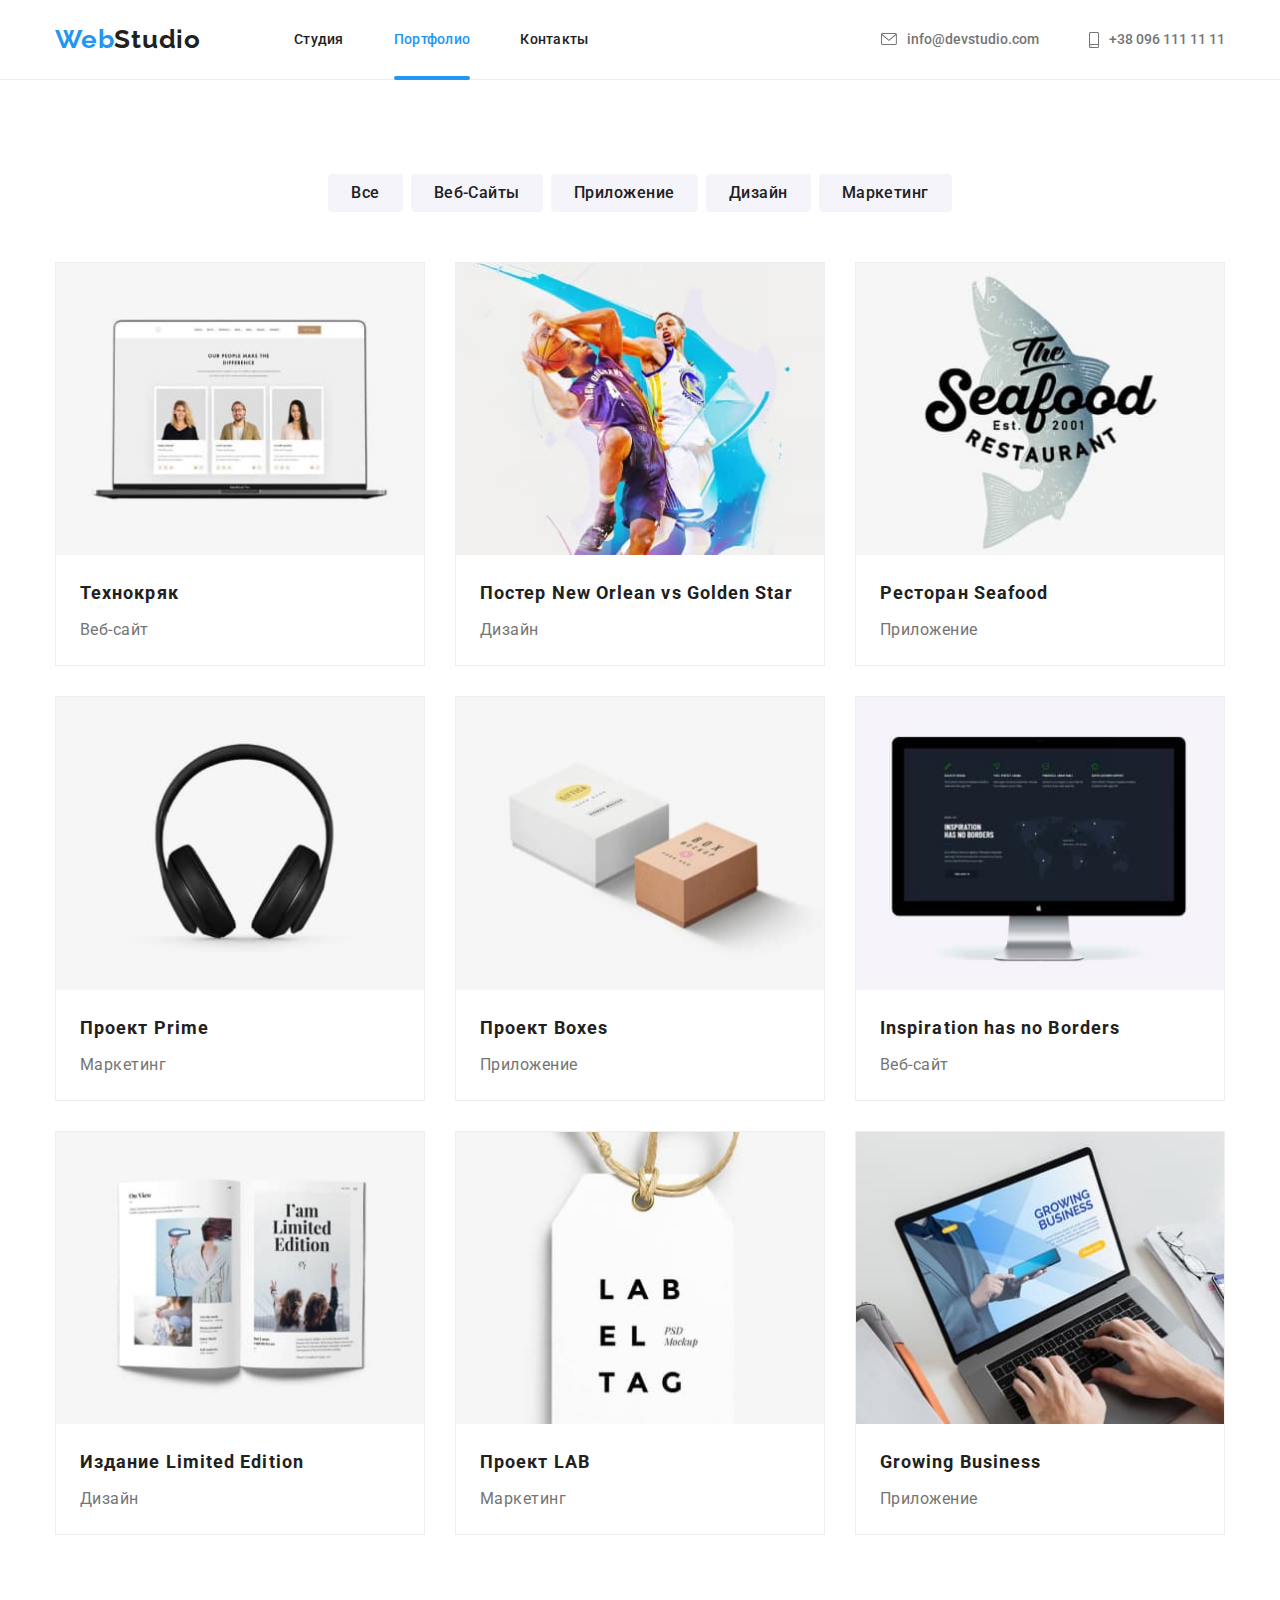
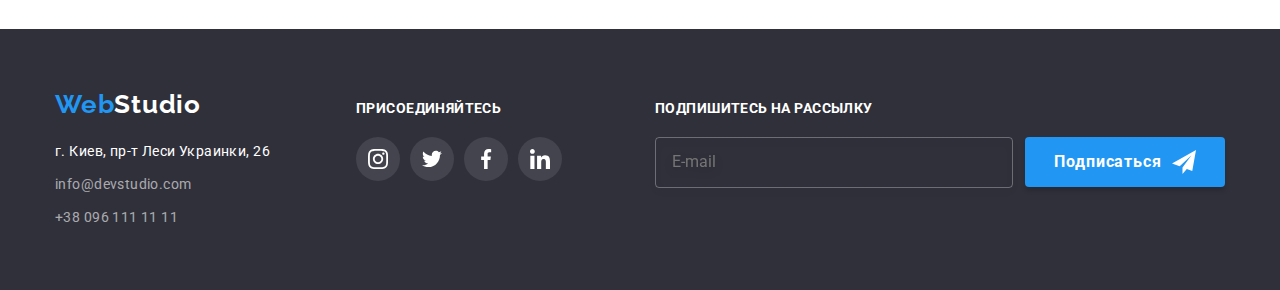
==== portfolio.html @ 2cf91b9a "Готовый BEM" ====
<!DOCTYPE html>
<html lang="en">

<head>
    <meta charset="UTF-8">
    <meta http-equiv="X-UA-Compatible" content="IE=edge">
    <meta name="viewport" content="width=device-width, initial-scale=1.0">
    <title>Portfolio</title>
    <link rel="stylesheet" href="https://cdnjs.cloudflare.com/ajax/libs/modern-normalize/1.0.0/modern-normalize.min.css" />
    <link rel="preconnect" href="https://fonts.gstatic.com">
    <link href="https://fonts.googleapis.com/css2?family=Raleway:wght@700&display=swap" rel="stylesheet">
    <link rel="preconnect" href="https://fonts.gstatic.com">
    <link href="https://fonts.googleapis.com/css2?family=Roboto:wght@400;500;700;900&display=swap" rel="stylesheet">
    <!-- <link rel="stylesheet" href="./сss/styles.css"> -->
    <link rel="stylesheet" href="./css/main.min.css">
</head>

<body>
    <header class="header">
        <div class="container">
            <a href="./portfolio.html" class="logo__part--black"><span class="logo__part--accent">Web</span>Studio</a>
        <nav>
            <ul class="site-nav">
                <li class="site-nav__item"><a class="site-nav__link" href="./index.html"> Студия</a></li>
                <li class="site-nav__item"><a class="site-nav__link site-nav__link--active" href="./portfolio.html">Портфолио</a></li>
                <li class="site-nav__item"><a class="site-nav__link" href="#contanct">Контакты</a></li>
            </ul>
        </nav>
        <ul class="auth-nav">
            <li class="auth-nav__item"><a class="auth-nav__link" href="mailto:info@devstudio.com">
                    <svg class="auth-nav__icon" width="16" height="12">
                        <use href="images/Svg/icons.svg#envelope">
        
                        </use>
                    </svg>
                    info@devstudio.com
                </a>
            </li>
            <li class="auth-nav__item"><a class="auth-nav__link" href="tel:+380961111111">
                    <svg class="auth-nav__icon" width="10" height="16">
                        <use href="images/Svg/icons.svg#smartphone">
                        </use>
                    </svg>
                    +38 096 111 11 11
                </a>
            </li>
        </ul>
        </div>
    </header>
    <main>

<section class="section">
    <div class="container">
        <h1 class="visually-hidden">Section 1</h1>
        <ul class="filter-list">
            <li class="filter-list__item">
                <button type="button" class="filter-list__button">Все</button>
            </li>
            <li class="filter-list__item">
                <button type="button" class="filter-list__button">Веб-Сайты</button>
            </li>
            <li class="filter-list__item">
                <button type="button" class="filter-list__button">Приложение</button>
            </li>
            <li class="filter-list__item">
                <button type="button" class="filter-list__button">Дизайн</button>
            </li>
            <li class="filter-list__item">
                <button type="button" class="filter-list__button">Маркетинг</button>
            </li>
        </ul>
        <ul class="project-list">
                <li class="project-list__item">
                    <a class="project-list__link" href="./portfolio.html">
                    <article class="project-list__card">
                        <div class="project-list__thumb">
                    <img src="./images/Portfolio/img1.jpg" alt="Технокряк" width="370">
                    <div class="card-overlay">
                        <p class="card-overlay__text">Технокряк это современная площадка распространения коронавируса. Компании используют эту платформу для цифрового
                        шпионажа и атак на защищённые сервера конкурентов.</p>
                    </div>
                    </div>
                    <div class="project-list__information">
                        <h2 class="project-list__title">Технокряк</h2>
                        <p class="project-list__text">Веб-сайт</p>
                    </div>
            </article>
            </a>
            </li>

            <li class="project-list__item">
                <a class="project-list__link" href="./portfolio.html">
                <article class="project-list__card">
                    <div class="project-list__thumb">
                    <img src="./images/Portfolio/img2.jpg" alt="Постер New Orlean vs Golden Star" width="370">
                    <div class="card-overlay">
                        <p class="card-overlay__text">Технокряк это современная площадка распространения коронавируса. Компании используют эту
                            платформу для цифрового
                            шпионажа и атак на защищённые сервера конкурентов.</p>
                    </div>
                        </div>
                    <div class="project-list__information">
                        <h2 class="project-list__title">Постер New Orlean vs Golden Star</h2>
                        <p class="project-list__text">Дизайн</p>
                    </div>
                </article>
                </a>
            </li>

            <li class="project-list__item">
            <a class="project-list__link" href="./portfolio.html">
                <article class="project-list__card">
                    <div class="project-list__thumb">
                    <img src="./images/Portfolio/img3.jpg" alt="Ресторан Seafood" width="370">
                    <div class="card-overlay">
                        <p class="card-overlay__text">Технокряк это современная площадка распространения коронавируса. Компании используют эту
                            платформу для цифрового
                            шпионажа и атак на защищённые сервера конкурентов.</p>
                    </div>
                    </div>
                    <div class="project-list__information">
                        <h2 class="project-list__title">Ресторан Seafood</h2>
                        <p class="project-list__text">Приложение</p>
                    </div>
                </article>
                </a>
            </li>

            <li class="project-list__item">
            <a class="project-list__link" href="./portfolio.html">
                <article class="project-list__card">
                    <div class="project-list__thumb">
                <img src="./images/Portfolio/img4.jpg" alt="Проект Prime" width="370">
                <div class="card-overlay">
                    <p class="card-overlay__text">Технокряк это современная площадка распространения коронавируса. Компании используют эту
                        платформу для цифрового
                        шпионажа и атак на защищённые сервера конкурентов.</p>
                </div>
                </div>
                <div class="project-list__information">
                    <h2 class="project-list__title">Проект Prime</h2>
                    <p class="project-list__text">Маркетинг</p>   
                </div>  
                </article>
                </a>
            </li>
            <li class="project-list__item">
            <a class="project-list__link" href="./portfolio.html">
                <article class="project-list__card">
                    <div class="project-list__thumb">
                <img src="./images/Portfolio/img5.jpg" alt="Проект Boxes" width="370">
                <div class="card-overlay">
                    <p class="card-overlay__text">Технокряк это современная площадка распространения коронавируса. Компании используют эту
                        платформу для цифрового
                        шпионажа и атак на защищённые сервера конкурентов.</p>
                </div>
                </div>
                <div class="project-list__information">
                    <h2 class="project-list__title">Проект Boxes</h2>
                    <p class="project-list__text">Приложение</p>
                </div>
                </article>
                </a>
            </li>

            <li class="project-list__item">
            <a class="project-list__link" href="./portfolio.html">
                <article class="project-list__card">
                    <div class="project-list__thumb">
                <img src="./images/Portfolio/img6.jpg" alt="Inspiration has no Borders" width="370">
                <div class="card-overlay">
                    <p class="card-overlay__text">Технокряк это современная площадка распространения коронавируса. Компании используют эту
                        платформу для цифрового
                        шпионажа и атак на защищённые сервера конкурентов.</p>
                </div>
                </div>
                <div class="project-list__information">
                <h2 class="project-list__title">Inspiration has no Borders</h2>
                <p class="project-list__text">Веб-сайт</p>
                </div>
                </article>
                </a>
            </li>

            <li class="project-list__item">
                <a class="project-list__link" href="./portfolio.html">
                <article class="project-list__card">
                    <div class="project-list__thumb">
                <img src="./images/Portfolio/img7.jpg" alt="Издание Limited Edition" width="370">
                <div class="card-overlay">
                    <p class="card-overlay__text">Технокряк это современная площадка распространения коронавируса. Компании используют эту
                        платформу для цифрового
                        шпионажа и атак на защищённые сервера конкурентов.</p>
                </div>
                </div>
                <div class="project-list__information">
                    <h2 class="project-list__title">Издание Limited Edition</h2>
                    <p class="project-list__text">Дизайн</p>
                </div>        
                </article>
                </a>
            </li>

            <li class="project-list__item">
            <a class="project-list__link" href="./portfolio.html">
                <article class="project-list__card">
                    <div class="project-list__thumb">
                <img src="./images/Portfolio/img8.jpg" alt="Проект LAB" width="370">
                <div class="card-overlay">
                    <p class="card-overlay__text">Технокряк это современная площадка распространения коронавируса. Компании используют эту
                        платформу для цифрового
                        шпионажа и атак на защищённые сервера конкурентов.</p>
                </div>
                </div>
                <div class="project-list__information">
                    <h2 class="project-list__title">Проект LAB</h2>
                    <p class="project-list__text">Маркетинг</p>
                </div>         
                </article>
                </a>
            </li>

            <li class="project-list__item">
                <a class="project-list__link" href="./portfolio.html">
                <article class="project-list__card">
                    <div class="project-list__thumb">
                <img src="./images/Portfolio/img9.jpg" alt="Growing Business" width="370">
                <div class="card-overlay">
                    <p class="card-overlay__text">Технокряк это современная площадка распространения коронавируса. Компании используют эту
                        платформу для цифрового
                        шпионажа и атак на защищённые сервера конкурентов.</p>
                </div>
                </div>
                <div class="project-list__information">
                    <h2 class="project-list__title">Growing Business</h2>
                    <p class="project-list__text">Приложение</p>
                </div> 
                </article>
                </a>
            </li>
        </ul>
    </div>


</section>

</main>

<footer class="footer">
    <div class="container footer-parts">
        <div class="main-contacts">
            <a href="#" class="logo__part--white"><span class="logo__part--accent">Web</span>Studio</a>
            <address>
                <ul class="contact-list">
                    <li class="contact-list__item">
                        <p class="contact-list__text">г. Киев, пр-т Леси Украинки, 26</p>
                    </li>
                    <li class="contact-list__item"><a class="contact-list-link"
                            href="mailto:info@example.com">info@devstudio.com</a></li>
                    <li class="contact-list__item"><a class="contact-list-link" href="tel:+380991111111">+38 096 111 11
                            11</a></li>
                </ul>
            </address>
        </div>

        <div class="social-networks-contacts">
            <h2 class="call">Присоединяйтесь</h2>
            <ul class="social-list">
                <li class="social-list__item">
                    <a href="" class="footer-link">
                        <svg class="footer-button">
                            <use href="images/Svg/icons.svg#instagram">
                            </use>
                        </svg>
                    </a>
                </li>
                <li class="social-list__item">
                    <a href="" class="footer-link">
                        <svg class="footer-button">
                            <use href="images/Svg/icons.svg#twitter">
                            </use>
                        </svg>
                    </a>
                </li>
                <li class="social-list__item">
                    <a href="" class="footer-link">
                        <svg class="footer-button">
                            <use href="images/Svg/icons.svg#facebook">
                            </use>
                        </svg>
                    </a>
                </li>
                <li class="social-list__item">
                    <a href="" class="footer-link">
                        <svg class="footer-button">
                            <use href="images/Svg/icons.svg#linkedin">
                            </use>
                        </svg>
                    </a>
                </li>
            </ul>
        </div>
        <div class="subscribe-form">
            <p class="call">Подпишитесь на рассылку</p>
            <form action="">
                <div class="subscribe-field">
                    <label>
                        <input class="subscribe-field__form-input" type="text" name="name" placeholder="E-mail">
                    </label>
                    <button class="subscribe-field__form-button">Подписаться
                        <svg class="subscribe-field__form-icon" width="24px" height="24px">
                            <use href="./images/Svg/icons.svg#icon-send">

                            </use>
                        </svg>
                    </button>

                </div>
            </form>

        </div>
    </div>


</footer>


</body>

</html>
---- сss/styles.css ----
/* Css переменные */
:root {
  --main-font: Roboto, sans-serif;
  --accent-font: Raleway, sans-serif;
  --accent-color: #2196f3;
  --background-color: #ffffff;
  --second-bg-color: #2f303a;
  --third-bg-color: #f5f4fa;
  --primary-text-color: #212121;
  --second-text-color: #757575;
  --third-text-color: #ffffff;
  --link-color: #afb1b8;
  --footer-bg-color: #2f303a;
  --footer-link-bg-color: #43444d;
  --footer-color: rgba(255, 255, 255, 0.6);
  --second-box-shadow: 0px 4px 4px rgba(0, 0, 0, 0.15);
  --border-cards-color: #eeeeee;
  --border-close-button: rgba(0, 0, 0, 0.1);
  --card-gap: 30px;
  --timing-function: cubic-bezier(0.4, 0, 0.2, 1);
}

/* Глобальный сброс стилей*/

h1,
h2,
h3,
h4,
h5,
h6 {
  color: var(--primary-text-color);
  margin-top: 0px;
  margin-bottom: 0px;
}

p {
  margin-top: 0px;
  margin-bottom: 0px;
}

img {
  display: block;
  max-width: 100%;
  height: auto;
}

ul {
  list-style: none;
  padding: 0;
  margin: 0;
}

a {
  display: block;
  text-decoration: none;
}

body {
  /* padding-top: 80px; */
  color: var(--primary-text-color);
  font-family: var(--main-font);
  background-color: var(--background-color);
}

.visually-hidden {
  position: absolute;
  width: 1px;
  height: 1px;
  margin: -1px;
  border: 0;
  padding: 0;
  clip: rect(0 0 0 0);
  overflow: hidden;
}

/* Общий Container*/

.container {
  width: 1200px;
  padding-left: 15px;
  padding-right: 15px;
  margin-left: auto;
  margin-right: auto;
}

/* Хедер сайта */

.header {
  /* position: fixed; */
  /* width: 100%; */
  /* min-height: 80px; */
  /* top: 0; */
  /* left: 0; */
  /* display: flex; */
  height: 80px;
  border-bottom: 1px solid #ececec;
}

.header .container {
  display: flex;
  align-items: center;
}

/* Навигация сайта  */

.main-nav {
  display: flex;
  align-items: center;
}

.main-nav .logo {
  display: flex;
  align-items: center;
}

.site-nav {
  display: flex;
  margin-left: 94px;
}

.site-nav .item + .item {
  margin-left: 50px;
}

.auth-nav {
  display: flex;
  margin-left: auto;
}

.auth-nav .item + .item {
  margin-left: 50px;
}

/* Стили для логотипа*/
.logo {
  color: var(--primary-text-color);
  font-family: var(--accent-font);
  text-decoration: none;
  font-weight: bold;
  font-size: 26px;
  line-height: 1.19;
  letter-spacing: 0.03em;
}

.web-logo {
  color: var(--accent-color);
}

.studio-logo {
  color: var(--third-text-color);
}

/* Стили для ссылок*/

.link {
  display: block;
  padding-top: 32px;
  padding-bottom: 32px;

  color: var(--primary-text-color);
  text-decoration: none;
  font-weight: 500;
  font-size: 14px;
  line-height: 1.14;
  letter-spacing: 0.02em;

  transition-duration: 250ms;
  transition-timing-function: var(--timing-function);
}

.link:hover,
.link:focus,
.link-active {
  position: relative;
  display: block;
  padding-top: 32px;
  padding-bottom: 32px;

  color: var(--accent-color);
  font-weight: 500;
  font-size: 14px;
  line-height: 1.14;
  letter-spacing: 0.02em;
  text-decoration: none;
}

.link-active::after {
  position: absolute;
  content: "";
  display: block;
  width: 100%;
  height: 4px;
  left: 0;
  bottom: 0;

  border-radius: 2px;
  background-color: var(--accent-color);
}

.second-link {
  display: inline-flex;
  padding-top: 32px;
  padding-bottom: 32px;
  color: var(--second-text-color);
  text-decoration: none;
  cursor: pointer;
  font-weight: 500;
  font-size: 14px;
  line-height: 1.14;
  align-items: center;

  transition-duration: 250ms;
  transition-timing-function: var(--timing-function);
}

.second-link:hover,
.second-link:focus {
  color: var(--accent-color);
}

.button-icons {
  display: block;
  margin-right: 10px;
  fill: currentColor;
}

/* Sections */

.section {
  padding: 94px 0;
  margin-left: auto;
  margin-right: auto;
}

.section-hero {
  padding-top: 200px;
  padding-bottom: 200px;
  background-color: var(--second-bg-color);
  text-align: center;
  background-image: linear-gradient(
      to right,
      rgba(47, 48, 58, 0.4),
      rgba(47, 48, 58, 0.4)
    ),
    url("../images/Studio/Hero.jpg");
  background-repeat: no-repeat;
  background-position: center;
  background-size: cover;
  max-width: 1600px;
  height: 600px;
}

.section-features {
  padding-top: 0;
}

.section-team {
  background-color: var(--third-bg-color);
}

.section-clients {
  padding: 94px 0px;
}

/*title hero */
.hero-title {
  color: var(--third-text-color);
  font-weight: 900;
  font-size: 44px;
  line-height: 1.36;
  text-align: center;
  letter-spacing: 0.06em;
  text-transform: uppercase;
  margin-bottom: 30px;
}

/*  title  */
.title {
  font-weight: bold;
  font-size: 36px;
  line-height: 1.16;
  text-align: center;
  letter-spacing: 0.03em;
  margin-bottom: 50px;
}

/* Стили для кнопок*/
.main-button {
  width: 200px;
  height: 50px;
  font-weight: 700;
  font-size: 16px;
  line-height: 1.8;
  letter-spacing: 0.06em;

  color: var(--third-text-color);
  background-color: var(--accent-color);
  box-shadow: var(--second-box-shadow);
  border-radius: 4px;
  border: 1px solid transparent;
  cursor: pointer;
}

.filter-button {
  height: 38px;
  font-weight: 500;
  font-size: 16px;
  line-height: 1.6;
  text-align: center;
  letter-spacing: 0.03em;

  padding-left: 22px;
  padding-right: 22px;

  color: var(--primary-text-color);
  background-color: var(--third-bg-color);
  border: 1px solid var(--third-bg-color);
  border-radius: 4px;

  transition-property: background-color;
  transition-duration: 250ms;
  transition: background-color var(--timing-function),
    color 500ms var(--timing-function);
}

.filter-button:hover,
.filter-button:focus {
  color: var(--third-text-color);
  background-color: var(--accent-color);
  cursor: pointer;
}

.buttons {
  display: flex;
  justify-content: center;
  margin-bottom: 50px;
}

.select-button + .select-button {
  margin-left: 8px;
}

/* Feature list */
.feature-list {
  display: flex;
}

.feature-list .list + .list {
  margin-left: 30px;
}

.feature-list .text {
  color: var(--second-text-color);
  font-size: 14px;
  line-height: 1.71;
  font-weight: 400;
  letter-spacing: 0.03em;
}

.feature-list .title {
  font-style: normal;
  font-weight: bold;
  font-size: 14px;
  line-height: 1.14;
  letter-spacing: 0.03em;
  text-transform: uppercase;
  text-align: start;
  margin-bottom: 10px;
}

.adv-icons {
  display: flex;
  width: 270px;
  height: 120px;
  margin-bottom: 30px;
  background-position: center;
  background-color: var(--third-bg-color);
  align-items: center;
  justify-content: center;
  border-radius: 4px;
  fill: currentColor;
}

/* Activity*/
.activity {
  display: flex;
}

.activity .item + .item {
  margin-left: 30px;
}

.activity .item {
  border-radius: 10px;
  box-shadow: 0px 4px 4px rgb(0 0 0 / 25%);
  overflow: hidden;
}

/*Team list */
.team {
  display: flex;
}

.team .card + .card {
  margin-left: 30px;
}

.team .card {
  background: var(--background-color);
  border-radius: 10px;
  box-shadow: 0px 4px 4px rgb(0 0 0 / 25%);
  overflow: hidden;
}

.info {
  padding-top: 30px;
  padding-bottom: 30px;
  border-top: 0px;
  text-align: center;
}

.persons {
  font-size: 16px;
  line-height: 1.19;
  letter-spacing: 0.03em;
  font-weight: 500;
  /* text-align: center; */
}

.job {
  color: var(--second-text-color);
  font-size: 16px;
  line-height: 1.19;
  font-weight: normal;
  letter-spacing: 0.03em;
  margin-top: 10px;
  margin-bottom: 0;
}

.actions {
  display: flex;
  align-items: center;
  justify-content: center;
  padding: 0px;
  margin-top: 16px;
}

.actions li:not(:last-child) {
  margin-right: 10px;
}
.button-spr {
  display: flex;
  align-items: center;
  justify-content: center;
  height: 44px;
  width: 44px;
  color: var(--link-color);
  border-radius: 50%;

  transition-duration: 250ms;
  transition-timing-function: var(--timing-function);
}
.button-icon {
  width: 20px;
  height: 20px;
  fill: currentColor;
}
.button-spr:hover,
.button-spr:focus {
  color: var(--third-text-color);
  background: var(--accent-color);
}

/* Clients List  */

.clients-list {
  display: flex;
  align-items: center;
  justify-content: center;
  padding: 0px;
}
.clients-icon {
  width: 106px;
  height: 60px;
  fill: currentColor;
}

.clients-button {
  display: flex;
  align-items: center;
  justify-content: center;
  width: 170px;
  height: 92px;
  border: 1px solid #afb1b8;
  box-sizing: border-box;
  border-radius: 4px;
  transition-duration: 250ms;
  transition-timing-function: var(--timing-function);
  color: var(--link-color);
}
.clients-button:hover,
.clients-button:focus {
  color: var(--accent-color);
  border-color: var(--accent-color);
}

.clients-list li:not(:last-child) {
  margin-right: 30px;
}

/*Portfolio Gallery */

.gallery {
  display: flex;
  flex-wrap: wrap;
  margin-bottom: calc(-1 * var(--card-gap));
  margin-left: calc(-1 * var(--card-gap));
}

.cards {
  background: var(--background-color);
  box-sizing: border-box;
  flex-basis: calc(100% / 3 - var(--card-gap));
  margin-left: var(--card-gap);
  margin-bottom: var(--card-gap);
}

.cards:hover,
.cards:focus {
  cursor: pointer;
  background: var(--third-bg-color);
  box-shadow: 0px 1px 1px rgba(0, 0, 0, 0.12), 0px 4px 4px rgba(0, 0, 0, 0.06),
    1px 4px 6px rgba(0, 0, 0, 0.16);
  border-radius: 10px;
  overflow: hidden;
}

.card {
  background: var(--background-color);
  border: 1px solid var(--border-cards-color);
}

.information {
  padding: 20px 24px;
}

.filters {
  font-size: 18px;
  line-height: 2;
  font-weight: bold;
  letter-spacing: 0.06em;
}

.desc {
  font-size: 16px;
  line-height: 30px;
  color: var(--second-text-color);
  letter-spacing: 0.03em;
  font-weight: normal;
  margin-top: 4px;
}

.card-thumb {
  position: relative;
  overflow: hidden;
}

.card-overlay {
  position: absolute;
  opacity: 0;
  top: 0;
  left: 0;
  width: 100%;
  height: 100%;
  background: rgba(33, 150, 243, 0.9);
  transform: translateY(100%);
  transition: transform 250ms var(--timing-function),
    opacity 250ms var(--timing-function);
}

.card-text {
  font-weight: 400;
  font-size: 18px;
  line-height: 28px;
  letter-spacing: 0.03em;
  padding: 63px 24px;
  overflow: auto;

  color: var(--third-text-color);
}

.card-link:hover .card-overlay,
.card-link:focus .card-overlay {
  transform: translateY(0);
  opacity: 1;
}

.card-link:hover,
.card-link:focus {
  background-color: var(--background-color);
  -webkit-box-shadow: 0px 1px 1px rgba(0, 0, 0, 0.12),
    0px 4px 4px rgba(0, 0, 0, 0.06), 1px 4px 6px rgba(0, 0, 0, 0.16);
  box-shadow: 0px 1px 1px rgba(0, 0, 0, 0.12), 0px 4px 4px rgba(0, 0, 0, 0.06),
    1px 4px 6px rgba(0, 0, 0, 0.16);
}

/*Footer*/

.footer {
  background-color: var(--footer-bg-color);
  padding: 60px 0;
}

.address-list {
  margin-top: 20px;
}

.adr {
  font-style: normal;
  font-size: 14px;
  line-height: 1.7;
  font-weight: normal;
  letter-spacing: 0.03em;
  margin: 0;
  color: var(--third-text-color);

  transition-duration: 250ms;
  transition-timing-function: var(--timing-function);
}
.adr:hover,
.adr:focus {
  color: var(--accent-color);
}

.adr-link {
  display: inline-block;
  font-weight: normal;
  font-size: 14px;
  line-height: 1.71;
  letter-spacing: 0.03em;
  font-style: normal;
  margin-top: 9px;
  text-decoration: none;
  color: var(--footer-color);

  transition-duration: 250ms;
  transition-timing-function: var(--timing-function);
}

.adr-link:hover,
.adr-link:focus {
  color: var(--accent-color);
}

.footer-parts {
  display: flex;
  align-items: baseline;
}

.second-footer-part {
  margin-left: 70px;
}

.third-footer-part {
  margin-left: 93px;
}

.form-footer {
  display: flex;
}

.footer-heading {
  font-weight: bold;
  font-size: 14px;
  line-height: 1.14;
  letter-spacing: 0.03em;
  text-transform: uppercase;
  margin-bottom: 20px;
  color: var(--third-text-color);
}

.subscribe-heading {
  font-weight: bold;
  font-size: 14px;
  line-height: 16px;
  letter-spacing: 0.03em;
  text-transform: uppercase;
  margin-bottom: 20px;

  color: var(--third-text-color);
}

.subscribe-field {
  display: flex;
}

.form-input-subscribe {
  margin-right: 12px;
  padding: 15px 16px;
  width: 358px;
  border: 1px solid rgba(255, 255, 255, 0.3);
  border-radius: 4px;
  background-color: transparent;
  box-shadow: 0px 4px 4px 0px rgb(0 0 0 / 15%);
}
.social-links {
  display: flex;
}

.social-links li:not(:last-child) {
  margin-right: 10px;
}

.footer-button {
  height: 20px;
  width: 20px;
  fill: currentColor;
}

.footer-link {
  display: flex;
  height: 44px;
  width: 44px;
  color: var(--third-text-color);
  background-color: var(--footer-link-bg-color);
  border-radius: 50%;
  align-items: center;
  justify-content: center;

  transition-property: background-color;
  transition-duration: 250ms;
  transition-timing-function: var(--timing-function);
}

.footer-link:hover,
.footer-link:focus {
  background-color: var(--accent-color);
}

/* Модалка */

.backdrop {
  opacity: 1;
  position: fixed;
  top: 0;
  left: 0;

  width: 100%;
  height: 100%;

  background-color: rgba(0, 0, 0, 0.2);
  transition: opacity 250ms var(--timing-function);
}

.backdrop.is-hidden {
  opacity: 0;
  pointer-events: none;
}

.backdrop.is-hidden .modal {
  transform: translate(-50%, -50%) scale(0.9);
}

.modal {
  position: absolute;
  width: 528px;
  height: 581px;
  top: 50%;
  left: 50%;

  display: flex;
  display: webkit-box;
  justify-content: flex-end;
  align-items: flex-start;

  background-color: #fff;

  transform: translate(-50%, -50%) scale(1);
  transition: transform 250ms var(--timing-function);
}

.modal-close-button {
  position: absolute;
  top: 8px;
  right: 8px;
  width: 30px;
  height: 30px;
  border: 1px solid var(--border-close-button);
  border-radius: 50%;
  background-color: var(--background-color);
  display: -webkit-box;
  display: -ms-flexbox;
  display: flex;
  -webkit-box-pack: center;
  -ms-flex-pack: center;
  justify-content: center;
  -webkit-box-align: center;
  -ms-flex-align: center;
  align-items: center;
  cursor: pointer;
  -webkit-transition-property: fill;
  transition-property: fill;
  -webkit-transition-duration: 250ms;
  transition-duration: 250ms;
  -webkit-transition-timing-function: cubic-bezier(0.4, 0, 0.2, 1);
  transition-timing-function: cubic-bezier(0.4, 0, 0.2, 1);
}

.modal-close-button:focus,
.modal-close-button:hover {
  cursor: pointer;
  color: var(--accent-color);
}
.modal-close-button:focus {
  outline: none;
  box-shadow: 0 0 0 0.1em var(--accent-color);
}
.close {
  fill: currentColor;
}

.icon-close {
  position: absolute;
  transform: translate(-50%, -50%);
}

/* Form */

.action-heading {
  font-weight: bold;
  font-size: 20px;
  line-height: 0.86;
  text-align: center;
  letter-spacing: 0.03em;
  margin-bottom: 12px;

  color: var(--primary-text-color);

  text-shadow: 0px 4px 4px rgba(0, 0, 0, 0.25);
}

.form {
  width: 528px;
  margin-left: auto;
  margin-right: auto;
  padding-top: 35px;
  padding-bottom: 45px;
  padding-left: 39px;
  padding-right: 41px;
}

.form-field {
  position: relative;
  display: flex;
  flex-direction: column;
  margin-bottom: 10px;
}

.field--comment {
  margin-bottom: 20px;
}

.form-input {
  border: 1px solid rgba(33, 33, 33, 0.2);
  border-radius: 4px;
  padding: 11px 42px;
}

.form-label {
  margin-bottom: 4px;
  font-weight: normal;
  font-size: 12px;
  line-height: 1.16;
  letter-spacing: 0.01em;

  color: var(--second-text-color);
}

.form-field textarea {
  width: 448px;
  height: 120px;
  padding: 12px 16px;
  resize: none;
  box-sizing: border-box;
}

.submit-button {
  display: flex;
  margin-left: auto;
  margin-right: auto;
  font-size: 16px;
  line-height: 1.87;
  letter-spacing: 0.06em;
  padding: 10px 56px;

  font-weight: bold;
  color: var(--third-text-color);
  background: var(--accent-color);
  box-shadow: 0px 4px 4px rgba(0, 0, 0, 0.15);
  border-radius: 4px;
  border: none;
  cursor: pointer;
}

.form-field input::placeholder {
  font-weight: normal;
  font-size: 12px;
  line-height: 1.16;
  letter-spacing: 0.01em;

  color: rgba(117, 117, 117, 0.5);
}

.form-field textarea::placeholder {
  font-weight: normal;
  font-size: 12px;
  line-height: 1.16;
  letter-spacing: 0.01em;

  color: rgba(117, 117, 117, 0.5);
}

.form-check {
  display: flex;
  align-items: center;
  justify-content: center;
  margin-bottom: 30px;

  font-size: 14px;
  line-height: 1.71;
  letter-spacing: 0.03em;

  color: var(--second-text-color);
}

.descript {
  letter-spacing: 0.03em;
  text-decoration-line: underline;
  color: var(--accent-color);
  font-size: 14px;
  line-height: 1.71;
  letter-spacing: 0.03em;
  margin-left: 6px;
}

.form-icon {
  position: absolute;
  top: 30px;
  left: 12px;
  fill: #212121;
}

.checkbox {
  position: absolute;
  margin: -1px;
  width: 1px;
  height: 1px;
  border: 0;
  padding: 0;
  clip: rect(0 0 0 0);
  overflow: hidden;
}

.checkbox:checked + .icon-check {
  background-color: var(--accent-color);
  border: 2px solid var(--accent-color);
  background-image: url(../images/Svg/check.svg);
  background-size: contain;
  background-origin: border-box;
  fill: transparent;
  border-color: transparent;
}

.icon-check {
  display: inline-block;
  width: 16px;
  height: 15px;
  border-radius: 2px;
  cursor: pointer;
  margin-right: 7px;
  border: 2px solid black;
}

.form-field:hover > .form-icon,
.form-field:focus-within > .form-icon {
  fill: var(--accent-color);
  cursor: pointer;
}
.form-field:hover > .form-input,
.form-field:focus-within > .form-input {
  cursor: pointer;
  outline: none;
  border: 1px solid var(--accent-color);
}
---- css/main.min.css ----
h1,h2,h3,h4,h5,h6{color:#212121;margin-top:0px;margin-bottom:0px}p{margin-top:0px;margin-bottom:0px}img{display:block;max-width:100%;height:auto}ul{list-style:none;padding:0;margin:0}a{display:block;text-decoration:none;color:inherit}body{color:#212121;font-family:Roboto,sans-serif;background-color:#fff}.container{width:1200px;padding-left:15px;padding-right:15px;margin-left:auto;margin-right:auto}.visually-hidden{position:absolute;width:1px;height:1px;margin:-1px;border:0;padding:0;clip:rect(0 0 0 0);overflow:hidden}.section{padding:94px 0;margin-left:auto;margin-right:auto}.section-hero{padding-top:200px;padding-bottom:200px;background-color:#2f303a;text-align:center;background-image:-webkit-gradient(linear, left top, right top, from(rgba(47,48,58,0.4)), to(rgba(47,48,58,0.4))),url(../images/Studio/Hero.jpg);background-image:linear-gradient(to right, rgba(47,48,58,0.4), rgba(47,48,58,0.4)),url(../images/Studio/Hero.jpg);background-repeat:no-repeat;background-position:center;background-size:cover;max-width:1600px;height:600px}.section-activity{padding-top:0}.section-team{background-color:#f5f4fa}.section-clients{padding:94px 0px}.header{height:80px;border-bottom:1px solid #ececec;display:-webkit-box;display:-ms-flexbox;display:flex;-webkit-box-align:center;-ms-flex-align:center;align-items:center}.header .container{display:-webkit-box;display:-ms-flexbox;display:flex;-webkit-box-align:center;-ms-flex-align:center;align-items:center}.site-nav{display:-webkit-box;display:-ms-flexbox;display:flex;margin-left:93px}.site-nav__item{position:relative}.site-nav__item:not(:last-child){margin-right:50px}.site-nav__link{display:block;padding-top:32px;padding-bottom:32px;font-weight:500;font-size:14px;line-height:1.14;letter-spacing:0.02em;-webkit-transition:color 250ms cubic-bezier(0.4, 0, 0.2, 1);transition:color 250ms cubic-bezier(0.4, 0, 0.2, 1)}.site-nav__link:hover,.site-nav__link:focus,.site-nav__link--active{color:#2196f3}.site-nav__link--active::after{content:"";position:absolute;bottom:0;margin-bottom:-1px;display:block;width:100%;height:4px;border-radius:2px;background-color:#2196f3}.auth-nav{display:-webkit-box;display:-ms-flexbox;display:flex;margin-left:auto}.auth-nav__item:not(:last-child){margin-right:50px}.auth-nav .auth-nav__link{display:-webkit-inline-box;display:-ms-inline-flexbox;display:inline-flex;padding-top:32px;padding-bottom:32px;color:#757575;text-decoration:none;cursor:pointer;font-weight:500;font-size:14px;line-height:1.14;-webkit-box-align:center;-ms-flex-align:center;align-items:center;-webkit-transition-duration:250ms;transition-duration:250ms;-webkit-transition-timing-function:cubic-bezier(0.4, 0, 0.2, 1);transition-timing-function:cubic-bezier(0.4, 0, 0.2, 1)}.auth-nav .auth-nav__link:hover,.auth-nav .auth-nav__link:focus{color:#2196f3}.auth-nav__icon{display:block;margin-right:10px;fill:currentColor}.logo__part--black{color:#212121;font-family:Raleway,sans-serif;text-decoration:none;font-weight:bold;font-size:26px;line-height:1.19;letter-spacing:0.03em}.logo__part--accent{color:#2196f3}.logo__part--white{color:#fff;font-family:Raleway,sans-serif;text-decoration:none;font-weight:bold;font-size:26px;line-height:1.19;letter-spacing:0.03em;margin-bottom:20px}.second-link{display:-webkit-inline-box;display:-ms-inline-flexbox;display:inline-flex;padding-top:32px;padding-bottom:32px;color:#757575;text-decoration:none;cursor:pointer;font-weight:500;font-size:14px;line-height:1.14;-webkit-box-align:center;-ms-flex-align:center;align-items:center;-webkit-transition-duration:250ms;transition-duration:250ms;-webkit-transition-timing-function:cubic-bezier(0.4, 0, 0.2, 1);transition-timing-function:cubic-bezier(0.4, 0, 0.2, 1)}.second-link:hover,.second-link:focus{color:#2196f3}.button-icons{display:block;margin-right:10px;fill:currentColor}.hero-title{color:#fff;font-weight:900;font-size:44px;line-height:1.36;text-align:center;letter-spacing:0.06em;text-transform:uppercase;margin-bottom:30px}.title{font-weight:bold;font-size:36px;line-height:1.16;text-align:center;letter-spacing:0.03em;margin-bottom:50px}.main-button{width:200px;padding:10px;height:50px;font-weight:700;font-size:16px;line-height:1.8;letter-spacing:0.06em;color:#fff;background-color:#2196f3;-webkit-box-shadow:0px 4px 4px rgba(0,0,0,0.15);box-shadow:0px 4px 4px rgba(0,0,0,0.15);border-radius:4px;border:1px solid transparent;cursor:pointer}.filter-list__button{height:38px;font-weight:500;font-size:16px;line-height:1.6;text-align:center;letter-spacing:0.03em;padding-left:22px;padding-right:22px;color:#212121;background-color:#f5f4fa;border:1px solid #f5f4fa;border-radius:4px;-webkit-transition-property:background-color;transition-property:background-color;-webkit-transition-duration:250ms;transition-duration:250ms;-webkit-transition:background-color cubic-bezier(0.4, 0, 0.2, 1),color 500ms cubic-bezier(0.4, 0, 0.2, 1);transition:background-color cubic-bezier(0.4, 0, 0.2, 1),color 500ms cubic-bezier(0.4, 0, 0.2, 1)}.filter-list__button:hover,.filter-list__button:focus{color:#fff;background-color:#2196f3;cursor:pointer}.feature-list{display:-webkit-box;display:-ms-flexbox;display:flex}.feature-list__item:not(:last-child){margin-right:30px}.feature-list__advantages{display:-webkit-box;display:-ms-flexbox;display:flex;width:270px;height:120px;margin-bottom:30px;background-position:center;background-color:#f5f4fa;-webkit-box-align:center;-ms-flex-align:center;align-items:center;-webkit-box-pack:center;-ms-flex-pack:center;justify-content:center;border-radius:4px;fill:currentColor}.feature-list__text{color:#757575;font-size:14px;line-height:1.71;font-weight:400;letter-spacing:0.03em}.feature-list__title{font-style:normal;font-weight:bold;font-size:14px;line-height:1.14;letter-spacing:0.03em;text-transform:uppercase;text-align:start;margin-bottom:10px}.activity{display:-webkit-box;display:-ms-flexbox;display:flex}.activity .activity__item{position:relative;border-radius:10px;-webkit-filter:drop-shadow(0px 4px 4px rgba(0,0,0,0.25));filter:drop-shadow(0px 4px 4px rgba(0,0,0,0.25));overflow:hidden}.activity__item:not(:last-child){margin-right:30px}.activity__overlay{position:absolute;bottom:0;width:100%;background-color:rgba(47,48,58,0.8)}.activity__text{padding-top:27px;padding-bottom:27px;font-size:14px;font-weight:bold;line-height:1.14;letter-spacing:0.03em;text-align:center;text-transform:uppercase;color:#fff}.footer{background-color:#2f303a;padding:60px 0}.contact-list__text{font-style:normal;font-size:14px;line-height:1.7;font-weight:normal;letter-spacing:0.03em;margin:0;color:#fff;-webkit-transition-duration:250ms;transition-duration:250ms;-webkit-transition-timing-function:cubic-bezier(0.4, 0, 0.2, 1);transition-timing-function:cubic-bezier(0.4, 0, 0.2, 1)}.contact-list__text:hover,.contact-list__text:focus{color:#2196f3}.contact-list__item:not(:last-child){margin-bottom:9px}.contact-list-link{display:inline-block;font-weight:normal;font-size:14px;line-height:1.71;letter-spacing:0.03em;font-style:normal;text-decoration:none;color:rgba(255,255,255,0.6);-webkit-transition-duration:250ms;transition-duration:250ms;-webkit-transition-timing-function:cubic-bezier(0.4, 0, 0.2, 1);transition-timing-function:cubic-bezier(0.4, 0, 0.2, 1)}.contact-list-link:hover,.contact-list-link:focus{color:#2196f3}.footer-parts{display:-webkit-box;display:-ms-flexbox;display:flex;-webkit-box-align:baseline;-ms-flex-align:baseline;align-items:baseline}.main-contacts{width:231px}.social-networks-contacts{width:206px;margin-left:70px}.call{font-weight:bold;font-size:14px;line-height:1.14;letter-spacing:0.03em;text-transform:uppercase;margin-bottom:20px;color:#fff}.subscribe-form{margin-left:93px}.form-footer{display:-webkit-box;display:-ms-flexbox;display:flex}.third__footer-heading{font-weight:bold;font-size:14px;line-height:16px;letter-spacing:0.03em;text-transform:uppercase;margin-bottom:20px;color:#fff}.subscribe-field{display:-webkit-box;display:-ms-flexbox;display:flex}.subscribe-field__form-input{margin-right:12px;padding:15px 16px;width:358px;border:1px solid rgba(255,255,255,0.3);border-radius:4px;background-color:transparent;-webkit-filter:drop-shadow(0px 4px 4px rgba(0,0,0,0.15));filter:drop-shadow(0px 4px 4px rgba(0,0,0,0.15))}.subscribe-field__form-button{display:-webkit-box;display:-ms-flexbox;display:flex;-webkit-box-pack:center;-ms-flex-pack:center;justify-content:center;-webkit-box-align:center;-ms-flex-align:center;align-items:center;width:200px;padding:10px;height:50px;font-weight:700;font-size:16px;line-height:1.8;letter-spacing:0.06em;color:#fff;background-color:#2196f3;-webkit-box-shadow:0px 4px 4px rgba(0,0,0,0.15);box-shadow:0px 4px 4px rgba(0,0,0,0.15);border-radius:4px;border:1px solid transparent;cursor:pointer}.subscribe-field__form-icon{display:-webkit-box;display:-ms-flexbox;display:flex;-webkit-box-align:center;-ms-flex-align:center;align-items:center;margin-left:10px;fill:#fff}.social-list{display:-webkit-box;display:-ms-flexbox;display:flex;-webkit-box-pack:justify;-ms-flex-pack:justify;justify-content:space-between}.footer-button{height:20px;width:20px;fill:currentColor}.footer-link{display:-webkit-box;display:-ms-flexbox;display:flex;height:44px;width:44px;color:#fff;background-color:#43444d;border-radius:50%;-webkit-box-align:center;-ms-flex-align:center;align-items:center;-webkit-box-pack:center;-ms-flex-pack:center;justify-content:center;-webkit-transition-property:background-color;transition-property:background-color;-webkit-transition-duration:250ms;transition-duration:250ms;-webkit-transition-timing-function:cubic-bezier(0.4, 0, 0.2, 1);transition-timing-function:cubic-bezier(0.4, 0, 0.2, 1)}.footer-link:hover,.footer-link:focus{background-color:#2196f3}.team-list{display:-webkit-box;display:-ms-flexbox;display:flex}.teal-list__card:not(:last-child){margin-right:30px}.teal-list__card{background:#fff;border-radius:10px;-webkit-filter:drop-shadow(0px 4px 4px rgba(0,0,0,0.25));filter:drop-shadow(0px 4px 4px rgba(0,0,0,0.25));overflow:hidden}.info-card{padding-top:30px;padding-bottom:30px;border-top:0px;text-align:center}.info-card__title{font-size:16px;line-height:1.19;letter-spacing:0.03em;font-weight:500}.info-card__text{color:#757575;font-size:16px;line-height:1.19;font-weight:normal;letter-spacing:0.03em;margin-top:10px;margin-bottom:0}.info-card__list{display:-webkit-box;display:-ms-flexbox;display:flex;-webkit-box-align:center;-ms-flex-align:center;align-items:center;-webkit-box-pack:center;-ms-flex-pack:center;justify-content:center;padding:0px;margin-top:16px}.info-card__item:not(:last-child){margin-right:10px}.info-card__link{display:-webkit-box;display:-ms-flexbox;display:flex;-webkit-box-align:center;-ms-flex-align:center;align-items:center;-webkit-box-pack:center;-ms-flex-pack:center;justify-content:center;height:44px;width:44px;color:#afb1b8;border-radius:50%;-webkit-transition-duration:250ms;transition-duration:250ms;-webkit-transition-timing-function:cubic-bezier(0.4, 0, 0.2, 1);transition-timing-function:cubic-bezier(0.4, 0, 0.2, 1)}.info-card__link:hover,.info-card__link:focus{color:#fff;background:#2196f3}.info-card__icon{width:20px;height:20px;fill:currentColor}.clients-list{display:-webkit-box;display:-ms-flexbox;display:flex;-webkit-box-pack:justify;-ms-flex-pack:justify;justify-content:space-between}.clients-list__item{display:-webkit-box;display:-ms-flexbox;display:flex;-webkit-box-pack:center;-ms-flex-pack:center;justify-content:center;-webkit-box-align:center;-ms-flex-align:center;align-items:center}.clients-list__item:not(:last-child){margin-right:30px}.clients-icon{fill:currentColor}.clients-list__link{display:-webkit-box;display:-ms-flexbox;display:flex;-webkit-box-align:center;-ms-flex-align:center;align-items:center;-webkit-box-pack:center;-ms-flex-pack:center;justify-content:center;width:170px;height:92px;border:1px solid #afb1b8;-webkit-box-sizing:border-box;box-sizing:border-box;border-radius:4px;-webkit-transition-duration:250ms;transition-duration:250ms;-webkit-transition-timing-function:cubic-bezier(0.4, 0, 0.2, 1);transition-timing-function:cubic-bezier(0.4, 0, 0.2, 1);color:#afb1b8}.clients-list__link:hover,.clients-list__link:focus{color:#2196f3;border-color:#2196f3}.backdrop{opacity:1;position:fixed;top:0;left:0;width:100%;height:100%;background-color:rgba(0,0,0,0.2);-webkit-transition:opacity 250ms cubic-bezier(0.4, 0, 0.2, 1);transition:opacity 250ms cubic-bezier(0.4, 0, 0.2, 1)}.backdrop.is-hidden{opacity:0;pointer-events:none}.backdrop.is-hidden .modal{-webkit-transform:translate(-50%, -50%) scale(0.9);transform:translate(-50%, -50%) scale(0.9)}.modal{position:absolute;width:528px;height:581px;top:50%;left:50%;display:-webkit-box;display:-ms-flexbox;display:flex;-webkit-box-pack:end;-ms-flex-pack:end;justify-content:flex-end;-webkit-box-align:start;-ms-flex-align:start;align-items:flex-start;background-color:#fff;-webkit-transform:translate(-50%, -50%) scale(1);transform:translate(-50%, -50%) scale(1);-webkit-transition:-webkit-transform 250ms cubic-bezier(0.4, 0, 0.2, 1);transition:-webkit-transform 250ms cubic-bezier(0.4, 0, 0.2, 1);transition:transform 250ms cubic-bezier(0.4, 0, 0.2, 1);transition:transform 250ms cubic-bezier(0.4, 0, 0.2, 1), -webkit-transform 250ms cubic-bezier(0.4, 0, 0.2, 1)}.modal__close-button{position:absolute;top:8px;right:8px;width:30px;height:30px;border:1px solid rgba(0,0,0,0.1);border-radius:50%;background-color:#fff;display:-webkit-box;display:-ms-flexbox;display:flex;-webkit-box-pack:center;-ms-flex-pack:center;justify-content:center;-webkit-box-align:center;-ms-flex-align:center;align-items:center;cursor:pointer;-webkit-transition-property:fill;transition-property:fill;-webkit-transition-duration:250ms;transition-duration:250ms;-webkit-transition-timing-function:cubic-bezier(0.4, 0, 0.2, 1);transition-timing-function:cubic-bezier(0.4, 0, 0.2, 1)}.modal__close-button:focus,.modal__close-button:hover{cursor:pointer;color:#2196f3}.modal__close-button:focus{outline:none;-webkit-box-shadow:0 0 0 0.1em #2196f3;box-shadow:0 0 0 0.1em #2196f3}.modal__close-button--cross{fill:currentColor}.modal-form{width:528px;margin-left:auto;margin-right:auto;padding-top:35px;padding-bottom:45px;padding-left:39px;padding-right:41px}.modal-form__heading{font-weight:bold;font-size:20px;line-height:0.86;text-align:center;letter-spacing:0.03em;margin-bottom:12px;color:#212121;text-shadow:0px 4px 4px rgba(0,0,0,0.25)}.modal-form__field{position:relative;display:-webkit-box;display:-ms-flexbox;display:flex;-webkit-box-orient:vertical;-webkit-box-direction:normal;-ms-flex-direction:column;flex-direction:column;margin-bottom:10px}.modal-form__field:hover>.modal-form__icon,.modal-form__field:focus-within>.modal-form__icon{fill:#2196f3;cursor:pointer}.modal-form__field:hover>.modal-form__input,.modal-form__field:focus-within>.modal-form__input{cursor:pointer;outline:none;border:1px solid #2196f3}.modal-form__field--comment{margin-bottom:20px}.modal-form__field:hover>.modal-form__icon,.modal-form__field:focus-within>.modal-form__icon{fill:#2196f3;cursor:pointer}.form-field:hover>.modal-form__input,.form-field:focus-within>.modal-form__input{cursor:pointer;outline:none;border:1px solid #2196f3}.modal-form__input{border:1px solid rgba(33,33,33,0.2);border-radius:4px;padding:11px 42px}.modal-form__label{margin-bottom:4px;font-weight:normal;font-size:12px;line-height:1.16;letter-spacing:0.01em;color:#757575}.modal-form__field textarea{width:448px;height:120px;padding:12px 16px;resize:none;-webkit-box-sizing:border-box;box-sizing:border-box}.modal-form__field input::-webkit-input-placeholder{font-weight:normal;font-size:12px;line-height:1.16;letter-spacing:0.01em;color:rgba(117,117,117,0.5)}.modal-form__field input:-ms-input-placeholder{font-weight:normal;font-size:12px;line-height:1.16;letter-spacing:0.01em;color:rgba(117,117,117,0.5)}.modal-form__field input::-ms-input-placeholder{font-weight:normal;font-size:12px;line-height:1.16;letter-spacing:0.01em;color:rgba(117,117,117,0.5)}.modal-form__field input::placeholder{font-weight:normal;font-size:12px;line-height:1.16;letter-spacing:0.01em;color:rgba(117,117,117,0.5)}.modal-form__field textarea::-webkit-input-placeholder{font-weight:normal;font-size:12px;line-height:1.16;letter-spacing:0.01em;color:rgba(117,117,117,0.5)}.modal-form__field textarea:-ms-input-placeholder{font-weight:normal;font-size:12px;line-height:1.16;letter-spacing:0.01em;color:rgba(117,117,117,0.5)}.modal-form__field textarea::-ms-input-placeholder{font-weight:normal;font-size:12px;line-height:1.16;letter-spacing:0.01em;color:rgba(117,117,117,0.5)}.modal-form__field textarea::placeholder{font-weight:normal;font-size:12px;line-height:1.16;letter-spacing:0.01em;color:rgba(117,117,117,0.5)}.agreement{display:-webkit-box;display:-ms-flexbox;display:flex;-webkit-box-align:center;-ms-flex-align:center;align-items:center;-webkit-box-pack:center;-ms-flex-pack:center;justify-content:center;margin-bottom:30px;font-size:14px;line-height:1.71;letter-spacing:0.03em;color:#757575}.agreement__link{letter-spacing:0.03em;-webkit-text-decoration-line:underline;text-decoration-line:underline;color:#2196f3;font-size:14px;line-height:1.71;letter-spacing:0.03em;margin-left:6px}.modal-form__icon{position:absolute;top:30px;left:12px;fill:#212121}.agreement__checkbox{position:absolute;margin:-1px;width:1px;height:1px;border:0;padding:0;clip:rect(0 0 0 0);overflow:hidden}.agreement__checkbox:checked+.agreement__icon{background-color:#2196f3;border:2px solid #2196f3;background-image:url(../images/Svg/check.svg);background-size:contain;background-origin:border-box;fill:transparent;border-color:transparent}.agreement__icon{display:inline-block;width:16px;height:15px;border-radius:2px;cursor:pointer;margin-right:7px;border:2px solid black}.submit-button{display:-webkit-box;display:-ms-flexbox;display:flex;margin-left:auto;margin-right:auto;font-size:16px;line-height:1.87;letter-spacing:0.06em;padding:10px 56px;font-weight:bold;color:#fff;background:#2196f3;-webkit-box-shadow:0px 4px 4px rgba(0,0,0,0.15);box-shadow:0px 4px 4px rgba(0,0,0,0.15);border-radius:4px;border:none;cursor:pointer}.project-list{display:-webkit-box;display:-ms-flexbox;display:flex;-ms-flex-wrap:wrap;flex-wrap:wrap;margin-bottom:calc(-1 * 30px);margin-left:calc(-1 * 30px)}.project-list__item{background:#fff;-webkit-box-sizing:border-box;box-sizing:border-box;-ms-flex-preferred-size:calc(100% / 3 - 30px);flex-basis:calc(100% / 3 - 30px);margin-left:30px;margin-bottom:30px}.project-list__item:hover,.project-list__item:focus{cursor:pointer;background:#f5f4fa;-webkit-box-shadow:0px 1px 1px rgba(0,0,0,0.12),0px 4px 4px rgba(0,0,0,0.06),1px 4px 6px rgba(0,0,0,0.16);box-shadow:0px 1px 1px rgba(0,0,0,0.12),0px 4px 4px rgba(0,0,0,0.06),1px 4px 6px rgba(0,0,0,0.16);border-radius:10px;overflow:hidden}.project-list__card{background:#fff;border:1px solid #eee}.project-list__thumb{position:relative;overflow:hidden}.card-overlay{position:absolute;opacity:0;top:0;left:0;width:100%;height:100%;overflow:auto;background:rgba(33,150,243,0.9);-webkit-transform:translateY(100%);transform:translateY(100%);-webkit-transition:opacity 250ms cubic-bezier(0.4, 0, 0.2, 1),-webkit-transform 250ms cubic-bezier(0.4, 0, 0.2, 1);transition:opacity 250ms cubic-bezier(0.4, 0, 0.2, 1),-webkit-transform 250ms cubic-bezier(0.4, 0, 0.2, 1);transition:transform 250ms cubic-bezier(0.4, 0, 0.2, 1),opacity 250ms cubic-bezier(0.4, 0, 0.2, 1);transition:transform 250ms cubic-bezier(0.4, 0, 0.2, 1),opacity 250ms cubic-bezier(0.4, 0, 0.2, 1),-webkit-transform 250ms cubic-bezier(0.4, 0, 0.2, 1)}.card-overlay__text{font-weight:400;font-size:18px;line-height:28px;letter-spacing:0.03em;padding:63px 24px;overflow:auto;color:#fff}.project-list__information{padding:20px 24px}.project-list__title{font-size:18px;line-height:2;font-weight:bold;letter-spacing:0.06em}.project-list__text{font-size:16px;line-height:30px;color:#757575;letter-spacing:0.03em;font-weight:normal;margin-top:4px}.project-list__link:hover .card-overlay,.project-list__link:focus .card-overlay{-webkit-transform:translateY(0);transform:translateY(0);opacity:1}.project-list__link:hover,.project-list__link:focus{background-color:#fff;-webkit-box-shadow:0px 1px 1px rgba(0,0,0,0.12),0px 4px 4px rgba(0,0,0,0.06),1px 4px 6px rgba(0,0,0,0.16);box-shadow:0px 1px 1px rgba(0,0,0,0.12),0px 4px 4px rgba(0,0,0,0.06),1px 4px 6px rgba(0,0,0,0.16)}.filter-list{display:-webkit-box;display:-ms-flexbox;display:flex;-webkit-box-pack:center;-ms-flex-pack:center;justify-content:center;margin-bottom:50px}.filter-list__item:not(:last-child){margin-right:8px}
/*# sourceMappingURL=main.min.css.map */
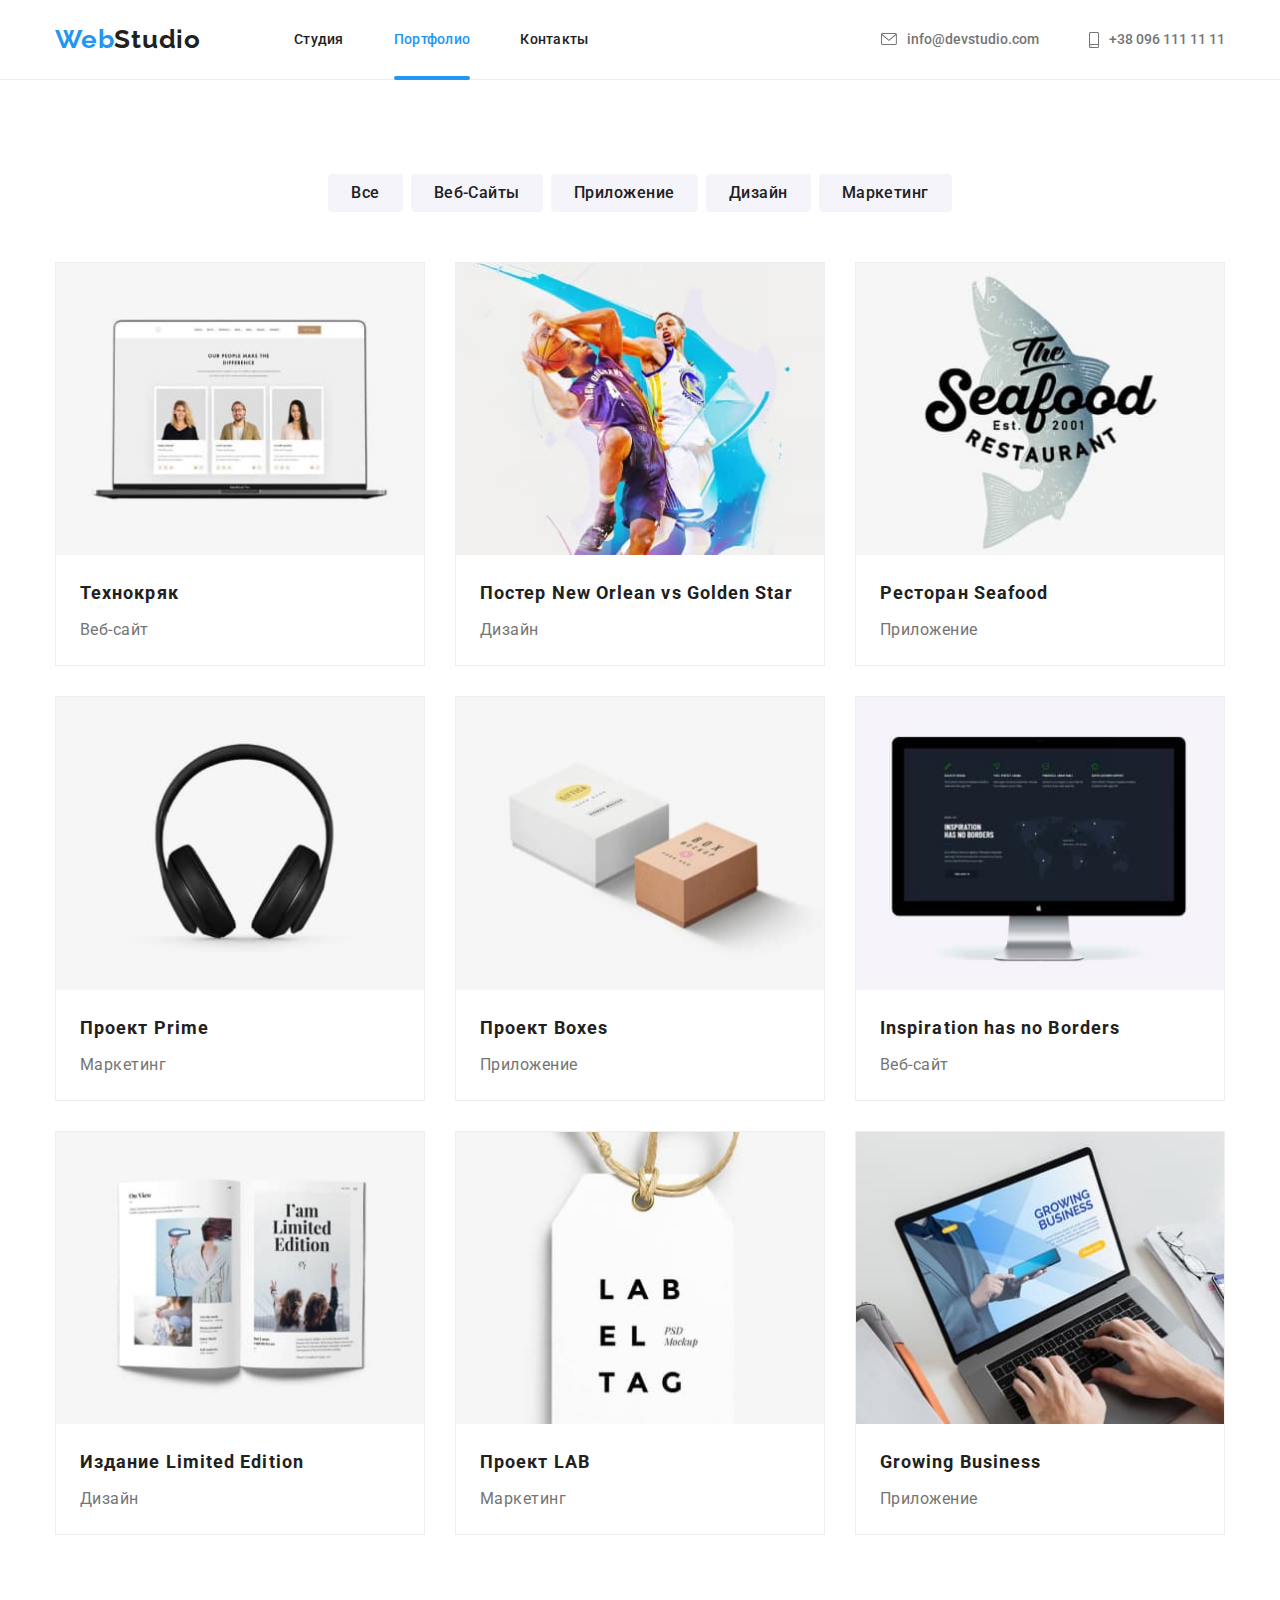
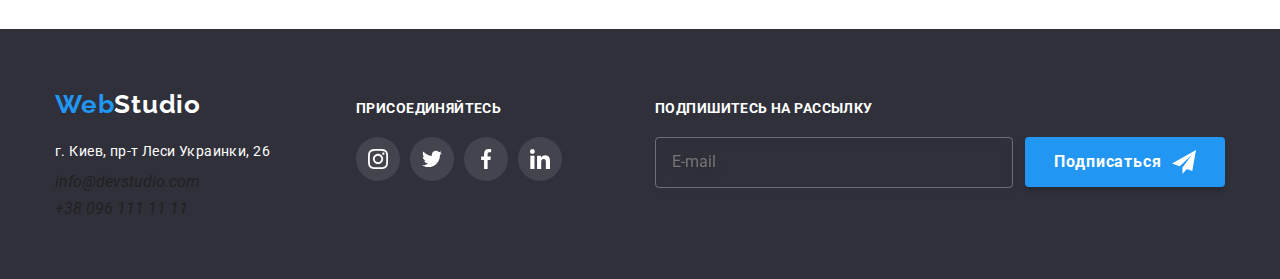
==== commit 7bfaa79c: "footer link" ====
--- a/portfolio.html
+++ b/portfolio.html
@@ -255,9 +255,9 @@
                     <li class="contact-list__item">
                         <p class="contact-list__text">г. Киев, пр-т Леси Украинки, 26</p>
                     </li>
-                    <li class="contact-list__item"><a class="contact-list-link"
+                    <li class="contact-list__item"><a class="contact-list__link"
                             href="mailto:info@example.com">info@devstudio.com</a></li>
-                    <li class="contact-list__item"><a class="contact-list-link" href="tel:+380991111111">+38 096 111 11
+                    <li class="contact-list__item"><a class="contact-list__link" href="tel:+380991111111">+38 096 111 11
                             11</a></li>
                 </ul>
             </address>
--- a/css/main.min.css
+++ b/css/main.min.css
@@ -1,2 +1,2 @@
-h1,h2,h3,h4,h5,h6{color:#212121;margin-top:0px;margin-bottom:0px}p{margin-top:0px;margin-bottom:0px}img{display:block;max-width:100%;height:auto}ul{list-style:none;padding:0;margin:0}a{display:block;text-decoration:none;color:inherit}body{color:#212121;font-family:Roboto,sans-serif;background-color:#fff}.container{width:1200px;padding-left:15px;padding-right:15px;margin-left:auto;margin-right:auto}.visually-hidden{position:absolute;width:1px;height:1px;margin:-1px;border:0;padding:0;clip:rect(0 0 0 0);overflow:hidden}.section{padding:94px 0;margin-left:auto;margin-right:auto}.section-hero{padding-top:200px;padding-bottom:200px;background-color:#2f303a;text-align:center;background-image:-webkit-gradient(linear, left top, right top, from(rgba(47,48,58,0.4)), to(rgba(47,48,58,0.4))),url(../images/Studio/Hero.jpg);background-image:linear-gradient(to right, rgba(47,48,58,0.4), rgba(47,48,58,0.4)),url(../images/Studio/Hero.jpg);background-repeat:no-repeat;background-position:center;background-size:cover;max-width:1600px;height:600px}.section-activity{padding-top:0}.section-team{background-color:#f5f4fa}.section-clients{padding:94px 0px}.header{height:80px;border-bottom:1px solid #ececec;display:-webkit-box;display:-ms-flexbox;display:flex;-webkit-box-align:center;-ms-flex-align:center;align-items:center}.header .container{display:-webkit-box;display:-ms-flexbox;display:flex;-webkit-box-align:center;-ms-flex-align:center;align-items:center}.site-nav{display:-webkit-box;display:-ms-flexbox;display:flex;margin-left:93px}.site-nav__item{position:relative}.site-nav__item:not(:last-child){margin-right:50px}.site-nav__link{display:block;padding-top:32px;padding-bottom:32px;font-weight:500;font-size:14px;line-height:1.14;letter-spacing:0.02em;-webkit-transition:color 250ms cubic-bezier(0.4, 0, 0.2, 1);transition:color 250ms cubic-bezier(0.4, 0, 0.2, 1)}.site-nav__link:hover,.site-nav__link:focus,.site-nav__link--active{color:#2196f3}.site-nav__link--active::after{content:"";position:absolute;bottom:0;margin-bottom:-1px;display:block;width:100%;height:4px;border-radius:2px;background-color:#2196f3}.auth-nav{display:-webkit-box;display:-ms-flexbox;display:flex;margin-left:auto}.auth-nav__item:not(:last-child){margin-right:50px}.auth-nav .auth-nav__link{display:-webkit-inline-box;display:-ms-inline-flexbox;display:inline-flex;padding-top:32px;padding-bottom:32px;color:#757575;text-decoration:none;cursor:pointer;font-weight:500;font-size:14px;line-height:1.14;-webkit-box-align:center;-ms-flex-align:center;align-items:center;-webkit-transition-duration:250ms;transition-duration:250ms;-webkit-transition-timing-function:cubic-bezier(0.4, 0, 0.2, 1);transition-timing-function:cubic-bezier(0.4, 0, 0.2, 1)}.auth-nav .auth-nav__link:hover,.auth-nav .auth-nav__link:focus{color:#2196f3}.auth-nav__icon{display:block;margin-right:10px;fill:currentColor}.logo__part--black{color:#212121;font-family:Raleway,sans-serif;text-decoration:none;font-weight:bold;font-size:26px;line-height:1.19;letter-spacing:0.03em}.logo__part--accent{color:#2196f3}.logo__part--white{color:#fff;font-family:Raleway,sans-serif;text-decoration:none;font-weight:bold;font-size:26px;line-height:1.19;letter-spacing:0.03em;margin-bottom:20px}.second-link{display:-webkit-inline-box;display:-ms-inline-flexbox;display:inline-flex;padding-top:32px;padding-bottom:32px;color:#757575;text-decoration:none;cursor:pointer;font-weight:500;font-size:14px;line-height:1.14;-webkit-box-align:center;-ms-flex-align:center;align-items:center;-webkit-transition-duration:250ms;transition-duration:250ms;-webkit-transition-timing-function:cubic-bezier(0.4, 0, 0.2, 1);transition-timing-function:cubic-bezier(0.4, 0, 0.2, 1)}.second-link:hover,.second-link:focus{color:#2196f3}.button-icons{display:block;margin-right:10px;fill:currentColor}.hero-title{color:#fff;font-weight:900;font-size:44px;line-height:1.36;text-align:center;letter-spacing:0.06em;text-transform:uppercase;margin-bottom:30px}.title{font-weight:bold;font-size:36px;line-height:1.16;text-align:center;letter-spacing:0.03em;margin-bottom:50px}.main-button{width:200px;padding:10px;height:50px;font-weight:700;font-size:16px;line-height:1.8;letter-spacing:0.06em;color:#fff;background-color:#2196f3;-webkit-box-shadow:0px 4px 4px rgba(0,0,0,0.15);box-shadow:0px 4px 4px rgba(0,0,0,0.15);border-radius:4px;border:1px solid transparent;cursor:pointer}.filter-list__button{height:38px;font-weight:500;font-size:16px;line-height:1.6;text-align:center;letter-spacing:0.03em;padding-left:22px;padding-right:22px;color:#212121;background-color:#f5f4fa;border:1px solid #f5f4fa;border-radius:4px;-webkit-transition-property:background-color;transition-property:background-color;-webkit-transition-duration:250ms;transition-duration:250ms;-webkit-transition:background-color cubic-bezier(0.4, 0, 0.2, 1),color 500ms cubic-bezier(0.4, 0, 0.2, 1);transition:background-color cubic-bezier(0.4, 0, 0.2, 1),color 500ms cubic-bezier(0.4, 0, 0.2, 1)}.filter-list__button:hover,.filter-list__button:focus{color:#fff;background-color:#2196f3;cursor:pointer}.feature-list{display:-webkit-box;display:-ms-flexbox;display:flex}.feature-list__item:not(:last-child){margin-right:30px}.feature-list__advantages{display:-webkit-box;display:-ms-flexbox;display:flex;width:270px;height:120px;margin-bottom:30px;background-position:center;background-color:#f5f4fa;-webkit-box-align:center;-ms-flex-align:center;align-items:center;-webkit-box-pack:center;-ms-flex-pack:center;justify-content:center;border-radius:4px;fill:currentColor}.feature-list__text{color:#757575;font-size:14px;line-height:1.71;font-weight:400;letter-spacing:0.03em}.feature-list__title{font-style:normal;font-weight:bold;font-size:14px;line-height:1.14;letter-spacing:0.03em;text-transform:uppercase;text-align:start;margin-bottom:10px}.activity{display:-webkit-box;display:-ms-flexbox;display:flex}.activity .activity__item{position:relative;border-radius:10px;-webkit-filter:drop-shadow(0px 4px 4px rgba(0,0,0,0.25));filter:drop-shadow(0px 4px 4px rgba(0,0,0,0.25));overflow:hidden}.activity__item:not(:last-child){margin-right:30px}.activity__overlay{position:absolute;bottom:0;width:100%;background-color:rgba(47,48,58,0.8)}.activity__text{padding-top:27px;padding-bottom:27px;font-size:14px;font-weight:bold;line-height:1.14;letter-spacing:0.03em;text-align:center;text-transform:uppercase;color:#fff}.footer{background-color:#2f303a;padding:60px 0}.contact-list__text{font-style:normal;font-size:14px;line-height:1.7;font-weight:normal;letter-spacing:0.03em;margin:0;color:#fff;-webkit-transition-duration:250ms;transition-duration:250ms;-webkit-transition-timing-function:cubic-bezier(0.4, 0, 0.2, 1);transition-timing-function:cubic-bezier(0.4, 0, 0.2, 1)}.contact-list__text:hover,.contact-list__text:focus{color:#2196f3}.contact-list__item:not(:last-child){margin-bottom:9px}.contact-list-link{display:inline-block;font-weight:normal;font-size:14px;line-height:1.71;letter-spacing:0.03em;font-style:normal;text-decoration:none;color:rgba(255,255,255,0.6);-webkit-transition-duration:250ms;transition-duration:250ms;-webkit-transition-timing-function:cubic-bezier(0.4, 0, 0.2, 1);transition-timing-function:cubic-bezier(0.4, 0, 0.2, 1)}.contact-list-link:hover,.contact-list-link:focus{color:#2196f3}.footer-parts{display:-webkit-box;display:-ms-flexbox;display:flex;-webkit-box-align:baseline;-ms-flex-align:baseline;align-items:baseline}.main-contacts{width:231px}.social-networks-contacts{width:206px;margin-left:70px}.call{font-weight:bold;font-size:14px;line-height:1.14;letter-spacing:0.03em;text-transform:uppercase;margin-bottom:20px;color:#fff}.subscribe-form{margin-left:93px}.form-footer{display:-webkit-box;display:-ms-flexbox;display:flex}.third__footer-heading{font-weight:bold;font-size:14px;line-height:16px;letter-spacing:0.03em;text-transform:uppercase;margin-bottom:20px;color:#fff}.subscribe-field{display:-webkit-box;display:-ms-flexbox;display:flex}.subscribe-field__form-input{margin-right:12px;padding:15px 16px;width:358px;border:1px solid rgba(255,255,255,0.3);border-radius:4px;background-color:transparent;-webkit-filter:drop-shadow(0px 4px 4px rgba(0,0,0,0.15));filter:drop-shadow(0px 4px 4px rgba(0,0,0,0.15))}.subscribe-field__form-button{display:-webkit-box;display:-ms-flexbox;display:flex;-webkit-box-pack:center;-ms-flex-pack:center;justify-content:center;-webkit-box-align:center;-ms-flex-align:center;align-items:center;width:200px;padding:10px;height:50px;font-weight:700;font-size:16px;line-height:1.8;letter-spacing:0.06em;color:#fff;background-color:#2196f3;-webkit-box-shadow:0px 4px 4px rgba(0,0,0,0.15);box-shadow:0px 4px 4px rgba(0,0,0,0.15);border-radius:4px;border:1px solid transparent;cursor:pointer}.subscribe-field__form-icon{display:-webkit-box;display:-ms-flexbox;display:flex;-webkit-box-align:center;-ms-flex-align:center;align-items:center;margin-left:10px;fill:#fff}.social-list{display:-webkit-box;display:-ms-flexbox;display:flex;-webkit-box-pack:justify;-ms-flex-pack:justify;justify-content:space-between}.footer-button{height:20px;width:20px;fill:currentColor}.footer-link{display:-webkit-box;display:-ms-flexbox;display:flex;height:44px;width:44px;color:#fff;background-color:#43444d;border-radius:50%;-webkit-box-align:center;-ms-flex-align:center;align-items:center;-webkit-box-pack:center;-ms-flex-pack:center;justify-content:center;-webkit-transition-property:background-color;transition-property:background-color;-webkit-transition-duration:250ms;transition-duration:250ms;-webkit-transition-timing-function:cubic-bezier(0.4, 0, 0.2, 1);transition-timing-function:cubic-bezier(0.4, 0, 0.2, 1)}.footer-link:hover,.footer-link:focus{background-color:#2196f3}.team-list{display:-webkit-box;display:-ms-flexbox;display:flex}.teal-list__card:not(:last-child){margin-right:30px}.teal-list__card{background:#fff;border-radius:10px;-webkit-filter:drop-shadow(0px 4px 4px rgba(0,0,0,0.25));filter:drop-shadow(0px 4px 4px rgba(0,0,0,0.25));overflow:hidden}.info-card{padding-top:30px;padding-bottom:30px;border-top:0px;text-align:center}.info-card__title{font-size:16px;line-height:1.19;letter-spacing:0.03em;font-weight:500}.info-card__text{color:#757575;font-size:16px;line-height:1.19;font-weight:normal;letter-spacing:0.03em;margin-top:10px;margin-bottom:0}.info-card__list{display:-webkit-box;display:-ms-flexbox;display:flex;-webkit-box-align:center;-ms-flex-align:center;align-items:center;-webkit-box-pack:center;-ms-flex-pack:center;justify-content:center;padding:0px;margin-top:16px}.info-card__item:not(:last-child){margin-right:10px}.info-card__link{display:-webkit-box;display:-ms-flexbox;display:flex;-webkit-box-align:center;-ms-flex-align:center;align-items:center;-webkit-box-pack:center;-ms-flex-pack:center;justify-content:center;height:44px;width:44px;color:#afb1b8;border-radius:50%;-webkit-transition-duration:250ms;transition-duration:250ms;-webkit-transition-timing-function:cubic-bezier(0.4, 0, 0.2, 1);transition-timing-function:cubic-bezier(0.4, 0, 0.2, 1)}.info-card__link:hover,.info-card__link:focus{color:#fff;background:#2196f3}.info-card__icon{width:20px;height:20px;fill:currentColor}.clients-list{display:-webkit-box;display:-ms-flexbox;display:flex;-webkit-box-pack:justify;-ms-flex-pack:justify;justify-content:space-between}.clients-list__item{display:-webkit-box;display:-ms-flexbox;display:flex;-webkit-box-pack:center;-ms-flex-pack:center;justify-content:center;-webkit-box-align:center;-ms-flex-align:center;align-items:center}.clients-list__item:not(:last-child){margin-right:30px}.clients-icon{fill:currentColor}.clients-list__link{display:-webkit-box;display:-ms-flexbox;display:flex;-webkit-box-align:center;-ms-flex-align:center;align-items:center;-webkit-box-pack:center;-ms-flex-pack:center;justify-content:center;width:170px;height:92px;border:1px solid #afb1b8;-webkit-box-sizing:border-box;box-sizing:border-box;border-radius:4px;-webkit-transition-duration:250ms;transition-duration:250ms;-webkit-transition-timing-function:cubic-bezier(0.4, 0, 0.2, 1);transition-timing-function:cubic-bezier(0.4, 0, 0.2, 1);color:#afb1b8}.clients-list__link:hover,.clients-list__link:focus{color:#2196f3;border-color:#2196f3}.backdrop{opacity:1;position:fixed;top:0;left:0;width:100%;height:100%;background-color:rgba(0,0,0,0.2);-webkit-transition:opacity 250ms cubic-bezier(0.4, 0, 0.2, 1);transition:opacity 250ms cubic-bezier(0.4, 0, 0.2, 1)}.backdrop.is-hidden{opacity:0;pointer-events:none}.backdrop.is-hidden .modal{-webkit-transform:translate(-50%, -50%) scale(0.9);transform:translate(-50%, -50%) scale(0.9)}.modal{position:absolute;width:528px;height:581px;top:50%;left:50%;display:-webkit-box;display:-ms-flexbox;display:flex;-webkit-box-pack:end;-ms-flex-pack:end;justify-content:flex-end;-webkit-box-align:start;-ms-flex-align:start;align-items:flex-start;background-color:#fff;-webkit-transform:translate(-50%, -50%) scale(1);transform:translate(-50%, -50%) scale(1);-webkit-transition:-webkit-transform 250ms cubic-bezier(0.4, 0, 0.2, 1);transition:-webkit-transform 250ms cubic-bezier(0.4, 0, 0.2, 1);transition:transform 250ms cubic-bezier(0.4, 0, 0.2, 1);transition:transform 250ms cubic-bezier(0.4, 0, 0.2, 1), -webkit-transform 250ms cubic-bezier(0.4, 0, 0.2, 1)}.modal__close-button{position:absolute;top:8px;right:8px;width:30px;height:30px;border:1px solid rgba(0,0,0,0.1);border-radius:50%;background-color:#fff;display:-webkit-box;display:-ms-flexbox;display:flex;-webkit-box-pack:center;-ms-flex-pack:center;justify-content:center;-webkit-box-align:center;-ms-flex-align:center;align-items:center;cursor:pointer;-webkit-transition-property:fill;transition-property:fill;-webkit-transition-duration:250ms;transition-duration:250ms;-webkit-transition-timing-function:cubic-bezier(0.4, 0, 0.2, 1);transition-timing-function:cubic-bezier(0.4, 0, 0.2, 1)}.modal__close-button:focus,.modal__close-button:hover{cursor:pointer;color:#2196f3}.modal__close-button:focus{outline:none;-webkit-box-shadow:0 0 0 0.1em #2196f3;box-shadow:0 0 0 0.1em #2196f3}.modal__close-button--cross{fill:currentColor}.modal-form{width:528px;margin-left:auto;margin-right:auto;padding-top:35px;padding-bottom:45px;padding-left:39px;padding-right:41px}.modal-form__heading{font-weight:bold;font-size:20px;line-height:0.86;text-align:center;letter-spacing:0.03em;margin-bottom:12px;color:#212121;text-shadow:0px 4px 4px rgba(0,0,0,0.25)}.modal-form__field{position:relative;display:-webkit-box;display:-ms-flexbox;display:flex;-webkit-box-orient:vertical;-webkit-box-direction:normal;-ms-flex-direction:column;flex-direction:column;margin-bottom:10px}.modal-form__field:hover>.modal-form__icon,.modal-form__field:focus-within>.modal-form__icon{fill:#2196f3;cursor:pointer}.modal-form__field:hover>.modal-form__input,.modal-form__field:focus-within>.modal-form__input{cursor:pointer;outline:none;border:1px solid #2196f3}.modal-form__field--comment{margin-bottom:20px}.modal-form__field:hover>.modal-form__icon,.modal-form__field:focus-within>.modal-form__icon{fill:#2196f3;cursor:pointer}.form-field:hover>.modal-form__input,.form-field:focus-within>.modal-form__input{cursor:pointer;outline:none;border:1px solid #2196f3}.modal-form__input{border:1px solid rgba(33,33,33,0.2);border-radius:4px;padding:11px 42px}.modal-form__label{margin-bottom:4px;font-weight:normal;font-size:12px;line-height:1.16;letter-spacing:0.01em;color:#757575}.modal-form__field textarea{width:448px;height:120px;padding:12px 16px;resize:none;-webkit-box-sizing:border-box;box-sizing:border-box}.modal-form__field input::-webkit-input-placeholder{font-weight:normal;font-size:12px;line-height:1.16;letter-spacing:0.01em;color:rgba(117,117,117,0.5)}.modal-form__field input:-ms-input-placeholder{font-weight:normal;font-size:12px;line-height:1.16;letter-spacing:0.01em;color:rgba(117,117,117,0.5)}.modal-form__field input::-ms-input-placeholder{font-weight:normal;font-size:12px;line-height:1.16;letter-spacing:0.01em;color:rgba(117,117,117,0.5)}.modal-form__field input::placeholder{font-weight:normal;font-size:12px;line-height:1.16;letter-spacing:0.01em;color:rgba(117,117,117,0.5)}.modal-form__field textarea::-webkit-input-placeholder{font-weight:normal;font-size:12px;line-height:1.16;letter-spacing:0.01em;color:rgba(117,117,117,0.5)}.modal-form__field textarea:-ms-input-placeholder{font-weight:normal;font-size:12px;line-height:1.16;letter-spacing:0.01em;color:rgba(117,117,117,0.5)}.modal-form__field textarea::-ms-input-placeholder{font-weight:normal;font-size:12px;line-height:1.16;letter-spacing:0.01em;color:rgba(117,117,117,0.5)}.modal-form__field textarea::placeholder{font-weight:normal;font-size:12px;line-height:1.16;letter-spacing:0.01em;color:rgba(117,117,117,0.5)}.agreement{display:-webkit-box;display:-ms-flexbox;display:flex;-webkit-box-align:center;-ms-flex-align:center;align-items:center;-webkit-box-pack:center;-ms-flex-pack:center;justify-content:center;margin-bottom:30px;font-size:14px;line-height:1.71;letter-spacing:0.03em;color:#757575}.agreement__link{letter-spacing:0.03em;-webkit-text-decoration-line:underline;text-decoration-line:underline;color:#2196f3;font-size:14px;line-height:1.71;letter-spacing:0.03em;margin-left:6px}.modal-form__icon{position:absolute;top:30px;left:12px;fill:#212121}.agreement__checkbox{position:absolute;margin:-1px;width:1px;height:1px;border:0;padding:0;clip:rect(0 0 0 0);overflow:hidden}.agreement__checkbox:checked+.agreement__icon{background-color:#2196f3;border:2px solid #2196f3;background-image:url(../images/Svg/check.svg);background-size:contain;background-origin:border-box;fill:transparent;border-color:transparent}.agreement__icon{display:inline-block;width:16px;height:15px;border-radius:2px;cursor:pointer;margin-right:7px;border:2px solid black}.submit-button{display:-webkit-box;display:-ms-flexbox;display:flex;margin-left:auto;margin-right:auto;font-size:16px;line-height:1.87;letter-spacing:0.06em;padding:10px 56px;font-weight:bold;color:#fff;background:#2196f3;-webkit-box-shadow:0px 4px 4px rgba(0,0,0,0.15);box-shadow:0px 4px 4px rgba(0,0,0,0.15);border-radius:4px;border:none;cursor:pointer}.project-list{display:-webkit-box;display:-ms-flexbox;display:flex;-ms-flex-wrap:wrap;flex-wrap:wrap;margin-bottom:calc(-1 * 30px);margin-left:calc(-1 * 30px)}.project-list__item{background:#fff;-webkit-box-sizing:border-box;box-sizing:border-box;-ms-flex-preferred-size:calc(100% / 3 - 30px);flex-basis:calc(100% / 3 - 30px);margin-left:30px;margin-bottom:30px}.project-list__item:hover,.project-list__item:focus{cursor:pointer;background:#f5f4fa;-webkit-box-shadow:0px 1px 1px rgba(0,0,0,0.12),0px 4px 4px rgba(0,0,0,0.06),1px 4px 6px rgba(0,0,0,0.16);box-shadow:0px 1px 1px rgba(0,0,0,0.12),0px 4px 4px rgba(0,0,0,0.06),1px 4px 6px rgba(0,0,0,0.16);border-radius:10px;overflow:hidden}.project-list__card{background:#fff;border:1px solid #eee}.project-list__thumb{position:relative;overflow:hidden}.card-overlay{position:absolute;opacity:0;top:0;left:0;width:100%;height:100%;overflow:auto;background:rgba(33,150,243,0.9);-webkit-transform:translateY(100%);transform:translateY(100%);-webkit-transition:opacity 250ms cubic-bezier(0.4, 0, 0.2, 1),-webkit-transform 250ms cubic-bezier(0.4, 0, 0.2, 1);transition:opacity 250ms cubic-bezier(0.4, 0, 0.2, 1),-webkit-transform 250ms cubic-bezier(0.4, 0, 0.2, 1);transition:transform 250ms cubic-bezier(0.4, 0, 0.2, 1),opacity 250ms cubic-bezier(0.4, 0, 0.2, 1);transition:transform 250ms cubic-bezier(0.4, 0, 0.2, 1),opacity 250ms cubic-bezier(0.4, 0, 0.2, 1),-webkit-transform 250ms cubic-bezier(0.4, 0, 0.2, 1)}.card-overlay__text{font-weight:400;font-size:18px;line-height:28px;letter-spacing:0.03em;padding:63px 24px;overflow:auto;color:#fff}.project-list__information{padding:20px 24px}.project-list__title{font-size:18px;line-height:2;font-weight:bold;letter-spacing:0.06em}.project-list__text{font-size:16px;line-height:30px;color:#757575;letter-spacing:0.03em;font-weight:normal;margin-top:4px}.project-list__link:hover .card-overlay,.project-list__link:focus .card-overlay{-webkit-transform:translateY(0);transform:translateY(0);opacity:1}.project-list__link:hover,.project-list__link:focus{background-color:#fff;-webkit-box-shadow:0px 1px 1px rgba(0,0,0,0.12),0px 4px 4px rgba(0,0,0,0.06),1px 4px 6px rgba(0,0,0,0.16);box-shadow:0px 1px 1px rgba(0,0,0,0.12),0px 4px 4px rgba(0,0,0,0.06),1px 4px 6px rgba(0,0,0,0.16)}.filter-list{display:-webkit-box;display:-ms-flexbox;display:flex;-webkit-box-pack:center;-ms-flex-pack:center;justify-content:center;margin-bottom:50px}.filter-list__item:not(:last-child){margin-right:8px}
+h1,h2,h3,h4,h5,h6{color:#212121;margin-top:0px;margin-bottom:0px}p{margin-top:0px;margin-bottom:0px}img{display:block;max-width:100%;height:auto}ul{list-style:none;padding:0;margin:0}a{display:block;text-decoration:none;color:inherit}body{color:#212121;font-family:Roboto,sans-serif;background-color:#fff}.container{padding-left:15px;padding-right:15px;margin-left:auto;margin-right:auto}@media screen and (min-width: 480px){.container{width:480px}}@media screen and (min-width: 768px){.container{width:768px}}@media screen and (min-width: 1200px){.container{width:1200px}}.visually-hidden{position:absolute;width:1px;height:1px;margin:-1px;border:0;padding:0;clip:rect(0 0 0 0);overflow:hidden}.section{padding:94px 0;margin-left:auto;margin-right:auto}@media screen and (min-width: 768px){.section-feature{padding:60px 0;margin-left:auto;margin-right:auto}}@media screen and (min-width: 1200px){.section-feature{padding:94px 0;margin-left:auto;margin-right:auto}}@media screen and (min-width: 768px){.section-hero{padding-top:118px;padding-bottom:118px;background-color:#2f303a;text-align:center;max-width:768px;height:400px}}@media screen and (min-width: 1200px){.section-hero{padding-top:200px;padding-bottom:200px;background-color:#2f303a;text-align:center;background-image:-webkit-gradient(linear, left top, right top, from(rgba(47,48,58,0.4)), to(rgba(47,48,58,0.4))),url(../images/Studio/Hero.jpg);background-image:linear-gradient(to right, rgba(47,48,58,0.4), rgba(47,48,58,0.4)),url(../images/Studio/Hero.jpg);background-repeat:no-repeat;background-position:center;background-size:cover;max-width:1600px;height:600px}}.section-activity{padding-top:0}@media screen and (max-width: 1199px){.section-activity{display:none}}.section-team{background-color:#f5f4fa;padding:60px 0}@media screen and (min-width: 1200px){.section-team{background-color:#f5f4fa;padding:94px 0}}.section-clients{padding:60px 0px}@media screen and (min-width: 1200px){.section-clients{padding:94px 0px}}.header{height:80px;border-bottom:1px solid #ececec;display:-webkit-box;display:-ms-flexbox;display:flex;-webkit-box-align:center;-ms-flex-align:center;align-items:center}.header .container{display:-webkit-box;display:-ms-flexbox;display:flex;-webkit-box-align:center;-ms-flex-align:center;align-items:center}@media screen and (min-width: 768px){.site-nav{display:-webkit-box;display:-ms-flexbox;display:flex;margin-left:88px}.site-nav__item{position:relative}.site-nav__item:not(:last-child){margin-right:50px}.site-nav__link{display:block;padding-top:32px;padding-bottom:32px;font-weight:500;font-size:14px;line-height:1.14;letter-spacing:0.02em;-webkit-transition:color 250ms cubic-bezier(0.4, 0, 0.2, 1);transition:color 250ms cubic-bezier(0.4, 0, 0.2, 1)}.site-nav__link:hover,.site-nav__link:focus,.site-nav__link--active{color:#2196f3}.site-nav__link--active::after{content:"";position:absolute;bottom:0;margin-bottom:-1px;display:block;width:100%;height:4px;border-radius:2px;background-color:#2196f3}}@media screen and (min-width: 1200px){.site-nav{display:-webkit-box;display:-ms-flexbox;display:flex;margin-left:93px}.site-nav__item{position:relative}.site-nav__item:not(:last-child){margin-right:50px}.site-nav__link{display:block;padding-top:32px;padding-bottom:32px;font-weight:500;font-size:14px;line-height:1.14;letter-spacing:0.02em;-webkit-transition:color 250ms cubic-bezier(0.4, 0, 0.2, 1);transition:color 250ms cubic-bezier(0.4, 0, 0.2, 1)}.site-nav__link:hover,.site-nav__link:focus,.site-nav__link--active{color:#2196f3}.site-nav__link--active::after{content:"";position:absolute;bottom:0;margin-bottom:-1px;display:block;width:100%;height:4px;border-radius:2px;background-color:#2196f3}}@media screen and (min-width: 768px){.auth-nav{-webkit-box-orient:vertical;-webkit-box-direction:normal;-ms-flex-direction:column;flex-direction:column;display:-webkit-box;display:-ms-flexbox;display:flex;margin-left:auto;margin-bottom:-10px}.auth-nav__item{margin-bottom:10px}.auth-nav__link{display:-webkit-inline-box;display:-ms-inline-flexbox;display:inline-flex;color:#757575;text-decoration:none;cursor:pointer;font-weight:500;font-size:14px;line-height:1.14;-webkit-box-align:center;-ms-flex-align:center;align-items:center;-webkit-transition-duration:250ms;transition-duration:250ms;-webkit-transition-timing-function:cubic-bezier(0.4, 0, 0.2, 1);transition-timing-function:cubic-bezier(0.4, 0, 0.2, 1)}.auth-nav__link:hover,.auth-nav__link:focus{color:#2196f3}}.auth-nav__icon{display:block;margin-right:10px;fill:currentColor}@media screen and (min-width: 1200px){.auth-nav{display:-webkit-box;display:-ms-flexbox;display:flex;-webkit-box-orient:horizontal;-webkit-box-direction:normal;-ms-flex-direction:row;flex-direction:row;margin-left:auto}.auth-nav__item:not(:last-child){margin-right:50px}.auth-nav__link{display:-webkit-inline-box;display:-ms-inline-flexbox;display:inline-flex;padding-top:32px;padding-bottom:32px;color:#757575;text-decoration:none;cursor:pointer;font-weight:500;font-size:14px;line-height:1.14;-webkit-box-align:center;-ms-flex-align:center;align-items:center;-webkit-transition-duration:250ms;transition-duration:250ms;-webkit-transition-timing-function:cubic-bezier(0.4, 0, 0.2, 1);transition-timing-function:cubic-bezier(0.4, 0, 0.2, 1)}.auth-nav__link:hover,.auth-nav__link:focus{color:#2196f3}}.logo__part--black{color:#212121;font-family:Raleway,sans-serif;text-decoration:none;font-weight:bold;font-size:26px;line-height:1.19;letter-spacing:0.03em}.logo__part--accent{color:#2196f3}.logo__part--white{color:#fff;font-family:Raleway,sans-serif;text-decoration:none;font-weight:bold;font-size:26px;line-height:1.19;letter-spacing:0.03em;margin-bottom:20px}.main-button{width:200px;padding:10px;height:50px;font-weight:700;font-size:16px;line-height:1.8;letter-spacing:0.06em;color:#fff;background-color:#2196f3;-webkit-box-shadow:0px 4px 4px rgba(0,0,0,0.15);box-shadow:0px 4px 4px rgba(0,0,0,0.15);border-radius:4px;border:1px solid transparent;cursor:pointer}.filter-list__button{height:38px;font-weight:500;font-size:16px;line-height:1.6;text-align:center;letter-spacing:0.03em;padding-left:22px;padding-right:22px;color:#212121;background-color:#f5f4fa;border:1px solid #f5f4fa;border-radius:4px;-webkit-transition-property:background-color;transition-property:background-color;-webkit-transition-duration:250ms;transition-duration:250ms;-webkit-transition:background-color cubic-bezier(0.4, 0, 0.2, 1),color 500ms cubic-bezier(0.4, 0, 0.2, 1);transition:background-color cubic-bezier(0.4, 0, 0.2, 1),color 500ms cubic-bezier(0.4, 0, 0.2, 1)}.filter-list__button:hover,.filter-list__button:focus{color:#fff;background-color:#2196f3;cursor:pointer}.hero-title{font-size:26px;color:#fff;font-weight:900;text-align:center;letter-spacing:0.06em;text-transform:uppercase;line-height:1.36;margin-bottom:30px}@media screen and (min-width: 1200px){.hero-title{font-size:44px}}.title{font-weight:bold;font-size:36px;line-height:1.16;text-align:center;letter-spacing:0.03em;margin-bottom:50px}.feature-list{margin-bottom:-30px}@media screen and (min-width: 768px){.feature-list{display:-webkit-box;display:-ms-flexbox;display:flex;-ms-flex-wrap:wrap;flex-wrap:wrap;margin-right:-30px}}@media screen and (min-width: 1200px){.feature-list{display:-webkit-box;display:-ms-flexbox;display:flex;-ms-flex-wrap:nowrap;flex-wrap:nowrap}}.feature-list__item{width:100%;margin-bottom:30px}@media screen and (min-width: 768px){.feature-list__item{-ms-flex-preferred-size:calc((100% - 60px) / 2);flex-basis:calc((100% - 60px) / 2);margin-right:30px}}@media screen and (min-width: 1200px){.feature-list__item{-ms-flex-preferred-size:calc((100% - 120px) / 4);flex-basis:calc((100% - 120px) / 4)}}.feature-list__advantages{display:-webkit-box;display:-ms-flexbox;display:flex;height:120px;margin-bottom:30px;background-position:center;background-color:#f5f4fa;-webkit-box-align:center;-ms-flex-align:center;align-items:center;-webkit-box-pack:center;-ms-flex-pack:center;justify-content:center;border-radius:4px;fill:currentColor}.feature-list__text{color:#757575;font-size:14px;line-height:1.71;font-weight:400;letter-spacing:0.03em}.feature-list__title{font-style:normal;font-weight:bold;font-size:14px;line-height:1.14;letter-spacing:0.03em;text-transform:uppercase;text-align:start;margin-bottom:10px}.activity{display:-webkit-box;display:-ms-flexbox;display:flex}.activity .activity__item{position:relative;border-radius:10px;-webkit-filter:drop-shadow(0px 4px 4px rgba(0,0,0,0.25));filter:drop-shadow(0px 4px 4px rgba(0,0,0,0.25));overflow:hidden}.activity__item:not(:last-child){margin-right:30px}.activity__overlay{position:absolute;bottom:0;width:100%;background-color:rgba(47,48,58,0.8)}.activity__text{padding-top:27px;padding-bottom:27px;font-size:14px;font-weight:bold;line-height:1.14;letter-spacing:0.03em;text-align:center;text-transform:uppercase;color:#fff}.footer{background-color:#2f303a;padding:60px 0}.contact-list__text{font-style:normal;font-size:14px;line-height:1.7;font-weight:normal;letter-spacing:0.03em;margin:0;color:#fff;-webkit-transition-duration:250ms;transition-duration:250ms;-webkit-transition-timing-function:cubic-bezier(0.4, 0, 0.2, 1);transition-timing-function:cubic-bezier(0.4, 0, 0.2, 1)}.contact-list__text:hover,.contact-list__text:focus{color:#2196f3}.contact-list__item:not(:last-child){margin-bottom:9px}.contact-list-link{display:inline-block;font-weight:normal;font-size:14px;line-height:1.71;letter-spacing:0.03em;font-style:normal;text-decoration:none;color:rgba(255,255,255,0.6);-webkit-transition-duration:250ms;transition-duration:250ms;-webkit-transition-timing-function:cubic-bezier(0.4, 0, 0.2, 1);transition-timing-function:cubic-bezier(0.4, 0, 0.2, 1)}.contact-list-link:hover,.contact-list-link:focus{color:#2196f3}.footer-parts{display:-webkit-box;display:-ms-flexbox;display:flex;-webkit-box-align:baseline;-ms-flex-align:baseline;align-items:baseline}.main-contacts{width:231px}.social-networks-contacts{width:206px;margin-left:70px}.call{font-weight:bold;font-size:14px;line-height:1.14;letter-spacing:0.03em;text-transform:uppercase;margin-bottom:20px;color:#fff}.subscribe-form{margin-left:93px}.form-footer{display:-webkit-box;display:-ms-flexbox;display:flex}.third__footer-heading{font-weight:bold;font-size:14px;line-height:16px;letter-spacing:0.03em;text-transform:uppercase;margin-bottom:20px;color:#fff}.subscribe-field{display:-webkit-box;display:-ms-flexbox;display:flex}.subscribe-field__form-input{margin-right:12px;padding:15px 16px;width:358px;border:1px solid rgba(255,255,255,0.3);border-radius:4px;background-color:transparent;-webkit-filter:drop-shadow(0px 4px 4px rgba(0,0,0,0.15));filter:drop-shadow(0px 4px 4px rgba(0,0,0,0.15))}.subscribe-field__form-button{display:-webkit-box;display:-ms-flexbox;display:flex;-webkit-box-pack:center;-ms-flex-pack:center;justify-content:center;-webkit-box-align:center;-ms-flex-align:center;align-items:center;width:200px;padding:10px;height:50px;font-weight:700;font-size:16px;line-height:1.8;letter-spacing:0.06em;color:#fff;background-color:#2196f3;-webkit-box-shadow:0px 4px 4px rgba(0,0,0,0.15);box-shadow:0px 4px 4px rgba(0,0,0,0.15);border-radius:4px;border:1px solid transparent;cursor:pointer}.subscribe-field__form-icon{display:-webkit-box;display:-ms-flexbox;display:flex;-webkit-box-align:center;-ms-flex-align:center;align-items:center;margin-left:10px;fill:#fff}.social-list{display:-webkit-box;display:-ms-flexbox;display:flex;-webkit-box-pack:justify;-ms-flex-pack:justify;justify-content:space-between}.footer-button{height:20px;width:20px;fill:currentColor}.footer-link{display:-webkit-box;display:-ms-flexbox;display:flex;height:44px;width:44px;color:#fff;background-color:#43444d;border-radius:50%;-webkit-box-align:center;-ms-flex-align:center;align-items:center;-webkit-box-pack:center;-ms-flex-pack:center;justify-content:center;-webkit-transition-property:background-color;transition-property:background-color;-webkit-transition-duration:250ms;transition-duration:250ms;-webkit-transition-timing-function:cubic-bezier(0.4, 0, 0.2, 1);transition-timing-function:cubic-bezier(0.4, 0, 0.2, 1)}.footer-link:hover,.footer-link:focus{background-color:#2196f3}@media screen and (min-width: 768px){.team-list{display:-webkit-box;display:-ms-flexbox;display:flex;-ms-flex-wrap:wrap;flex-wrap:wrap;-webkit-box-pack:center;-ms-flex-pack:center;justify-content:center}}@media screen and (min-width: 1200px){.team-list{display:-webkit-box;display:-ms-flexbox;display:flex}}.team-list__card:not(:last-child){margin-right:30px}.team-list__card{background:#fff;border-radius:10px;-webkit-filter:drop-shadow(0px 4px 4px rgba(0,0,0,0.25));filter:drop-shadow(0px 4px 4px rgba(0,0,0,0.25));overflow:hidden}@media screen and (min-width: 768px){.team-list__card{margin-bottom:30px}}@media screen and (min-width: 1200px){.team-list__card{margin-bottom:0}}.info-card{padding-top:30px;padding-bottom:30px;border-top:0px;text-align:center}.info-card__title{font-size:16px;line-height:1.19;letter-spacing:0.03em;font-weight:500}.info-card__text{color:#757575;font-size:16px;line-height:1.19;font-weight:normal;letter-spacing:0.03em;margin-top:10px;margin-bottom:0}.info-card__list{display:-webkit-box;display:-ms-flexbox;display:flex;-webkit-box-align:center;-ms-flex-align:center;align-items:center;-webkit-box-pack:center;-ms-flex-pack:center;justify-content:center;padding:0px;margin-top:16px}.info-card__item:not(:last-child){margin-right:10px}.info-card__link{display:-webkit-box;display:-ms-flexbox;display:flex;-webkit-box-align:center;-ms-flex-align:center;align-items:center;-webkit-box-pack:center;-ms-flex-pack:center;justify-content:center;height:44px;width:44px;color:#afb1b8;border-radius:50%;-webkit-transition-duration:250ms;transition-duration:250ms;-webkit-transition-timing-function:cubic-bezier(0.4, 0, 0.2, 1);transition-timing-function:cubic-bezier(0.4, 0, 0.2, 1)}.info-card__link:hover,.info-card__link:focus{color:#fff;background:#2196f3}.info-card__icon{width:20px;height:20px;fill:currentColor}.clients-list{display:-webkit-box;display:-ms-flexbox;display:flex;-webkit-box-pack:justify;-ms-flex-pack:justify;justify-content:space-between}.clients-list__item{display:-webkit-box;display:-ms-flexbox;display:flex;-webkit-box-pack:center;-ms-flex-pack:center;justify-content:center;-webkit-box-align:center;-ms-flex-align:center;align-items:center}.clients-list__item:not(:last-child){margin-right:30px}.clients-icon{fill:currentColor}.clients-list__link{display:-webkit-box;display:-ms-flexbox;display:flex;-webkit-box-align:center;-ms-flex-align:center;align-items:center;-webkit-box-pack:center;-ms-flex-pack:center;justify-content:center;width:170px;height:92px;border:1px solid #afb1b8;-webkit-box-sizing:border-box;box-sizing:border-box;border-radius:4px;-webkit-transition-duration:250ms;transition-duration:250ms;-webkit-transition-timing-function:cubic-bezier(0.4, 0, 0.2, 1);transition-timing-function:cubic-bezier(0.4, 0, 0.2, 1);color:#afb1b8}.clients-list__link:hover,.clients-list__link:focus{color:#2196f3;border-color:#2196f3}.backdrop{opacity:1;position:fixed;top:0;left:0;width:100%;height:100%;background-color:rgba(0,0,0,0.2);-webkit-transition:opacity 250ms cubic-bezier(0.4, 0, 0.2, 1);transition:opacity 250ms cubic-bezier(0.4, 0, 0.2, 1)}.backdrop.is-hidden{opacity:0;pointer-events:none}.backdrop.is-hidden .modal{-webkit-transform:translate(-50%, -50%) scale(0.9);transform:translate(-50%, -50%) scale(0.9)}.modal{position:absolute;width:528px;height:581px;top:50%;left:50%;display:-webkit-box;display:-ms-flexbox;display:flex;-webkit-box-pack:end;-ms-flex-pack:end;justify-content:flex-end;-webkit-box-align:start;-ms-flex-align:start;align-items:flex-start;background-color:#fff;-webkit-transform:translate(-50%, -50%) scale(1);transform:translate(-50%, -50%) scale(1);-webkit-transition:-webkit-transform 250ms cubic-bezier(0.4, 0, 0.2, 1);transition:-webkit-transform 250ms cubic-bezier(0.4, 0, 0.2, 1);transition:transform 250ms cubic-bezier(0.4, 0, 0.2, 1);transition:transform 250ms cubic-bezier(0.4, 0, 0.2, 1), -webkit-transform 250ms cubic-bezier(0.4, 0, 0.2, 1)}@media screen and (max-width: 1199px){.modal{max-width:450px;max-height:609px}}.modal__close-button{position:absolute;top:8px;right:8px;width:30px;height:30px;border:1px solid rgba(0,0,0,0.1);border-radius:50%;background-color:#fff;display:-webkit-box;display:-ms-flexbox;display:flex;-webkit-box-pack:center;-ms-flex-pack:center;justify-content:center;-webkit-box-align:center;-ms-flex-align:center;align-items:center;cursor:pointer;-webkit-transition-property:fill;transition-property:fill;-webkit-transition-duration:250ms;transition-duration:250ms;-webkit-transition-timing-function:cubic-bezier(0.4, 0, 0.2, 1);transition-timing-function:cubic-bezier(0.4, 0, 0.2, 1)}.modal__close-button:focus,.modal__close-button:hover{cursor:pointer;color:#2196f3}.modal__close-button:focus{outline:none;-webkit-box-shadow:0 0 0 0.1em #2196f3;box-shadow:0 0 0 0.1em #2196f3}.modal__close-button--cross{fill:currentColor}.modal-form{width:528px;margin-left:auto;margin-right:auto;padding-top:35px;padding-bottom:45px;padding-left:39px;padding-right:41px}@media screen and (max-width: 1199px){.modal-form{width:450px}}.modal-form__heading{display:block;font-weight:bold;font-size:20px;line-height:1.15;text-align:center;letter-spacing:0.03em;margin-bottom:12px;color:#212121;text-shadow:0px 4px 4px rgba(0,0,0,0.25)}.modal-form__field{position:relative;display:-webkit-box;display:-ms-flexbox;display:flex;-webkit-box-orient:vertical;-webkit-box-direction:normal;-ms-flex-direction:column;flex-direction:column;margin-bottom:10px}.modal-form__field:hover>.modal-form__icon,.modal-form__field:focus-within>.modal-form__icon{fill:#2196f3;cursor:pointer}.modal-form__field:hover>.modal-form__input,.modal-form__field:focus-within>.modal-form__input{cursor:pointer;outline:none;border:1px solid #2196f3}.modal-form__field--comment{margin-bottom:20px}.modal-form__field:hover>.modal-form__icon,.modal-form__field:focus-within>.modal-form__icon{fill:#2196f3;cursor:pointer}.form-field:hover>.modal-form__input,.form-field:focus-within>.modal-form__input{cursor:pointer;outline:none;border:1px solid #2196f3}.modal-form__input{border:1px solid rgba(33,33,33,0.2);border-radius:4px;padding:11px 42px}.modal-form__label{margin-bottom:4px;font-weight:normal;font-size:12px;line-height:1.16;letter-spacing:0.01em;color:#757575}.modal-form__field textarea{width:448px;height:120px;padding:12px 16px;resize:none;-webkit-box-sizing:border-box;box-sizing:border-box}@media screen and (max-width: 1199px){.modal-form__field textarea{width:370px}}.modal-form__field input::-webkit-input-placeholder{font-weight:normal;font-size:12px;line-height:1.16;letter-spacing:0.01em;color:rgba(117,117,117,0.5)}.modal-form__field input:-ms-input-placeholder{font-weight:normal;font-size:12px;line-height:1.16;letter-spacing:0.01em;color:rgba(117,117,117,0.5)}.modal-form__field input::-ms-input-placeholder{font-weight:normal;font-size:12px;line-height:1.16;letter-spacing:0.01em;color:rgba(117,117,117,0.5)}.modal-form__field input::placeholder{font-weight:normal;font-size:12px;line-height:1.16;letter-spacing:0.01em;color:rgba(117,117,117,0.5)}.modal-form__field textarea::-webkit-input-placeholder{font-weight:normal;font-size:12px;line-height:1.16;letter-spacing:0.01em;color:rgba(117,117,117,0.5)}.modal-form__field textarea:-ms-input-placeholder{font-weight:normal;font-size:12px;line-height:1.16;letter-spacing:0.01em;color:rgba(117,117,117,0.5)}.modal-form__field textarea::-ms-input-placeholder{font-weight:normal;font-size:12px;line-height:1.16;letter-spacing:0.01em;color:rgba(117,117,117,0.5)}.modal-form__field textarea::placeholder{font-weight:normal;font-size:12px;line-height:1.16;letter-spacing:0.01em;color:rgba(117,117,117,0.5)}.agreement{display:-webkit-box;display:-ms-flexbox;display:flex;-webkit-box-align:center;-ms-flex-align:center;align-items:center;-webkit-box-pack:center;-ms-flex-pack:center;justify-content:center;margin-bottom:30px;position:relative;cursor:pointer;text-align:center;font-weight:400;font-size:12px;line-height:1.17;letter-spacing:0.03em}@media screen and (min-width: 364px){.agreement{display:-webkit-box;display:-ms-flexbox;display:flex;-webkit-box-align:center;-ms-flex-align:center;align-items:center;-webkit-box-pack:center;-ms-flex-pack:center;justify-content:center;-ms-flex-wrap:wrap;flex-wrap:wrap}}.agreement__text{display:inline-block;font-size:14px;line-height:1.71;letter-spacing:0.03em;color:#757575}@media screen and (max-width: 1199px){.agreement__text{font-size:12px;line-height:1.167;letter-spacing:0.03em}}.agreement__link{display:inline-block;letter-spacing:0.03em;text-decoration:underline;color:#2196f3;font-size:14px;line-height:1.71;letter-spacing:0.03em;margin-left:6px}@media screen and (max-width: 1199px){.agreement__link{font-size:12px;line-height:1.167;letter-spacing:0.03em}}.modal-form__icon{position:absolute;top:30px;left:12px;fill:#212121}.agreement__checkbox{position:absolute;margin:-1px;width:1px;height:1px;border:0;padding:0;clip:rect(0 0 0 0);overflow:hidden}.agreement__checkbox:checked+.agreement__icon{background-color:#2196f3;border:2px solid #2196f3;background-image:url(../images/Svg/check.svg);background-size:contain;background-origin:border-box;fill:transparent;border-color:transparent}.agreement__icon{width:16px;height:15px;border-radius:2px;cursor:pointer;margin-right:7px;border:2px solid black}.submit-button{display:-webkit-box;display:-ms-flexbox;display:flex;margin-left:auto;margin-right:auto;font-size:16px;line-height:1.87;letter-spacing:0.06em;padding:10px 56px;font-weight:bold;color:#fff;background:#2196f3;-webkit-box-shadow:0px 4px 4px rgba(0,0,0,0.15);box-shadow:0px 4px 4px rgba(0,0,0,0.15);border-radius:4px;border:none;cursor:pointer}.project-list{display:-webkit-box;display:-ms-flexbox;display:flex;-ms-flex-wrap:wrap;flex-wrap:wrap;margin-bottom:calc(-1 * 30px);margin-left:calc(-1 * 30px)}.project-list__item{background:#fff;-webkit-box-sizing:border-box;box-sizing:border-box;-ms-flex-preferred-size:calc(100% / 3 - 30px);flex-basis:calc(100% / 3 - 30px);margin-left:30px;margin-bottom:30px}.project-list__item:hover,.project-list__item:focus{cursor:pointer;background:#f5f4fa;-webkit-box-shadow:0px 1px 1px rgba(0,0,0,0.12),0px 4px 4px rgba(0,0,0,0.06),1px 4px 6px rgba(0,0,0,0.16);box-shadow:0px 1px 1px rgba(0,0,0,0.12),0px 4px 4px rgba(0,0,0,0.06),1px 4px 6px rgba(0,0,0,0.16);border-radius:10px;overflow:hidden}.project-list__card{background:#fff;border:1px solid #eee}.project-list__thumb{position:relative;overflow:hidden}.card-overlay{position:absolute;opacity:0;top:0;left:0;width:100%;height:100%;overflow:auto;background:rgba(33,150,243,0.9);-webkit-transform:translateY(100%);transform:translateY(100%);-webkit-transition:opacity 250ms cubic-bezier(0.4, 0, 0.2, 1),-webkit-transform 250ms cubic-bezier(0.4, 0, 0.2, 1);transition:opacity 250ms cubic-bezier(0.4, 0, 0.2, 1),-webkit-transform 250ms cubic-bezier(0.4, 0, 0.2, 1);transition:transform 250ms cubic-bezier(0.4, 0, 0.2, 1),opacity 250ms cubic-bezier(0.4, 0, 0.2, 1);transition:transform 250ms cubic-bezier(0.4, 0, 0.2, 1),opacity 250ms cubic-bezier(0.4, 0, 0.2, 1),-webkit-transform 250ms cubic-bezier(0.4, 0, 0.2, 1)}.card-overlay__text{font-weight:400;font-size:18px;line-height:28px;letter-spacing:0.03em;padding:63px 24px;overflow:auto;color:#fff}.project-list__information{padding:20px 24px}.project-list__title{font-size:18px;line-height:2;font-weight:bold;letter-spacing:0.06em}.project-list__text{font-size:16px;line-height:30px;color:#757575;letter-spacing:0.03em;font-weight:normal;margin-top:4px}.project-list__link:hover .card-overlay,.project-list__link:focus .card-overlay{-webkit-transform:translateY(0);transform:translateY(0);opacity:1}.project-list__link:hover,.project-list__link:focus{background-color:#fff;-webkit-box-shadow:0px 1px 1px rgba(0,0,0,0.12),0px 4px 4px rgba(0,0,0,0.06),1px 4px 6px rgba(0,0,0,0.16);box-shadow:0px 1px 1px rgba(0,0,0,0.12),0px 4px 4px rgba(0,0,0,0.06),1px 4px 6px rgba(0,0,0,0.16)}.filter-list{display:-webkit-box;display:-ms-flexbox;display:flex;-webkit-box-pack:center;-ms-flex-pack:center;justify-content:center;margin-bottom:50px}.filter-list__item:not(:last-child){margin-right:8px}
 /*# sourceMappingURL=main.min.css.map */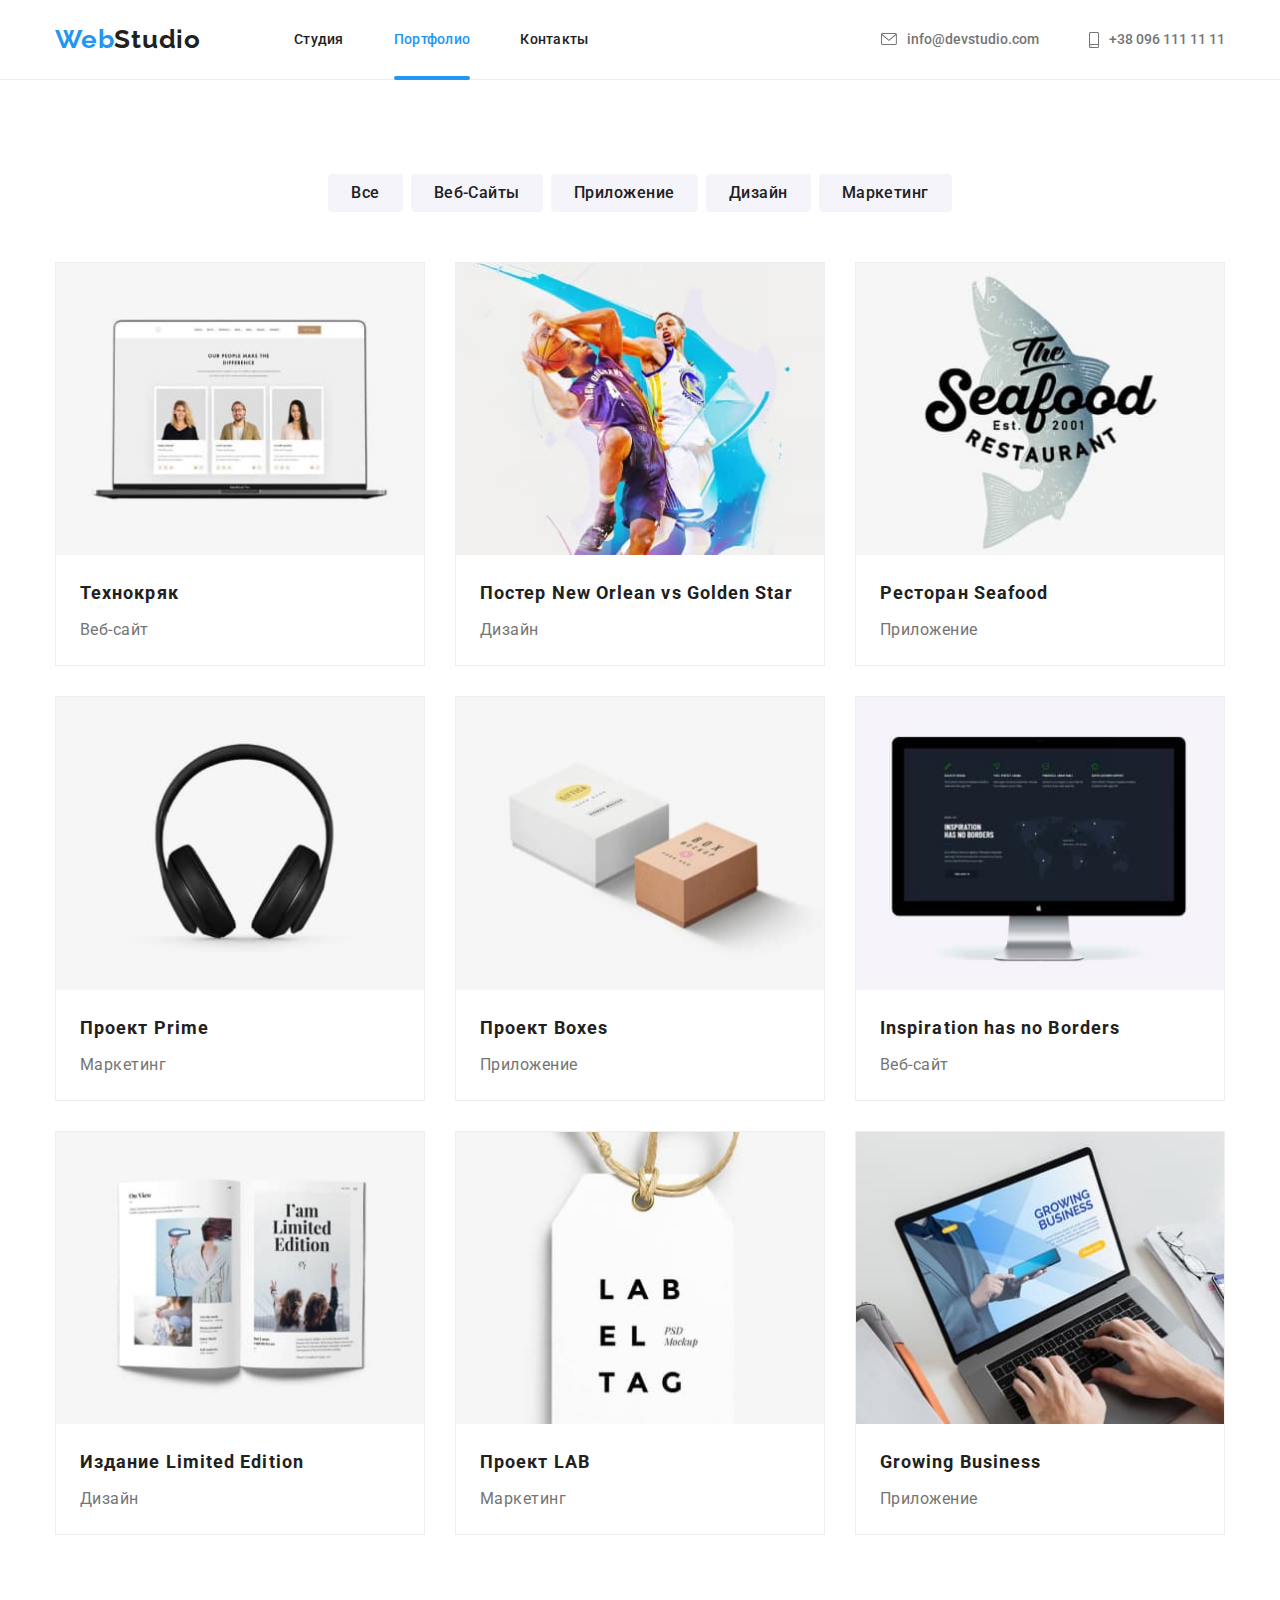
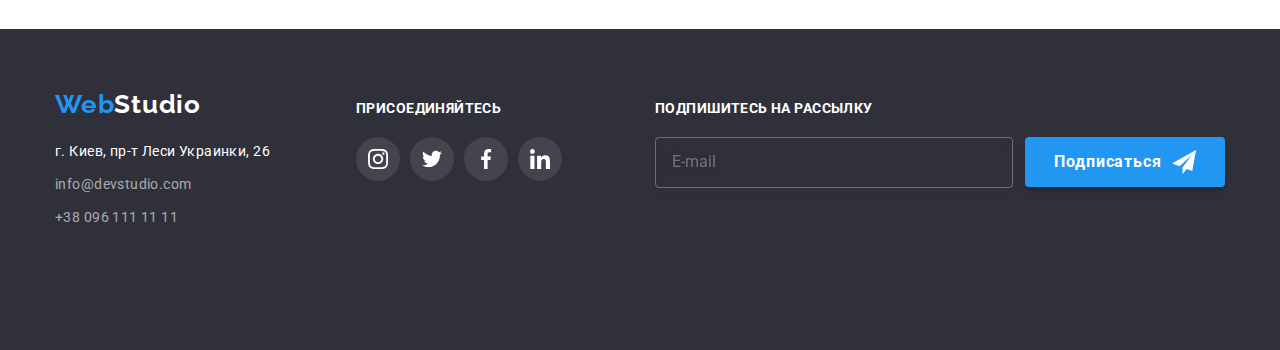
==== commit dd92c092: "Portfolio Footer is done" ====
--- a/portfolio.html
+++ b/portfolio.html
@@ -248,57 +248,59 @@
 
 <footer class="footer">
     <div class="container footer-parts">
-        <div class="main-contacts">
-            <a href="#" class="logo__part--white"><span class="logo__part--accent">Web</span>Studio</a>
-            <address>
-                <ul class="contact-list">
-                    <li class="contact-list__item">
-                        <p class="contact-list__text">г. Киев, пр-т Леси Украинки, 26</p>
+        <div class="addr-container">
+            <div class="main-contacts">
+                <a href="#" class="logo__part--white"><span class="logo__part--accent">Web</span>Studio</a>
+                <address>
+                    <ul class="contact-list">
+                        <li class="contact-list__item">
+                            <p class="contact-list__text">г. Киев, пр-т Леси Украинки, 26</p>
+                        </li>
+                        <li class="contact-list__item"><a class="contact-list__link"
+                                href="mailto:info@example.com">info@devstudio.com</a></li>
+                        <li class="contact-list__item"><a class="contact-list__link" href="tel:+380991111111">+38 096
+                                111 11 11</a></li>
+                    </ul>
+                </address>
+            </div>
+
+            <div class="social-networks-contacts">
+                <h2 class="call">Присоединяйтесь</h2>
+                <ul class="social-list">
+                    <li class="social-list__item">
+                        <a href="" class="footer-link">
+                            <svg class="footer-button">
+                                <use href="images/Svg/icons.svg#instagram">
+                                </use>
+                            </svg>
+                        </a>
                     </li>
-                    <li class="contact-list__item"><a class="contact-list__link"
-                            href="mailto:info@example.com">info@devstudio.com</a></li>
-                    <li class="contact-list__item"><a class="contact-list__link" href="tel:+380991111111">+38 096 111 11
-                            11</a></li>
+                    <li class="social-list__item">
+                        <a href="" class="footer-link">
+                            <svg class="footer-button">
+                                <use href="images/Svg/icons.svg#twitter">
+                                </use>
+                            </svg>
+                        </a>
+                    </li>
+                    <li class="social-list__item">
+                        <a href="" class="footer-link">
+                            <svg class="footer-button">
+                                <use href="images/Svg/icons.svg#facebook">
+                                </use>
+                            </svg>
+                        </a>
+                    </li>
+                    <li class="social-list__item">
+                        <a href="" class="footer-link">
+                            <svg class="footer-button">
+                                <use href="images/Svg/icons.svg#linkedin">
+                                </use>
+                            </svg>
+                        </a>
+                    </li>
                 </ul>
-            </address>
-        </div>
-
-        <div class="social-networks-contacts">
-            <h2 class="call">Присоединяйтесь</h2>
-            <ul class="social-list">
-                <li class="social-list__item">
-                    <a href="" class="footer-link">
-                        <svg class="footer-button">
-                            <use href="images/Svg/icons.svg#instagram">
-                            </use>
-                        </svg>
-                    </a>
-                </li>
-                <li class="social-list__item">
-                    <a href="" class="footer-link">
-                        <svg class="footer-button">
-                            <use href="images/Svg/icons.svg#twitter">
-                            </use>
-                        </svg>
-                    </a>
-                </li>
-                <li class="social-list__item">
-                    <a href="" class="footer-link">
-                        <svg class="footer-button">
-                            <use href="images/Svg/icons.svg#facebook">
-                            </use>
-                        </svg>
-                    </a>
-                </li>
-                <li class="social-list__item">
-                    <a href="" class="footer-link">
-                        <svg class="footer-button">
-                            <use href="images/Svg/icons.svg#linkedin">
-                            </use>
-                        </svg>
-                    </a>
-                </li>
-            </ul>
+            </div>
         </div>
         <div class="subscribe-form">
             <p class="call">Подпишитесь на рассылку</p>
--- a/css/main.min.css
+++ b/css/main.min.css
@@ -1,2 +1,2 @@
-h1,h2,h3,h4,h5,h6{color:#212121;margin-top:0px;margin-bottom:0px}p{margin-top:0px;margin-bottom:0px}img{display:block;max-width:100%;height:auto}ul{list-style:none;padding:0;margin:0}a{display:block;text-decoration:none;color:inherit}body{color:#212121;font-family:Roboto,sans-serif;background-color:#fff}.container{padding-left:15px;padding-right:15px;margin-left:auto;margin-right:auto}@media screen and (min-width: 480px){.container{width:480px}}@media screen and (min-width: 768px){.container{width:768px}}@media screen and (min-width: 1200px){.container{width:1200px}}.visually-hidden{position:absolute;width:1px;height:1px;margin:-1px;border:0;padding:0;clip:rect(0 0 0 0);overflow:hidden}.section{padding:94px 0;margin-left:auto;margin-right:auto}@media screen and (min-width: 768px){.section-feature{padding:60px 0;margin-left:auto;margin-right:auto}}@media screen and (min-width: 1200px){.section-feature{padding:94px 0;margin-left:auto;margin-right:auto}}@media screen and (min-width: 768px){.section-hero{padding-top:118px;padding-bottom:118px;background-color:#2f303a;text-align:center;max-width:768px;height:400px}}@media screen and (min-width: 1200px){.section-hero{padding-top:200px;padding-bottom:200px;background-color:#2f303a;text-align:center;background-image:-webkit-gradient(linear, left top, right top, from(rgba(47,48,58,0.4)), to(rgba(47,48,58,0.4))),url(../images/Studio/Hero.jpg);background-image:linear-gradient(to right, rgba(47,48,58,0.4), rgba(47,48,58,0.4)),url(../images/Studio/Hero.jpg);background-repeat:no-repeat;background-position:center;background-size:cover;max-width:1600px;height:600px}}.section-activity{padding-top:0}@media screen and (max-width: 1199px){.section-activity{display:none}}.section-team{background-color:#f5f4fa;padding:60px 0}@media screen and (min-width: 1200px){.section-team{background-color:#f5f4fa;padding:94px 0}}.section-clients{padding:60px 0px}@media screen and (min-width: 1200px){.section-clients{padding:94px 0px}}.header{height:80px;border-bottom:1px solid #ececec;display:-webkit-box;display:-ms-flexbox;display:flex;-webkit-box-align:center;-ms-flex-align:center;align-items:center}.header .container{display:-webkit-box;display:-ms-flexbox;display:flex;-webkit-box-align:center;-ms-flex-align:center;align-items:center}@media screen and (min-width: 768px){.site-nav{display:-webkit-box;display:-ms-flexbox;display:flex;margin-left:88px}.site-nav__item{position:relative}.site-nav__item:not(:last-child){margin-right:50px}.site-nav__link{display:block;padding-top:32px;padding-bottom:32px;font-weight:500;font-size:14px;line-height:1.14;letter-spacing:0.02em;-webkit-transition:color 250ms cubic-bezier(0.4, 0, 0.2, 1);transition:color 250ms cubic-bezier(0.4, 0, 0.2, 1)}.site-nav__link:hover,.site-nav__link:focus,.site-nav__link--active{color:#2196f3}.site-nav__link--active::after{content:"";position:absolute;bottom:0;margin-bottom:-1px;display:block;width:100%;height:4px;border-radius:2px;background-color:#2196f3}}@media screen and (min-width: 1200px){.site-nav{display:-webkit-box;display:-ms-flexbox;display:flex;margin-left:93px}.site-nav__item{position:relative}.site-nav__item:not(:last-child){margin-right:50px}.site-nav__link{display:block;padding-top:32px;padding-bottom:32px;font-weight:500;font-size:14px;line-height:1.14;letter-spacing:0.02em;-webkit-transition:color 250ms cubic-bezier(0.4, 0, 0.2, 1);transition:color 250ms cubic-bezier(0.4, 0, 0.2, 1)}.site-nav__link:hover,.site-nav__link:focus,.site-nav__link--active{color:#2196f3}.site-nav__link--active::after{content:"";position:absolute;bottom:0;margin-bottom:-1px;display:block;width:100%;height:4px;border-radius:2px;background-color:#2196f3}}@media screen and (min-width: 768px){.auth-nav{-webkit-box-orient:vertical;-webkit-box-direction:normal;-ms-flex-direction:column;flex-direction:column;display:-webkit-box;display:-ms-flexbox;display:flex;margin-left:auto;margin-bottom:-10px}.auth-nav__item{margin-bottom:10px}.auth-nav__link{display:-webkit-inline-box;display:-ms-inline-flexbox;display:inline-flex;color:#757575;text-decoration:none;cursor:pointer;font-weight:500;font-size:14px;line-height:1.14;-webkit-box-align:center;-ms-flex-align:center;align-items:center;-webkit-transition-duration:250ms;transition-duration:250ms;-webkit-transition-timing-function:cubic-bezier(0.4, 0, 0.2, 1);transition-timing-function:cubic-bezier(0.4, 0, 0.2, 1)}.auth-nav__link:hover,.auth-nav__link:focus{color:#2196f3}}.auth-nav__icon{display:block;margin-right:10px;fill:currentColor}@media screen and (min-width: 1200px){.auth-nav{display:-webkit-box;display:-ms-flexbox;display:flex;-webkit-box-orient:horizontal;-webkit-box-direction:normal;-ms-flex-direction:row;flex-direction:row;margin-left:auto}.auth-nav__item:not(:last-child){margin-right:50px}.auth-nav__link{display:-webkit-inline-box;display:-ms-inline-flexbox;display:inline-flex;padding-top:32px;padding-bottom:32px;color:#757575;text-decoration:none;cursor:pointer;font-weight:500;font-size:14px;line-height:1.14;-webkit-box-align:center;-ms-flex-align:center;align-items:center;-webkit-transition-duration:250ms;transition-duration:250ms;-webkit-transition-timing-function:cubic-bezier(0.4, 0, 0.2, 1);transition-timing-function:cubic-bezier(0.4, 0, 0.2, 1)}.auth-nav__link:hover,.auth-nav__link:focus{color:#2196f3}}.logo__part--black{color:#212121;font-family:Raleway,sans-serif;text-decoration:none;font-weight:bold;font-size:26px;line-height:1.19;letter-spacing:0.03em}.logo__part--accent{color:#2196f3}.logo__part--white{color:#fff;font-family:Raleway,sans-serif;text-decoration:none;font-weight:bold;font-size:26px;line-height:1.19;letter-spacing:0.03em;margin-bottom:20px}.main-button{width:200px;padding:10px;height:50px;font-weight:700;font-size:16px;line-height:1.8;letter-spacing:0.06em;color:#fff;background-color:#2196f3;-webkit-box-shadow:0px 4px 4px rgba(0,0,0,0.15);box-shadow:0px 4px 4px rgba(0,0,0,0.15);border-radius:4px;border:1px solid transparent;cursor:pointer}.filter-list__button{height:38px;font-weight:500;font-size:16px;line-height:1.6;text-align:center;letter-spacing:0.03em;padding-left:22px;padding-right:22px;color:#212121;background-color:#f5f4fa;border:1px solid #f5f4fa;border-radius:4px;-webkit-transition-property:background-color;transition-property:background-color;-webkit-transition-duration:250ms;transition-duration:250ms;-webkit-transition:background-color cubic-bezier(0.4, 0, 0.2, 1),color 500ms cubic-bezier(0.4, 0, 0.2, 1);transition:background-color cubic-bezier(0.4, 0, 0.2, 1),color 500ms cubic-bezier(0.4, 0, 0.2, 1)}.filter-list__button:hover,.filter-list__button:focus{color:#fff;background-color:#2196f3;cursor:pointer}.hero-title{font-size:26px;color:#fff;font-weight:900;text-align:center;letter-spacing:0.06em;text-transform:uppercase;line-height:1.36;margin-bottom:30px}@media screen and (min-width: 1200px){.hero-title{font-size:44px}}.title{font-weight:bold;font-size:36px;line-height:1.16;text-align:center;letter-spacing:0.03em;margin-bottom:50px}.feature-list{margin-bottom:-30px}@media screen and (min-width: 768px){.feature-list{display:-webkit-box;display:-ms-flexbox;display:flex;-ms-flex-wrap:wrap;flex-wrap:wrap;margin-right:-30px}}@media screen and (min-width: 1200px){.feature-list{display:-webkit-box;display:-ms-flexbox;display:flex;-ms-flex-wrap:nowrap;flex-wrap:nowrap}}.feature-list__item{width:100%;margin-bottom:30px}@media screen and (min-width: 768px){.feature-list__item{-ms-flex-preferred-size:calc((100% - 60px) / 2);flex-basis:calc((100% - 60px) / 2);margin-right:30px}}@media screen and (min-width: 1200px){.feature-list__item{-ms-flex-preferred-size:calc((100% - 120px) / 4);flex-basis:calc((100% - 120px) / 4)}}.feature-list__advantages{display:-webkit-box;display:-ms-flexbox;display:flex;height:120px;margin-bottom:30px;background-position:center;background-color:#f5f4fa;-webkit-box-align:center;-ms-flex-align:center;align-items:center;-webkit-box-pack:center;-ms-flex-pack:center;justify-content:center;border-radius:4px;fill:currentColor}.feature-list__text{color:#757575;font-size:14px;line-height:1.71;font-weight:400;letter-spacing:0.03em}.feature-list__title{font-style:normal;font-weight:bold;font-size:14px;line-height:1.14;letter-spacing:0.03em;text-transform:uppercase;text-align:start;margin-bottom:10px}.activity{display:-webkit-box;display:-ms-flexbox;display:flex}.activity .activity__item{position:relative;border-radius:10px;-webkit-filter:drop-shadow(0px 4px 4px rgba(0,0,0,0.25));filter:drop-shadow(0px 4px 4px rgba(0,0,0,0.25));overflow:hidden}.activity__item:not(:last-child){margin-right:30px}.activity__overlay{position:absolute;bottom:0;width:100%;background-color:rgba(47,48,58,0.8)}.activity__text{padding-top:27px;padding-bottom:27px;font-size:14px;font-weight:bold;line-height:1.14;letter-spacing:0.03em;text-align:center;text-transform:uppercase;color:#fff}.footer{background-color:#2f303a;padding:60px 0}.contact-list__text{font-style:normal;font-size:14px;line-height:1.7;font-weight:normal;letter-spacing:0.03em;margin:0;color:#fff;-webkit-transition-duration:250ms;transition-duration:250ms;-webkit-transition-timing-function:cubic-bezier(0.4, 0, 0.2, 1);transition-timing-function:cubic-bezier(0.4, 0, 0.2, 1)}.contact-list__text:hover,.contact-list__text:focus{color:#2196f3}.contact-list__item:not(:last-child){margin-bottom:9px}.contact-list-link{display:inline-block;font-weight:normal;font-size:14px;line-height:1.71;letter-spacing:0.03em;font-style:normal;text-decoration:none;color:rgba(255,255,255,0.6);-webkit-transition-duration:250ms;transition-duration:250ms;-webkit-transition-timing-function:cubic-bezier(0.4, 0, 0.2, 1);transition-timing-function:cubic-bezier(0.4, 0, 0.2, 1)}.contact-list-link:hover,.contact-list-link:focus{color:#2196f3}.footer-parts{display:-webkit-box;display:-ms-flexbox;display:flex;-webkit-box-align:baseline;-ms-flex-align:baseline;align-items:baseline}.main-contacts{width:231px}.social-networks-contacts{width:206px;margin-left:70px}.call{font-weight:bold;font-size:14px;line-height:1.14;letter-spacing:0.03em;text-transform:uppercase;margin-bottom:20px;color:#fff}.subscribe-form{margin-left:93px}.form-footer{display:-webkit-box;display:-ms-flexbox;display:flex}.third__footer-heading{font-weight:bold;font-size:14px;line-height:16px;letter-spacing:0.03em;text-transform:uppercase;margin-bottom:20px;color:#fff}.subscribe-field{display:-webkit-box;display:-ms-flexbox;display:flex}.subscribe-field__form-input{margin-right:12px;padding:15px 16px;width:358px;border:1px solid rgba(255,255,255,0.3);border-radius:4px;background-color:transparent;-webkit-filter:drop-shadow(0px 4px 4px rgba(0,0,0,0.15));filter:drop-shadow(0px 4px 4px rgba(0,0,0,0.15))}.subscribe-field__form-button{display:-webkit-box;display:-ms-flexbox;display:flex;-webkit-box-pack:center;-ms-flex-pack:center;justify-content:center;-webkit-box-align:center;-ms-flex-align:center;align-items:center;width:200px;padding:10px;height:50px;font-weight:700;font-size:16px;line-height:1.8;letter-spacing:0.06em;color:#fff;background-color:#2196f3;-webkit-box-shadow:0px 4px 4px rgba(0,0,0,0.15);box-shadow:0px 4px 4px rgba(0,0,0,0.15);border-radius:4px;border:1px solid transparent;cursor:pointer}.subscribe-field__form-icon{display:-webkit-box;display:-ms-flexbox;display:flex;-webkit-box-align:center;-ms-flex-align:center;align-items:center;margin-left:10px;fill:#fff}.social-list{display:-webkit-box;display:-ms-flexbox;display:flex;-webkit-box-pack:justify;-ms-flex-pack:justify;justify-content:space-between}.footer-button{height:20px;width:20px;fill:currentColor}.footer-link{display:-webkit-box;display:-ms-flexbox;display:flex;height:44px;width:44px;color:#fff;background-color:#43444d;border-radius:50%;-webkit-box-align:center;-ms-flex-align:center;align-items:center;-webkit-box-pack:center;-ms-flex-pack:center;justify-content:center;-webkit-transition-property:background-color;transition-property:background-color;-webkit-transition-duration:250ms;transition-duration:250ms;-webkit-transition-timing-function:cubic-bezier(0.4, 0, 0.2, 1);transition-timing-function:cubic-bezier(0.4, 0, 0.2, 1)}.footer-link:hover,.footer-link:focus{background-color:#2196f3}@media screen and (min-width: 768px){.team-list{display:-webkit-box;display:-ms-flexbox;display:flex;-ms-flex-wrap:wrap;flex-wrap:wrap;-webkit-box-pack:center;-ms-flex-pack:center;justify-content:center}}@media screen and (min-width: 1200px){.team-list{display:-webkit-box;display:-ms-flexbox;display:flex}}.team-list__card:not(:last-child){margin-right:30px}.team-list__card{background:#fff;border-radius:10px;-webkit-filter:drop-shadow(0px 4px 4px rgba(0,0,0,0.25));filter:drop-shadow(0px 4px 4px rgba(0,0,0,0.25));overflow:hidden}@media screen and (min-width: 768px){.team-list__card{margin-bottom:30px}}@media screen and (min-width: 1200px){.team-list__card{margin-bottom:0}}.info-card{padding-top:30px;padding-bottom:30px;border-top:0px;text-align:center}.info-card__title{font-size:16px;line-height:1.19;letter-spacing:0.03em;font-weight:500}.info-card__text{color:#757575;font-size:16px;line-height:1.19;font-weight:normal;letter-spacing:0.03em;margin-top:10px;margin-bottom:0}.info-card__list{display:-webkit-box;display:-ms-flexbox;display:flex;-webkit-box-align:center;-ms-flex-align:center;align-items:center;-webkit-box-pack:center;-ms-flex-pack:center;justify-content:center;padding:0px;margin-top:16px}.info-card__item:not(:last-child){margin-right:10px}.info-card__link{display:-webkit-box;display:-ms-flexbox;display:flex;-webkit-box-align:center;-ms-flex-align:center;align-items:center;-webkit-box-pack:center;-ms-flex-pack:center;justify-content:center;height:44px;width:44px;color:#afb1b8;border-radius:50%;-webkit-transition-duration:250ms;transition-duration:250ms;-webkit-transition-timing-function:cubic-bezier(0.4, 0, 0.2, 1);transition-timing-function:cubic-bezier(0.4, 0, 0.2, 1)}.info-card__link:hover,.info-card__link:focus{color:#fff;background:#2196f3}.info-card__icon{width:20px;height:20px;fill:currentColor}.clients-list{display:-webkit-box;display:-ms-flexbox;display:flex;-webkit-box-pack:justify;-ms-flex-pack:justify;justify-content:space-between}.clients-list__item{display:-webkit-box;display:-ms-flexbox;display:flex;-webkit-box-pack:center;-ms-flex-pack:center;justify-content:center;-webkit-box-align:center;-ms-flex-align:center;align-items:center}.clients-list__item:not(:last-child){margin-right:30px}.clients-icon{fill:currentColor}.clients-list__link{display:-webkit-box;display:-ms-flexbox;display:flex;-webkit-box-align:center;-ms-flex-align:center;align-items:center;-webkit-box-pack:center;-ms-flex-pack:center;justify-content:center;width:170px;height:92px;border:1px solid #afb1b8;-webkit-box-sizing:border-box;box-sizing:border-box;border-radius:4px;-webkit-transition-duration:250ms;transition-duration:250ms;-webkit-transition-timing-function:cubic-bezier(0.4, 0, 0.2, 1);transition-timing-function:cubic-bezier(0.4, 0, 0.2, 1);color:#afb1b8}.clients-list__link:hover,.clients-list__link:focus{color:#2196f3;border-color:#2196f3}.backdrop{opacity:1;position:fixed;top:0;left:0;width:100%;height:100%;background-color:rgba(0,0,0,0.2);-webkit-transition:opacity 250ms cubic-bezier(0.4, 0, 0.2, 1);transition:opacity 250ms cubic-bezier(0.4, 0, 0.2, 1)}.backdrop.is-hidden{opacity:0;pointer-events:none}.backdrop.is-hidden .modal{-webkit-transform:translate(-50%, -50%) scale(0.9);transform:translate(-50%, -50%) scale(0.9)}.modal{position:absolute;width:528px;height:581px;top:50%;left:50%;display:-webkit-box;display:-ms-flexbox;display:flex;-webkit-box-pack:end;-ms-flex-pack:end;justify-content:flex-end;-webkit-box-align:start;-ms-flex-align:start;align-items:flex-start;background-color:#fff;-webkit-transform:translate(-50%, -50%) scale(1);transform:translate(-50%, -50%) scale(1);-webkit-transition:-webkit-transform 250ms cubic-bezier(0.4, 0, 0.2, 1);transition:-webkit-transform 250ms cubic-bezier(0.4, 0, 0.2, 1);transition:transform 250ms cubic-bezier(0.4, 0, 0.2, 1);transition:transform 250ms cubic-bezier(0.4, 0, 0.2, 1), -webkit-transform 250ms cubic-bezier(0.4, 0, 0.2, 1)}@media screen and (max-width: 1199px){.modal{max-width:450px;max-height:609px}}.modal__close-button{position:absolute;top:8px;right:8px;width:30px;height:30px;border:1px solid rgba(0,0,0,0.1);border-radius:50%;background-color:#fff;display:-webkit-box;display:-ms-flexbox;display:flex;-webkit-box-pack:center;-ms-flex-pack:center;justify-content:center;-webkit-box-align:center;-ms-flex-align:center;align-items:center;cursor:pointer;-webkit-transition-property:fill;transition-property:fill;-webkit-transition-duration:250ms;transition-duration:250ms;-webkit-transition-timing-function:cubic-bezier(0.4, 0, 0.2, 1);transition-timing-function:cubic-bezier(0.4, 0, 0.2, 1)}.modal__close-button:focus,.modal__close-button:hover{cursor:pointer;color:#2196f3}.modal__close-button:focus{outline:none;-webkit-box-shadow:0 0 0 0.1em #2196f3;box-shadow:0 0 0 0.1em #2196f3}.modal__close-button--cross{fill:currentColor}.modal-form{width:528px;margin-left:auto;margin-right:auto;padding-top:35px;padding-bottom:45px;padding-left:39px;padding-right:41px}@media screen and (max-width: 1199px){.modal-form{width:450px}}.modal-form__heading{display:block;font-weight:bold;font-size:20px;line-height:1.15;text-align:center;letter-spacing:0.03em;margin-bottom:12px;color:#212121;text-shadow:0px 4px 4px rgba(0,0,0,0.25)}.modal-form__field{position:relative;display:-webkit-box;display:-ms-flexbox;display:flex;-webkit-box-orient:vertical;-webkit-box-direction:normal;-ms-flex-direction:column;flex-direction:column;margin-bottom:10px}.modal-form__field:hover>.modal-form__icon,.modal-form__field:focus-within>.modal-form__icon{fill:#2196f3;cursor:pointer}.modal-form__field:hover>.modal-form__input,.modal-form__field:focus-within>.modal-form__input{cursor:pointer;outline:none;border:1px solid #2196f3}.modal-form__field--comment{margin-bottom:20px}.modal-form__field:hover>.modal-form__icon,.modal-form__field:focus-within>.modal-form__icon{fill:#2196f3;cursor:pointer}.form-field:hover>.modal-form__input,.form-field:focus-within>.modal-form__input{cursor:pointer;outline:none;border:1px solid #2196f3}.modal-form__input{border:1px solid rgba(33,33,33,0.2);border-radius:4px;padding:11px 42px}.modal-form__label{margin-bottom:4px;font-weight:normal;font-size:12px;line-height:1.16;letter-spacing:0.01em;color:#757575}.modal-form__field textarea{width:448px;height:120px;padding:12px 16px;resize:none;-webkit-box-sizing:border-box;box-sizing:border-box}@media screen and (max-width: 1199px){.modal-form__field textarea{width:370px}}.modal-form__field input::-webkit-input-placeholder{font-weight:normal;font-size:12px;line-height:1.16;letter-spacing:0.01em;color:rgba(117,117,117,0.5)}.modal-form__field input:-ms-input-placeholder{font-weight:normal;font-size:12px;line-height:1.16;letter-spacing:0.01em;color:rgba(117,117,117,0.5)}.modal-form__field input::-ms-input-placeholder{font-weight:normal;font-size:12px;line-height:1.16;letter-spacing:0.01em;color:rgba(117,117,117,0.5)}.modal-form__field input::placeholder{font-weight:normal;font-size:12px;line-height:1.16;letter-spacing:0.01em;color:rgba(117,117,117,0.5)}.modal-form__field textarea::-webkit-input-placeholder{font-weight:normal;font-size:12px;line-height:1.16;letter-spacing:0.01em;color:rgba(117,117,117,0.5)}.modal-form__field textarea:-ms-input-placeholder{font-weight:normal;font-size:12px;line-height:1.16;letter-spacing:0.01em;color:rgba(117,117,117,0.5)}.modal-form__field textarea::-ms-input-placeholder{font-weight:normal;font-size:12px;line-height:1.16;letter-spacing:0.01em;color:rgba(117,117,117,0.5)}.modal-form__field textarea::placeholder{font-weight:normal;font-size:12px;line-height:1.16;letter-spacing:0.01em;color:rgba(117,117,117,0.5)}.agreement{display:-webkit-box;display:-ms-flexbox;display:flex;-webkit-box-align:center;-ms-flex-align:center;align-items:center;-webkit-box-pack:center;-ms-flex-pack:center;justify-content:center;margin-bottom:30px;position:relative;cursor:pointer;text-align:center;font-weight:400;font-size:12px;line-height:1.17;letter-spacing:0.03em}@media screen and (min-width: 364px){.agreement{display:-webkit-box;display:-ms-flexbox;display:flex;-webkit-box-align:center;-ms-flex-align:center;align-items:center;-webkit-box-pack:center;-ms-flex-pack:center;justify-content:center;-ms-flex-wrap:wrap;flex-wrap:wrap}}.agreement__text{display:inline-block;font-size:14px;line-height:1.71;letter-spacing:0.03em;color:#757575}@media screen and (max-width: 1199px){.agreement__text{font-size:12px;line-height:1.167;letter-spacing:0.03em}}.agreement__link{display:inline-block;letter-spacing:0.03em;text-decoration:underline;color:#2196f3;font-size:14px;line-height:1.71;letter-spacing:0.03em;margin-left:6px}@media screen and (max-width: 1199px){.agreement__link{font-size:12px;line-height:1.167;letter-spacing:0.03em}}.modal-form__icon{position:absolute;top:30px;left:12px;fill:#212121}.agreement__checkbox{position:absolute;margin:-1px;width:1px;height:1px;border:0;padding:0;clip:rect(0 0 0 0);overflow:hidden}.agreement__checkbox:checked+.agreement__icon{background-color:#2196f3;border:2px solid #2196f3;background-image:url(../images/Svg/check.svg);background-size:contain;background-origin:border-box;fill:transparent;border-color:transparent}.agreement__icon{width:16px;height:15px;border-radius:2px;cursor:pointer;margin-right:7px;border:2px solid black}.submit-button{display:-webkit-box;display:-ms-flexbox;display:flex;margin-left:auto;margin-right:auto;font-size:16px;line-height:1.87;letter-spacing:0.06em;padding:10px 56px;font-weight:bold;color:#fff;background:#2196f3;-webkit-box-shadow:0px 4px 4px rgba(0,0,0,0.15);box-shadow:0px 4px 4px rgba(0,0,0,0.15);border-radius:4px;border:none;cursor:pointer}.project-list{display:-webkit-box;display:-ms-flexbox;display:flex;-ms-flex-wrap:wrap;flex-wrap:wrap;margin-bottom:calc(-1 * 30px);margin-left:calc(-1 * 30px)}.project-list__item{background:#fff;-webkit-box-sizing:border-box;box-sizing:border-box;-ms-flex-preferred-size:calc(100% / 3 - 30px);flex-basis:calc(100% / 3 - 30px);margin-left:30px;margin-bottom:30px}.project-list__item:hover,.project-list__item:focus{cursor:pointer;background:#f5f4fa;-webkit-box-shadow:0px 1px 1px rgba(0,0,0,0.12),0px 4px 4px rgba(0,0,0,0.06),1px 4px 6px rgba(0,0,0,0.16);box-shadow:0px 1px 1px rgba(0,0,0,0.12),0px 4px 4px rgba(0,0,0,0.06),1px 4px 6px rgba(0,0,0,0.16);border-radius:10px;overflow:hidden}.project-list__card{background:#fff;border:1px solid #eee}.project-list__thumb{position:relative;overflow:hidden}.card-overlay{position:absolute;opacity:0;top:0;left:0;width:100%;height:100%;overflow:auto;background:rgba(33,150,243,0.9);-webkit-transform:translateY(100%);transform:translateY(100%);-webkit-transition:opacity 250ms cubic-bezier(0.4, 0, 0.2, 1),-webkit-transform 250ms cubic-bezier(0.4, 0, 0.2, 1);transition:opacity 250ms cubic-bezier(0.4, 0, 0.2, 1),-webkit-transform 250ms cubic-bezier(0.4, 0, 0.2, 1);transition:transform 250ms cubic-bezier(0.4, 0, 0.2, 1),opacity 250ms cubic-bezier(0.4, 0, 0.2, 1);transition:transform 250ms cubic-bezier(0.4, 0, 0.2, 1),opacity 250ms cubic-bezier(0.4, 0, 0.2, 1),-webkit-transform 250ms cubic-bezier(0.4, 0, 0.2, 1)}.card-overlay__text{font-weight:400;font-size:18px;line-height:28px;letter-spacing:0.03em;padding:63px 24px;overflow:auto;color:#fff}.project-list__information{padding:20px 24px}.project-list__title{font-size:18px;line-height:2;font-weight:bold;letter-spacing:0.06em}.project-list__text{font-size:16px;line-height:30px;color:#757575;letter-spacing:0.03em;font-weight:normal;margin-top:4px}.project-list__link:hover .card-overlay,.project-list__link:focus .card-overlay{-webkit-transform:translateY(0);transform:translateY(0);opacity:1}.project-list__link:hover,.project-list__link:focus{background-color:#fff;-webkit-box-shadow:0px 1px 1px rgba(0,0,0,0.12),0px 4px 4px rgba(0,0,0,0.06),1px 4px 6px rgba(0,0,0,0.16);box-shadow:0px 1px 1px rgba(0,0,0,0.12),0px 4px 4px rgba(0,0,0,0.06),1px 4px 6px rgba(0,0,0,0.16)}.filter-list{display:-webkit-box;display:-ms-flexbox;display:flex;-webkit-box-pack:center;-ms-flex-pack:center;justify-content:center;margin-bottom:50px}.filter-list__item:not(:last-child){margin-right:8px}
+h1,h2,h3,h4,h5,h6{color:#212121;margin-top:0px;margin-bottom:0px}p{margin-top:0px;margin-bottom:0px}img{display:block;max-width:100%;height:auto}ul{list-style:none;padding:0;margin:0}a{display:block;text-decoration:none;color:inherit}body{color:#212121;font-family:Roboto,sans-serif;background-color:#fff}.container{padding-left:15px;padding-right:15px;margin-left:auto;margin-right:auto}@media screen and (min-width: 480px){.container{width:480px}}@media screen and (min-width: 768px){.container{width:768px}}@media screen and (min-width: 1200px){.container{width:1200px}}.visually-hidden{position:absolute;width:1px;height:1px;margin:-1px;border:0;padding:0;clip:rect(0 0 0 0);overflow:hidden}.section{padding:94px 0;margin-left:auto;margin-right:auto}@media screen and (min-width: 768px){.section-feature{padding:60px 0;margin-left:auto;margin-right:auto}}@media screen and (min-width: 1200px){.section-feature{padding:94px 0;margin-left:auto;margin-right:auto}}@media screen and (min-width: 768px){.section-hero{padding-top:118px;padding-bottom:118px;background-color:#2f303a;text-align:center;max-width:768px;height:400px}}@media screen and (min-width: 1200px){.section-hero{padding-top:200px;padding-bottom:200px;background-color:#2f303a;text-align:center;background-image:-webkit-gradient(linear, left top, right top, from(rgba(47,48,58,0.4)), to(rgba(47,48,58,0.4))),url(../images/Studio/Hero.jpg);background-image:linear-gradient(to right, rgba(47,48,58,0.4), rgba(47,48,58,0.4)),url(../images/Studio/Hero.jpg);background-repeat:no-repeat;background-position:center;background-size:cover;max-width:1600px;height:600px}}.section-activity{padding-top:0}@media screen and (max-width: 1199px){.section-activity{display:none}}.section-team{background-color:#f5f4fa;padding:60px 0}@media screen and (min-width: 1200px){.section-team{background-color:#f5f4fa;padding:94px 0}}.section-clients{padding:60px 0px}@media screen and (min-width: 1200px){.section-clients{padding:94px 0px}}.header{height:80px;border-bottom:1px solid #ececec;display:-webkit-box;display:-ms-flexbox;display:flex;-webkit-box-align:center;-ms-flex-align:center;align-items:center}.header .container{display:-webkit-box;display:-ms-flexbox;display:flex;-webkit-box-align:center;-ms-flex-align:center;align-items:center}@media screen and (min-width: 768px){.site-nav{display:-webkit-box;display:-ms-flexbox;display:flex;margin-left:88px}.site-nav__item{position:relative}.site-nav__item:not(:last-child){margin-right:50px}.site-nav__link{display:block;padding-top:32px;padding-bottom:32px;font-weight:500;font-size:14px;line-height:1.14;letter-spacing:0.02em;-webkit-transition:color 250ms cubic-bezier(0.4, 0, 0.2, 1);transition:color 250ms cubic-bezier(0.4, 0, 0.2, 1)}.site-nav__link:hover,.site-nav__link:focus,.site-nav__link--active{color:#2196f3}.site-nav__link--active::after{content:"";position:absolute;bottom:0;margin-bottom:-1px;display:block;width:100%;height:4px;border-radius:2px;background-color:#2196f3}}@media screen and (min-width: 1200px){.site-nav{display:-webkit-box;display:-ms-flexbox;display:flex;margin-left:93px}.site-nav__item{position:relative}.site-nav__item:not(:last-child){margin-right:50px}.site-nav__link{display:block;padding-top:32px;padding-bottom:32px;font-weight:500;font-size:14px;line-height:1.14;letter-spacing:0.02em;-webkit-transition:color 250ms cubic-bezier(0.4, 0, 0.2, 1);transition:color 250ms cubic-bezier(0.4, 0, 0.2, 1)}.site-nav__link:hover,.site-nav__link:focus,.site-nav__link--active{color:#2196f3}.site-nav__link--active::after{content:"";position:absolute;bottom:0;margin-bottom:-1px;display:block;width:100%;height:4px;border-radius:2px;background-color:#2196f3}}@media screen and (min-width: 768px){.auth-nav{-webkit-box-orient:vertical;-webkit-box-direction:normal;-ms-flex-direction:column;flex-direction:column;display:-webkit-box;display:-ms-flexbox;display:flex;margin-left:auto;margin-bottom:-10px}.auth-nav__item{margin-bottom:10px}.auth-nav__link{display:-webkit-inline-box;display:-ms-inline-flexbox;display:inline-flex;color:#757575;text-decoration:none;cursor:pointer;font-weight:500;font-size:14px;line-height:1.14;-webkit-box-align:center;-ms-flex-align:center;align-items:center;-webkit-transition-duration:250ms;transition-duration:250ms;-webkit-transition-timing-function:cubic-bezier(0.4, 0, 0.2, 1);transition-timing-function:cubic-bezier(0.4, 0, 0.2, 1)}.auth-nav__link:hover,.auth-nav__link:focus{color:#2196f3}}.auth-nav__icon{display:block;margin-right:10px;fill:currentColor}@media screen and (min-width: 1200px){.auth-nav{display:-webkit-box;display:-ms-flexbox;display:flex;-webkit-box-orient:horizontal;-webkit-box-direction:normal;-ms-flex-direction:row;flex-direction:row;margin-left:auto}.auth-nav__item:not(:last-child){margin-right:50px}.auth-nav__link{display:-webkit-inline-box;display:-ms-inline-flexbox;display:inline-flex;padding-top:32px;padding-bottom:32px;color:#757575;text-decoration:none;cursor:pointer;font-weight:500;font-size:14px;line-height:1.14;-webkit-box-align:center;-ms-flex-align:center;align-items:center;-webkit-transition-duration:250ms;transition-duration:250ms;-webkit-transition-timing-function:cubic-bezier(0.4, 0, 0.2, 1);transition-timing-function:cubic-bezier(0.4, 0, 0.2, 1)}.auth-nav__link:hover,.auth-nav__link:focus{color:#2196f3}}.logo__part--black{color:#212121;font-family:Raleway,sans-serif;text-decoration:none;font-weight:bold;font-size:26px;line-height:1.19;letter-spacing:0.03em}.logo__part--accent{color:#2196f3}.logo__part--white{color:#fff;font-family:Raleway,sans-serif;text-decoration:none;font-weight:bold;font-size:26px;line-height:1.19;letter-spacing:0.03em;margin-bottom:20px}.main-button{width:200px;padding:10px;height:50px;font-weight:700;font-size:16px;line-height:1.8;letter-spacing:0.06em;color:#fff;background-color:#2196f3;-webkit-box-shadow:0px 4px 4px rgba(0,0,0,0.15);box-shadow:0px 4px 4px rgba(0,0,0,0.15);border-radius:4px;border:1px solid transparent;cursor:pointer}.filter-list__button{height:38px;font-weight:500;font-size:16px;line-height:1.6;text-align:center;letter-spacing:0.03em;padding-left:22px;padding-right:22px;color:#212121;background-color:#f5f4fa;border:1px solid #f5f4fa;border-radius:4px;-webkit-transition-property:background-color;transition-property:background-color;-webkit-transition-duration:250ms;transition-duration:250ms;-webkit-transition:background-color cubic-bezier(0.4, 0, 0.2, 1),color 500ms cubic-bezier(0.4, 0, 0.2, 1);transition:background-color cubic-bezier(0.4, 0, 0.2, 1),color 500ms cubic-bezier(0.4, 0, 0.2, 1)}.filter-list__button:hover,.filter-list__button:focus{color:#fff;background-color:#2196f3;cursor:pointer}.hero-title{font-size:26px;color:#fff;font-weight:900;text-align:center;letter-spacing:0.06em;text-transform:uppercase;line-height:1.36;margin-bottom:30px}@media screen and (min-width: 1200px){.hero-title{font-size:44px}}.title{font-weight:bold;font-size:36px;line-height:1.16;text-align:center;letter-spacing:0.03em}@media screen and (min-width: 768px){.title{margin-bottom:30px}}@media screen and (min-width: 1200px){.title{margin-bottom:50px}}.feature-list{padding-left:0;margin-top:0}@media screen and (min-width: 768px){.feature-list{display:-webkit-box;display:-ms-flexbox;display:flex;-ms-flex-wrap:wrap;flex-wrap:wrap;margin-left:-30px;margin-bottom:-30px}}@media screen and (min-width: 1200px){.feature-list{display:-webkit-box;display:-ms-flexbox;display:flex;-ms-flex-wrap:nowrap;flex-wrap:nowrap}}.feature-list__item{width:100%;margin-bottom:30px}@media screen and (min-width: 768px){.feature-list__item{-ms-flex-preferred-size:calc((100% - 60px) / 2);flex-basis:calc((100% - 60px) / 2);margin-left:30px;margin-bottom:30px}}@media screen and (min-width: 1200px){.feature-list__item{-ms-flex-preferred-size:calc((100% - 120px) / 4);flex-basis:calc((100% - 120px) / 4)}}.feature-list__advantages{display:-webkit-box;display:-ms-flexbox;display:flex;height:120px;margin-bottom:30px;background-position:center;background-color:#f5f4fa;-webkit-box-align:center;-ms-flex-align:center;align-items:center;-webkit-box-pack:center;-ms-flex-pack:center;justify-content:center;border-radius:4px;fill:currentColor}.feature-list__text{color:#757575;font-size:14px;line-height:1.71;font-weight:400;letter-spacing:0.03em}.feature-list__title{font-style:normal;font-weight:bold;font-size:14px;line-height:1.14;letter-spacing:0.03em;text-transform:uppercase;text-align:start;margin-bottom:10px}.activity{display:-webkit-box;display:-ms-flexbox;display:flex}.activity .activity__item{position:relative;border-radius:10px;-webkit-filter:drop-shadow(0px 4px 4px rgba(0,0,0,0.25));filter:drop-shadow(0px 4px 4px rgba(0,0,0,0.25));overflow:hidden}.activity__item:not(:last-child){margin-right:30px}.activity__overlay{position:absolute;bottom:0;width:100%;background-color:rgba(47,48,58,0.8)}.activity__text{padding-top:27px;padding-bottom:27px;font-size:14px;font-weight:bold;line-height:1.14;letter-spacing:0.03em;text-align:center;text-transform:uppercase;color:#fff}.footer{background-color:#2f303a;padding:60px 0}@media screen and (min-width: 768px){.contact-list{text-align:center}}@media screen and (min-width: 1200px){.contact-list{text-align:start}}.contact-list__text{font-style:normal;font-size:14px;line-height:1.7;font-weight:normal;letter-spacing:0.03em;margin:0;color:#fff;-webkit-transition-duration:250ms;transition-duration:250ms;-webkit-transition-timing-function:cubic-bezier(0.4, 0, 0.2, 1);transition-timing-function:cubic-bezier(0.4, 0, 0.2, 1)}.contact-list__text:hover,.contact-list__text:focus{color:#2196f3}.contact-list__item:not(:last-child){margin-bottom:9px}.contact-list__link{display:inline-block;font-weight:normal;font-size:14px;line-height:1.71;letter-spacing:0.03em;font-style:normal;text-decoration:none;color:rgba(255,255,255,0.6);-webkit-transition-duration:250ms;transition-duration:250ms;-webkit-transition-timing-function:cubic-bezier(0.4, 0, 0.2, 1);transition-timing-function:cubic-bezier(0.4, 0, 0.2, 1)}.contact-list__link:hover,.contact-list__link:focus{color:#2196f3}@media screen and (min-width: 768px){.addr-container{width:100%;display:-webkit-box;display:-ms-flexbox;display:flex;-webkit-box-pack:justify;-ms-flex-pack:justify;justify-content:space-between;-webkit-box-align:baseline;-ms-flex-align:baseline;align-items:baseline;-webkit-box-orient:horizontal;-webkit-box-direction:normal;-ms-flex-direction:row;flex-direction:row}}@media screen and (min-width: 768px) and (max-width: 1199px){.addr-container{padding-left:61px;padding-right:61px}}@media screen and (min-width: 768px){.footer-parts{display:-webkit-box;display:-ms-flexbox;display:flex;-webkit-box-orient:vertical;-webkit-box-direction:normal;-ms-flex-direction:column;flex-direction:column;max-height:463px}}@media screen and (min-width: 1200px){.footer-parts{display:-webkit-box;display:-ms-flexbox;display:flex;-webkit-box-align:baseline;-ms-flex-align:baseline;align-items:baseline;-webkit-box-orient:horizontal;-webkit-box-direction:normal;-ms-flex-direction:row;flex-direction:row}}@media screen and (min-width: 768px){.main-contacts{margin-bottom:60px;-webkit-box-align:center;-ms-flex-align:center;align-items:center;-webkit-box-pack:center;-ms-flex-pack:center;justify-content:center;display:-webkit-box;display:-ms-flexbox;display:flex;-webkit-box-orient:vertical;-webkit-box-direction:normal;-ms-flex-direction:column;flex-direction:column}}@media screen and (min-width: 1200px){.main-contacts{width:231px;-webkit-box-align:start;-ms-flex-align:start;align-items:flex-start}}.social-networks-contacts{-webkit-box-pack:end;-ms-flex-pack:end;justify-content:flex-end;width:206px;margin-left:70px}@media screen and (min-width: 768px){.social-networks-contacts{text-align:center}}@media screen and (min-width: 1200px){.social-networks-contacts{text-align:start}}.call{font-weight:bold;font-size:14px;line-height:1.14;letter-spacing:0.03em;text-transform:uppercase;margin-bottom:20px;color:#fff}@media screen and (min-width: 768px){.subscribe-form{text-align:center;margin-left:auto;margin-right:auto}}@media screen and (min-width: 1200px){.subscribe-form{text-align:start;margin-left:93px}}.form-footer{display:-webkit-box;display:-ms-flexbox;display:flex}.third__footer-heading{font-weight:bold;font-size:14px;line-height:16px;letter-spacing:0.03em;text-transform:uppercase;margin-bottom:20px;color:#fff}.subscribe-field{display:-webkit-box;display:-ms-flexbox;display:flex}@media screen and (min-width: 768px){.subscribe-field{display:-webkit-box;display:-ms-flexbox;display:flex;-webkit-box-orient:vertical;-webkit-box-direction:normal;-ms-flex-direction:column;flex-direction:column}}@media screen and (min-width: 1200px){.subscribe-field{-webkit-box-orient:horizontal;-webkit-box-direction:normal;-ms-flex-direction:row;flex-direction:row}}.subscribe-field__form-input{margin-right:12px;padding:15px 16px;border:1px solid rgba(255,255,255,0.3);border-radius:4px;background-color:transparent;-webkit-filter:drop-shadow(0px 4px 4px rgba(0,0,0,0.15));filter:drop-shadow(0px 4px 4px rgba(0,0,0,0.15))}@media screen and (min-width: 768px){.subscribe-field__form-input{margin-bottom:30px;width:450px;margin-left:auto;margin-right:auto}}@media screen and (min-width: 1200px){.subscribe-field__form-input{margin-bottom:0;margin-right:12px;width:358px}}.subscribe-field__form-button{display:-webkit-box;display:-ms-flexbox;display:flex;-webkit-box-pack:center;-ms-flex-pack:center;justify-content:center;-webkit-box-align:center;-ms-flex-align:center;align-items:center;width:200px;padding:10px;height:50px;font-weight:700;font-size:16px;line-height:1.8;letter-spacing:0.06em;margin-left:auto;margin-right:auto;color:#fff;background-color:#2196f3;-webkit-box-shadow:0px 4px 4px rgba(0,0,0,0.15);box-shadow:0px 4px 4px rgba(0,0,0,0.15);border-radius:4px;border:1px solid transparent;cursor:pointer}.subscribe-field__form-icon{display:-webkit-box;display:-ms-flexbox;display:flex;-webkit-box-align:center;-ms-flex-align:center;align-items:center;margin-left:10px;fill:#fff}.social-list{display:-webkit-box;display:-ms-flexbox;display:flex;-webkit-box-pack:justify;-ms-flex-pack:justify;justify-content:space-between}.footer-button{height:20px;width:20px;fill:currentColor}.footer-link{display:-webkit-box;display:-ms-flexbox;display:flex;height:44px;width:44px;color:#fff;background-color:#43444d;border-radius:50%;-webkit-box-align:center;-ms-flex-align:center;align-items:center;-webkit-box-pack:center;-ms-flex-pack:center;justify-content:center;-webkit-transition-property:background-color;transition-property:background-color;-webkit-transition-duration:250ms;transition-duration:250ms;-webkit-transition-timing-function:cubic-bezier(0.4, 0, 0.2, 1);transition-timing-function:cubic-bezier(0.4, 0, 0.2, 1)}.footer-link:hover,.footer-link:focus{background-color:#2196f3}@media screen and (min-width: 768px){.team-list{display:-webkit-box;display:-ms-flexbox;display:flex;-ms-flex-wrap:wrap;flex-wrap:wrap;-webkit-box-pack:center;-ms-flex-pack:center;justify-content:center}}@media screen and (min-width: 1200px){.team-list{display:-webkit-box;display:-ms-flexbox;display:flex}}.team-list__card:not(:last-child){margin-right:30px}.team-list__card{background:#fff;border-radius:10px;-webkit-filter:drop-shadow(0px 4px 4px rgba(0,0,0,0.25));filter:drop-shadow(0px 4px 4px rgba(0,0,0,0.25));overflow:hidden}@media screen and (min-width: 768px){.team-list__card{margin-bottom:30px}}@media screen and (min-width: 1200px){.team-list__card{margin-bottom:0}}.info-card{padding-top:30px;padding-bottom:30px;border-top:0px;text-align:center}.info-card__title{font-size:16px;line-height:1.19;letter-spacing:0.03em;font-weight:500}.info-card__text{color:#757575;font-size:16px;line-height:1.19;font-weight:normal;letter-spacing:0.03em;margin-top:10px;margin-bottom:0}.info-card__list{display:-webkit-box;display:-ms-flexbox;display:flex;-webkit-box-align:center;-ms-flex-align:center;align-items:center;-webkit-box-pack:center;-ms-flex-pack:center;justify-content:center;padding:0px;margin-top:16px}.info-card__item:not(:last-child){margin-right:10px}.info-card__link{display:-webkit-box;display:-ms-flexbox;display:flex;-webkit-box-align:center;-ms-flex-align:center;align-items:center;-webkit-box-pack:center;-ms-flex-pack:center;justify-content:center;height:44px;width:44px;color:#afb1b8;border-radius:50%;-webkit-transition-duration:250ms;transition-duration:250ms;-webkit-transition-timing-function:cubic-bezier(0.4, 0, 0.2, 1);transition-timing-function:cubic-bezier(0.4, 0, 0.2, 1)}.info-card__link:hover,.info-card__link:focus{color:#fff;background:#2196f3}.info-card__icon{width:20px;height:20px;fill:currentColor}.clients-list{margin-bottom:-30px}@media screen and (min-width: 768px){.clients-list{display:-webkit-box;display:-ms-flexbox;display:flex;-ms-flex-wrap:wrap;flex-wrap:wrap;-webkit-box-pack:justify;-ms-flex-pack:justify;justify-content:space-between}.clients-list__item{-ms-flex-preferred-size:calc((100% - 90px) / 3);flex-basis:calc((100% - 90px) / 3);margin-bottom:30px}}@media screen and (min-width: 1200px){.clients-list{display:-webkit-box;display:-ms-flexbox;display:flex;-webkit-box-pack:center;-ms-flex-pack:center;justify-content:center;-ms-flex-wrap:nowrap;flex-wrap:nowrap}.clients-list__item{display:-webkit-box;display:-ms-flexbox;display:flex;-webkit-box-pack:center;-ms-flex-pack:center;justify-content:center;-webkit-box-align:center;-ms-flex-align:center;align-items:center}.clients-list__item:not(:last-child){margin-right:30px}}.clients-list__icon{fill:currentColor}.clients-list__link{display:-webkit-box;display:-ms-flexbox;display:flex;-webkit-box-align:center;-ms-flex-align:center;align-items:center;-webkit-box-pack:center;-ms-flex-pack:center;justify-content:center;width:170px;height:92px;border:1px solid #afb1b8;-webkit-box-sizing:border-box;box-sizing:border-box;border-radius:4px;-webkit-transition-duration:250ms;transition-duration:250ms;-webkit-transition-timing-function:cubic-bezier(0.4, 0, 0.2, 1);transition-timing-function:cubic-bezier(0.4, 0, 0.2, 1);color:#afb1b8}@media screen and (min-width: 768px){.clients-list__link{width:226px}}.clients-list__link:hover,.clients-list__link:focus{color:#2196f3;border-color:#2196f3}.backdrop{opacity:1;position:fixed;top:0;left:0;width:100%;height:100%;background-color:rgba(0,0,0,0.2);-webkit-transition:opacity 250ms cubic-bezier(0.4, 0, 0.2, 1);transition:opacity 250ms cubic-bezier(0.4, 0, 0.2, 1)}.backdrop.is-hidden{opacity:0;pointer-events:none}.backdrop.is-hidden .modal{-webkit-transform:translate(-50%, -50%) scale(0.9);transform:translate(-50%, -50%) scale(0.9)}.modal{position:absolute;width:528px;height:581px;top:50%;left:50%;display:-webkit-box;display:-ms-flexbox;display:flex;-webkit-box-pack:end;-ms-flex-pack:end;justify-content:flex-end;-webkit-box-align:start;-ms-flex-align:start;align-items:flex-start;background-color:#fff;-webkit-transform:translate(-50%, -50%) scale(1);transform:translate(-50%, -50%) scale(1);-webkit-transition:-webkit-transform 250ms cubic-bezier(0.4, 0, 0.2, 1);transition:-webkit-transform 250ms cubic-bezier(0.4, 0, 0.2, 1);transition:transform 250ms cubic-bezier(0.4, 0, 0.2, 1);transition:transform 250ms cubic-bezier(0.4, 0, 0.2, 1), -webkit-transform 250ms cubic-bezier(0.4, 0, 0.2, 1)}@media screen and (max-width: 1199px){.modal{max-width:450px;max-height:609px}}.modal__close-button{position:absolute;top:8px;right:8px;width:30px;height:30px;border:1px solid rgba(0,0,0,0.1);border-radius:50%;background-color:#fff;display:-webkit-box;display:-ms-flexbox;display:flex;-webkit-box-pack:center;-ms-flex-pack:center;justify-content:center;-webkit-box-align:center;-ms-flex-align:center;align-items:center;cursor:pointer;-webkit-transition-property:fill;transition-property:fill;-webkit-transition-duration:250ms;transition-duration:250ms;-webkit-transition-timing-function:cubic-bezier(0.4, 0, 0.2, 1);transition-timing-function:cubic-bezier(0.4, 0, 0.2, 1)}.modal__close-button:focus,.modal__close-button:hover{cursor:pointer;color:#2196f3}.modal__close-button:focus{outline:none;-webkit-box-shadow:0 0 0 0.1em #2196f3;box-shadow:0 0 0 0.1em #2196f3}.modal__close-button--cross{fill:currentColor}.modal-form{width:528px;margin-left:auto;margin-right:auto;padding-top:35px;padding-bottom:45px;padding-left:39px;padding-right:41px}@media screen and (max-width: 1199px){.modal-form{width:450px}}.modal-form__heading{display:block;font-weight:bold;font-size:20px;line-height:1.15;text-align:center;letter-spacing:0.03em;margin-bottom:12px;color:#212121;text-shadow:0px 4px 4px rgba(0,0,0,0.25)}.modal-form__field{position:relative;display:-webkit-box;display:-ms-flexbox;display:flex;-webkit-box-orient:vertical;-webkit-box-direction:normal;-ms-flex-direction:column;flex-direction:column;margin-bottom:10px}.modal-form__field:hover>.modal-form__icon,.modal-form__field:focus-within>.modal-form__icon{fill:#2196f3;cursor:pointer}.modal-form__field:hover>.modal-form__input,.modal-form__field:focus-within>.modal-form__input{cursor:pointer;outline:none;border:1px solid #2196f3}.modal-form__field--comment{margin-bottom:20px}.modal-form__field:hover>.modal-form__icon,.modal-form__field:focus-within>.modal-form__icon{fill:#2196f3;cursor:pointer}.form-field:hover>.modal-form__input,.form-field:focus-within>.modal-form__input{cursor:pointer;outline:none;border:1px solid #2196f3}.modal-form__input{border:1px solid rgba(33,33,33,0.2);border-radius:4px;padding:11px 42px}.modal-form__label{margin-bottom:4px;font-weight:normal;font-size:12px;line-height:1.16;letter-spacing:0.01em;color:#757575}.modal-form__field textarea{width:448px;height:120px;padding:12px 16px;resize:none;-webkit-box-sizing:border-box;box-sizing:border-box}@media screen and (max-width: 1199px){.modal-form__field textarea{width:370px}}.modal-form__field input::-webkit-input-placeholder{font-weight:normal;font-size:12px;line-height:1.16;letter-spacing:0.01em;color:rgba(117,117,117,0.5)}.modal-form__field input:-ms-input-placeholder{font-weight:normal;font-size:12px;line-height:1.16;letter-spacing:0.01em;color:rgba(117,117,117,0.5)}.modal-form__field input::-ms-input-placeholder{font-weight:normal;font-size:12px;line-height:1.16;letter-spacing:0.01em;color:rgba(117,117,117,0.5)}.modal-form__field input::placeholder{font-weight:normal;font-size:12px;line-height:1.16;letter-spacing:0.01em;color:rgba(117,117,117,0.5)}.modal-form__field textarea::-webkit-input-placeholder{font-weight:normal;font-size:12px;line-height:1.16;letter-spacing:0.01em;color:rgba(117,117,117,0.5)}.modal-form__field textarea:-ms-input-placeholder{font-weight:normal;font-size:12px;line-height:1.16;letter-spacing:0.01em;color:rgba(117,117,117,0.5)}.modal-form__field textarea::-ms-input-placeholder{font-weight:normal;font-size:12px;line-height:1.16;letter-spacing:0.01em;color:rgba(117,117,117,0.5)}.modal-form__field textarea::placeholder{font-weight:normal;font-size:12px;line-height:1.16;letter-spacing:0.01em;color:rgba(117,117,117,0.5)}.agreement{display:-webkit-box;display:-ms-flexbox;display:flex;-webkit-box-align:center;-ms-flex-align:center;align-items:center;-webkit-box-pack:center;-ms-flex-pack:center;justify-content:center;margin-bottom:30px;position:relative;cursor:pointer;text-align:center;font-weight:400;font-size:12px;line-height:1.17;letter-spacing:0.03em}@media screen and (min-width: 364px){.agreement{display:-webkit-box;display:-ms-flexbox;display:flex;-webkit-box-align:center;-ms-flex-align:center;align-items:center;-webkit-box-pack:center;-ms-flex-pack:center;justify-content:center;-ms-flex-wrap:wrap;flex-wrap:wrap}}.agreement__text{display:inline-block;font-size:14px;line-height:1.71;letter-spacing:0.03em;color:#757575}@media screen and (max-width: 1199px){.agreement__text{font-size:12px;line-height:1.167;letter-spacing:0.03em}}.agreement__link{display:inline-block;letter-spacing:0.03em;text-decoration:underline;color:#2196f3;font-size:14px;line-height:1.71;letter-spacing:0.03em;margin-left:6px}@media screen and (max-width: 1199px){.agreement__link{font-size:12px;line-height:1.167;letter-spacing:0.03em}}.modal-form__icon{position:absolute;top:30px;left:12px;fill:#212121}.agreement__checkbox{position:absolute;margin:-1px;width:1px;height:1px;border:0;padding:0;clip:rect(0 0 0 0);overflow:hidden}.agreement__checkbox:checked+.agreement__icon{background-color:#2196f3;border:2px solid #2196f3;background-image:url(../images/Svg/check.svg);background-size:contain;background-origin:border-box;fill:transparent;border-color:transparent}.agreement__icon{width:16px;height:15px;border-radius:2px;cursor:pointer;margin-right:7px;border:2px solid black}.submit-button{display:-webkit-box;display:-ms-flexbox;display:flex;margin-left:auto;margin-right:auto;font-size:16px;line-height:1.87;letter-spacing:0.06em;padding:10px 56px;font-weight:bold;color:#fff;background:#2196f3;-webkit-box-shadow:0px 4px 4px rgba(0,0,0,0.15);box-shadow:0px 4px 4px rgba(0,0,0,0.15);border-radius:4px;border:none;cursor:pointer}.project-list{display:-webkit-box;display:-ms-flexbox;display:flex;-ms-flex-wrap:wrap;flex-wrap:wrap;margin-bottom:calc(-1 * 30px);margin-left:calc(-1 * 30px)}.project-list__item{background:#fff;-webkit-box-sizing:border-box;box-sizing:border-box;-ms-flex-preferred-size:calc(100% / 3 - 30px);flex-basis:calc(100% / 3 - 30px);margin-left:30px;margin-bottom:30px}.project-list__item:hover,.project-list__item:focus{cursor:pointer;background:#f5f4fa;-webkit-box-shadow:0px 1px 1px rgba(0,0,0,0.12),0px 4px 4px rgba(0,0,0,0.06),1px 4px 6px rgba(0,0,0,0.16);box-shadow:0px 1px 1px rgba(0,0,0,0.12),0px 4px 4px rgba(0,0,0,0.06),1px 4px 6px rgba(0,0,0,0.16);border-radius:10px;overflow:hidden}.project-list__card{background:#fff;border:1px solid #eee}.project-list__thumb{position:relative;overflow:hidden}.card-overlay{position:absolute;opacity:0;top:0;left:0;width:100%;height:100%;overflow:auto;background:rgba(33,150,243,0.9);-webkit-transform:translateY(100%);transform:translateY(100%);-webkit-transition:opacity 250ms cubic-bezier(0.4, 0, 0.2, 1),-webkit-transform 250ms cubic-bezier(0.4, 0, 0.2, 1);transition:opacity 250ms cubic-bezier(0.4, 0, 0.2, 1),-webkit-transform 250ms cubic-bezier(0.4, 0, 0.2, 1);transition:transform 250ms cubic-bezier(0.4, 0, 0.2, 1),opacity 250ms cubic-bezier(0.4, 0, 0.2, 1);transition:transform 250ms cubic-bezier(0.4, 0, 0.2, 1),opacity 250ms cubic-bezier(0.4, 0, 0.2, 1),-webkit-transform 250ms cubic-bezier(0.4, 0, 0.2, 1)}.card-overlay__text{font-weight:400;font-size:18px;line-height:28px;letter-spacing:0.03em;padding:63px 24px;overflow:auto;color:#fff}.project-list__information{padding:20px 24px}.project-list__title{font-size:18px;line-height:2;font-weight:bold;letter-spacing:0.06em}.project-list__text{font-size:16px;line-height:30px;color:#757575;letter-spacing:0.03em;font-weight:normal;margin-top:4px}.project-list__link:hover .card-overlay,.project-list__link:focus .card-overlay{-webkit-transform:translateY(0);transform:translateY(0);opacity:1}.project-list__link:hover,.project-list__link:focus{background-color:#fff;-webkit-box-shadow:0px 1px 1px rgba(0,0,0,0.12),0px 4px 4px rgba(0,0,0,0.06),1px 4px 6px rgba(0,0,0,0.16);box-shadow:0px 1px 1px rgba(0,0,0,0.12),0px 4px 4px rgba(0,0,0,0.06),1px 4px 6px rgba(0,0,0,0.16)}.filter-list{display:-webkit-box;display:-ms-flexbox;display:flex;-webkit-box-pack:center;-ms-flex-pack:center;justify-content:center;margin-bottom:50px}.filter-list__item:not(:last-child){margin-right:8px}
 /*# sourceMappingURL=main.min.css.map */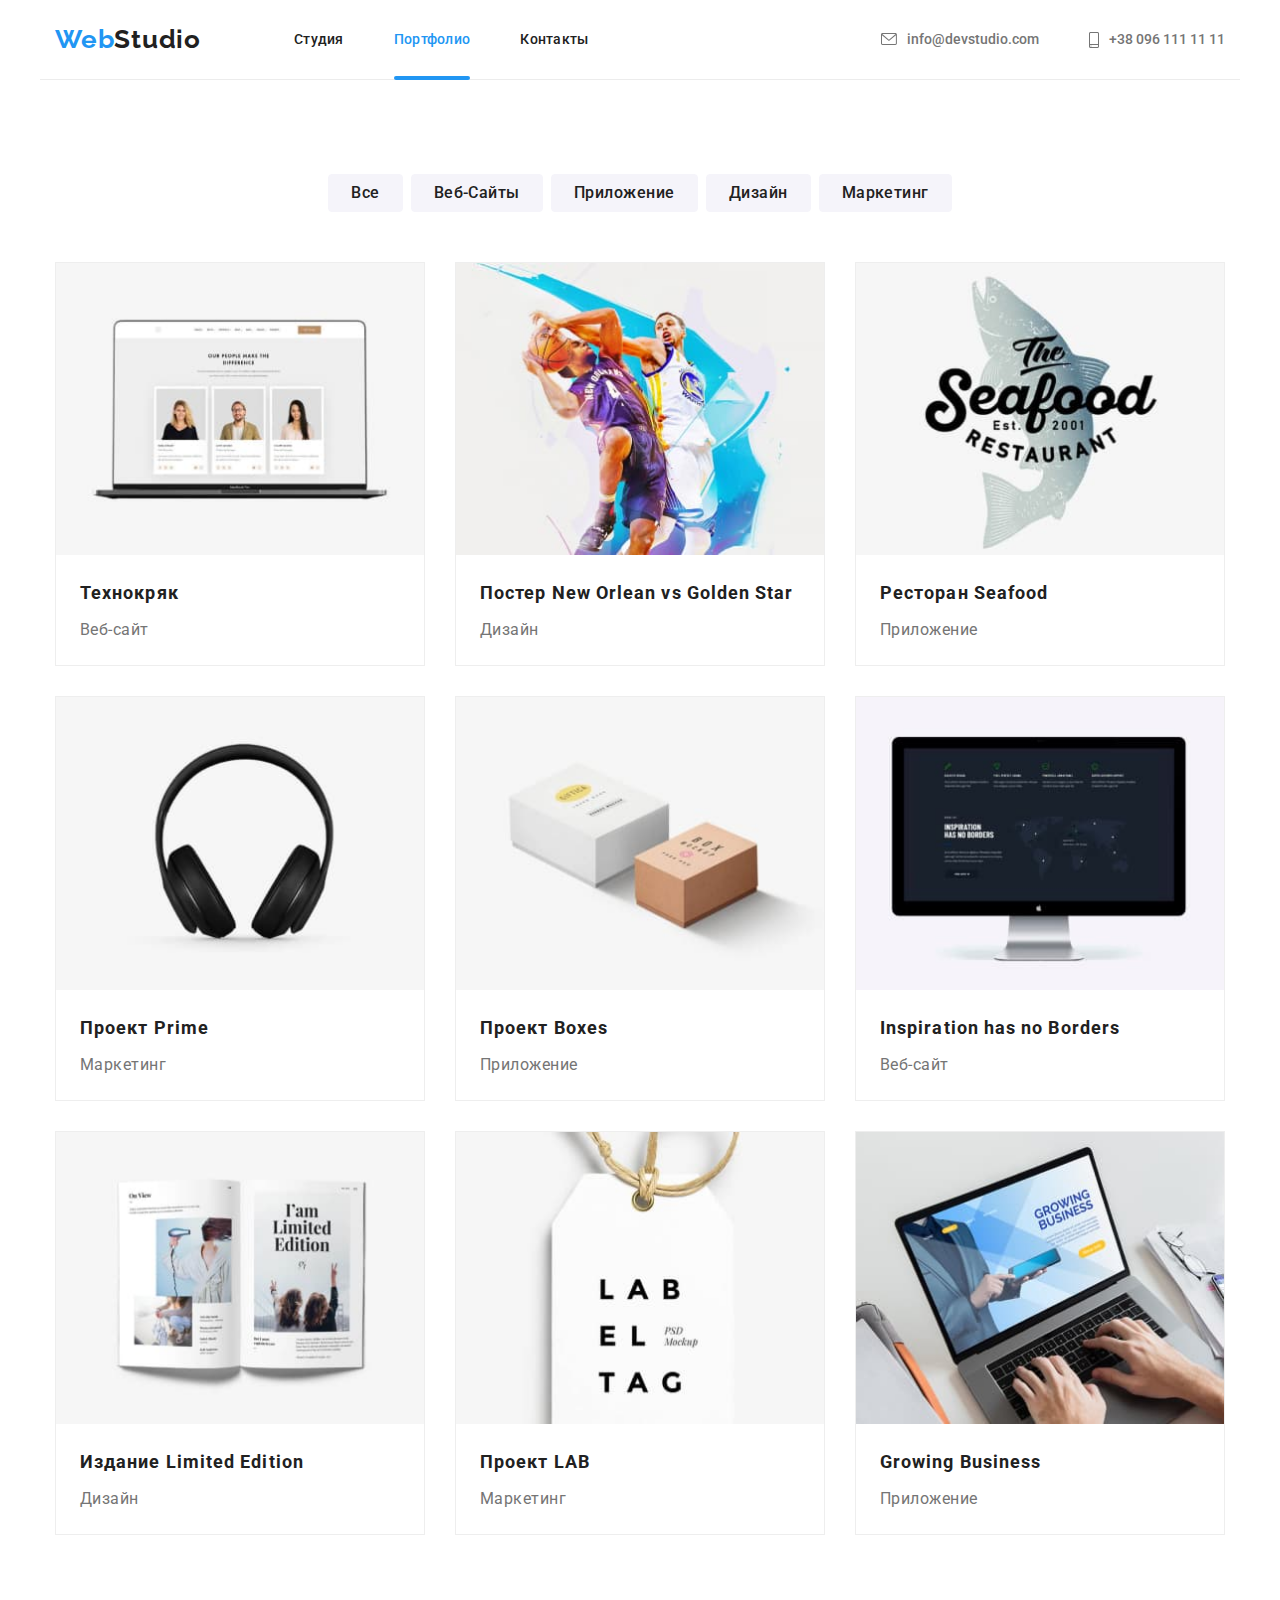
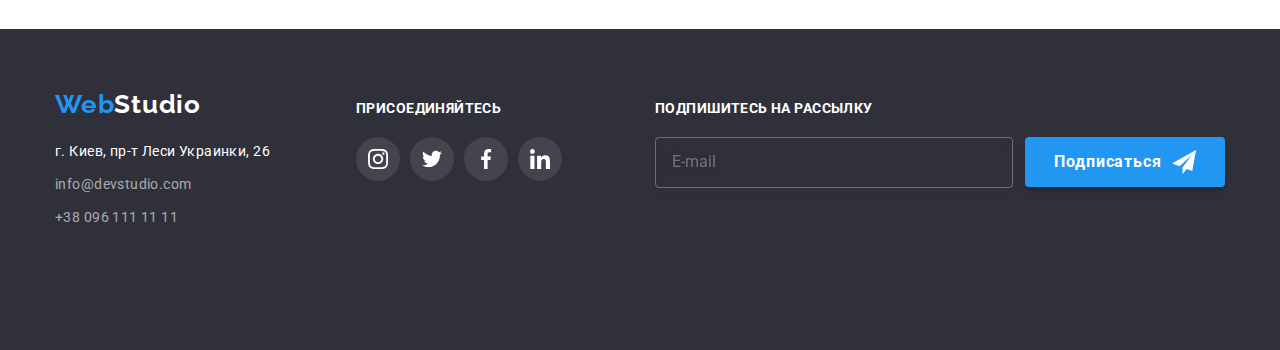
==== commit fe90e8e1: "edit header" ====
--- a/portfolio.html
+++ b/portfolio.html
@@ -16,35 +16,108 @@
 </head>
 
 <body>
-    <header class="header">
-        <div class="container">
-            <a href="./portfolio.html" class="logo__part--black"><span class="logo__part--accent">Web</span>Studio</a>
-        <nav>
-            <ul class="site-nav">
-                <li class="site-nav__item"><a class="site-nav__link" href="./index.html"> Студия</a></li>
-                <li class="site-nav__item"><a class="site-nav__link site-nav__link--active" href="./portfolio.html">Портфолио</a></li>
-                <li class="site-nav__item"><a class="site-nav__link" href="#contanct">Контакты</a></li>
-            </ul>
-        </nav>
-        <ul class="auth-nav">
-            <li class="auth-nav__item"><a class="auth-nav__link" href="mailto:info@devstudio.com">
-                    <svg class="auth-nav__icon" width="16" height="12">
-                        <use href="images/Svg/icons.svg#envelope">
+    <header>
+        <!-- <div class="header-mobile container">
+                <a href="./index.html" class="logo"><span class="logo__part--accent">Web</span><span
+                        class="logo__part--black">Studio</span></a>
+        
+                <button type="button" class="open-button" data-menu-open>
+                    <svg class="open-button__burger" width="24" height="16">
+                        <use href="./images/icons.svg#icon-burger">
         
                         </use>
                     </svg>
-                    info@devstudio.com
-                </a>
-            </li>
-            <li class="auth-nav__item"><a class="auth-nav__link" href="tel:+380961111111">
-                    <svg class="auth-nav__icon" width="10" height="16">
-                        <use href="images/Svg/icons.svg#smartphone">
+                </button>
+            </div> -->
+        <!-- <div class="mobile-nav is-hidden" data-menu>
+                <button type="button" class="close-button close-button--mobile" data-menu-close>
+                    <svg class="close-button__cross" width="19" height="19">
+                        <use href="./images/icons.svg#icon-button">
+        
                         </use>
                     </svg>
-                    +38 096 111 11 11
-                </a>
-            </li>
-        </ul>
+                </button>
+                <div class="mobile-nav__wrapper">
+                    <nav>
+                        <ul class="nav-list">
+                            <li class="nav-list__item"><a href="./index.html"
+                                    class="nav-list__link nav-list__link--current">Студия</a></li>
+                            <li class="nav-list__item"><a href="./portfolio.html" class="nav-list__link">Портфолио</a></li>
+                            <li class="nav-list__item"><a href="#contacts" class="nav-list__link">Контакты</a></li>
+                        </ul>
+                    </nav>
+                    <ul class="media-list">
+                        <li class="media-list__item media-list__item--tel">
+                            <a href="tel:+380961111111" class="media-list__link">
+        
+                                +38 096 111 11 11
+                            </a>
+                        </li>
+                        <li class="media-list__item media-list__item--mail">
+                            <a href="mailto:info@devstudio.com" class="media-list__link">
+        
+                                info@devstudio.com
+                            </a>
+                        </li>
+                    </ul>
+                </div>
+        
+                <ul class="social-list social-list--mobile">
+                    <li class="social-list__item--mobile">
+                        <a href="" class="social-list__link--mobile">
+                            Instagram
+                        </a>
+                    </li>
+                    <li class="social-list__item--mobile">
+                        <a href="" class="social-list__link--mobile">
+                            <span>Twitter</span>
+                        </a>
+                    </li>
+                    <li class="social-list__item--mobile">
+                        <a href="" class="social-list__link--mobile">
+                            <span>Facebook</span>
+                        </a>
+                    </li>
+                    <li class="social-list__item--mobile">
+                        <a href="" class="social-list__link--mobile">
+                            <span>LinkedIn</span>
+                        </a>
+                    </li>
+                </ul>
+            </div> -->
+        <div class="header container">
+            <a href="./index.html" class="logo"><span class="logo__part--accent">Web</span><span
+                    class="logo__part--black">Studio</span></a>
+            <nav>
+                <ul class="site-nav">
+                    <li class="site-nav__item"><a href="./index.html"
+                            class="site-nav__link">Студия</a></li>
+                    <li class="site-nav__item"><a href="./portfolio.html" class="site-nav__link site-nav__link--active">Портфолио</a></li>
+                    <li class="site-nav__item"><a href="#contacts" class="site-nav__link">Контакты</a></li>
+                </ul>
+            </nav>
+            <ul class="auth-nav">
+                <li class="auth-nav__item">
+                    <a href="mailto:info@devstudio.com" class="auth-nav__link">
+                        <svg class="auth-nav__icon" width="16" height="12">
+                            <use href="./images/Svg/icons.svg#envelope">
+    
+                            </use>
+                        </svg>
+                        info@devstudio.com
+                    </a>
+                </li>
+                <li class="auth-nav__item">
+                    <a href="tel:+380961111111" class="auth-nav__link">
+                        <svg class="auth-nav__icon" width="10" height="16">
+                            <use href="./images/Svg/icons.svg#smartphone">
+    
+                            </use>
+                        </svg>
+                        +38 096 111 11 11
+                    </a>
+                </li>
+            </ul>
         </div>
     </header>
     <main>
--- a/css/main.min.css
+++ b/css/main.min.css
@@ -1,2 +1,2 @@
-h1,h2,h3,h4,h5,h6{color:#212121;margin-top:0px;margin-bottom:0px}p{margin-top:0px;margin-bottom:0px}img{display:block;max-width:100%;height:auto}ul{list-style:none;padding:0;margin:0}a{display:block;text-decoration:none;color:inherit}body{color:#212121;font-family:Roboto,sans-serif;background-color:#fff}.container{padding-left:15px;padding-right:15px;margin-left:auto;margin-right:auto}@media screen and (min-width: 480px){.container{width:480px}}@media screen and (min-width: 768px){.container{width:768px}}@media screen and (min-width: 1200px){.container{width:1200px}}.visually-hidden{position:absolute;width:1px;height:1px;margin:-1px;border:0;padding:0;clip:rect(0 0 0 0);overflow:hidden}.section{padding:94px 0;margin-left:auto;margin-right:auto}@media screen and (min-width: 768px){.section-feature{padding:60px 0;margin-left:auto;margin-right:auto}}@media screen and (min-width: 1200px){.section-feature{padding:94px 0;margin-left:auto;margin-right:auto}}@media screen and (min-width: 768px){.section-hero{padding-top:118px;padding-bottom:118px;background-color:#2f303a;text-align:center;max-width:768px;height:400px}}@media screen and (min-width: 1200px){.section-hero{padding-top:200px;padding-bottom:200px;background-color:#2f303a;text-align:center;background-image:-webkit-gradient(linear, left top, right top, from(rgba(47,48,58,0.4)), to(rgba(47,48,58,0.4))),url(../images/Studio/Hero.jpg);background-image:linear-gradient(to right, rgba(47,48,58,0.4), rgba(47,48,58,0.4)),url(../images/Studio/Hero.jpg);background-repeat:no-repeat;background-position:center;background-size:cover;max-width:1600px;height:600px}}.section-activity{padding-top:0}@media screen and (max-width: 1199px){.section-activity{display:none}}.section-team{background-color:#f5f4fa;padding:60px 0}@media screen and (min-width: 1200px){.section-team{background-color:#f5f4fa;padding:94px 0}}.section-clients{padding:60px 0px}@media screen and (min-width: 1200px){.section-clients{padding:94px 0px}}.header{height:80px;border-bottom:1px solid #ececec;display:-webkit-box;display:-ms-flexbox;display:flex;-webkit-box-align:center;-ms-flex-align:center;align-items:center}.header .container{display:-webkit-box;display:-ms-flexbox;display:flex;-webkit-box-align:center;-ms-flex-align:center;align-items:center}@media screen and (min-width: 768px){.site-nav{display:-webkit-box;display:-ms-flexbox;display:flex;margin-left:88px}.site-nav__item{position:relative}.site-nav__item:not(:last-child){margin-right:50px}.site-nav__link{display:block;padding-top:32px;padding-bottom:32px;font-weight:500;font-size:14px;line-height:1.14;letter-spacing:0.02em;-webkit-transition:color 250ms cubic-bezier(0.4, 0, 0.2, 1);transition:color 250ms cubic-bezier(0.4, 0, 0.2, 1)}.site-nav__link:hover,.site-nav__link:focus,.site-nav__link--active{color:#2196f3}.site-nav__link--active::after{content:"";position:absolute;bottom:0;margin-bottom:-1px;display:block;width:100%;height:4px;border-radius:2px;background-color:#2196f3}}@media screen and (min-width: 1200px){.site-nav{display:-webkit-box;display:-ms-flexbox;display:flex;margin-left:93px}.site-nav__item{position:relative}.site-nav__item:not(:last-child){margin-right:50px}.site-nav__link{display:block;padding-top:32px;padding-bottom:32px;font-weight:500;font-size:14px;line-height:1.14;letter-spacing:0.02em;-webkit-transition:color 250ms cubic-bezier(0.4, 0, 0.2, 1);transition:color 250ms cubic-bezier(0.4, 0, 0.2, 1)}.site-nav__link:hover,.site-nav__link:focus,.site-nav__link--active{color:#2196f3}.site-nav__link--active::after{content:"";position:absolute;bottom:0;margin-bottom:-1px;display:block;width:100%;height:4px;border-radius:2px;background-color:#2196f3}}@media screen and (min-width: 768px){.auth-nav{-webkit-box-orient:vertical;-webkit-box-direction:normal;-ms-flex-direction:column;flex-direction:column;display:-webkit-box;display:-ms-flexbox;display:flex;margin-left:auto;margin-bottom:-10px}.auth-nav__item{margin-bottom:10px}.auth-nav__link{display:-webkit-inline-box;display:-ms-inline-flexbox;display:inline-flex;color:#757575;text-decoration:none;cursor:pointer;font-weight:500;font-size:14px;line-height:1.14;-webkit-box-align:center;-ms-flex-align:center;align-items:center;-webkit-transition-duration:250ms;transition-duration:250ms;-webkit-transition-timing-function:cubic-bezier(0.4, 0, 0.2, 1);transition-timing-function:cubic-bezier(0.4, 0, 0.2, 1)}.auth-nav__link:hover,.auth-nav__link:focus{color:#2196f3}}.auth-nav__icon{display:block;margin-right:10px;fill:currentColor}@media screen and (min-width: 1200px){.auth-nav{display:-webkit-box;display:-ms-flexbox;display:flex;-webkit-box-orient:horizontal;-webkit-box-direction:normal;-ms-flex-direction:row;flex-direction:row;margin-left:auto}.auth-nav__item:not(:last-child){margin-right:50px}.auth-nav__link{display:-webkit-inline-box;display:-ms-inline-flexbox;display:inline-flex;padding-top:32px;padding-bottom:32px;color:#757575;text-decoration:none;cursor:pointer;font-weight:500;font-size:14px;line-height:1.14;-webkit-box-align:center;-ms-flex-align:center;align-items:center;-webkit-transition-duration:250ms;transition-duration:250ms;-webkit-transition-timing-function:cubic-bezier(0.4, 0, 0.2, 1);transition-timing-function:cubic-bezier(0.4, 0, 0.2, 1)}.auth-nav__link:hover,.auth-nav__link:focus{color:#2196f3}}.logo__part--black{color:#212121;font-family:Raleway,sans-serif;text-decoration:none;font-weight:bold;font-size:26px;line-height:1.19;letter-spacing:0.03em}.logo__part--accent{color:#2196f3}.logo__part--white{color:#fff;font-family:Raleway,sans-serif;text-decoration:none;font-weight:bold;font-size:26px;line-height:1.19;letter-spacing:0.03em;margin-bottom:20px}.main-button{width:200px;padding:10px;height:50px;font-weight:700;font-size:16px;line-height:1.8;letter-spacing:0.06em;color:#fff;background-color:#2196f3;-webkit-box-shadow:0px 4px 4px rgba(0,0,0,0.15);box-shadow:0px 4px 4px rgba(0,0,0,0.15);border-radius:4px;border:1px solid transparent;cursor:pointer}.filter-list__button{height:38px;font-weight:500;font-size:16px;line-height:1.6;text-align:center;letter-spacing:0.03em;padding-left:22px;padding-right:22px;color:#212121;background-color:#f5f4fa;border:1px solid #f5f4fa;border-radius:4px;-webkit-transition-property:background-color;transition-property:background-color;-webkit-transition-duration:250ms;transition-duration:250ms;-webkit-transition:background-color cubic-bezier(0.4, 0, 0.2, 1),color 500ms cubic-bezier(0.4, 0, 0.2, 1);transition:background-color cubic-bezier(0.4, 0, 0.2, 1),color 500ms cubic-bezier(0.4, 0, 0.2, 1)}.filter-list__button:hover,.filter-list__button:focus{color:#fff;background-color:#2196f3;cursor:pointer}.hero-title{font-size:26px;color:#fff;font-weight:900;text-align:center;letter-spacing:0.06em;text-transform:uppercase;line-height:1.36;margin-bottom:30px}@media screen and (min-width: 1200px){.hero-title{font-size:44px}}.title{font-weight:bold;font-size:36px;line-height:1.16;text-align:center;letter-spacing:0.03em}@media screen and (min-width: 768px){.title{margin-bottom:30px}}@media screen and (min-width: 1200px){.title{margin-bottom:50px}}.feature-list{padding-left:0;margin-top:0}@media screen and (min-width: 768px){.feature-list{display:-webkit-box;display:-ms-flexbox;display:flex;-ms-flex-wrap:wrap;flex-wrap:wrap;margin-left:-30px;margin-bottom:-30px}}@media screen and (min-width: 1200px){.feature-list{display:-webkit-box;display:-ms-flexbox;display:flex;-ms-flex-wrap:nowrap;flex-wrap:nowrap}}.feature-list__item{width:100%;margin-bottom:30px}@media screen and (min-width: 768px){.feature-list__item{-ms-flex-preferred-size:calc((100% - 60px) / 2);flex-basis:calc((100% - 60px) / 2);margin-left:30px;margin-bottom:30px}}@media screen and (min-width: 1200px){.feature-list__item{-ms-flex-preferred-size:calc((100% - 120px) / 4);flex-basis:calc((100% - 120px) / 4)}}.feature-list__advantages{display:-webkit-box;display:-ms-flexbox;display:flex;height:120px;margin-bottom:30px;background-position:center;background-color:#f5f4fa;-webkit-box-align:center;-ms-flex-align:center;align-items:center;-webkit-box-pack:center;-ms-flex-pack:center;justify-content:center;border-radius:4px;fill:currentColor}.feature-list__text{color:#757575;font-size:14px;line-height:1.71;font-weight:400;letter-spacing:0.03em}.feature-list__title{font-style:normal;font-weight:bold;font-size:14px;line-height:1.14;letter-spacing:0.03em;text-transform:uppercase;text-align:start;margin-bottom:10px}.activity{display:-webkit-box;display:-ms-flexbox;display:flex}.activity .activity__item{position:relative;border-radius:10px;-webkit-filter:drop-shadow(0px 4px 4px rgba(0,0,0,0.25));filter:drop-shadow(0px 4px 4px rgba(0,0,0,0.25));overflow:hidden}.activity__item:not(:last-child){margin-right:30px}.activity__overlay{position:absolute;bottom:0;width:100%;background-color:rgba(47,48,58,0.8)}.activity__text{padding-top:27px;padding-bottom:27px;font-size:14px;font-weight:bold;line-height:1.14;letter-spacing:0.03em;text-align:center;text-transform:uppercase;color:#fff}.footer{background-color:#2f303a;padding:60px 0}@media screen and (min-width: 768px){.contact-list{text-align:center}}@media screen and (min-width: 1200px){.contact-list{text-align:start}}.contact-list__text{font-style:normal;font-size:14px;line-height:1.7;font-weight:normal;letter-spacing:0.03em;margin:0;color:#fff;-webkit-transition-duration:250ms;transition-duration:250ms;-webkit-transition-timing-function:cubic-bezier(0.4, 0, 0.2, 1);transition-timing-function:cubic-bezier(0.4, 0, 0.2, 1)}.contact-list__text:hover,.contact-list__text:focus{color:#2196f3}.contact-list__item:not(:last-child){margin-bottom:9px}.contact-list__link{display:inline-block;font-weight:normal;font-size:14px;line-height:1.71;letter-spacing:0.03em;font-style:normal;text-decoration:none;color:rgba(255,255,255,0.6);-webkit-transition-duration:250ms;transition-duration:250ms;-webkit-transition-timing-function:cubic-bezier(0.4, 0, 0.2, 1);transition-timing-function:cubic-bezier(0.4, 0, 0.2, 1)}.contact-list__link:hover,.contact-list__link:focus{color:#2196f3}@media screen and (min-width: 768px){.addr-container{width:100%;display:-webkit-box;display:-ms-flexbox;display:flex;-webkit-box-pack:justify;-ms-flex-pack:justify;justify-content:space-between;-webkit-box-align:baseline;-ms-flex-align:baseline;align-items:baseline;-webkit-box-orient:horizontal;-webkit-box-direction:normal;-ms-flex-direction:row;flex-direction:row}}@media screen and (min-width: 768px) and (max-width: 1199px){.addr-container{padding-left:61px;padding-right:61px}}@media screen and (min-width: 768px){.footer-parts{display:-webkit-box;display:-ms-flexbox;display:flex;-webkit-box-orient:vertical;-webkit-box-direction:normal;-ms-flex-direction:column;flex-direction:column;max-height:463px}}@media screen and (min-width: 1200px){.footer-parts{display:-webkit-box;display:-ms-flexbox;display:flex;-webkit-box-align:baseline;-ms-flex-align:baseline;align-items:baseline;-webkit-box-orient:horizontal;-webkit-box-direction:normal;-ms-flex-direction:row;flex-direction:row}}@media screen and (min-width: 768px){.main-contacts{margin-bottom:60px;-webkit-box-align:center;-ms-flex-align:center;align-items:center;-webkit-box-pack:center;-ms-flex-pack:center;justify-content:center;display:-webkit-box;display:-ms-flexbox;display:flex;-webkit-box-orient:vertical;-webkit-box-direction:normal;-ms-flex-direction:column;flex-direction:column}}@media screen and (min-width: 1200px){.main-contacts{width:231px;-webkit-box-align:start;-ms-flex-align:start;align-items:flex-start}}.social-networks-contacts{-webkit-box-pack:end;-ms-flex-pack:end;justify-content:flex-end;width:206px;margin-left:70px}@media screen and (min-width: 768px){.social-networks-contacts{text-align:center}}@media screen and (min-width: 1200px){.social-networks-contacts{text-align:start}}.call{font-weight:bold;font-size:14px;line-height:1.14;letter-spacing:0.03em;text-transform:uppercase;margin-bottom:20px;color:#fff}@media screen and (min-width: 768px){.subscribe-form{text-align:center;margin-left:auto;margin-right:auto}}@media screen and (min-width: 1200px){.subscribe-form{text-align:start;margin-left:93px}}.form-footer{display:-webkit-box;display:-ms-flexbox;display:flex}.third__footer-heading{font-weight:bold;font-size:14px;line-height:16px;letter-spacing:0.03em;text-transform:uppercase;margin-bottom:20px;color:#fff}.subscribe-field{display:-webkit-box;display:-ms-flexbox;display:flex}@media screen and (min-width: 768px){.subscribe-field{display:-webkit-box;display:-ms-flexbox;display:flex;-webkit-box-orient:vertical;-webkit-box-direction:normal;-ms-flex-direction:column;flex-direction:column}}@media screen and (min-width: 1200px){.subscribe-field{-webkit-box-orient:horizontal;-webkit-box-direction:normal;-ms-flex-direction:row;flex-direction:row}}.subscribe-field__form-input{margin-right:12px;padding:15px 16px;border:1px solid rgba(255,255,255,0.3);border-radius:4px;background-color:transparent;-webkit-filter:drop-shadow(0px 4px 4px rgba(0,0,0,0.15));filter:drop-shadow(0px 4px 4px rgba(0,0,0,0.15))}@media screen and (min-width: 768px){.subscribe-field__form-input{margin-bottom:30px;width:450px;margin-left:auto;margin-right:auto}}@media screen and (min-width: 1200px){.subscribe-field__form-input{margin-bottom:0;margin-right:12px;width:358px}}.subscribe-field__form-button{display:-webkit-box;display:-ms-flexbox;display:flex;-webkit-box-pack:center;-ms-flex-pack:center;justify-content:center;-webkit-box-align:center;-ms-flex-align:center;align-items:center;width:200px;padding:10px;height:50px;font-weight:700;font-size:16px;line-height:1.8;letter-spacing:0.06em;margin-left:auto;margin-right:auto;color:#fff;background-color:#2196f3;-webkit-box-shadow:0px 4px 4px rgba(0,0,0,0.15);box-shadow:0px 4px 4px rgba(0,0,0,0.15);border-radius:4px;border:1px solid transparent;cursor:pointer}.subscribe-field__form-icon{display:-webkit-box;display:-ms-flexbox;display:flex;-webkit-box-align:center;-ms-flex-align:center;align-items:center;margin-left:10px;fill:#fff}.social-list{display:-webkit-box;display:-ms-flexbox;display:flex;-webkit-box-pack:justify;-ms-flex-pack:justify;justify-content:space-between}.footer-button{height:20px;width:20px;fill:currentColor}.footer-link{display:-webkit-box;display:-ms-flexbox;display:flex;height:44px;width:44px;color:#fff;background-color:#43444d;border-radius:50%;-webkit-box-align:center;-ms-flex-align:center;align-items:center;-webkit-box-pack:center;-ms-flex-pack:center;justify-content:center;-webkit-transition-property:background-color;transition-property:background-color;-webkit-transition-duration:250ms;transition-duration:250ms;-webkit-transition-timing-function:cubic-bezier(0.4, 0, 0.2, 1);transition-timing-function:cubic-bezier(0.4, 0, 0.2, 1)}.footer-link:hover,.footer-link:focus{background-color:#2196f3}@media screen and (min-width: 768px){.team-list{display:-webkit-box;display:-ms-flexbox;display:flex;-ms-flex-wrap:wrap;flex-wrap:wrap;-webkit-box-pack:center;-ms-flex-pack:center;justify-content:center}}@media screen and (min-width: 1200px){.team-list{display:-webkit-box;display:-ms-flexbox;display:flex}}.team-list__card:not(:last-child){margin-right:30px}.team-list__card{background:#fff;border-radius:10px;-webkit-filter:drop-shadow(0px 4px 4px rgba(0,0,0,0.25));filter:drop-shadow(0px 4px 4px rgba(0,0,0,0.25));overflow:hidden}@media screen and (min-width: 768px){.team-list__card{margin-bottom:30px}}@media screen and (min-width: 1200px){.team-list__card{margin-bottom:0}}.info-card{padding-top:30px;padding-bottom:30px;border-top:0px;text-align:center}.info-card__title{font-size:16px;line-height:1.19;letter-spacing:0.03em;font-weight:500}.info-card__text{color:#757575;font-size:16px;line-height:1.19;font-weight:normal;letter-spacing:0.03em;margin-top:10px;margin-bottom:0}.info-card__list{display:-webkit-box;display:-ms-flexbox;display:flex;-webkit-box-align:center;-ms-flex-align:center;align-items:center;-webkit-box-pack:center;-ms-flex-pack:center;justify-content:center;padding:0px;margin-top:16px}.info-card__item:not(:last-child){margin-right:10px}.info-card__link{display:-webkit-box;display:-ms-flexbox;display:flex;-webkit-box-align:center;-ms-flex-align:center;align-items:center;-webkit-box-pack:center;-ms-flex-pack:center;justify-content:center;height:44px;width:44px;color:#afb1b8;border-radius:50%;-webkit-transition-duration:250ms;transition-duration:250ms;-webkit-transition-timing-function:cubic-bezier(0.4, 0, 0.2, 1);transition-timing-function:cubic-bezier(0.4, 0, 0.2, 1)}.info-card__link:hover,.info-card__link:focus{color:#fff;background:#2196f3}.info-card__icon{width:20px;height:20px;fill:currentColor}.clients-list{margin-bottom:-30px}@media screen and (min-width: 768px){.clients-list{display:-webkit-box;display:-ms-flexbox;display:flex;-ms-flex-wrap:wrap;flex-wrap:wrap;-webkit-box-pack:justify;-ms-flex-pack:justify;justify-content:space-between}.clients-list__item{-ms-flex-preferred-size:calc((100% - 90px) / 3);flex-basis:calc((100% - 90px) / 3);margin-bottom:30px}}@media screen and (min-width: 1200px){.clients-list{display:-webkit-box;display:-ms-flexbox;display:flex;-webkit-box-pack:center;-ms-flex-pack:center;justify-content:center;-ms-flex-wrap:nowrap;flex-wrap:nowrap}.clients-list__item{display:-webkit-box;display:-ms-flexbox;display:flex;-webkit-box-pack:center;-ms-flex-pack:center;justify-content:center;-webkit-box-align:center;-ms-flex-align:center;align-items:center}.clients-list__item:not(:last-child){margin-right:30px}}.clients-list__icon{fill:currentColor}.clients-list__link{display:-webkit-box;display:-ms-flexbox;display:flex;-webkit-box-align:center;-ms-flex-align:center;align-items:center;-webkit-box-pack:center;-ms-flex-pack:center;justify-content:center;width:170px;height:92px;border:1px solid #afb1b8;-webkit-box-sizing:border-box;box-sizing:border-box;border-radius:4px;-webkit-transition-duration:250ms;transition-duration:250ms;-webkit-transition-timing-function:cubic-bezier(0.4, 0, 0.2, 1);transition-timing-function:cubic-bezier(0.4, 0, 0.2, 1);color:#afb1b8}@media screen and (min-width: 768px){.clients-list__link{width:226px}}.clients-list__link:hover,.clients-list__link:focus{color:#2196f3;border-color:#2196f3}.backdrop{opacity:1;position:fixed;top:0;left:0;width:100%;height:100%;background-color:rgba(0,0,0,0.2);-webkit-transition:opacity 250ms cubic-bezier(0.4, 0, 0.2, 1);transition:opacity 250ms cubic-bezier(0.4, 0, 0.2, 1)}.backdrop.is-hidden{opacity:0;pointer-events:none}.backdrop.is-hidden .modal{-webkit-transform:translate(-50%, -50%) scale(0.9);transform:translate(-50%, -50%) scale(0.9)}.modal{position:absolute;width:528px;height:581px;top:50%;left:50%;display:-webkit-box;display:-ms-flexbox;display:flex;-webkit-box-pack:end;-ms-flex-pack:end;justify-content:flex-end;-webkit-box-align:start;-ms-flex-align:start;align-items:flex-start;background-color:#fff;-webkit-transform:translate(-50%, -50%) scale(1);transform:translate(-50%, -50%) scale(1);-webkit-transition:-webkit-transform 250ms cubic-bezier(0.4, 0, 0.2, 1);transition:-webkit-transform 250ms cubic-bezier(0.4, 0, 0.2, 1);transition:transform 250ms cubic-bezier(0.4, 0, 0.2, 1);transition:transform 250ms cubic-bezier(0.4, 0, 0.2, 1), -webkit-transform 250ms cubic-bezier(0.4, 0, 0.2, 1)}@media screen and (max-width: 1199px){.modal{max-width:450px;max-height:609px}}.modal__close-button{position:absolute;top:8px;right:8px;width:30px;height:30px;border:1px solid rgba(0,0,0,0.1);border-radius:50%;background-color:#fff;display:-webkit-box;display:-ms-flexbox;display:flex;-webkit-box-pack:center;-ms-flex-pack:center;justify-content:center;-webkit-box-align:center;-ms-flex-align:center;align-items:center;cursor:pointer;-webkit-transition-property:fill;transition-property:fill;-webkit-transition-duration:250ms;transition-duration:250ms;-webkit-transition-timing-function:cubic-bezier(0.4, 0, 0.2, 1);transition-timing-function:cubic-bezier(0.4, 0, 0.2, 1)}.modal__close-button:focus,.modal__close-button:hover{cursor:pointer;color:#2196f3}.modal__close-button:focus{outline:none;-webkit-box-shadow:0 0 0 0.1em #2196f3;box-shadow:0 0 0 0.1em #2196f3}.modal__close-button--cross{fill:currentColor}.modal-form{width:528px;margin-left:auto;margin-right:auto;padding-top:35px;padding-bottom:45px;padding-left:39px;padding-right:41px}@media screen and (max-width: 1199px){.modal-form{width:450px}}.modal-form__heading{display:block;font-weight:bold;font-size:20px;line-height:1.15;text-align:center;letter-spacing:0.03em;margin-bottom:12px;color:#212121;text-shadow:0px 4px 4px rgba(0,0,0,0.25)}.modal-form__field{position:relative;display:-webkit-box;display:-ms-flexbox;display:flex;-webkit-box-orient:vertical;-webkit-box-direction:normal;-ms-flex-direction:column;flex-direction:column;margin-bottom:10px}.modal-form__field:hover>.modal-form__icon,.modal-form__field:focus-within>.modal-form__icon{fill:#2196f3;cursor:pointer}.modal-form__field:hover>.modal-form__input,.modal-form__field:focus-within>.modal-form__input{cursor:pointer;outline:none;border:1px solid #2196f3}.modal-form__field--comment{margin-bottom:20px}.modal-form__field:hover>.modal-form__icon,.modal-form__field:focus-within>.modal-form__icon{fill:#2196f3;cursor:pointer}.form-field:hover>.modal-form__input,.form-field:focus-within>.modal-form__input{cursor:pointer;outline:none;border:1px solid #2196f3}.modal-form__input{border:1px solid rgba(33,33,33,0.2);border-radius:4px;padding:11px 42px}.modal-form__label{margin-bottom:4px;font-weight:normal;font-size:12px;line-height:1.16;letter-spacing:0.01em;color:#757575}.modal-form__field textarea{width:448px;height:120px;padding:12px 16px;resize:none;-webkit-box-sizing:border-box;box-sizing:border-box}@media screen and (max-width: 1199px){.modal-form__field textarea{width:370px}}.modal-form__field input::-webkit-input-placeholder{font-weight:normal;font-size:12px;line-height:1.16;letter-spacing:0.01em;color:rgba(117,117,117,0.5)}.modal-form__field input:-ms-input-placeholder{font-weight:normal;font-size:12px;line-height:1.16;letter-spacing:0.01em;color:rgba(117,117,117,0.5)}.modal-form__field input::-ms-input-placeholder{font-weight:normal;font-size:12px;line-height:1.16;letter-spacing:0.01em;color:rgba(117,117,117,0.5)}.modal-form__field input::placeholder{font-weight:normal;font-size:12px;line-height:1.16;letter-spacing:0.01em;color:rgba(117,117,117,0.5)}.modal-form__field textarea::-webkit-input-placeholder{font-weight:normal;font-size:12px;line-height:1.16;letter-spacing:0.01em;color:rgba(117,117,117,0.5)}.modal-form__field textarea:-ms-input-placeholder{font-weight:normal;font-size:12px;line-height:1.16;letter-spacing:0.01em;color:rgba(117,117,117,0.5)}.modal-form__field textarea::-ms-input-placeholder{font-weight:normal;font-size:12px;line-height:1.16;letter-spacing:0.01em;color:rgba(117,117,117,0.5)}.modal-form__field textarea::placeholder{font-weight:normal;font-size:12px;line-height:1.16;letter-spacing:0.01em;color:rgba(117,117,117,0.5)}.agreement{display:-webkit-box;display:-ms-flexbox;display:flex;-webkit-box-align:center;-ms-flex-align:center;align-items:center;-webkit-box-pack:center;-ms-flex-pack:center;justify-content:center;margin-bottom:30px;position:relative;cursor:pointer;text-align:center;font-weight:400;font-size:12px;line-height:1.17;letter-spacing:0.03em}@media screen and (min-width: 364px){.agreement{display:-webkit-box;display:-ms-flexbox;display:flex;-webkit-box-align:center;-ms-flex-align:center;align-items:center;-webkit-box-pack:center;-ms-flex-pack:center;justify-content:center;-ms-flex-wrap:wrap;flex-wrap:wrap}}.agreement__text{display:inline-block;font-size:14px;line-height:1.71;letter-spacing:0.03em;color:#757575}@media screen and (max-width: 1199px){.agreement__text{font-size:12px;line-height:1.167;letter-spacing:0.03em}}.agreement__link{display:inline-block;letter-spacing:0.03em;text-decoration:underline;color:#2196f3;font-size:14px;line-height:1.71;letter-spacing:0.03em;margin-left:6px}@media screen and (max-width: 1199px){.agreement__link{font-size:12px;line-height:1.167;letter-spacing:0.03em}}.modal-form__icon{position:absolute;top:30px;left:12px;fill:#212121}.agreement__checkbox{position:absolute;margin:-1px;width:1px;height:1px;border:0;padding:0;clip:rect(0 0 0 0);overflow:hidden}.agreement__checkbox:checked+.agreement__icon{background-color:#2196f3;border:2px solid #2196f3;background-image:url(../images/Svg/check.svg);background-size:contain;background-origin:border-box;fill:transparent;border-color:transparent}.agreement__icon{width:16px;height:15px;border-radius:2px;cursor:pointer;margin-right:7px;border:2px solid black}.submit-button{display:-webkit-box;display:-ms-flexbox;display:flex;margin-left:auto;margin-right:auto;font-size:16px;line-height:1.87;letter-spacing:0.06em;padding:10px 56px;font-weight:bold;color:#fff;background:#2196f3;-webkit-box-shadow:0px 4px 4px rgba(0,0,0,0.15);box-shadow:0px 4px 4px rgba(0,0,0,0.15);border-radius:4px;border:none;cursor:pointer}.project-list{display:-webkit-box;display:-ms-flexbox;display:flex;-ms-flex-wrap:wrap;flex-wrap:wrap;margin-bottom:calc(-1 * 30px);margin-left:calc(-1 * 30px)}.project-list__item{background:#fff;-webkit-box-sizing:border-box;box-sizing:border-box;-ms-flex-preferred-size:calc(100% / 3 - 30px);flex-basis:calc(100% / 3 - 30px);margin-left:30px;margin-bottom:30px}.project-list__item:hover,.project-list__item:focus{cursor:pointer;background:#f5f4fa;-webkit-box-shadow:0px 1px 1px rgba(0,0,0,0.12),0px 4px 4px rgba(0,0,0,0.06),1px 4px 6px rgba(0,0,0,0.16);box-shadow:0px 1px 1px rgba(0,0,0,0.12),0px 4px 4px rgba(0,0,0,0.06),1px 4px 6px rgba(0,0,0,0.16);border-radius:10px;overflow:hidden}.project-list__card{background:#fff;border:1px solid #eee}.project-list__thumb{position:relative;overflow:hidden}.card-overlay{position:absolute;opacity:0;top:0;left:0;width:100%;height:100%;overflow:auto;background:rgba(33,150,243,0.9);-webkit-transform:translateY(100%);transform:translateY(100%);-webkit-transition:opacity 250ms cubic-bezier(0.4, 0, 0.2, 1),-webkit-transform 250ms cubic-bezier(0.4, 0, 0.2, 1);transition:opacity 250ms cubic-bezier(0.4, 0, 0.2, 1),-webkit-transform 250ms cubic-bezier(0.4, 0, 0.2, 1);transition:transform 250ms cubic-bezier(0.4, 0, 0.2, 1),opacity 250ms cubic-bezier(0.4, 0, 0.2, 1);transition:transform 250ms cubic-bezier(0.4, 0, 0.2, 1),opacity 250ms cubic-bezier(0.4, 0, 0.2, 1),-webkit-transform 250ms cubic-bezier(0.4, 0, 0.2, 1)}.card-overlay__text{font-weight:400;font-size:18px;line-height:28px;letter-spacing:0.03em;padding:63px 24px;overflow:auto;color:#fff}.project-list__information{padding:20px 24px}.project-list__title{font-size:18px;line-height:2;font-weight:bold;letter-spacing:0.06em}.project-list__text{font-size:16px;line-height:30px;color:#757575;letter-spacing:0.03em;font-weight:normal;margin-top:4px}.project-list__link:hover .card-overlay,.project-list__link:focus .card-overlay{-webkit-transform:translateY(0);transform:translateY(0);opacity:1}.project-list__link:hover,.project-list__link:focus{background-color:#fff;-webkit-box-shadow:0px 1px 1px rgba(0,0,0,0.12),0px 4px 4px rgba(0,0,0,0.06),1px 4px 6px rgba(0,0,0,0.16);box-shadow:0px 1px 1px rgba(0,0,0,0.12),0px 4px 4px rgba(0,0,0,0.06),1px 4px 6px rgba(0,0,0,0.16)}.filter-list{display:-webkit-box;display:-ms-flexbox;display:flex;-webkit-box-pack:center;-ms-flex-pack:center;justify-content:center;margin-bottom:50px}.filter-list__item:not(:last-child){margin-right:8px}
+h1,h2,h3,h4,h5,h6{color:#212121;margin-top:0px;margin-bottom:0px}p{margin-top:0px;margin-bottom:0px}img{display:block;max-width:100%;height:auto}ul{list-style:none;padding:0;margin:0}a{display:block;text-decoration:none;color:inherit}body{color:#212121;font-family:Roboto,sans-serif;background-color:#fff}.container{padding-left:15px;padding-right:15px;margin-left:auto;margin-right:auto}@media screen and (min-width: 480px){.container{max-width:480px}}@media screen and (min-width: 768px){.container{max-width:768px}}@media screen and (min-width: 1200px){.container{max-width:1200px}}.visually-hidden{position:absolute;width:1px;height:1px;margin:-1px;border:0;padding:0;clip:rect(0 0 0 0);overflow:hidden}.section{padding:94px 0;margin-left:auto;margin-right:auto}@media screen and (min-width: 768px){.section-feature{padding:60px 0;margin-left:auto;margin-right:auto}}@media screen and (min-width: 1200px){.section-feature{padding:94px 0;margin-left:auto;margin-right:auto}}.section-hero{background-repeat:no-repeat;background-position:center;background-size:cover;background-color:#2f303a;text-align:center;margin-left:auto;margin-right:auto;background-image:-webkit-gradient(linear, left top, right top, from(rgba(47,48,58,0.4)), to(rgba(47,48,58,0.4))),url(../images/Studio/HeroPictures/HeroImg-mob-1x-min.jpg);background-image:linear-gradient(to right, rgba(47,48,58,0.4), rgba(47,48,58,0.4)),url(../images/Studio/HeroPictures/HeroImg-mob-1x-min.jpg)}@media (min-device-pixel-ratio: 2), (-webkit-min-device-pixel-ratio: 2), (min-resolution: 192dpi), (min-resolution: 2dppx){.section-hero{background-image:-webkit-gradient(linear, left top, right top, from(rgba(47,48,58,0.4)), to(rgba(47,48,58,0.4))),url(../images/Studio/HeroPictures/HeroImg-mob-2x-min@2x.jpg);background-image:linear-gradient(to right, rgba(47,48,58,0.4), rgba(47,48,58,0.4)),url(../images/Studio/HeroPictures/HeroImg-mob-2x-min@2x.jpg)}}@media screen and (min-width: 768px){.section-hero{padding-top:118px;padding-bottom:118px;max-width:768px;height:400px;background-image:-webkit-gradient(linear, left top, right top, from(rgba(47,48,58,0.4)), to(rgba(47,48,58,0.4))),url(../images/Studio/HeroPictures/HeroImg-tab-1x-min.jpg);background-image:linear-gradient(to right, rgba(47,48,58,0.4), rgba(47,48,58,0.4)),url(../images/Studio/HeroPictures/HeroImg-tab-1x-min.jpg)}}@media screen and (min-width: 768px) and (min-device-pixel-ratio: 2), screen and (min-width: 768px) and (-webkit-min-device-pixel-ratio: 2), screen and (min-width: 768px) and (min-resolution: 192dpi), screen and (min-width: 768px) and (min-resolution: 2dppx){.section-hero{background-image:-webkit-gradient(linear, left top, right top, from(rgba(47,48,58,0.4)), to(rgba(47,48,58,0.4))),url(../images/Studio/HeroPictures/HeroImg-tab-2x-min@2x.jpg);background-image:linear-gradient(to right, rgba(47,48,58,0.4), rgba(47,48,58,0.4)),url(../images/Studio/HeroPictures/HeroImg-tab-2x-min@2x.jpg)}}@media screen and (min-width: 1200px){.section-hero{padding-top:200px;padding-bottom:200px;max-width:1600px;height:600px;background-image:-webkit-gradient(linear, left top, right top, from(rgba(47,48,58,0.4)), to(rgba(47,48,58,0.4))),url(../images/Studio/HeroPictures/HeroImg-desk-1x-min.jpg);background-image:linear-gradient(to right, rgba(47,48,58,0.4), rgba(47,48,58,0.4)),url(../images/Studio/HeroPictures/HeroImg-desk-1x-min.jpg)}}@media screen and (min-width: 1200px) and (min-device-pixel-ratio: 2), screen and (min-width: 1200px) and (-webkit-min-device-pixel-ratio: 2), screen and (min-width: 1200px) and (min-resolution: 192dpi), screen and (min-width: 1200px) and (min-resolution: 2dppx){.section-hero{background-image:-webkit-gradient(linear, left top, right top, from(rgba(47,48,58,0.4)), to(rgba(47,48,58,0.4))),url(../images/Studio/HeroPictures/HeroImg-desk-2x-min@2x.jpg);background-image:linear-gradient(to right, rgba(47,48,58,0.4), rgba(47,48,58,0.4)),url(../images/Studio/HeroPictures/HeroImg-desk-2x-min@2x.jpg)}}.section-activity{padding-top:0}@media screen and (max-width: 1199px){.section-activity{display:none}}.section-team{background-color:#f5f4fa;padding:60px 0}@media screen and (min-width: 1200px){.section-team{background-color:#f5f4fa;padding:94px 0}}.section-clients{padding:60px 0px}@media screen and (min-width: 1200px){.section-clients{padding:94px 0px}}.header{height:80px;border-bottom:1px solid #ececec;display:-webkit-box;display:-ms-flexbox;display:flex;-webkit-box-align:center;-ms-flex-align:center;align-items:center}.header .container{display:-webkit-box;display:-ms-flexbox;display:flex;-webkit-box-align:center;-ms-flex-align:center;align-items:center}@media screen and (min-width: 768px){.site-nav{display:-webkit-box;display:-ms-flexbox;display:flex;margin-left:88px}.site-nav__item{position:relative}.site-nav__item:not(:last-child){margin-right:50px}.site-nav__link{display:block;padding-top:32px;padding-bottom:32px;font-weight:500;font-size:14px;line-height:1.14;letter-spacing:0.02em;-webkit-transition:color 250ms cubic-bezier(0.4, 0, 0.2, 1);transition:color 250ms cubic-bezier(0.4, 0, 0.2, 1)}.site-nav__link:hover,.site-nav__link:focus,.site-nav__link--active{color:#2196f3}.site-nav__link--active::after{content:"";position:absolute;bottom:0;margin-bottom:-1px;display:block;width:100%;height:4px;border-radius:2px;background-color:#2196f3}}@media screen and (min-width: 1200px){.site-nav{display:-webkit-box;display:-ms-flexbox;display:flex;margin-left:93px}.site-nav__item{position:relative}.site-nav__item:not(:last-child){margin-right:50px}.site-nav__link{display:block;padding-top:32px;padding-bottom:32px;font-weight:500;font-size:14px;line-height:1.14;letter-spacing:0.02em;-webkit-transition:color 250ms cubic-bezier(0.4, 0, 0.2, 1);transition:color 250ms cubic-bezier(0.4, 0, 0.2, 1)}.site-nav__link:hover,.site-nav__link:focus,.site-nav__link--active{color:#2196f3}.site-nav__link--active::after{content:"";position:absolute;bottom:0;margin-bottom:-1px;display:block;width:100%;height:4px;border-radius:2px;background-color:#2196f3}}@media screen and (min-width: 768px){.auth-nav{display:-webkit-box;display:-ms-flexbox;display:flex;-webkit-box-orient:vertical;-webkit-box-direction:normal;-ms-flex-direction:column;flex-direction:column;margin-left:auto;margin-bottom:-10px}}@media screen and (min-width: 768px) and (min-width: 1200px){.auth-nav{-webkit-box-orient:horizontal;-webkit-box-direction:normal;-ms-flex-direction:row;flex-direction:row;margin-left:auto}}@media screen and (min-width: 768px){.auth-nav__item{margin-bottom:10px}.auth-nav__link{display:-webkit-inline-box;display:-ms-inline-flexbox;display:inline-flex;color:#757575;text-decoration:none;cursor:pointer;font-weight:500;font-size:14px;line-height:1.14;-webkit-box-align:center;-ms-flex-align:center;align-items:center;-webkit-transition-duration:250ms;transition-duration:250ms;-webkit-transition-timing-function:cubic-bezier(0.4, 0, 0.2, 1);transition-timing-function:cubic-bezier(0.4, 0, 0.2, 1)}.auth-nav__link:hover,.auth-nav__link:focus{color:#2196f3}}.auth-nav__icon{display:block;margin-right:10px;fill:currentColor}@media screen and (min-width: 1200px){.auth-nav{display:-webkit-box;display:-ms-flexbox;display:flex;-webkit-box-orient:horizontal;-webkit-box-direction:normal;-ms-flex-direction:row;flex-direction:row;margin-left:auto}.auth-nav__item:not(:last-child){margin-right:50px}.auth-nav__link{display:-webkit-inline-box;display:-ms-inline-flexbox;display:inline-flex;padding-top:32px;padding-bottom:32px;color:#757575;text-decoration:none;cursor:pointer;font-weight:500;font-size:14px;line-height:1.14;-webkit-box-align:center;-ms-flex-align:center;align-items:center;-webkit-transition-duration:250ms;transition-duration:250ms;-webkit-transition-timing-function:cubic-bezier(0.4, 0, 0.2, 1);transition-timing-function:cubic-bezier(0.4, 0, 0.2, 1)}.auth-nav__link:hover,.auth-nav__link:focus{color:#2196f3}}.logo{color:#212121;font-family:Raleway,sans-serif;text-decoration:none;font-weight:bold;font-size:26px;line-height:1.19;letter-spacing:0.03em}.logo__part--black{color:#212121;font-family:Raleway,sans-serif;text-decoration:none;font-weight:bold;font-size:26px;line-height:1.19;letter-spacing:0.03em}.logo__part--accent{color:#2196f3}.logo__part--white{color:#fff;font-family:Raleway,sans-serif;text-decoration:none;font-weight:bold;font-size:26px;line-height:1.19;letter-spacing:0.03em;margin-bottom:20px}.main-button{width:200px;padding:10px;height:50px;font-weight:700;font-size:16px;line-height:1.8;letter-spacing:0.06em;color:#fff;background-color:#2196f3;-webkit-box-shadow:0px 4px 4px rgba(0,0,0,0.15);box-shadow:0px 4px 4px rgba(0,0,0,0.15);border-radius:4px;border:1px solid transparent;cursor:pointer}.filter-list__button{height:38px;font-weight:500;font-size:16px;line-height:1.6;text-align:center;letter-spacing:0.03em;padding-left:22px;padding-right:22px;color:#212121;background-color:#f5f4fa;border:1px solid #f5f4fa;border-radius:4px;-webkit-transition-property:background-color;transition-property:background-color;-webkit-transition-duration:250ms;transition-duration:250ms;-webkit-transition:background-color cubic-bezier(0.4, 0, 0.2, 1),color 500ms cubic-bezier(0.4, 0, 0.2, 1);transition:background-color cubic-bezier(0.4, 0, 0.2, 1),color 500ms cubic-bezier(0.4, 0, 0.2, 1)}.filter-list__button:hover,.filter-list__button:focus{color:#fff;background-color:#2196f3;cursor:pointer}.hero-title{font-size:26px;color:#fff;font-weight:900;text-align:center;letter-spacing:0.06em;text-transform:uppercase;line-height:1.36;margin-bottom:30px}@media screen and (min-width: 1200px){.hero-title{font-size:44px}}.title{margin-bottom:30px;font-weight:bold;font-size:36px;line-height:1.16;text-align:center;letter-spacing:0.03em}@media screen and (min-width: 1200px){.title{margin-bottom:50px}}.feature-list{padding-left:0;margin-top:0}@media screen and (min-width: 768px){.feature-list{display:-webkit-box;display:-ms-flexbox;display:flex;-ms-flex-wrap:wrap;flex-wrap:wrap;margin-left:-30px;margin-bottom:-30px}}@media screen and (min-width: 1200px){.feature-list{display:-webkit-box;display:-ms-flexbox;display:flex;-ms-flex-wrap:nowrap;flex-wrap:nowrap}}.feature-list__item{width:100%;margin-bottom:30px}@media screen and (min-width: 768px){.feature-list__item{-ms-flex-preferred-size:calc((100% - 60px) / 2);flex-basis:calc((100% - 60px) / 2);margin-left:30px;margin-bottom:30px}}@media screen and (min-width: 1200px){.feature-list__item{-ms-flex-preferred-size:calc((100% - 120px) / 4);flex-basis:calc((100% - 120px) / 4)}}.feature-list__advantages{display:-webkit-box;display:-ms-flexbox;display:flex;height:120px;margin-bottom:30px;background-position:center;background-color:#f5f4fa;-webkit-box-align:center;-ms-flex-align:center;align-items:center;-webkit-box-pack:center;-ms-flex-pack:center;justify-content:center;border-radius:4px;fill:currentColor}.feature-list__text{color:#757575;font-size:14px;line-height:1.71;font-weight:400;letter-spacing:0.03em}.feature-list__title{font-style:normal;font-weight:bold;font-size:14px;line-height:1.14;letter-spacing:0.03em;text-transform:uppercase;text-align:center;margin-bottom:10px}@media screen and (min-width: 768px){.feature-list__title{text-align:start}}.activity{display:-webkit-box;display:-ms-flexbox;display:flex}.activity .activity__item{position:relative;border-radius:10px;-webkit-filter:drop-shadow(0px 4px 4px rgba(0,0,0,0.25));filter:drop-shadow(0px 4px 4px rgba(0,0,0,0.25));overflow:hidden}.activity__item:not(:last-child){margin-right:30px}.activity__overlay{position:absolute;bottom:0;width:100%;background-color:rgba(47,48,58,0.8)}.activity__text{padding-top:27px;padding-bottom:27px;font-size:14px;font-weight:bold;line-height:1.14;letter-spacing:0.03em;text-align:center;text-transform:uppercase;color:#fff}.footer{background-color:#2f303a;padding:60px 0}@media screen and (min-width: 768px){.contact-list{text-align:center}}@media screen and (min-width: 1200px){.contact-list{text-align:start}}.contact-list__text{font-style:normal;font-size:14px;line-height:1.7;font-weight:normal;letter-spacing:0.03em;margin:0;color:#fff;-webkit-transition-duration:250ms;transition-duration:250ms;-webkit-transition-timing-function:cubic-bezier(0.4, 0, 0.2, 1);transition-timing-function:cubic-bezier(0.4, 0, 0.2, 1)}.contact-list__text:hover,.contact-list__text:focus{color:#2196f3}.contact-list__item:not(:last-child){margin-bottom:9px}.contact-list__link{display:inline-block;font-weight:normal;font-size:14px;line-height:1.71;letter-spacing:0.03em;font-style:normal;text-decoration:none;color:rgba(255,255,255,0.6);-webkit-transition-duration:250ms;transition-duration:250ms;-webkit-transition-timing-function:cubic-bezier(0.4, 0, 0.2, 1);transition-timing-function:cubic-bezier(0.4, 0, 0.2, 1)}.contact-list__link:hover,.contact-list__link:focus{color:#2196f3}.addr-container{text-align:center}@media screen and (min-width: 768px){.addr-container{width:100%;display:-webkit-box;display:-ms-flexbox;display:flex;-webkit-box-pack:justify;-ms-flex-pack:justify;justify-content:space-between;-webkit-box-align:baseline;-ms-flex-align:baseline;align-items:baseline;-webkit-box-orient:horizontal;-webkit-box-direction:normal;-ms-flex-direction:row;flex-direction:row}}@media screen and (min-width: 768px) and (max-width: 1199px){.addr-container{padding-left:61px;padding-right:61px}}.footer-parts{display:-webkit-box;display:-ms-flexbox;display:flex;-webkit-box-orient:vertical;-webkit-box-direction:normal;-ms-flex-direction:column;flex-direction:column}@media screen and (min-width: 768px){.footer-parts{display:-webkit-box;display:-ms-flexbox;display:flex;-webkit-box-orient:vertical;-webkit-box-direction:normal;-ms-flex-direction:column;flex-direction:column;max-height:463px}}@media screen and (min-width: 1200px){.footer-parts{display:-webkit-box;display:-ms-flexbox;display:flex;-webkit-box-align:baseline;-ms-flex-align:baseline;align-items:baseline;-webkit-box-orient:horizontal;-webkit-box-direction:normal;-ms-flex-direction:row;flex-direction:row}}.main-contacts{margin-bottom:60px}@media screen and (min-width: 768px){.main-contacts{margin-bottom:60px;-webkit-box-align:center;-ms-flex-align:center;align-items:center;-webkit-box-pack:center;-ms-flex-pack:center;justify-content:center;display:-webkit-box;display:-ms-flexbox;display:flex;-webkit-box-orient:vertical;-webkit-box-direction:normal;-ms-flex-direction:column;flex-direction:column}}@media screen and (min-width: 1200px){.main-contacts{width:231px;-webkit-box-align:start;-ms-flex-align:start;align-items:flex-start}}.social-networks-contacts{-webkit-box-pack:center;-ms-flex-pack:center;justify-content:center;width:206px;margin-left:auto;margin-right:auto;margin-bottom:60px}@media screen and (min-width: 768px){.social-networks-contacts{text-align:center;margin-left:70px;margin-right:0;margin-bottom:0}}@media screen and (min-width: 1200px){.social-networks-contacts{text-align:start}}.call{font-weight:bold;font-size:14px;line-height:1.14;letter-spacing:0.03em;text-transform:uppercase;margin-bottom:20px;color:#fff;text-align:center;margin-left:auto;margin-right:auto}@media screen and (min-width: 1200px){.call{text-align:start}}@media screen and (min-width: 768px){.subscribe-form{text-align:center;-ms-flex-wrap:nowrap;flex-wrap:nowrap;display:block}}@media screen and (min-width: 1200px){.subscribe-form{text-align:start;margin-left:93px;-ms-flex-wrap:nowrap;flex-wrap:nowrap;display:block}}.form-footer{display:-webkit-box;display:-ms-flexbox;display:flex}.third__footer-heading{font-weight:bold;font-size:14px;line-height:16px;letter-spacing:0.03em;text-transform:uppercase;margin-bottom:20px;color:#fff}.subscribe-field{display:-webkit-box;display:-ms-flexbox;display:flex;-webkit-box-orient:vertical;-webkit-box-direction:normal;-ms-flex-direction:column;flex-direction:column}@media screen and (min-width: 768px){.subscribe-field{display:-webkit-box;display:-ms-flexbox;display:flex;-webkit-box-orient:vertical;-webkit-box-direction:normal;-ms-flex-direction:column;flex-direction:column}}@media screen and (min-width: 1200px){.subscribe-field{-webkit-box-orient:horizontal;-webkit-box-direction:normal;-ms-flex-direction:row;flex-direction:row}}.subscribe-field__form-input{padding:15px 16px;border:1px solid rgba(255,255,255,0.3);border-radius:4px;background-color:transparent;-webkit-filter:drop-shadow(0px 4px 4px rgba(0,0,0,0.15));filter:drop-shadow(0px 4px 4px rgba(0,0,0,0.15));width:450px;margin-bottom:20px}@media screen and (min-width: 768px){.subscribe-field__form-input{margin-left:auto;margin-right:auto}}@media screen and (min-width: 1200px){.subscribe-field__form-input{margin-bottom:0;margin-right:12px;width:358px}}.subscribe-field__form-button{display:-webkit-box;display:-ms-flexbox;display:flex;-webkit-box-pack:center;-ms-flex-pack:center;justify-content:center;-webkit-box-align:center;-ms-flex-align:center;align-items:center;width:200px;padding:10px;height:50px;font-weight:700;font-size:16px;line-height:1.8;letter-spacing:0.06em;margin-left:auto;margin-right:auto;color:#fff;background-color:#2196f3;-webkit-box-shadow:0px 4px 4px rgba(0,0,0,0.15);box-shadow:0px 4px 4px rgba(0,0,0,0.15);border-radius:4px;border:1px solid transparent;cursor:pointer}.subscribe-field__form-icon{display:-webkit-box;display:-ms-flexbox;display:flex;-webkit-box-align:center;-ms-flex-align:center;align-items:center;margin-left:10px;fill:#fff}.social-list{display:-webkit-box;display:-ms-flexbox;display:flex;-webkit-box-pack:justify;-ms-flex-pack:justify;justify-content:space-between}.footer-button{height:20px;width:20px;fill:currentColor}.footer-link{display:-webkit-box;display:-ms-flexbox;display:flex;height:44px;width:44px;color:#fff;background-color:#43444d;border-radius:50%;-webkit-box-align:center;-ms-flex-align:center;align-items:center;-webkit-box-pack:center;-ms-flex-pack:center;justify-content:center;-webkit-transition-property:background-color;transition-property:background-color;-webkit-transition-duration:250ms;transition-duration:250ms;-webkit-transition-timing-function:cubic-bezier(0.4, 0, 0.2, 1);transition-timing-function:cubic-bezier(0.4, 0, 0.2, 1)}.footer-link:hover,.footer-link:focus{background-color:#2196f3}@media screen and (min-width: 768px){.team-list{display:-webkit-box;display:-ms-flexbox;display:flex;-ms-flex-wrap:wrap;flex-wrap:wrap;-webkit-box-pack:center;-ms-flex-pack:center;justify-content:center;margin:-15px}}@media screen and (min-width: 1200px){.team-list{display:-webkit-box;display:-ms-flexbox;display:flex}}.team-list__card{margin-bottom:30px;width:100%;background:#fff;border-radius:10px;-webkit-filter:drop-shadow(0px 4px 4px rgba(0,0,0,0.25));filter:drop-shadow(0px 4px 4px rgba(0,0,0,0.25));overflow:hidden}@media screen and (min-width: 768px){.team-list__card{width:calc((100% - 4 * 15px) / 2);margin:15px}}@media screen and (min-width: 1200px){.team-list__card{-ms-flex-preferred-size:calc((100% - 120px) / 4);flex-basis:calc((100% - 120px) / 4)}}.info-card{padding-top:30px;border-top:0px;text-align:center;padding-bottom:30px}@media screen and (min-width: 768px){.info-card{padding-bottom:24px}}@media screen and (min-width: 1200px){.info-card{padding-bottom:30px}}.info-card__title{font-size:16px;line-height:1.19;letter-spacing:0.03em;font-weight:500}.info-card__text{color:#757575;font-size:16px;line-height:1.19;font-weight:normal;letter-spacing:0.03em;margin-top:10px;margin-bottom:0}.info-card__list{display:-webkit-box;display:-ms-flexbox;display:flex;-webkit-box-align:center;-ms-flex-align:center;align-items:center;-webkit-box-pack:center;-ms-flex-pack:center;justify-content:center;padding:0px;margin-top:16px}.info-card__item:not(:last-child){margin-right:10px}.info-card__link{display:-webkit-box;display:-ms-flexbox;display:flex;-webkit-box-align:center;-ms-flex-align:center;align-items:center;-webkit-box-pack:center;-ms-flex-pack:center;justify-content:center;height:44px;width:44px;color:#afb1b8;border-radius:50%;-webkit-transition-duration:250ms;transition-duration:250ms;-webkit-transition-timing-function:cubic-bezier(0.4, 0, 0.2, 1);transition-timing-function:cubic-bezier(0.4, 0, 0.2, 1)}.info-card__link:hover,.info-card__link:focus{color:#fff;background:#2196f3}.info-card__icon{width:20px;height:20px;fill:currentColor}.clients-list{display:-webkit-box;display:-ms-flexbox;display:flex}@media screen and (max-width: 1199px){.clients-list{-ms-flex-wrap:wrap;flex-wrap:wrap;margin-right:-30px;margin-bottom:-30px}}@media screen and (min-width: 1200px){.clients-list{margin-right:-30px}}.clients-list__item{width:170px;height:92px}@media screen and (max-width: 767px){.clients-list__item{-ms-flex-preferred-size:calc((100% - 60px) / 2);flex-basis:calc((100% - 60px) / 2);margin-right:30px;margin-bottom:30px}}@media screen and (min-width: 768px){.clients-list__item{-ms-flex-preferred-size:calc((100% - 90px) / 3);flex-basis:calc((100% - 90px) / 3);margin-right:30px;margin-bottom:30px}}@media screen and (min-width: 1200px){.clients-list__item{margin-right:30px;margin-bottom:0}}.clients-list__icon{fill:currentColor}.clients-list__link{border:1px solid #afb1b8;border-radius:4px;width:100%;height:100%;color:#afb1b8;-webkit-transition:border 250ms cubic-bezier(0.4, 0, 0.2, 1),color 250ms cubic-bezier(0.4, 0, 0.2, 1);transition:border 250ms cubic-bezier(0.4, 0, 0.2, 1),color 250ms cubic-bezier(0.4, 0, 0.2, 1)}.clients-list__link:hover,.clients-list__link:focus{outline:none;border:1px solid #2196f3;color:#2196f3}.backdrop{opacity:1;position:fixed;top:0;left:0;width:100%;height:100%;background-color:rgba(0,0,0,0.2);-webkit-transition:opacity 250ms cubic-bezier(0.4, 0, 0.2, 1);transition:opacity 250ms cubic-bezier(0.4, 0, 0.2, 1);overflow-y:scroll}.backdrop.is-hidden{opacity:0;pointer-events:none}.backdrop.is-hidden .modal{-webkit-transform:translate(-50%, -50%) scale(0.9);transform:translate(-50%, -50%) scale(0.9)}.modal{position:absolute;width:528px;height:581px;top:50%;left:50%;display:-webkit-box;display:-ms-flexbox;display:flex;-webkit-box-pack:end;-ms-flex-pack:end;justify-content:flex-end;-webkit-box-align:start;-ms-flex-align:start;align-items:flex-start;background-color:#fff;-webkit-transform:translate(-50%, -50%) scale(1);transform:translate(-50%, -50%) scale(1);-webkit-transition:-webkit-transform 250ms cubic-bezier(0.4, 0, 0.2, 1);transition:-webkit-transform 250ms cubic-bezier(0.4, 0, 0.2, 1);transition:transform 250ms cubic-bezier(0.4, 0, 0.2, 1);transition:transform 250ms cubic-bezier(0.4, 0, 0.2, 1), -webkit-transform 250ms cubic-bezier(0.4, 0, 0.2, 1)}@media screen and (max-width: 1199px){.modal{max-width:450px;max-height:609px}}.modal__close-button{position:absolute;top:8px;right:8px;width:30px;height:30px;border:1px solid rgba(0,0,0,0.1);border-radius:50%;background-color:#fff;display:-webkit-box;display:-ms-flexbox;display:flex;-webkit-box-pack:center;-ms-flex-pack:center;justify-content:center;-webkit-box-align:center;-ms-flex-align:center;align-items:center;cursor:pointer;-webkit-transition-property:fill;transition-property:fill;-webkit-transition-duration:250ms;transition-duration:250ms;-webkit-transition-timing-function:cubic-bezier(0.4, 0, 0.2, 1);transition-timing-function:cubic-bezier(0.4, 0, 0.2, 1)}.modal__close-button:focus,.modal__close-button:hover{cursor:pointer;color:#2196f3}.modal__close-button:focus{outline:none;-webkit-box-shadow:0 0 0 0.1em #2196f3;box-shadow:0 0 0 0.1em #2196f3}.modal__close-button--cross{fill:currentColor}.modal-form{width:528px;margin-left:auto;margin-right:auto;padding-top:35px;padding-bottom:45px;padding-left:39px;padding-right:41px}@media screen and (max-width: 1199px){.modal-form{width:450px}}.modal-form__heading{display:block;font-weight:bold;font-size:20px;line-height:1.15;text-align:center;letter-spacing:0.03em;margin-bottom:12px;color:#212121;text-shadow:0px 4px 4px rgba(0,0,0,0.25)}.modal-form__field{position:relative;display:-webkit-box;display:-ms-flexbox;display:flex;-webkit-box-orient:vertical;-webkit-box-direction:normal;-ms-flex-direction:column;flex-direction:column;margin-bottom:10px}.modal-form__field:hover>.modal-form__icon,.modal-form__field:focus-within>.modal-form__icon{fill:#2196f3;cursor:pointer}.modal-form__field:hover>.modal-form__input,.modal-form__field:focus-within>.modal-form__input{cursor:pointer;outline:none;border:1px solid #2196f3}.modal-form__field--comment{margin-bottom:20px}.modal-form__field:hover>.modal-form__icon,.modal-form__field:focus-within>.modal-form__icon{fill:#2196f3;cursor:pointer}.form-field:hover>.modal-form__input,.form-field:focus-within>.modal-form__input{cursor:pointer;outline:none;border:1px solid #2196f3}.modal-form__input{border:1px solid rgba(33,33,33,0.2);border-radius:4px;padding:11px 42px}.modal-form__label{margin-bottom:4px;font-weight:normal;font-size:12px;line-height:1.16;letter-spacing:0.01em;color:#757575}.modal-form__field textarea{width:448px;height:120px;padding:12px 16px;resize:none;-webkit-box-sizing:border-box;box-sizing:border-box}@media screen and (max-width: 1199px){.modal-form__field textarea{width:370px}}.modal-form__field input::-webkit-input-placeholder{font-weight:normal;font-size:12px;line-height:1.16;letter-spacing:0.01em;color:rgba(117,117,117,0.5)}.modal-form__field input:-ms-input-placeholder{font-weight:normal;font-size:12px;line-height:1.16;letter-spacing:0.01em;color:rgba(117,117,117,0.5)}.modal-form__field input::-ms-input-placeholder{font-weight:normal;font-size:12px;line-height:1.16;letter-spacing:0.01em;color:rgba(117,117,117,0.5)}.modal-form__field input::placeholder{font-weight:normal;font-size:12px;line-height:1.16;letter-spacing:0.01em;color:rgba(117,117,117,0.5)}.modal-form__field textarea::-webkit-input-placeholder{font-weight:normal;font-size:12px;line-height:1.16;letter-spacing:0.01em;color:rgba(117,117,117,0.5)}.modal-form__field textarea:-ms-input-placeholder{font-weight:normal;font-size:12px;line-height:1.16;letter-spacing:0.01em;color:rgba(117,117,117,0.5)}.modal-form__field textarea::-ms-input-placeholder{font-weight:normal;font-size:12px;line-height:1.16;letter-spacing:0.01em;color:rgba(117,117,117,0.5)}.modal-form__field textarea::placeholder{font-weight:normal;font-size:12px;line-height:1.16;letter-spacing:0.01em;color:rgba(117,117,117,0.5)}.agreement{display:-webkit-box;display:-ms-flexbox;display:flex;-webkit-box-align:center;-ms-flex-align:center;align-items:center;-webkit-box-pack:center;-ms-flex-pack:center;justify-content:center;margin-bottom:30px;position:relative;cursor:pointer;text-align:center;font-weight:400;font-size:12px;line-height:1.17;letter-spacing:0.03em}@media screen and (min-width: 364px){.agreement{display:-webkit-box;display:-ms-flexbox;display:flex;-webkit-box-align:center;-ms-flex-align:center;align-items:center;-webkit-box-pack:center;-ms-flex-pack:center;justify-content:center;-ms-flex-wrap:wrap;flex-wrap:wrap}}.agreement__text{display:inline-block;font-size:14px;line-height:1.71;letter-spacing:0.03em;color:#757575}@media screen and (max-width: 1199px){.agreement__text{font-size:12px;line-height:1.167;letter-spacing:0.03em}}.agreement__link{display:inline-block;letter-spacing:0.03em;text-decoration:underline;color:#2196f3;font-size:14px;line-height:1.71;letter-spacing:0.03em;margin-left:6px}@media screen and (max-width: 1199px){.agreement__link{font-size:12px;line-height:1.167;letter-spacing:0.03em}}.modal-form__icon{position:absolute;top:30px;left:12px;fill:#212121}.agreement__checkbox{position:absolute;margin:-1px;width:1px;height:1px;border:0;padding:0;clip:rect(0 0 0 0);overflow:hidden}.agreement__checkbox:checked+.agreement__icon{background-color:#2196f3;border:2px solid #2196f3;background-image:url(../images/Svg/check.svg);background-size:contain;background-origin:border-box;fill:transparent;border-color:transparent}.agreement__icon{width:16px;height:15px;border-radius:2px;cursor:pointer;margin-right:7px;border:2px solid black}.submit-button{display:-webkit-box;display:-ms-flexbox;display:flex;margin-left:auto;margin-right:auto;font-size:16px;line-height:1.87;letter-spacing:0.06em;padding:10px 56px;font-weight:bold;color:#fff;background:#2196f3;-webkit-box-shadow:0px 4px 4px rgba(0,0,0,0.15);box-shadow:0px 4px 4px rgba(0,0,0,0.15);border-radius:4px;border:none;cursor:pointer}.project-list{display:-webkit-box;display:-ms-flexbox;display:flex;-ms-flex-wrap:wrap;flex-wrap:wrap;margin-bottom:calc(-1 * 30px);margin-left:calc(-1 * 30px)}.project-list__item{background:#fff;-webkit-box-sizing:border-box;box-sizing:border-box;-ms-flex-preferred-size:calc(100% / 3 - 30px);flex-basis:calc(100% / 3 - 30px);margin-left:30px;margin-bottom:30px}.project-list__item:hover,.project-list__item:focus{cursor:pointer;background:#f5f4fa;-webkit-box-shadow:0px 1px 1px rgba(0,0,0,0.12),0px 4px 4px rgba(0,0,0,0.06),1px 4px 6px rgba(0,0,0,0.16);box-shadow:0px 1px 1px rgba(0,0,0,0.12),0px 4px 4px rgba(0,0,0,0.06),1px 4px 6px rgba(0,0,0,0.16);border-radius:10px;overflow:hidden}.project-list__card{background:#fff;border:1px solid #eee}.project-list__thumb{position:relative;overflow:hidden}.card-overlay{position:absolute;opacity:0;top:0;left:0;width:100%;height:100%;overflow:auto;background:rgba(33,150,243,0.9);-webkit-transform:translateY(100%);transform:translateY(100%);-webkit-transition:opacity 250ms cubic-bezier(0.4, 0, 0.2, 1),-webkit-transform 250ms cubic-bezier(0.4, 0, 0.2, 1);transition:opacity 250ms cubic-bezier(0.4, 0, 0.2, 1),-webkit-transform 250ms cubic-bezier(0.4, 0, 0.2, 1);transition:transform 250ms cubic-bezier(0.4, 0, 0.2, 1),opacity 250ms cubic-bezier(0.4, 0, 0.2, 1);transition:transform 250ms cubic-bezier(0.4, 0, 0.2, 1),opacity 250ms cubic-bezier(0.4, 0, 0.2, 1),-webkit-transform 250ms cubic-bezier(0.4, 0, 0.2, 1)}.card-overlay__text{font-weight:400;font-size:18px;line-height:28px;letter-spacing:0.03em;padding:63px 24px;overflow:auto;color:#fff}.project-list__information{padding:20px 24px}.project-list__title{font-size:18px;line-height:2;font-weight:bold;letter-spacing:0.06em}.project-list__text{font-size:16px;line-height:30px;color:#757575;letter-spacing:0.03em;font-weight:normal;margin-top:4px}.project-list__link:hover .card-overlay,.project-list__link:focus .card-overlay{-webkit-transform:translateY(0);transform:translateY(0);opacity:1}.project-list__link:hover,.project-list__link:focus{background-color:#fff;-webkit-box-shadow:0px 1px 1px rgba(0,0,0,0.12),0px 4px 4px rgba(0,0,0,0.06),1px 4px 6px rgba(0,0,0,0.16);box-shadow:0px 1px 1px rgba(0,0,0,0.12),0px 4px 4px rgba(0,0,0,0.06),1px 4px 6px rgba(0,0,0,0.16)}.filter-list{display:-webkit-box;display:-ms-flexbox;display:flex;-webkit-box-pack:center;-ms-flex-pack:center;justify-content:center;margin-bottom:50px}.filter-list__item:not(:last-child){margin-right:8px}.clients-list__item,.clients-list__link{display:-webkit-box;display:-ms-flexbox;display:flex;-webkit-box-pack:center;-ms-flex-pack:center;justify-content:center;-webkit-box-align:center;-ms-flex-align:center;align-items:center}
 /*# sourceMappingURL=main.min.css.map */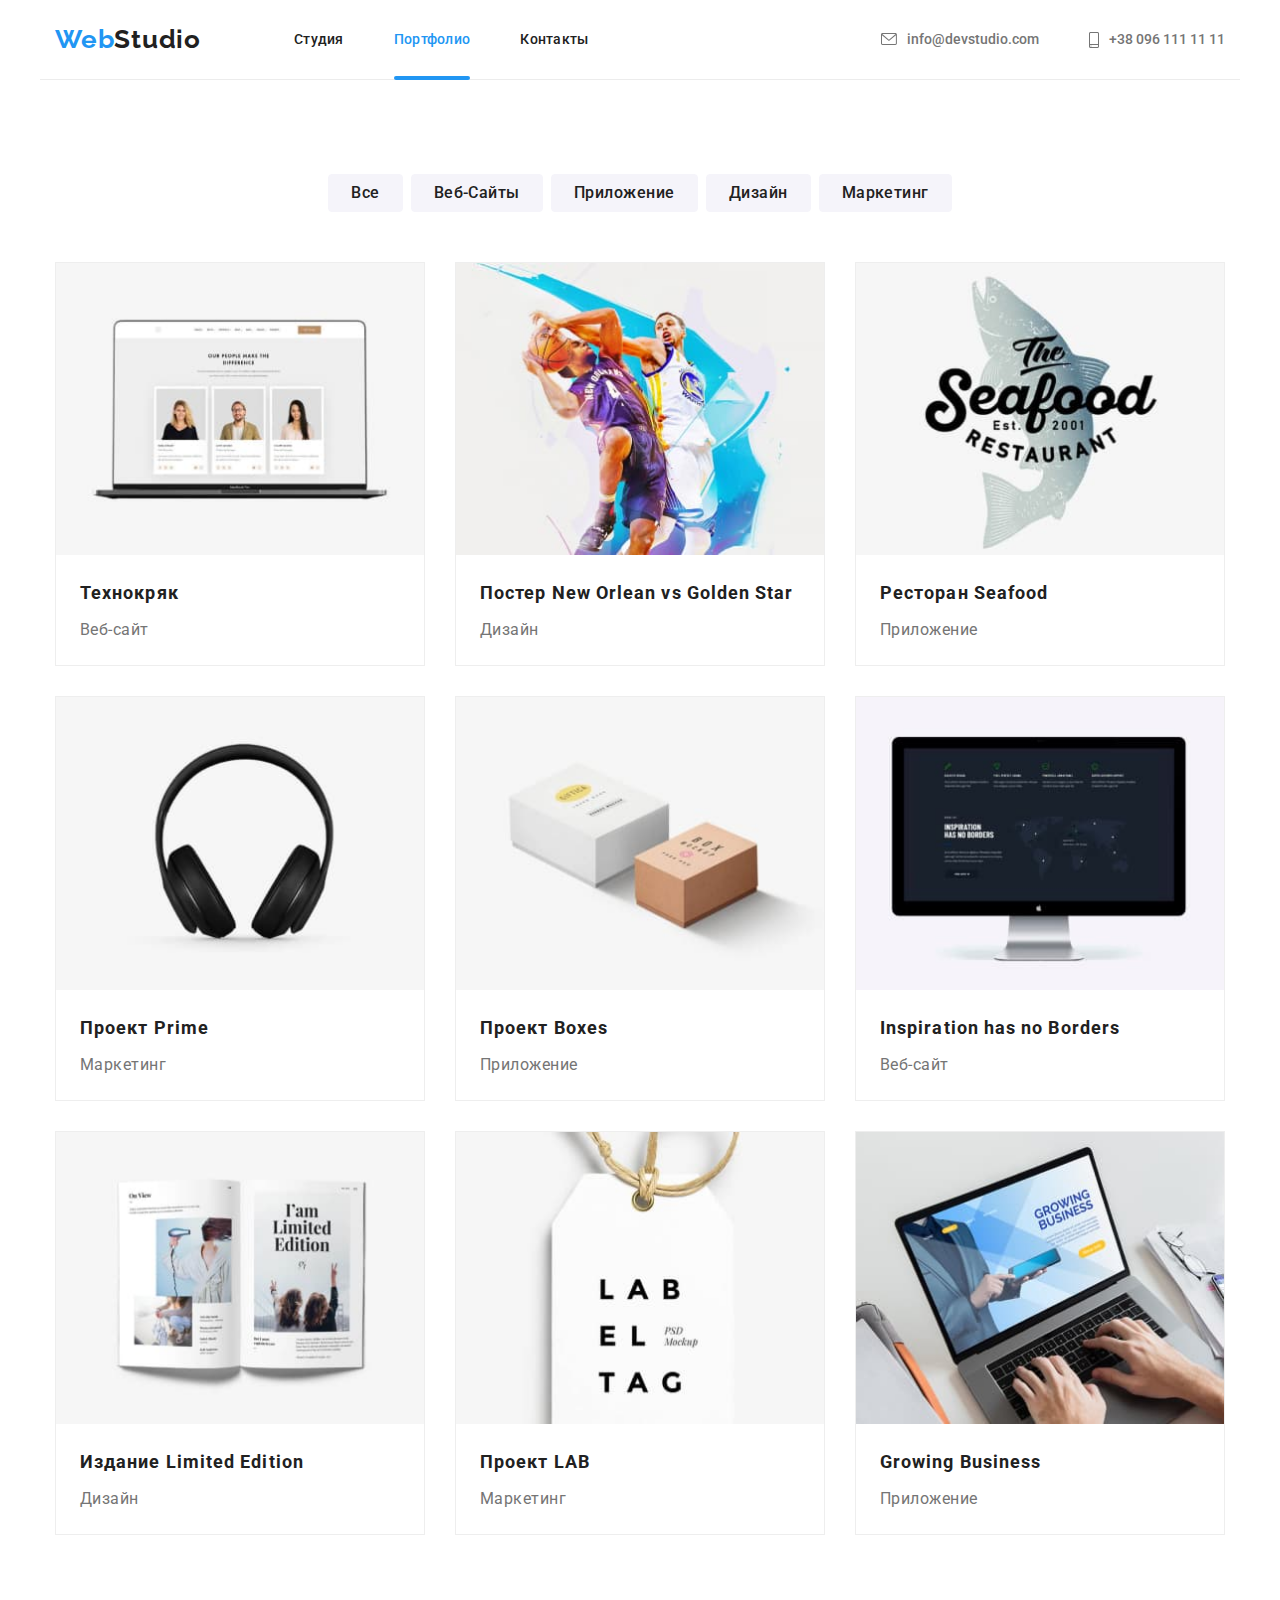
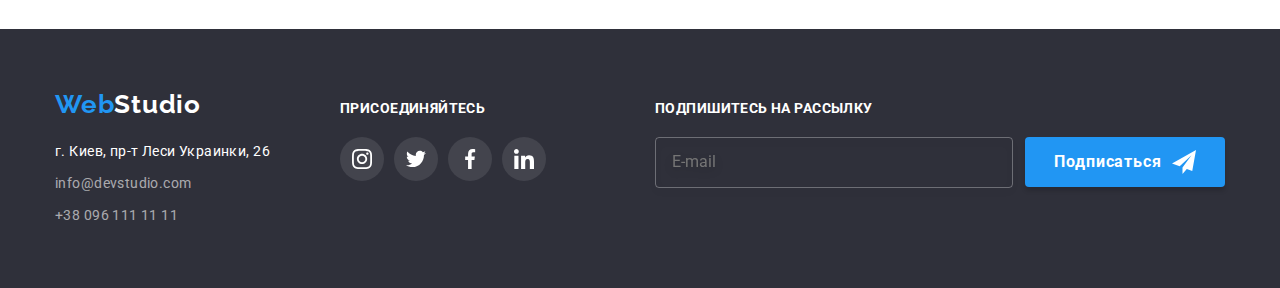
==== commit f9aa96f0: "footer and header edit" ====
--- a/portfolio.html
+++ b/portfolio.html
@@ -319,68 +319,69 @@
 
 </main>
 
-<footer class="footer">
-    <div class="container footer-parts">
-        <div class="addr-container">
-            <div class="main-contacts">
-                <a href="#" class="logo__part--white"><span class="logo__part--accent">Web</span>Studio</a>
-                <address>
-                    <ul class="contact-list">
-                        <li class="contact-list__item">
-                            <p class="contact-list__text">г. Киев, пр-т Леси Украинки, 26</p>
-                        </li>
-                        <li class="contact-list__item"><a class="contact-list__link"
-                                href="mailto:info@example.com">info@devstudio.com</a></li>
-                        <li class="contact-list__item"><a class="contact-list__link" href="tel:+380991111111">+38 096
-                                111 11 11</a></li>
-                    </ul>
-                </address>
-            </div>
-
-            <div class="social-networks-contacts">
-                <h2 class="call">Присоединяйтесь</h2>
-                <ul class="social-list">
-                    <li class="social-list__item">
-                        <a href="" class="footer-link">
-                            <svg class="footer-button">
-                                <use href="images/Svg/icons.svg#instagram">
-                                </use>
-                            </svg>
-                        </a>
-                    </li>
-                    <li class="social-list__item">
-                        <a href="" class="footer-link">
-                            <svg class="footer-button">
-                                <use href="images/Svg/icons.svg#twitter">
-                                </use>
-                            </svg>
-                        </a>
-                    </li>
-                    <li class="social-list__item">
-                        <a href="" class="footer-link">
-                            <svg class="footer-button">
-                                <use href="images/Svg/icons.svg#facebook">
-                                </use>
-                            </svg>
-                        </a>
-                    </li>
-                    <li class="social-list__item">
-                        <a href="" class="footer-link">
-                            <svg class="footer-button">
-                                <use href="images/Svg/icons.svg#linkedin">
-                                </use>
-                            </svg>
-                        </a>
-                    </li>
-                </ul>
-            </div>
+<footer id="contacts">
+    <div class="footer container">
+        <div class="main-contacts">
+
+            <a href="./index.html" class="logo"><span class="logo__part--accent">Web</span><span
+                    class="logo__part--white">Studio</span></a>
+
+            <ul class="contact-list">
+                <li class="contact-list__item">
+                    <address class="contact-list__text">г. Киев, пр-т Леси Украинки, 26</address>
+                </li>
+                <li class="contact-list__item"><a href="mailto:info@devstudio.com"
+                        class="contact-list__link">info@devstudio.com</a></li>
+                <li class="contact-list__item"><a href="tel:+380961111111" class="contact-list__link">+38 096 111 11
+                        11</a>
+                </li>
+            </ul>
         </div>
+
+        <div class="social-networks-contacts">
+            <h2 class="call">Присоединяйтесь</h2>
+            <ul class="social-list">
+                <li class="social-list__item">
+                    <a href="" class="footer-link">
+                        <svg class="footer-button">
+                            <use href="images/Svg/icons.svg#instagram">
+                            </use>
+                        </svg>
+                    </a>
+                </li>
+                <li class="social-list__item">
+                    <a href="" class="footer-link">
+                        <svg class="footer-button">
+                            <use href="images/Svg/icons.svg#twitter">
+                            </use>
+                        </svg>
+                    </a>
+                </li>
+                <li class="social-list__item">
+                    <a href="" class="footer-link">
+                        <svg class="footer-button">
+                            <use href="images/Svg/icons.svg#facebook">
+                            </use>
+                        </svg>
+                    </a>
+                </li>
+                <li class="social-list__item">
+                    <a href="" class="footer-link">
+                        <svg class="footer-button">
+                            <use href="images/Svg/icons.svg#linkedin">
+                            </use>
+                        </svg>
+                    </a>
+                </li>
+            </ul>
+        </div>
+
         <div class="subscribe-form">
-            <p class="call">Подпишитесь на рассылку</p>
-            <form action="">
+            <p class="call subscribe-form__call">Подпишитесь на рассылку</p>
+            <form action="javascript:void(0);">
                 <div class="subscribe-field">
                     <label>
-                        <input class="subscribe-field__form-input" type="text" name="name" placeholder="E-mail">
+                        <input type="email" placeholder="E-mail" class="subscribe-field__form-input">
                     </label>
                     <button class="subscribe-field__form-button">Подписаться
                         <svg class="subscribe-field__form-icon" width="24px" height="24px">
@@ -389,14 +390,12 @@
                             </use>
                         </svg>
                     </button>
-
-                </div>
+                </div>
+
             </form>
-
         </div>
     </div>
 
-
 </footer>
 
 
--- a/css/main.min.css
+++ b/css/main.min.css
@@ -1,2 +1,2 @@
-h1,h2,h3,h4,h5,h6{color:#212121;margin-top:0px;margin-bottom:0px}p{margin-top:0px;margin-bottom:0px}img{display:block;max-width:100%;height:auto}ul{list-style:none;padding:0;margin:0}a{display:block;text-decoration:none;color:inherit}body{color:#212121;font-family:Roboto,sans-serif;background-color:#fff}.container{padding-left:15px;padding-right:15px;margin-left:auto;margin-right:auto}@media screen and (min-width: 480px){.container{max-width:480px}}@media screen and (min-width: 768px){.container{max-width:768px}}@media screen and (min-width: 1200px){.container{max-width:1200px}}.visually-hidden{position:absolute;width:1px;height:1px;margin:-1px;border:0;padding:0;clip:rect(0 0 0 0);overflow:hidden}.section{padding:94px 0;margin-left:auto;margin-right:auto}@media screen and (min-width: 768px){.section-feature{padding:60px 0;margin-left:auto;margin-right:auto}}@media screen and (min-width: 1200px){.section-feature{padding:94px 0;margin-left:auto;margin-right:auto}}.section-hero{background-repeat:no-repeat;background-position:center;background-size:cover;background-color:#2f303a;text-align:center;margin-left:auto;margin-right:auto;background-image:-webkit-gradient(linear, left top, right top, from(rgba(47,48,58,0.4)), to(rgba(47,48,58,0.4))),url(../images/Studio/HeroPictures/HeroImg-mob-1x-min.jpg);background-image:linear-gradient(to right, rgba(47,48,58,0.4), rgba(47,48,58,0.4)),url(../images/Studio/HeroPictures/HeroImg-mob-1x-min.jpg)}@media (min-device-pixel-ratio: 2), (-webkit-min-device-pixel-ratio: 2), (min-resolution: 192dpi), (min-resolution: 2dppx){.section-hero{background-image:-webkit-gradient(linear, left top, right top, from(rgba(47,48,58,0.4)), to(rgba(47,48,58,0.4))),url(../images/Studio/HeroPictures/HeroImg-mob-2x-min@2x.jpg);background-image:linear-gradient(to right, rgba(47,48,58,0.4), rgba(47,48,58,0.4)),url(../images/Studio/HeroPictures/HeroImg-mob-2x-min@2x.jpg)}}@media screen and (min-width: 768px){.section-hero{padding-top:118px;padding-bottom:118px;max-width:768px;height:400px;background-image:-webkit-gradient(linear, left top, right top, from(rgba(47,48,58,0.4)), to(rgba(47,48,58,0.4))),url(../images/Studio/HeroPictures/HeroImg-tab-1x-min.jpg);background-image:linear-gradient(to right, rgba(47,48,58,0.4), rgba(47,48,58,0.4)),url(../images/Studio/HeroPictures/HeroImg-tab-1x-min.jpg)}}@media screen and (min-width: 768px) and (min-device-pixel-ratio: 2), screen and (min-width: 768px) and (-webkit-min-device-pixel-ratio: 2), screen and (min-width: 768px) and (min-resolution: 192dpi), screen and (min-width: 768px) and (min-resolution: 2dppx){.section-hero{background-image:-webkit-gradient(linear, left top, right top, from(rgba(47,48,58,0.4)), to(rgba(47,48,58,0.4))),url(../images/Studio/HeroPictures/HeroImg-tab-2x-min@2x.jpg);background-image:linear-gradient(to right, rgba(47,48,58,0.4), rgba(47,48,58,0.4)),url(../images/Studio/HeroPictures/HeroImg-tab-2x-min@2x.jpg)}}@media screen and (min-width: 1200px){.section-hero{padding-top:200px;padding-bottom:200px;max-width:1600px;height:600px;background-image:-webkit-gradient(linear, left top, right top, from(rgba(47,48,58,0.4)), to(rgba(47,48,58,0.4))),url(../images/Studio/HeroPictures/HeroImg-desk-1x-min.jpg);background-image:linear-gradient(to right, rgba(47,48,58,0.4), rgba(47,48,58,0.4)),url(../images/Studio/HeroPictures/HeroImg-desk-1x-min.jpg)}}@media screen and (min-width: 1200px) and (min-device-pixel-ratio: 2), screen and (min-width: 1200px) and (-webkit-min-device-pixel-ratio: 2), screen and (min-width: 1200px) and (min-resolution: 192dpi), screen and (min-width: 1200px) and (min-resolution: 2dppx){.section-hero{background-image:-webkit-gradient(linear, left top, right top, from(rgba(47,48,58,0.4)), to(rgba(47,48,58,0.4))),url(../images/Studio/HeroPictures/HeroImg-desk-2x-min@2x.jpg);background-image:linear-gradient(to right, rgba(47,48,58,0.4), rgba(47,48,58,0.4)),url(../images/Studio/HeroPictures/HeroImg-desk-2x-min@2x.jpg)}}.section-activity{padding-top:0}@media screen and (max-width: 1199px){.section-activity{display:none}}.section-team{background-color:#f5f4fa;padding:60px 0}@media screen and (min-width: 1200px){.section-team{background-color:#f5f4fa;padding:94px 0}}.section-clients{padding:60px 0px}@media screen and (min-width: 1200px){.section-clients{padding:94px 0px}}.header{height:80px;border-bottom:1px solid #ececec;display:-webkit-box;display:-ms-flexbox;display:flex;-webkit-box-align:center;-ms-flex-align:center;align-items:center}.header .container{display:-webkit-box;display:-ms-flexbox;display:flex;-webkit-box-align:center;-ms-flex-align:center;align-items:center}@media screen and (min-width: 768px){.site-nav{display:-webkit-box;display:-ms-flexbox;display:flex;margin-left:88px}.site-nav__item{position:relative}.site-nav__item:not(:last-child){margin-right:50px}.site-nav__link{display:block;padding-top:32px;padding-bottom:32px;font-weight:500;font-size:14px;line-height:1.14;letter-spacing:0.02em;-webkit-transition:color 250ms cubic-bezier(0.4, 0, 0.2, 1);transition:color 250ms cubic-bezier(0.4, 0, 0.2, 1)}.site-nav__link:hover,.site-nav__link:focus,.site-nav__link--active{color:#2196f3}.site-nav__link--active::after{content:"";position:absolute;bottom:0;margin-bottom:-1px;display:block;width:100%;height:4px;border-radius:2px;background-color:#2196f3}}@media screen and (min-width: 1200px){.site-nav{display:-webkit-box;display:-ms-flexbox;display:flex;margin-left:93px}.site-nav__item{position:relative}.site-nav__item:not(:last-child){margin-right:50px}.site-nav__link{display:block;padding-top:32px;padding-bottom:32px;font-weight:500;font-size:14px;line-height:1.14;letter-spacing:0.02em;-webkit-transition:color 250ms cubic-bezier(0.4, 0, 0.2, 1);transition:color 250ms cubic-bezier(0.4, 0, 0.2, 1)}.site-nav__link:hover,.site-nav__link:focus,.site-nav__link--active{color:#2196f3}.site-nav__link--active::after{content:"";position:absolute;bottom:0;margin-bottom:-1px;display:block;width:100%;height:4px;border-radius:2px;background-color:#2196f3}}@media screen and (min-width: 768px){.auth-nav{display:-webkit-box;display:-ms-flexbox;display:flex;-webkit-box-orient:vertical;-webkit-box-direction:normal;-ms-flex-direction:column;flex-direction:column;margin-left:auto;margin-bottom:-10px}}@media screen and (min-width: 768px) and (min-width: 1200px){.auth-nav{-webkit-box-orient:horizontal;-webkit-box-direction:normal;-ms-flex-direction:row;flex-direction:row;margin-left:auto}}@media screen and (min-width: 768px){.auth-nav__item{margin-bottom:10px}.auth-nav__link{display:-webkit-inline-box;display:-ms-inline-flexbox;display:inline-flex;color:#757575;text-decoration:none;cursor:pointer;font-weight:500;font-size:14px;line-height:1.14;-webkit-box-align:center;-ms-flex-align:center;align-items:center;-webkit-transition-duration:250ms;transition-duration:250ms;-webkit-transition-timing-function:cubic-bezier(0.4, 0, 0.2, 1);transition-timing-function:cubic-bezier(0.4, 0, 0.2, 1)}.auth-nav__link:hover,.auth-nav__link:focus{color:#2196f3}}.auth-nav__icon{display:block;margin-right:10px;fill:currentColor}@media screen and (min-width: 1200px){.auth-nav{display:-webkit-box;display:-ms-flexbox;display:flex;-webkit-box-orient:horizontal;-webkit-box-direction:normal;-ms-flex-direction:row;flex-direction:row;margin-left:auto}.auth-nav__item:not(:last-child){margin-right:50px}.auth-nav__link{display:-webkit-inline-box;display:-ms-inline-flexbox;display:inline-flex;padding-top:32px;padding-bottom:32px;color:#757575;text-decoration:none;cursor:pointer;font-weight:500;font-size:14px;line-height:1.14;-webkit-box-align:center;-ms-flex-align:center;align-items:center;-webkit-transition-duration:250ms;transition-duration:250ms;-webkit-transition-timing-function:cubic-bezier(0.4, 0, 0.2, 1);transition-timing-function:cubic-bezier(0.4, 0, 0.2, 1)}.auth-nav__link:hover,.auth-nav__link:focus{color:#2196f3}}.logo{color:#212121;font-family:Raleway,sans-serif;text-decoration:none;font-weight:bold;font-size:26px;line-height:1.19;letter-spacing:0.03em}.logo__part--black{color:#212121;font-family:Raleway,sans-serif;text-decoration:none;font-weight:bold;font-size:26px;line-height:1.19;letter-spacing:0.03em}.logo__part--accent{color:#2196f3}.logo__part--white{color:#fff;font-family:Raleway,sans-serif;text-decoration:none;font-weight:bold;font-size:26px;line-height:1.19;letter-spacing:0.03em;margin-bottom:20px}.main-button{width:200px;padding:10px;height:50px;font-weight:700;font-size:16px;line-height:1.8;letter-spacing:0.06em;color:#fff;background-color:#2196f3;-webkit-box-shadow:0px 4px 4px rgba(0,0,0,0.15);box-shadow:0px 4px 4px rgba(0,0,0,0.15);border-radius:4px;border:1px solid transparent;cursor:pointer}.filter-list__button{height:38px;font-weight:500;font-size:16px;line-height:1.6;text-align:center;letter-spacing:0.03em;padding-left:22px;padding-right:22px;color:#212121;background-color:#f5f4fa;border:1px solid #f5f4fa;border-radius:4px;-webkit-transition-property:background-color;transition-property:background-color;-webkit-transition-duration:250ms;transition-duration:250ms;-webkit-transition:background-color cubic-bezier(0.4, 0, 0.2, 1),color 500ms cubic-bezier(0.4, 0, 0.2, 1);transition:background-color cubic-bezier(0.4, 0, 0.2, 1),color 500ms cubic-bezier(0.4, 0, 0.2, 1)}.filter-list__button:hover,.filter-list__button:focus{color:#fff;background-color:#2196f3;cursor:pointer}.hero-title{font-size:26px;color:#fff;font-weight:900;text-align:center;letter-spacing:0.06em;text-transform:uppercase;line-height:1.36;margin-bottom:30px}@media screen and (min-width: 1200px){.hero-title{font-size:44px}}.title{margin-bottom:30px;font-weight:bold;font-size:36px;line-height:1.16;text-align:center;letter-spacing:0.03em}@media screen and (min-width: 1200px){.title{margin-bottom:50px}}.feature-list{padding-left:0;margin-top:0}@media screen and (min-width: 768px){.feature-list{display:-webkit-box;display:-ms-flexbox;display:flex;-ms-flex-wrap:wrap;flex-wrap:wrap;margin-left:-30px;margin-bottom:-30px}}@media screen and (min-width: 1200px){.feature-list{display:-webkit-box;display:-ms-flexbox;display:flex;-ms-flex-wrap:nowrap;flex-wrap:nowrap}}.feature-list__item{width:100%;margin-bottom:30px}@media screen and (min-width: 768px){.feature-list__item{-ms-flex-preferred-size:calc((100% - 60px) / 2);flex-basis:calc((100% - 60px) / 2);margin-left:30px;margin-bottom:30px}}@media screen and (min-width: 1200px){.feature-list__item{-ms-flex-preferred-size:calc((100% - 120px) / 4);flex-basis:calc((100% - 120px) / 4)}}.feature-list__advantages{display:-webkit-box;display:-ms-flexbox;display:flex;height:120px;margin-bottom:30px;background-position:center;background-color:#f5f4fa;-webkit-box-align:center;-ms-flex-align:center;align-items:center;-webkit-box-pack:center;-ms-flex-pack:center;justify-content:center;border-radius:4px;fill:currentColor}.feature-list__text{color:#757575;font-size:14px;line-height:1.71;font-weight:400;letter-spacing:0.03em}.feature-list__title{font-style:normal;font-weight:bold;font-size:14px;line-height:1.14;letter-spacing:0.03em;text-transform:uppercase;text-align:center;margin-bottom:10px}@media screen and (min-width: 768px){.feature-list__title{text-align:start}}.activity{display:-webkit-box;display:-ms-flexbox;display:flex}.activity .activity__item{position:relative;border-radius:10px;-webkit-filter:drop-shadow(0px 4px 4px rgba(0,0,0,0.25));filter:drop-shadow(0px 4px 4px rgba(0,0,0,0.25));overflow:hidden}.activity__item:not(:last-child){margin-right:30px}.activity__overlay{position:absolute;bottom:0;width:100%;background-color:rgba(47,48,58,0.8)}.activity__text{padding-top:27px;padding-bottom:27px;font-size:14px;font-weight:bold;line-height:1.14;letter-spacing:0.03em;text-align:center;text-transform:uppercase;color:#fff}.footer{background-color:#2f303a;padding:60px 0}@media screen and (min-width: 768px){.contact-list{text-align:center}}@media screen and (min-width: 1200px){.contact-list{text-align:start}}.contact-list__text{font-style:normal;font-size:14px;line-height:1.7;font-weight:normal;letter-spacing:0.03em;margin:0;color:#fff;-webkit-transition-duration:250ms;transition-duration:250ms;-webkit-transition-timing-function:cubic-bezier(0.4, 0, 0.2, 1);transition-timing-function:cubic-bezier(0.4, 0, 0.2, 1)}.contact-list__text:hover,.contact-list__text:focus{color:#2196f3}.contact-list__item:not(:last-child){margin-bottom:9px}.contact-list__link{display:inline-block;font-weight:normal;font-size:14px;line-height:1.71;letter-spacing:0.03em;font-style:normal;text-decoration:none;color:rgba(255,255,255,0.6);-webkit-transition-duration:250ms;transition-duration:250ms;-webkit-transition-timing-function:cubic-bezier(0.4, 0, 0.2, 1);transition-timing-function:cubic-bezier(0.4, 0, 0.2, 1)}.contact-list__link:hover,.contact-list__link:focus{color:#2196f3}.addr-container{text-align:center}@media screen and (min-width: 768px){.addr-container{width:100%;display:-webkit-box;display:-ms-flexbox;display:flex;-webkit-box-pack:justify;-ms-flex-pack:justify;justify-content:space-between;-webkit-box-align:baseline;-ms-flex-align:baseline;align-items:baseline;-webkit-box-orient:horizontal;-webkit-box-direction:normal;-ms-flex-direction:row;flex-direction:row}}@media screen and (min-width: 768px) and (max-width: 1199px){.addr-container{padding-left:61px;padding-right:61px}}.footer-parts{display:-webkit-box;display:-ms-flexbox;display:flex;-webkit-box-orient:vertical;-webkit-box-direction:normal;-ms-flex-direction:column;flex-direction:column}@media screen and (min-width: 768px){.footer-parts{display:-webkit-box;display:-ms-flexbox;display:flex;-webkit-box-orient:vertical;-webkit-box-direction:normal;-ms-flex-direction:column;flex-direction:column;max-height:463px}}@media screen and (min-width: 1200px){.footer-parts{display:-webkit-box;display:-ms-flexbox;display:flex;-webkit-box-align:baseline;-ms-flex-align:baseline;align-items:baseline;-webkit-box-orient:horizontal;-webkit-box-direction:normal;-ms-flex-direction:row;flex-direction:row}}.main-contacts{margin-bottom:60px}@media screen and (min-width: 768px){.main-contacts{margin-bottom:60px;-webkit-box-align:center;-ms-flex-align:center;align-items:center;-webkit-box-pack:center;-ms-flex-pack:center;justify-content:center;display:-webkit-box;display:-ms-flexbox;display:flex;-webkit-box-orient:vertical;-webkit-box-direction:normal;-ms-flex-direction:column;flex-direction:column}}@media screen and (min-width: 1200px){.main-contacts{width:231px;-webkit-box-align:start;-ms-flex-align:start;align-items:flex-start}}.social-networks-contacts{-webkit-box-pack:center;-ms-flex-pack:center;justify-content:center;width:206px;margin-left:auto;margin-right:auto;margin-bottom:60px}@media screen and (min-width: 768px){.social-networks-contacts{text-align:center;margin-left:70px;margin-right:0;margin-bottom:0}}@media screen and (min-width: 1200px){.social-networks-contacts{text-align:start}}.call{font-weight:bold;font-size:14px;line-height:1.14;letter-spacing:0.03em;text-transform:uppercase;margin-bottom:20px;color:#fff;text-align:center;margin-left:auto;margin-right:auto}@media screen and (min-width: 1200px){.call{text-align:start}}@media screen and (min-width: 768px){.subscribe-form{text-align:center;-ms-flex-wrap:nowrap;flex-wrap:nowrap;display:block}}@media screen and (min-width: 1200px){.subscribe-form{text-align:start;margin-left:93px;-ms-flex-wrap:nowrap;flex-wrap:nowrap;display:block}}.form-footer{display:-webkit-box;display:-ms-flexbox;display:flex}.third__footer-heading{font-weight:bold;font-size:14px;line-height:16px;letter-spacing:0.03em;text-transform:uppercase;margin-bottom:20px;color:#fff}.subscribe-field{display:-webkit-box;display:-ms-flexbox;display:flex;-webkit-box-orient:vertical;-webkit-box-direction:normal;-ms-flex-direction:column;flex-direction:column}@media screen and (min-width: 768px){.subscribe-field{display:-webkit-box;display:-ms-flexbox;display:flex;-webkit-box-orient:vertical;-webkit-box-direction:normal;-ms-flex-direction:column;flex-direction:column}}@media screen and (min-width: 1200px){.subscribe-field{-webkit-box-orient:horizontal;-webkit-box-direction:normal;-ms-flex-direction:row;flex-direction:row}}.subscribe-field__form-input{padding:15px 16px;border:1px solid rgba(255,255,255,0.3);border-radius:4px;background-color:transparent;-webkit-filter:drop-shadow(0px 4px 4px rgba(0,0,0,0.15));filter:drop-shadow(0px 4px 4px rgba(0,0,0,0.15));width:450px;margin-bottom:20px}@media screen and (min-width: 768px){.subscribe-field__form-input{margin-left:auto;margin-right:auto}}@media screen and (min-width: 1200px){.subscribe-field__form-input{margin-bottom:0;margin-right:12px;width:358px}}.subscribe-field__form-button{display:-webkit-box;display:-ms-flexbox;display:flex;-webkit-box-pack:center;-ms-flex-pack:center;justify-content:center;-webkit-box-align:center;-ms-flex-align:center;align-items:center;width:200px;padding:10px;height:50px;font-weight:700;font-size:16px;line-height:1.8;letter-spacing:0.06em;margin-left:auto;margin-right:auto;color:#fff;background-color:#2196f3;-webkit-box-shadow:0px 4px 4px rgba(0,0,0,0.15);box-shadow:0px 4px 4px rgba(0,0,0,0.15);border-radius:4px;border:1px solid transparent;cursor:pointer}.subscribe-field__form-icon{display:-webkit-box;display:-ms-flexbox;display:flex;-webkit-box-align:center;-ms-flex-align:center;align-items:center;margin-left:10px;fill:#fff}.social-list{display:-webkit-box;display:-ms-flexbox;display:flex;-webkit-box-pack:justify;-ms-flex-pack:justify;justify-content:space-between}.footer-button{height:20px;width:20px;fill:currentColor}.footer-link{display:-webkit-box;display:-ms-flexbox;display:flex;height:44px;width:44px;color:#fff;background-color:#43444d;border-radius:50%;-webkit-box-align:center;-ms-flex-align:center;align-items:center;-webkit-box-pack:center;-ms-flex-pack:center;justify-content:center;-webkit-transition-property:background-color;transition-property:background-color;-webkit-transition-duration:250ms;transition-duration:250ms;-webkit-transition-timing-function:cubic-bezier(0.4, 0, 0.2, 1);transition-timing-function:cubic-bezier(0.4, 0, 0.2, 1)}.footer-link:hover,.footer-link:focus{background-color:#2196f3}@media screen and (min-width: 768px){.team-list{display:-webkit-box;display:-ms-flexbox;display:flex;-ms-flex-wrap:wrap;flex-wrap:wrap;-webkit-box-pack:center;-ms-flex-pack:center;justify-content:center;margin:-15px}}@media screen and (min-width: 1200px){.team-list{display:-webkit-box;display:-ms-flexbox;display:flex}}.team-list__card{margin-bottom:30px;width:100%;background:#fff;border-radius:10px;-webkit-filter:drop-shadow(0px 4px 4px rgba(0,0,0,0.25));filter:drop-shadow(0px 4px 4px rgba(0,0,0,0.25));overflow:hidden}@media screen and (min-width: 768px){.team-list__card{width:calc((100% - 4 * 15px) / 2);margin:15px}}@media screen and (min-width: 1200px){.team-list__card{-ms-flex-preferred-size:calc((100% - 120px) / 4);flex-basis:calc((100% - 120px) / 4)}}.info-card{padding-top:30px;border-top:0px;text-align:center;padding-bottom:30px}@media screen and (min-width: 768px){.info-card{padding-bottom:24px}}@media screen and (min-width: 1200px){.info-card{padding-bottom:30px}}.info-card__title{font-size:16px;line-height:1.19;letter-spacing:0.03em;font-weight:500}.info-card__text{color:#757575;font-size:16px;line-height:1.19;font-weight:normal;letter-spacing:0.03em;margin-top:10px;margin-bottom:0}.info-card__list{display:-webkit-box;display:-ms-flexbox;display:flex;-webkit-box-align:center;-ms-flex-align:center;align-items:center;-webkit-box-pack:center;-ms-flex-pack:center;justify-content:center;padding:0px;margin-top:16px}.info-card__item:not(:last-child){margin-right:10px}.info-card__link{display:-webkit-box;display:-ms-flexbox;display:flex;-webkit-box-align:center;-ms-flex-align:center;align-items:center;-webkit-box-pack:center;-ms-flex-pack:center;justify-content:center;height:44px;width:44px;color:#afb1b8;border-radius:50%;-webkit-transition-duration:250ms;transition-duration:250ms;-webkit-transition-timing-function:cubic-bezier(0.4, 0, 0.2, 1);transition-timing-function:cubic-bezier(0.4, 0, 0.2, 1)}.info-card__link:hover,.info-card__link:focus{color:#fff;background:#2196f3}.info-card__icon{width:20px;height:20px;fill:currentColor}.clients-list{display:-webkit-box;display:-ms-flexbox;display:flex}@media screen and (max-width: 1199px){.clients-list{-ms-flex-wrap:wrap;flex-wrap:wrap;margin-right:-30px;margin-bottom:-30px}}@media screen and (min-width: 1200px){.clients-list{margin-right:-30px}}.clients-list__item{width:170px;height:92px}@media screen and (max-width: 767px){.clients-list__item{-ms-flex-preferred-size:calc((100% - 60px) / 2);flex-basis:calc((100% - 60px) / 2);margin-right:30px;margin-bottom:30px}}@media screen and (min-width: 768px){.clients-list__item{-ms-flex-preferred-size:calc((100% - 90px) / 3);flex-basis:calc((100% - 90px) / 3);margin-right:30px;margin-bottom:30px}}@media screen and (min-width: 1200px){.clients-list__item{margin-right:30px;margin-bottom:0}}.clients-list__icon{fill:currentColor}.clients-list__link{border:1px solid #afb1b8;border-radius:4px;width:100%;height:100%;color:#afb1b8;-webkit-transition:border 250ms cubic-bezier(0.4, 0, 0.2, 1),color 250ms cubic-bezier(0.4, 0, 0.2, 1);transition:border 250ms cubic-bezier(0.4, 0, 0.2, 1),color 250ms cubic-bezier(0.4, 0, 0.2, 1)}.clients-list__link:hover,.clients-list__link:focus{outline:none;border:1px solid #2196f3;color:#2196f3}.backdrop{opacity:1;position:fixed;top:0;left:0;width:100%;height:100%;background-color:rgba(0,0,0,0.2);-webkit-transition:opacity 250ms cubic-bezier(0.4, 0, 0.2, 1);transition:opacity 250ms cubic-bezier(0.4, 0, 0.2, 1);overflow-y:scroll}.backdrop.is-hidden{opacity:0;pointer-events:none}.backdrop.is-hidden .modal{-webkit-transform:translate(-50%, -50%) scale(0.9);transform:translate(-50%, -50%) scale(0.9)}.modal{position:absolute;width:528px;height:581px;top:50%;left:50%;display:-webkit-box;display:-ms-flexbox;display:flex;-webkit-box-pack:end;-ms-flex-pack:end;justify-content:flex-end;-webkit-box-align:start;-ms-flex-align:start;align-items:flex-start;background-color:#fff;-webkit-transform:translate(-50%, -50%) scale(1);transform:translate(-50%, -50%) scale(1);-webkit-transition:-webkit-transform 250ms cubic-bezier(0.4, 0, 0.2, 1);transition:-webkit-transform 250ms cubic-bezier(0.4, 0, 0.2, 1);transition:transform 250ms cubic-bezier(0.4, 0, 0.2, 1);transition:transform 250ms cubic-bezier(0.4, 0, 0.2, 1), -webkit-transform 250ms cubic-bezier(0.4, 0, 0.2, 1)}@media screen and (max-width: 1199px){.modal{max-width:450px;max-height:609px}}.modal__close-button{position:absolute;top:8px;right:8px;width:30px;height:30px;border:1px solid rgba(0,0,0,0.1);border-radius:50%;background-color:#fff;display:-webkit-box;display:-ms-flexbox;display:flex;-webkit-box-pack:center;-ms-flex-pack:center;justify-content:center;-webkit-box-align:center;-ms-flex-align:center;align-items:center;cursor:pointer;-webkit-transition-property:fill;transition-property:fill;-webkit-transition-duration:250ms;transition-duration:250ms;-webkit-transition-timing-function:cubic-bezier(0.4, 0, 0.2, 1);transition-timing-function:cubic-bezier(0.4, 0, 0.2, 1)}.modal__close-button:focus,.modal__close-button:hover{cursor:pointer;color:#2196f3}.modal__close-button:focus{outline:none;-webkit-box-shadow:0 0 0 0.1em #2196f3;box-shadow:0 0 0 0.1em #2196f3}.modal__close-button--cross{fill:currentColor}.modal-form{width:528px;margin-left:auto;margin-right:auto;padding-top:35px;padding-bottom:45px;padding-left:39px;padding-right:41px}@media screen and (max-width: 1199px){.modal-form{width:450px}}.modal-form__heading{display:block;font-weight:bold;font-size:20px;line-height:1.15;text-align:center;letter-spacing:0.03em;margin-bottom:12px;color:#212121;text-shadow:0px 4px 4px rgba(0,0,0,0.25)}.modal-form__field{position:relative;display:-webkit-box;display:-ms-flexbox;display:flex;-webkit-box-orient:vertical;-webkit-box-direction:normal;-ms-flex-direction:column;flex-direction:column;margin-bottom:10px}.modal-form__field:hover>.modal-form__icon,.modal-form__field:focus-within>.modal-form__icon{fill:#2196f3;cursor:pointer}.modal-form__field:hover>.modal-form__input,.modal-form__field:focus-within>.modal-form__input{cursor:pointer;outline:none;border:1px solid #2196f3}.modal-form__field--comment{margin-bottom:20px}.modal-form__field:hover>.modal-form__icon,.modal-form__field:focus-within>.modal-form__icon{fill:#2196f3;cursor:pointer}.form-field:hover>.modal-form__input,.form-field:focus-within>.modal-form__input{cursor:pointer;outline:none;border:1px solid #2196f3}.modal-form__input{border:1px solid rgba(33,33,33,0.2);border-radius:4px;padding:11px 42px}.modal-form__label{margin-bottom:4px;font-weight:normal;font-size:12px;line-height:1.16;letter-spacing:0.01em;color:#757575}.modal-form__field textarea{width:448px;height:120px;padding:12px 16px;resize:none;-webkit-box-sizing:border-box;box-sizing:border-box}@media screen and (max-width: 1199px){.modal-form__field textarea{width:370px}}.modal-form__field input::-webkit-input-placeholder{font-weight:normal;font-size:12px;line-height:1.16;letter-spacing:0.01em;color:rgba(117,117,117,0.5)}.modal-form__field input:-ms-input-placeholder{font-weight:normal;font-size:12px;line-height:1.16;letter-spacing:0.01em;color:rgba(117,117,117,0.5)}.modal-form__field input::-ms-input-placeholder{font-weight:normal;font-size:12px;line-height:1.16;letter-spacing:0.01em;color:rgba(117,117,117,0.5)}.modal-form__field input::placeholder{font-weight:normal;font-size:12px;line-height:1.16;letter-spacing:0.01em;color:rgba(117,117,117,0.5)}.modal-form__field textarea::-webkit-input-placeholder{font-weight:normal;font-size:12px;line-height:1.16;letter-spacing:0.01em;color:rgba(117,117,117,0.5)}.modal-form__field textarea:-ms-input-placeholder{font-weight:normal;font-size:12px;line-height:1.16;letter-spacing:0.01em;color:rgba(117,117,117,0.5)}.modal-form__field textarea::-ms-input-placeholder{font-weight:normal;font-size:12px;line-height:1.16;letter-spacing:0.01em;color:rgba(117,117,117,0.5)}.modal-form__field textarea::placeholder{font-weight:normal;font-size:12px;line-height:1.16;letter-spacing:0.01em;color:rgba(117,117,117,0.5)}.agreement{display:-webkit-box;display:-ms-flexbox;display:flex;-webkit-box-align:center;-ms-flex-align:center;align-items:center;-webkit-box-pack:center;-ms-flex-pack:center;justify-content:center;margin-bottom:30px;position:relative;cursor:pointer;text-align:center;font-weight:400;font-size:12px;line-height:1.17;letter-spacing:0.03em}@media screen and (min-width: 364px){.agreement{display:-webkit-box;display:-ms-flexbox;display:flex;-webkit-box-align:center;-ms-flex-align:center;align-items:center;-webkit-box-pack:center;-ms-flex-pack:center;justify-content:center;-ms-flex-wrap:wrap;flex-wrap:wrap}}.agreement__text{display:inline-block;font-size:14px;line-height:1.71;letter-spacing:0.03em;color:#757575}@media screen and (max-width: 1199px){.agreement__text{font-size:12px;line-height:1.167;letter-spacing:0.03em}}.agreement__link{display:inline-block;letter-spacing:0.03em;text-decoration:underline;color:#2196f3;font-size:14px;line-height:1.71;letter-spacing:0.03em;margin-left:6px}@media screen and (max-width: 1199px){.agreement__link{font-size:12px;line-height:1.167;letter-spacing:0.03em}}.modal-form__icon{position:absolute;top:30px;left:12px;fill:#212121}.agreement__checkbox{position:absolute;margin:-1px;width:1px;height:1px;border:0;padding:0;clip:rect(0 0 0 0);overflow:hidden}.agreement__checkbox:checked+.agreement__icon{background-color:#2196f3;border:2px solid #2196f3;background-image:url(../images/Svg/check.svg);background-size:contain;background-origin:border-box;fill:transparent;border-color:transparent}.agreement__icon{width:16px;height:15px;border-radius:2px;cursor:pointer;margin-right:7px;border:2px solid black}.submit-button{display:-webkit-box;display:-ms-flexbox;display:flex;margin-left:auto;margin-right:auto;font-size:16px;line-height:1.87;letter-spacing:0.06em;padding:10px 56px;font-weight:bold;color:#fff;background:#2196f3;-webkit-box-shadow:0px 4px 4px rgba(0,0,0,0.15);box-shadow:0px 4px 4px rgba(0,0,0,0.15);border-radius:4px;border:none;cursor:pointer}.project-list{display:-webkit-box;display:-ms-flexbox;display:flex;-ms-flex-wrap:wrap;flex-wrap:wrap;margin-bottom:calc(-1 * 30px);margin-left:calc(-1 * 30px)}.project-list__item{background:#fff;-webkit-box-sizing:border-box;box-sizing:border-box;-ms-flex-preferred-size:calc(100% / 3 - 30px);flex-basis:calc(100% / 3 - 30px);margin-left:30px;margin-bottom:30px}.project-list__item:hover,.project-list__item:focus{cursor:pointer;background:#f5f4fa;-webkit-box-shadow:0px 1px 1px rgba(0,0,0,0.12),0px 4px 4px rgba(0,0,0,0.06),1px 4px 6px rgba(0,0,0,0.16);box-shadow:0px 1px 1px rgba(0,0,0,0.12),0px 4px 4px rgba(0,0,0,0.06),1px 4px 6px rgba(0,0,0,0.16);border-radius:10px;overflow:hidden}.project-list__card{background:#fff;border:1px solid #eee}.project-list__thumb{position:relative;overflow:hidden}.card-overlay{position:absolute;opacity:0;top:0;left:0;width:100%;height:100%;overflow:auto;background:rgba(33,150,243,0.9);-webkit-transform:translateY(100%);transform:translateY(100%);-webkit-transition:opacity 250ms cubic-bezier(0.4, 0, 0.2, 1),-webkit-transform 250ms cubic-bezier(0.4, 0, 0.2, 1);transition:opacity 250ms cubic-bezier(0.4, 0, 0.2, 1),-webkit-transform 250ms cubic-bezier(0.4, 0, 0.2, 1);transition:transform 250ms cubic-bezier(0.4, 0, 0.2, 1),opacity 250ms cubic-bezier(0.4, 0, 0.2, 1);transition:transform 250ms cubic-bezier(0.4, 0, 0.2, 1),opacity 250ms cubic-bezier(0.4, 0, 0.2, 1),-webkit-transform 250ms cubic-bezier(0.4, 0, 0.2, 1)}.card-overlay__text{font-weight:400;font-size:18px;line-height:28px;letter-spacing:0.03em;padding:63px 24px;overflow:auto;color:#fff}.project-list__information{padding:20px 24px}.project-list__title{font-size:18px;line-height:2;font-weight:bold;letter-spacing:0.06em}.project-list__text{font-size:16px;line-height:30px;color:#757575;letter-spacing:0.03em;font-weight:normal;margin-top:4px}.project-list__link:hover .card-overlay,.project-list__link:focus .card-overlay{-webkit-transform:translateY(0);transform:translateY(0);opacity:1}.project-list__link:hover,.project-list__link:focus{background-color:#fff;-webkit-box-shadow:0px 1px 1px rgba(0,0,0,0.12),0px 4px 4px rgba(0,0,0,0.06),1px 4px 6px rgba(0,0,0,0.16);box-shadow:0px 1px 1px rgba(0,0,0,0.12),0px 4px 4px rgba(0,0,0,0.06),1px 4px 6px rgba(0,0,0,0.16)}.filter-list{display:-webkit-box;display:-ms-flexbox;display:flex;-webkit-box-pack:center;-ms-flex-pack:center;justify-content:center;margin-bottom:50px}.filter-list__item:not(:last-child){margin-right:8px}.clients-list__item,.clients-list__link{display:-webkit-box;display:-ms-flexbox;display:flex;-webkit-box-pack:center;-ms-flex-pack:center;justify-content:center;-webkit-box-align:center;-ms-flex-align:center;align-items:center}
+h1,h2,h3,h4,h5,h6{color:#212121;margin-top:0px;margin-bottom:0px}p{margin-top:0px;margin-bottom:0px}img{display:block;max-width:100%;height:auto}ul{list-style:none;padding:0;margin:0}a{display:block;text-decoration:none;color:inherit}body{color:#212121;font-family:Roboto,sans-serif;background-color:#fff}.container{padding-left:15px;padding-right:15px;margin-left:auto;margin-right:auto;width:100%}@media screen and (min-width: 480px){.container{max-width:480px}}@media screen and (min-width: 768px){.container{max-width:768px}}@media screen and (min-width: 1200px){.container{max-width:1200px}}.visually-hidden{position:absolute;width:1px;height:1px;margin:-1px;border:0;padding:0;clip:rect(0 0 0 0);overflow:hidden}.section{padding:94px 0;margin-left:auto;margin-right:auto}@media screen and (min-width: 768px){.section-feature{padding:60px 0;margin-left:auto;margin-right:auto}}@media screen and (min-width: 1200px){.section-feature{padding:94px 0;margin-left:auto;margin-right:auto}}.section-hero{background-repeat:no-repeat;background-position:center;background-size:cover;background-color:#2f303a;text-align:center;margin-left:auto;margin-right:auto;background-image:-webkit-gradient(linear, left top, right top, from(rgba(47,48,58,0.4)), to(rgba(47,48,58,0.4))),url(../images/Studio/HeroPictures/HeroImg-mob-1x-min.jpg);background-image:linear-gradient(to right, rgba(47,48,58,0.4), rgba(47,48,58,0.4)),url(../images/Studio/HeroPictures/HeroImg-mob-1x-min.jpg)}@media (min-device-pixel-ratio: 2), (-webkit-min-device-pixel-ratio: 2), (min-resolution: 192dpi), (min-resolution: 2dppx){.section-hero{background-image:-webkit-gradient(linear, left top, right top, from(rgba(47,48,58,0.4)), to(rgba(47,48,58,0.4))),url(../images/Studio/HeroPictures/HeroImg-mob-2x-min@2x.jpg);background-image:linear-gradient(to right, rgba(47,48,58,0.4), rgba(47,48,58,0.4)),url(../images/Studio/HeroPictures/HeroImg-mob-2x-min@2x.jpg)}}@media screen and (min-width: 768px){.section-hero{padding-top:118px;padding-bottom:118px;max-width:768px;height:400px;background-image:-webkit-gradient(linear, left top, right top, from(rgba(47,48,58,0.4)), to(rgba(47,48,58,0.4))),url(../images/Studio/HeroPictures/HeroImg-tab-1x-min.jpg);background-image:linear-gradient(to right, rgba(47,48,58,0.4), rgba(47,48,58,0.4)),url(../images/Studio/HeroPictures/HeroImg-tab-1x-min.jpg)}}@media screen and (min-width: 768px) and (min-device-pixel-ratio: 2), screen and (min-width: 768px) and (-webkit-min-device-pixel-ratio: 2), screen and (min-width: 768px) and (min-resolution: 192dpi), screen and (min-width: 768px) and (min-resolution: 2dppx){.section-hero{background-image:-webkit-gradient(linear, left top, right top, from(rgba(47,48,58,0.4)), to(rgba(47,48,58,0.4))),url(../images/Studio/HeroPictures/HeroImg-tab-2x-min@2x.jpg);background-image:linear-gradient(to right, rgba(47,48,58,0.4), rgba(47,48,58,0.4)),url(../images/Studio/HeroPictures/HeroImg-tab-2x-min@2x.jpg)}}@media screen and (min-width: 1200px){.section-hero{padding-top:200px;padding-bottom:200px;max-width:1600px;height:600px;background-image:-webkit-gradient(linear, left top, right top, from(rgba(47,48,58,0.4)), to(rgba(47,48,58,0.4))),url(../images/Studio/HeroPictures/HeroImg-desk-1x-min.jpg);background-image:linear-gradient(to right, rgba(47,48,58,0.4), rgba(47,48,58,0.4)),url(../images/Studio/HeroPictures/HeroImg-desk-1x-min.jpg)}}@media screen and (min-width: 1200px) and (min-device-pixel-ratio: 2), screen and (min-width: 1200px) and (-webkit-min-device-pixel-ratio: 2), screen and (min-width: 1200px) and (min-resolution: 192dpi), screen and (min-width: 1200px) and (min-resolution: 2dppx){.section-hero{background-image:-webkit-gradient(linear, left top, right top, from(rgba(47,48,58,0.4)), to(rgba(47,48,58,0.4))),url(../images/Studio/HeroPictures/HeroImg-desk-2x-min@2x.jpg);background-image:linear-gradient(to right, rgba(47,48,58,0.4), rgba(47,48,58,0.4)),url(../images/Studio/HeroPictures/HeroImg-desk-2x-min@2x.jpg)}}.section-activity{padding-top:0}@media screen and (max-width: 1199px){.section-activity{display:none}}.section-team{background-color:#f5f4fa;padding:60px 0}@media screen and (min-width: 1200px){.section-team{background-color:#f5f4fa;padding:94px 0}}.section-clients{padding:60px 0px}@media screen and (min-width: 1200px){.section-clients{padding:94px 0px}}.header{height:80px;border-bottom:1px solid #ececec;display:-webkit-box;display:-ms-flexbox;display:flex;-webkit-box-align:center;-ms-flex-align:center;align-items:center}@media screen and (max-width: 767px){.header{display:none}}.header .container{display:-webkit-box;display:-ms-flexbox;display:flex;-webkit-box-align:center;-ms-flex-align:center;align-items:center}@media screen and (min-width: 768px){.site-nav{display:-webkit-box;display:-ms-flexbox;display:flex;margin-left:88px}.site-nav__item{position:relative}.site-nav__item:not(:last-child){margin-right:50px}.site-nav__link{display:block;padding-top:32px;padding-bottom:32px;font-weight:500;font-size:14px;line-height:1.14;letter-spacing:0.02em;-webkit-transition:color 250ms cubic-bezier(0.4, 0, 0.2, 1);transition:color 250ms cubic-bezier(0.4, 0, 0.2, 1)}.site-nav__link:hover,.site-nav__link:focus,.site-nav__link--active{color:#2196f3}.site-nav__link--active::after{content:"";position:absolute;bottom:0;margin-bottom:-1px;display:block;width:100%;height:4px;border-radius:2px;background-color:#2196f3}}@media screen and (min-width: 1200px){.site-nav{display:-webkit-box;display:-ms-flexbox;display:flex;margin-left:93px}.site-nav__item{position:relative}.site-nav__item:not(:last-child){margin-right:50px}.site-nav__link{display:block;padding-top:32px;padding-bottom:32px;font-weight:500;font-size:14px;line-height:1.14;letter-spacing:0.02em;-webkit-transition:color 250ms cubic-bezier(0.4, 0, 0.2, 1);transition:color 250ms cubic-bezier(0.4, 0, 0.2, 1)}.site-nav__link:hover,.site-nav__link:focus,.site-nav__link--active{color:#2196f3}.site-nav__link--active::after{content:"";position:absolute;bottom:0;margin-bottom:-1px;display:block;width:100%;height:4px;border-radius:2px;background-color:#2196f3}}@media screen and (min-width: 768px){.auth-nav{display:-webkit-box;display:-ms-flexbox;display:flex;-webkit-box-orient:vertical;-webkit-box-direction:normal;-ms-flex-direction:column;flex-direction:column;margin-left:auto;margin-bottom:-10px}}@media screen and (min-width: 768px) and (min-width: 1200px){.auth-nav{-webkit-box-orient:horizontal;-webkit-box-direction:normal;-ms-flex-direction:row;flex-direction:row;margin-left:auto}}@media screen and (min-width: 768px){.auth-nav__item{margin-bottom:10px}.auth-nav__link{display:-webkit-inline-box;display:-ms-inline-flexbox;display:inline-flex;color:#757575;text-decoration:none;cursor:pointer;font-weight:500;font-size:14px;line-height:1.14;-webkit-box-align:center;-ms-flex-align:center;align-items:center;-webkit-transition-duration:250ms;transition-duration:250ms;-webkit-transition-timing-function:cubic-bezier(0.4, 0, 0.2, 1);transition-timing-function:cubic-bezier(0.4, 0, 0.2, 1)}.auth-nav__link:hover,.auth-nav__link:focus{color:#2196f3}}.auth-nav__icon{display:block;margin-right:10px;fill:currentColor}@media screen and (min-width: 1200px){.auth-nav{display:-webkit-box;display:-ms-flexbox;display:flex;-webkit-box-orient:horizontal;-webkit-box-direction:normal;-ms-flex-direction:row;flex-direction:row;margin-left:auto}.auth-nav__item:not(:last-child){margin-right:50px}.auth-nav__link{display:-webkit-inline-box;display:-ms-inline-flexbox;display:inline-flex;padding-top:32px;padding-bottom:32px;color:#757575;text-decoration:none;cursor:pointer;font-weight:500;font-size:14px;line-height:1.14;-webkit-box-align:center;-ms-flex-align:center;align-items:center;-webkit-transition-duration:250ms;transition-duration:250ms;-webkit-transition-timing-function:cubic-bezier(0.4, 0, 0.2, 1);transition-timing-function:cubic-bezier(0.4, 0, 0.2, 1)}.auth-nav__link:hover,.auth-nav__link:focus{color:#2196f3}}.logo{color:#212121;font-family:Raleway,sans-serif;text-decoration:none;font-weight:bold;font-size:26px;line-height:1.19;letter-spacing:0.03em}.logo__part--black{color:#212121;font-family:Raleway,sans-serif;text-decoration:none;font-weight:bold;font-size:26px;line-height:1.19;letter-spacing:0.03em}.logo__part--accent{color:#2196f3}.logo__part--white{color:#fff;font-family:Raleway,sans-serif;text-decoration:none;font-weight:bold;font-size:26px;line-height:1.19;letter-spacing:0.03em;margin-bottom:20px}.main-button{width:200px;padding:10px;height:50px;font-weight:700;font-size:16px;line-height:1.8;letter-spacing:0.06em;color:#fff;background-color:#2196f3;-webkit-box-shadow:0px 4px 4px rgba(0,0,0,0.15);box-shadow:0px 4px 4px rgba(0,0,0,0.15);border-radius:4px;border:1px solid transparent;cursor:pointer}.filter-list__button{height:38px;font-weight:500;font-size:16px;line-height:1.6;text-align:center;letter-spacing:0.03em;padding-left:22px;padding-right:22px;color:#212121;background-color:#f5f4fa;border:1px solid #f5f4fa;border-radius:4px;-webkit-transition-property:background-color;transition-property:background-color;-webkit-transition-duration:250ms;transition-duration:250ms;-webkit-transition:background-color cubic-bezier(0.4, 0, 0.2, 1),color 500ms cubic-bezier(0.4, 0, 0.2, 1);transition:background-color cubic-bezier(0.4, 0, 0.2, 1),color 500ms cubic-bezier(0.4, 0, 0.2, 1)}.filter-list__button:hover,.filter-list__button:focus{color:#fff;background-color:#2196f3;cursor:pointer}.hero-title{font-size:26px;color:#fff;font-weight:900;text-align:center;letter-spacing:0.06em;text-transform:uppercase;line-height:1.36;margin-bottom:30px}@media screen and (min-width: 1200px){.hero-title{font-size:44px}}.title{margin-bottom:30px;font-weight:bold;font-size:36px;line-height:1.16;text-align:center;letter-spacing:0.03em}@media screen and (min-width: 1200px){.title{margin-bottom:50px}}.feature-list{padding-left:0;margin-top:0}@media screen and (min-width: 768px){.feature-list{display:-webkit-box;display:-ms-flexbox;display:flex;-ms-flex-wrap:wrap;flex-wrap:wrap;margin-left:-30px;margin-bottom:-30px}}@media screen and (min-width: 1200px){.feature-list{display:-webkit-box;display:-ms-flexbox;display:flex;-ms-flex-wrap:nowrap;flex-wrap:nowrap}}.feature-list__item{width:100%;margin-bottom:30px}@media screen and (min-width: 768px){.feature-list__item{-ms-flex-preferred-size:calc((100% - 60px) / 2);flex-basis:calc((100% - 60px) / 2);margin-left:30px;margin-bottom:30px}}@media screen and (min-width: 1200px){.feature-list__item{-ms-flex-preferred-size:calc((100% - 120px) / 4);flex-basis:calc((100% - 120px) / 4)}}.feature-list__advantages{display:-webkit-box;display:-ms-flexbox;display:flex;height:120px;margin-bottom:30px;background-position:center;background-color:#f5f4fa;-webkit-box-align:center;-ms-flex-align:center;align-items:center;-webkit-box-pack:center;-ms-flex-pack:center;justify-content:center;border-radius:4px;fill:currentColor}.feature-list__text{color:#757575;font-size:14px;line-height:1.71;font-weight:400;letter-spacing:0.03em}.feature-list__title{font-style:normal;font-weight:bold;font-size:14px;line-height:1.14;letter-spacing:0.03em;text-transform:uppercase;text-align:center;margin-bottom:10px}@media screen and (min-width: 768px){.feature-list__title{text-align:start}}.activity{display:-webkit-box;display:-ms-flexbox;display:flex}.activity .activity__item{position:relative;border-radius:10px;-webkit-filter:drop-shadow(0px 4px 4px rgba(0,0,0,0.25));filter:drop-shadow(0px 4px 4px rgba(0,0,0,0.25));overflow:hidden}.activity__item:not(:last-child){margin-right:30px}.activity__overlay{position:absolute;bottom:0;width:100%;background-color:rgba(47,48,58,0.8)}.activity__text{padding-top:27px;padding-bottom:27px;font-size:14px;font-weight:bold;line-height:1.14;letter-spacing:0.03em;text-align:center;text-transform:uppercase;color:#fff}footer{background-color:#2f303a}.footer{padding-top:60px;padding-bottom:60px;text-align:center}@media screen and (min-width: 768px){.footer{display:-webkit-box;display:-ms-flexbox;display:flex;-ms-flex-wrap:wrap;flex-wrap:wrap;-webkit-box-align:baseline;-ms-flex-align:baseline;align-items:baseline;-webkit-box-pack:justify;-ms-flex-pack:justify;justify-content:space-between}}@media screen and (min-width: 1200px){.footer{display:-webkit-box;display:-ms-flexbox;display:flex;-webkit-box-align:baseline;-ms-flex-align:baseline;align-items:baseline;-webkit-box-pack:justify;-ms-flex-pack:justify;justify-content:space-between;text-align:unset}}.main-contacts{margin-left:auto;margin-right:auto;margin-bottom:60px}@media screen and (min-width: 1200px){.main-contacts{margin-right:70px;margin-left:0;margin-bottom:0}}.main-contacts>.logo{margin-bottom:20px}.contact-list{font-size:14px;line-height:1.714;letter-spacing:0.03em}.contact-list__text{font-style:normal;font-size:14px;line-height:1.7;font-weight:normal;letter-spacing:0.03em;margin:0;color:#fff;-webkit-transition-duration:250ms;transition-duration:250ms;-webkit-transition-timing-function:cubic-bezier(0.4, 0, 0.2, 1);transition-timing-function:cubic-bezier(0.4, 0, 0.2, 1)}.contact-list__text:hover,.contact-list__text:focus{color:#2196f3}.contact-list__item:not(:last-child){margin-bottom:8px}.contact-list__link{font-weight:normal;font-size:14px;line-height:1.71;letter-spacing:0.03em;font-style:normal;text-decoration:none;color:rgba(255,255,255,0.6);-webkit-transition-duration:250ms;transition-duration:250ms;-webkit-transition-timing-function:cubic-bezier(0.4, 0, 0.2, 1);transition-timing-function:cubic-bezier(0.4, 0, 0.2, 1)}.contact-list__link:hover,.contact-list__link:focus{color:#2196f3}.social-networks-contacts{width:206px;margin-left:auto;margin-right:auto;margin-bottom:60px}@media screen and (min-width: 1200px){.social-networks-contacts{margin-right:auto;margin-left:0;margin-bottom:0}}.call{margin-bottom:20px;font-weight:700;font-size:14px;line-height:1.14;letter-spacing:.03em;text-transform:uppercase;color:#fff}.social-list{display:-webkit-box;display:-ms-flexbox;display:flex;-webkit-box-pack:justify;-ms-flex-pack:justify;justify-content:space-between}.footer-button{height:20px;width:20px;fill:currentColor}.footer-link{display:-webkit-box;display:-ms-flexbox;display:flex;height:44px;width:44px;color:#fff;background-color:#43444d;border-radius:50%;-webkit-box-align:center;-ms-flex-align:center;align-items:center;-webkit-box-pack:center;-ms-flex-pack:center;justify-content:center;-webkit-transition-property:background-color;transition-property:background-color;-webkit-transition-duration:250ms;transition-duration:250ms;-webkit-transition-timing-function:cubic-bezier(0.4, 0, 0.2, 1);transition-timing-function:cubic-bezier(0.4, 0, 0.2, 1)}.footer-link:hover,.footer-link:focus{background-color:#2196f3}.subscribe-form{margin-left:auto;margin-right:auto}@media screen and (min-width: 1200px){.subscribe-form{max-width:570px;margin-left:0;margin-right:0}}.subscribe-form__call{margin-bottom:20px}@media screen and (min-width: 1200px){.subscribe-field{display:-webkit-box;display:-ms-flexbox;display:flex;-webkit-box-orient:horizontal;-webkit-box-direction:normal;-ms-flex-direction:row;flex-direction:row}}.subscribe-field__form-input{padding:15px 16px;border:1px solid rgba(255,255,255,0.3);border-radius:4px;background-color:transparent;-webkit-filter:drop-shadow(0px 4px 4px rgba(0,0,0,0.15));filter:drop-shadow(0px 4px 4px rgba(0,0,0,0.15));width:450px;margin-bottom:20px}@media screen and (min-width: 768px){.subscribe-field__form-input{margin-left:auto;margin-right:auto}}@media screen and (min-width: 1200px){.subscribe-field__form-input{margin-bottom:0;margin-right:12px;width:358px}}.subscribe-field__form-button{display:-webkit-box;display:-ms-flexbox;display:flex;-webkit-box-pack:center;-ms-flex-pack:center;justify-content:center;-webkit-box-align:center;-ms-flex-align:center;align-items:center;width:200px;padding:10px;height:50px;font-weight:700;font-size:16px;line-height:1.8;letter-spacing:0.06em;margin-left:auto;margin-right:auto;color:#fff;background-color:#2196f3;-webkit-box-shadow:0px 4px 4px rgba(0,0,0,0.15);box-shadow:0px 4px 4px rgba(0,0,0,0.15);border-radius:4px;border:1px solid transparent;cursor:pointer}.subscribe-field__form-icon{display:-webkit-box;display:-ms-flexbox;display:flex;-webkit-box-align:center;-ms-flex-align:center;align-items:center;margin-left:10px;fill:#fff}@media screen and (min-width: 768px){.team-list{display:-webkit-box;display:-ms-flexbox;display:flex;-ms-flex-wrap:wrap;flex-wrap:wrap;-webkit-box-pack:center;-ms-flex-pack:center;justify-content:center;margin:-15px}}@media screen and (min-width: 1200px){.team-list{display:-webkit-box;display:-ms-flexbox;display:flex}}.team-list__card{margin-bottom:30px;width:100%;background:#fff;border-radius:10px;-webkit-filter:drop-shadow(0px 4px 4px rgba(0,0,0,0.25));filter:drop-shadow(0px 4px 4px rgba(0,0,0,0.25));overflow:hidden}@media screen and (min-width: 768px){.team-list__card{width:calc((100% - 4 * 15px) / 2);margin:15px}}@media screen and (min-width: 1200px){.team-list__card{-ms-flex-preferred-size:calc((100% - 120px) / 4);flex-basis:calc((100% - 120px) / 4)}}.info-card{padding-top:30px;border-top:0px;text-align:center;padding-bottom:30px}@media screen and (min-width: 768px){.info-card{padding-bottom:24px}}@media screen and (min-width: 1200px){.info-card{padding-bottom:30px}}.info-card__title{font-size:16px;line-height:1.19;letter-spacing:0.03em;font-weight:500}.info-card__text{color:#757575;font-size:16px;line-height:1.19;font-weight:normal;letter-spacing:0.03em;margin-top:10px;margin-bottom:0}.info-card__list{display:-webkit-box;display:-ms-flexbox;display:flex;-webkit-box-align:center;-ms-flex-align:center;align-items:center;-webkit-box-pack:center;-ms-flex-pack:center;justify-content:center;padding:0px;margin-top:16px}.info-card__item:not(:last-child){margin-right:10px}.info-card__link{display:-webkit-box;display:-ms-flexbox;display:flex;-webkit-box-align:center;-ms-flex-align:center;align-items:center;-webkit-box-pack:center;-ms-flex-pack:center;justify-content:center;height:44px;width:44px;color:#afb1b8;border-radius:50%;-webkit-transition-duration:250ms;transition-duration:250ms;-webkit-transition-timing-function:cubic-bezier(0.4, 0, 0.2, 1);transition-timing-function:cubic-bezier(0.4, 0, 0.2, 1)}.info-card__link:hover,.info-card__link:focus{color:#fff;background:#2196f3}.info-card__icon{width:20px;height:20px;fill:currentColor}.clients-list{display:-webkit-box;display:-ms-flexbox;display:flex}@media screen and (max-width: 1199px){.clients-list{-ms-flex-wrap:wrap;flex-wrap:wrap;margin-right:-30px;margin-bottom:-30px}}@media screen and (min-width: 1200px){.clients-list{margin-right:-30px}}.clients-list__item{width:170px;height:92px}@media screen and (max-width: 767px){.clients-list__item{-ms-flex-preferred-size:calc((100% - 60px) / 2);flex-basis:calc((100% - 60px) / 2);margin-right:30px;margin-bottom:30px}}@media screen and (min-width: 768px){.clients-list__item{-ms-flex-preferred-size:calc((100% - 90px) / 3);flex-basis:calc((100% - 90px) / 3);margin-right:30px;margin-bottom:30px}}@media screen and (min-width: 1200px){.clients-list__item{margin-right:30px;margin-bottom:0}}.clients-list__icon{fill:currentColor}.clients-list__link{border:1px solid #afb1b8;border-radius:4px;width:100%;height:100%;color:#afb1b8;-webkit-transition:border 250ms cubic-bezier(0.4, 0, 0.2, 1),color 250ms cubic-bezier(0.4, 0, 0.2, 1);transition:border 250ms cubic-bezier(0.4, 0, 0.2, 1),color 250ms cubic-bezier(0.4, 0, 0.2, 1)}.clients-list__link:hover,.clients-list__link:focus{outline:none;border:1px solid #2196f3;color:#2196f3}.backdrop{opacity:1;position:fixed;top:0;left:0;width:100%;height:100%;background-color:rgba(0,0,0,0.2);-webkit-transition:opacity 250ms cubic-bezier(0.4, 0, 0.2, 1);transition:opacity 250ms cubic-bezier(0.4, 0, 0.2, 1);overflow-y:scroll}.backdrop.is-hidden{opacity:0;pointer-events:none}.backdrop.is-hidden .modal{-webkit-transform:translate(-50%, -50%) scale(0.9);transform:translate(-50%, -50%) scale(0.9)}.modal{position:absolute;width:528px;height:581px;top:50%;left:50%;display:-webkit-box;display:-ms-flexbox;display:flex;-webkit-box-pack:end;-ms-flex-pack:end;justify-content:flex-end;-webkit-box-align:start;-ms-flex-align:start;align-items:flex-start;background-color:#fff;-webkit-transform:translate(-50%, -50%) scale(1);transform:translate(-50%, -50%) scale(1);-webkit-transition:-webkit-transform 250ms cubic-bezier(0.4, 0, 0.2, 1);transition:-webkit-transform 250ms cubic-bezier(0.4, 0, 0.2, 1);transition:transform 250ms cubic-bezier(0.4, 0, 0.2, 1);transition:transform 250ms cubic-bezier(0.4, 0, 0.2, 1), -webkit-transform 250ms cubic-bezier(0.4, 0, 0.2, 1)}@media screen and (max-width: 1199px){.modal{max-width:450px;max-height:609px}}.modal__close-button{position:absolute;top:8px;right:8px;width:30px;height:30px;border:1px solid rgba(0,0,0,0.1);border-radius:50%;background-color:#fff;display:-webkit-box;display:-ms-flexbox;display:flex;-webkit-box-pack:center;-ms-flex-pack:center;justify-content:center;-webkit-box-align:center;-ms-flex-align:center;align-items:center;cursor:pointer;-webkit-transition-property:fill;transition-property:fill;-webkit-transition-duration:250ms;transition-duration:250ms;-webkit-transition-timing-function:cubic-bezier(0.4, 0, 0.2, 1);transition-timing-function:cubic-bezier(0.4, 0, 0.2, 1)}.modal__close-button:focus,.modal__close-button:hover{cursor:pointer;color:#2196f3}.modal__close-button:focus{outline:none;-webkit-box-shadow:0 0 0 0.1em #2196f3;box-shadow:0 0 0 0.1em #2196f3}.modal__close-button--cross{fill:currentColor}.modal-form{width:528px;margin-left:auto;margin-right:auto;padding-top:35px;padding-bottom:45px;padding-left:39px;padding-right:41px}@media screen and (max-width: 1199px){.modal-form{width:450px}}.modal-form__heading{display:block;font-weight:bold;font-size:20px;line-height:1.15;text-align:center;letter-spacing:0.03em;margin-bottom:12px;color:#212121;text-shadow:0px 4px 4px rgba(0,0,0,0.25)}.modal-form__field{position:relative;display:-webkit-box;display:-ms-flexbox;display:flex;-webkit-box-orient:vertical;-webkit-box-direction:normal;-ms-flex-direction:column;flex-direction:column;margin-bottom:10px}.modal-form__field:hover>.modal-form__icon,.modal-form__field:focus-within>.modal-form__icon{fill:#2196f3;cursor:pointer}.modal-form__field:hover>.modal-form__input,.modal-form__field:focus-within>.modal-form__input{cursor:pointer;outline:none;border:1px solid #2196f3}.modal-form__field--comment{margin-bottom:20px}.modal-form__field:hover>.modal-form__icon,.modal-form__field:focus-within>.modal-form__icon{fill:#2196f3;cursor:pointer}.form-field:hover>.modal-form__input,.form-field:focus-within>.modal-form__input{cursor:pointer;outline:none;border:1px solid #2196f3}.modal-form__input{border:1px solid rgba(33,33,33,0.2);border-radius:4px;padding:11px 42px}.modal-form__label{margin-bottom:4px;font-weight:normal;font-size:12px;line-height:1.16;letter-spacing:0.01em;color:#757575}.modal-form__field textarea{width:448px;height:120px;padding:12px 16px;resize:none;-webkit-box-sizing:border-box;box-sizing:border-box}@media screen and (max-width: 1199px){.modal-form__field textarea{width:370px}}.modal-form__field input::-webkit-input-placeholder{font-weight:normal;font-size:12px;line-height:1.16;letter-spacing:0.01em;color:rgba(117,117,117,0.5)}.modal-form__field input:-ms-input-placeholder{font-weight:normal;font-size:12px;line-height:1.16;letter-spacing:0.01em;color:rgba(117,117,117,0.5)}.modal-form__field input::-ms-input-placeholder{font-weight:normal;font-size:12px;line-height:1.16;letter-spacing:0.01em;color:rgba(117,117,117,0.5)}.modal-form__field input::placeholder{font-weight:normal;font-size:12px;line-height:1.16;letter-spacing:0.01em;color:rgba(117,117,117,0.5)}.modal-form__field textarea::-webkit-input-placeholder{font-weight:normal;font-size:12px;line-height:1.16;letter-spacing:0.01em;color:rgba(117,117,117,0.5)}.modal-form__field textarea:-ms-input-placeholder{font-weight:normal;font-size:12px;line-height:1.16;letter-spacing:0.01em;color:rgba(117,117,117,0.5)}.modal-form__field textarea::-ms-input-placeholder{font-weight:normal;font-size:12px;line-height:1.16;letter-spacing:0.01em;color:rgba(117,117,117,0.5)}.modal-form__field textarea::placeholder{font-weight:normal;font-size:12px;line-height:1.16;letter-spacing:0.01em;color:rgba(117,117,117,0.5)}.agreement{display:-webkit-box;display:-ms-flexbox;display:flex;-webkit-box-align:center;-ms-flex-align:center;align-items:center;-webkit-box-pack:center;-ms-flex-pack:center;justify-content:center;margin-bottom:30px;position:relative;cursor:pointer;text-align:center;font-weight:400;font-size:12px;line-height:1.17;letter-spacing:0.03em}@media screen and (min-width: 364px){.agreement{display:-webkit-box;display:-ms-flexbox;display:flex;-webkit-box-align:center;-ms-flex-align:center;align-items:center;-webkit-box-pack:center;-ms-flex-pack:center;justify-content:center;-ms-flex-wrap:wrap;flex-wrap:wrap}}.agreement__text{display:inline-block;font-size:14px;line-height:1.71;letter-spacing:0.03em;color:#757575}@media screen and (max-width: 1199px){.agreement__text{font-size:12px;line-height:1.167;letter-spacing:0.03em}}.agreement__link{display:inline-block;letter-spacing:0.03em;text-decoration:underline;color:#2196f3;font-size:14px;line-height:1.71;letter-spacing:0.03em;margin-left:6px}@media screen and (max-width: 1199px){.agreement__link{font-size:12px;line-height:1.167;letter-spacing:0.03em}}.modal-form__icon{position:absolute;top:30px;left:12px;fill:#212121}.agreement__checkbox{position:absolute;margin:-1px;width:1px;height:1px;border:0;padding:0;clip:rect(0 0 0 0);overflow:hidden}.agreement__checkbox:checked+.agreement__icon{background-color:#2196f3;border:2px solid #2196f3;background-image:url(../images/Svg/check.svg);background-size:contain;background-origin:border-box;fill:transparent;border-color:transparent}.agreement__icon{width:16px;height:15px;border-radius:2px;cursor:pointer;margin-right:7px;border:2px solid black}.submit-button{display:-webkit-box;display:-ms-flexbox;display:flex;margin-left:auto;margin-right:auto;font-size:16px;line-height:1.87;letter-spacing:0.06em;padding:10px 56px;font-weight:bold;color:#fff;background:#2196f3;-webkit-box-shadow:0px 4px 4px rgba(0,0,0,0.15);box-shadow:0px 4px 4px rgba(0,0,0,0.15);border-radius:4px;border:none;cursor:pointer}.project-list{display:-webkit-box;display:-ms-flexbox;display:flex;-ms-flex-wrap:wrap;flex-wrap:wrap;margin-bottom:calc(-1 * 30px);margin-left:calc(-1 * 30px)}.project-list__item{background:#fff;-webkit-box-sizing:border-box;box-sizing:border-box;-ms-flex-preferred-size:calc(100% / 3 - 30px);flex-basis:calc(100% / 3 - 30px);margin-left:30px;margin-bottom:30px}.project-list__item:hover,.project-list__item:focus{cursor:pointer;background:#f5f4fa;-webkit-box-shadow:0px 1px 1px rgba(0,0,0,0.12),0px 4px 4px rgba(0,0,0,0.06),1px 4px 6px rgba(0,0,0,0.16);box-shadow:0px 1px 1px rgba(0,0,0,0.12),0px 4px 4px rgba(0,0,0,0.06),1px 4px 6px rgba(0,0,0,0.16);border-radius:10px;overflow:hidden}.project-list__card{background:#fff;border:1px solid #eee}.project-list__thumb{position:relative;overflow:hidden}.card-overlay{position:absolute;opacity:0;top:0;left:0;width:100%;height:100%;overflow:auto;background:rgba(33,150,243,0.9);-webkit-transform:translateY(100%);transform:translateY(100%);-webkit-transition:opacity 250ms cubic-bezier(0.4, 0, 0.2, 1),-webkit-transform 250ms cubic-bezier(0.4, 0, 0.2, 1);transition:opacity 250ms cubic-bezier(0.4, 0, 0.2, 1),-webkit-transform 250ms cubic-bezier(0.4, 0, 0.2, 1);transition:transform 250ms cubic-bezier(0.4, 0, 0.2, 1),opacity 250ms cubic-bezier(0.4, 0, 0.2, 1);transition:transform 250ms cubic-bezier(0.4, 0, 0.2, 1),opacity 250ms cubic-bezier(0.4, 0, 0.2, 1),-webkit-transform 250ms cubic-bezier(0.4, 0, 0.2, 1)}.card-overlay__text{font-weight:400;font-size:18px;line-height:28px;letter-spacing:0.03em;padding:63px 24px;overflow:auto;color:#fff}.project-list__information{padding:20px 24px}.project-list__title{font-size:18px;line-height:2;font-weight:bold;letter-spacing:0.06em}.project-list__text{font-size:16px;line-height:30px;color:#757575;letter-spacing:0.03em;font-weight:normal;margin-top:4px}.project-list__link:hover .card-overlay,.project-list__link:focus .card-overlay{-webkit-transform:translateY(0);transform:translateY(0);opacity:1}.project-list__link:hover,.project-list__link:focus{background-color:#fff;-webkit-box-shadow:0px 1px 1px rgba(0,0,0,0.12),0px 4px 4px rgba(0,0,0,0.06),1px 4px 6px rgba(0,0,0,0.16);box-shadow:0px 1px 1px rgba(0,0,0,0.12),0px 4px 4px rgba(0,0,0,0.06),1px 4px 6px rgba(0,0,0,0.16)}.filter-list{display:-webkit-box;display:-ms-flexbox;display:flex;-webkit-box-pack:center;-ms-flex-pack:center;justify-content:center;margin-bottom:50px}.filter-list__item:not(:last-child){margin-right:8px}.clients-list__item,.clients-list__link{display:-webkit-box;display:-ms-flexbox;display:flex;-webkit-box-pack:center;-ms-flex-pack:center;justify-content:center;-webkit-box-align:center;-ms-flex-align:center;align-items:center}
 /*# sourceMappingURL=main.min.css.map */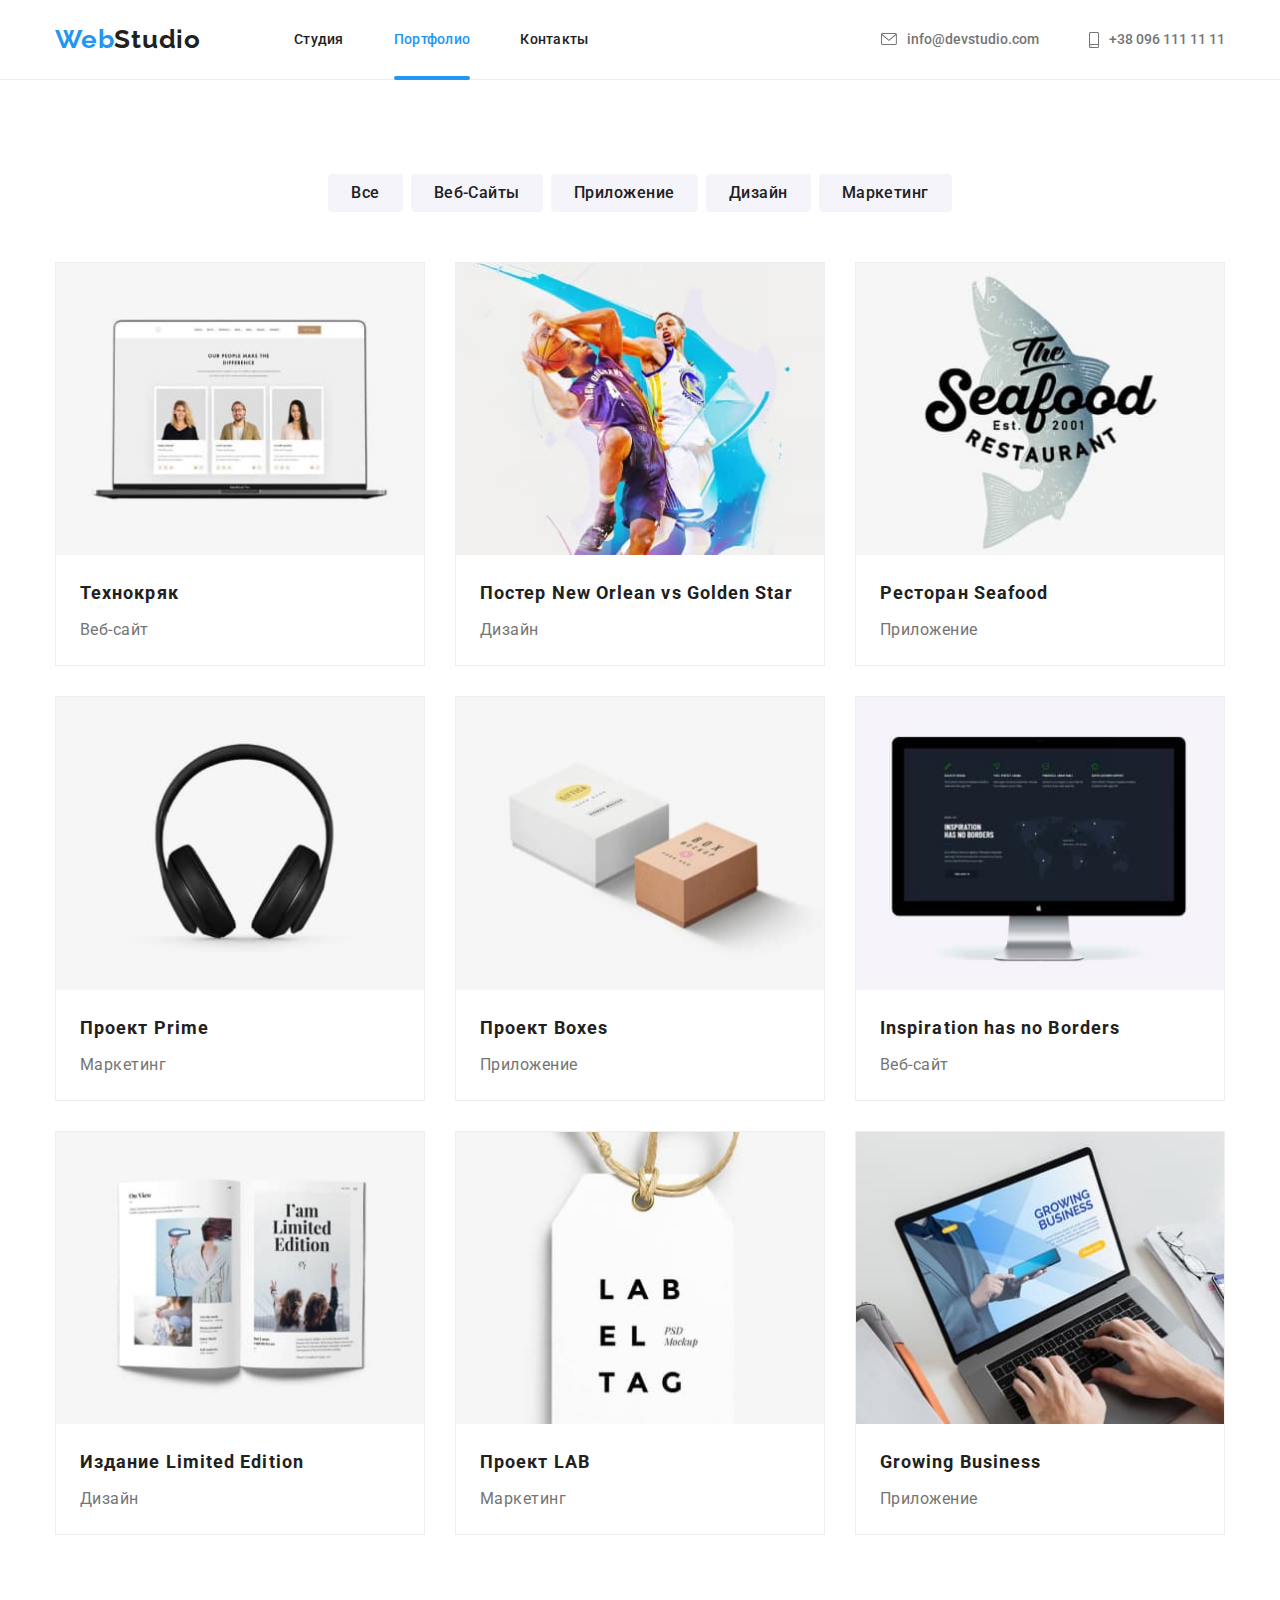
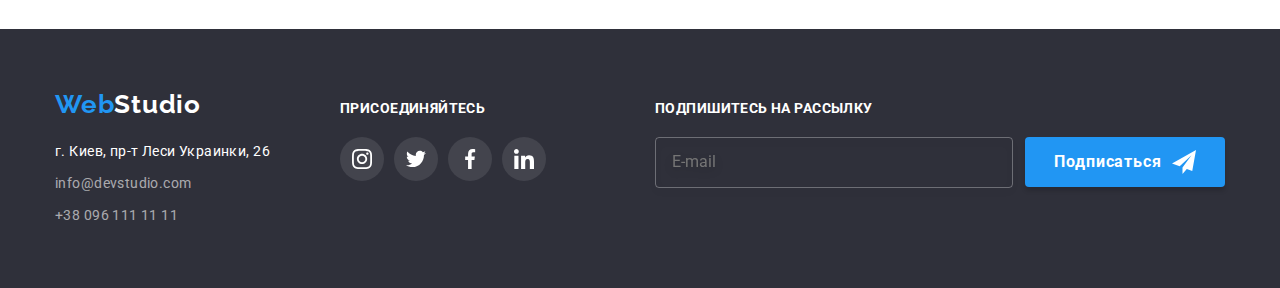
==== commit 9b044edc: "mobile menu done" ====
--- a/portfolio.html
+++ b/portfolio.html
@@ -16,110 +16,95 @@
 </head>
 
 <body>
-    <header>
-        <!-- <div class="header-mobile container">
-                <a href="./index.html" class="logo"><span class="logo__part--accent">Web</span><span
-                        class="logo__part--black">Studio</span></a>
-        
-                <button type="button" class="open-button" data-menu-open>
-                    <svg class="open-button__burger" width="24" height="16">
-                        <use href="./images/icons.svg#icon-burger">
-        
+<header class="header">
+    <div class="container header-section">
+        <!-- Название/логотип компании -->
+        <a href="./index.html" class="logo"><span class="logo__part--accent">Web</span><span
+                class="logo__part--black">Studio</span></a>
+        <!-- Навигация по сайту -->
+        <button type="button" class="menu-button" aria-expanded="false" aria-controls="menu-container" data-menu-button>
+            <svg width="40" height="40" aria-label="Переключатель мобильного меню">
+                <use class="open-menu" href="./images/Svg/icons.svg#open-menu"></use>
+                <use class="close-menu" href="./images/Svg/icons.svg#close-menu"></use>
+            </svg>
+        </button>
+        <div class="mobile-menu" id="menu-container" data-menu>
+            <nav>
+                <ul class="mobile-navigation">
+                    <li class="mobile-navigation__item">
+                        <a href="./index.html"
+                            class="mobile-navigation__link">Студия</a>
+                    </li>
+                    <li class="mobile-navigation__item">
+                        <a href="./portfolio.html" class="mobile-navigation__link mobile-navigation__link--active">Портфолио</a>
+                    </li>
+                    <li class="mobile-navigation__item">
+                        <a href="" class="mobile-navigation__link">Контакты</a>
+                    </li>
+                </ul>
+            </nav>
+            <!-- Контакты -->
+            <div>
+                <ul class="mobile-contact">
+                    <li class="mobile-contact__item">
+                        <a href="tel:+380961111111" class="mobile-contact__telephone">
+                            +38 096 111 11 11
+                        </a>
+                    </li>
+                    <li class="mobile-contact__item">
+                        <a href="malito:info@devstudio.com" class="mobile-contact__mail">
+                            info@devstudio.com
+                        </a>
+                    </li>
+                </ul>
+                <ul class="mobile-socialmedia">
+                    <li class="mobile-socialmedia__item">
+                        <a class="mobile-socialmedia__link">Instagram</a>
+                    </li>
+                    <li class="mobile-socialmedia__item">
+                        <a class="mobile-socialmedia__link">Twitter</a>
+                    </li>
+                    <li class="mobile-socialmedia__item">
+                        <a class="mobile-socialmedia__link">Facebook</a>
+                    </li>
+                    <li class="mobile-socialmedia__item">
+                        <a class="mobile-socialmedia__link">LinkedIn</a>
+                    </li>
+                </ul>
+            </div>
+        </div>
+        <nav>
+            <ul class="site-nav">
+                <li class="site-nav__item"><a href="./index.html"
+                        class="site-nav__link ">Студия</a></li>
+                <li class="site-nav__item"><a href="./portfolio.html" class="site-nav__link site-nav__link--active">Портфолио</a></li>
+                <li class="site-nav__item"><a href="#contacts" class="site-nav__link">Контакты</a></li>
+            </ul>
+        </nav>
+        <ul class="auth-nav">
+            <li class="auth-nav__item">
+                <a href="mailto:info@devstudio.com" class="auth-nav__link">
+                    <svg class="auth-nav__icon" width="16" height="12">
+                        <use href="./images/Svg/icons.svg#envelope">
+
                         </use>
                     </svg>
-                </button>
-            </div> -->
-        <!-- <div class="mobile-nav is-hidden" data-menu>
-                <button type="button" class="close-button close-button--mobile" data-menu-close>
-                    <svg class="close-button__cross" width="19" height="19">
-                        <use href="./images/icons.svg#icon-button">
-        
+                    info@devstudio.com
+                </a>
+            </li>
+            <li class="auth-nav__item">
+                <a href="tel:+380961111111" class="auth-nav__link">
+                    <svg class="auth-nav__icon" width="10" height="16">
+                        <use href="./images/Svg/icons.svg#smartphone">
+
                         </use>
                     </svg>
-                </button>
-                <div class="mobile-nav__wrapper">
-                    <nav>
-                        <ul class="nav-list">
-                            <li class="nav-list__item"><a href="./index.html"
-                                    class="nav-list__link nav-list__link--current">Студия</a></li>
-                            <li class="nav-list__item"><a href="./portfolio.html" class="nav-list__link">Портфолио</a></li>
-                            <li class="nav-list__item"><a href="#contacts" class="nav-list__link">Контакты</a></li>
-                        </ul>
-                    </nav>
-                    <ul class="media-list">
-                        <li class="media-list__item media-list__item--tel">
-                            <a href="tel:+380961111111" class="media-list__link">
-        
-                                +38 096 111 11 11
-                            </a>
-                        </li>
-                        <li class="media-list__item media-list__item--mail">
-                            <a href="mailto:info@devstudio.com" class="media-list__link">
-        
-                                info@devstudio.com
-                            </a>
-                        </li>
-                    </ul>
-                </div>
-        
-                <ul class="social-list social-list--mobile">
-                    <li class="social-list__item--mobile">
-                        <a href="" class="social-list__link--mobile">
-                            Instagram
-                        </a>
-                    </li>
-                    <li class="social-list__item--mobile">
-                        <a href="" class="social-list__link--mobile">
-                            <span>Twitter</span>
-                        </a>
-                    </li>
-                    <li class="social-list__item--mobile">
-                        <a href="" class="social-list__link--mobile">
-                            <span>Facebook</span>
-                        </a>
-                    </li>
-                    <li class="social-list__item--mobile">
-                        <a href="" class="social-list__link--mobile">
-                            <span>LinkedIn</span>
-                        </a>
-                    </li>
-                </ul>
-            </div> -->
-        <div class="header container">
-            <a href="./index.html" class="logo"><span class="logo__part--accent">Web</span><span
-                    class="logo__part--black">Studio</span></a>
-            <nav>
-                <ul class="site-nav">
-                    <li class="site-nav__item"><a href="./index.html"
-                            class="site-nav__link">Студия</a></li>
-                    <li class="site-nav__item"><a href="./portfolio.html" class="site-nav__link site-nav__link--active">Портфолио</a></li>
-                    <li class="site-nav__item"><a href="#contacts" class="site-nav__link">Контакты</a></li>
-                </ul>
-            </nav>
-            <ul class="auth-nav">
-                <li class="auth-nav__item">
-                    <a href="mailto:info@devstudio.com" class="auth-nav__link">
-                        <svg class="auth-nav__icon" width="16" height="12">
-                            <use href="./images/Svg/icons.svg#envelope">
-    
-                            </use>
-                        </svg>
-                        info@devstudio.com
-                    </a>
-                </li>
-                <li class="auth-nav__item">
-                    <a href="tel:+380961111111" class="auth-nav__link">
-                        <svg class="auth-nav__icon" width="10" height="16">
-                            <use href="./images/Svg/icons.svg#smartphone">
-    
-                            </use>
-                        </svg>
-                        +38 096 111 11 11
-                    </a>
-                </li>
-            </ul>
-        </div>
-    </header>
+                    +38 096 111 11 11
+                </a>
+            </li>
+        </ul>
+    </div>
+</header>
     <main>
 
 <section class="section">
@@ -398,7 +383,7 @@
 
 </footer>
 
-
+<script src="./js/mobile-menu.js"></script> 
 </body>
 
 </html>--- a/css/main.min.css
+++ b/css/main.min.css
@@ -1,2 +1,2 @@
-h1,h2,h3,h4,h5,h6{color:#212121;margin-top:0px;margin-bottom:0px}p{margin-top:0px;margin-bottom:0px}img{display:block;max-width:100%;height:auto}ul{list-style:none;padding:0;margin:0}a{display:block;text-decoration:none;color:inherit}body{color:#212121;font-family:Roboto,sans-serif;background-color:#fff}.container{padding-left:15px;padding-right:15px;margin-left:auto;margin-right:auto;width:100%}@media screen and (min-width: 480px){.container{max-width:480px}}@media screen and (min-width: 768px){.container{max-width:768px}}@media screen and (min-width: 1200px){.container{max-width:1200px}}.visually-hidden{position:absolute;width:1px;height:1px;margin:-1px;border:0;padding:0;clip:rect(0 0 0 0);overflow:hidden}.section{padding:94px 0;margin-left:auto;margin-right:auto}@media screen and (min-width: 768px){.section-feature{padding:60px 0;margin-left:auto;margin-right:auto}}@media screen and (min-width: 1200px){.section-feature{padding:94px 0;margin-left:auto;margin-right:auto}}.section-hero{background-repeat:no-repeat;background-position:center;background-size:cover;background-color:#2f303a;text-align:center;margin-left:auto;margin-right:auto;background-image:-webkit-gradient(linear, left top, right top, from(rgba(47,48,58,0.4)), to(rgba(47,48,58,0.4))),url(../images/Studio/HeroPictures/HeroImg-mob-1x-min.jpg);background-image:linear-gradient(to right, rgba(47,48,58,0.4), rgba(47,48,58,0.4)),url(../images/Studio/HeroPictures/HeroImg-mob-1x-min.jpg)}@media (min-device-pixel-ratio: 2), (-webkit-min-device-pixel-ratio: 2), (min-resolution: 192dpi), (min-resolution: 2dppx){.section-hero{background-image:-webkit-gradient(linear, left top, right top, from(rgba(47,48,58,0.4)), to(rgba(47,48,58,0.4))),url(../images/Studio/HeroPictures/HeroImg-mob-2x-min@2x.jpg);background-image:linear-gradient(to right, rgba(47,48,58,0.4), rgba(47,48,58,0.4)),url(../images/Studio/HeroPictures/HeroImg-mob-2x-min@2x.jpg)}}@media screen and (min-width: 768px){.section-hero{padding-top:118px;padding-bottom:118px;max-width:768px;height:400px;background-image:-webkit-gradient(linear, left top, right top, from(rgba(47,48,58,0.4)), to(rgba(47,48,58,0.4))),url(../images/Studio/HeroPictures/HeroImg-tab-1x-min.jpg);background-image:linear-gradient(to right, rgba(47,48,58,0.4), rgba(47,48,58,0.4)),url(../images/Studio/HeroPictures/HeroImg-tab-1x-min.jpg)}}@media screen and (min-width: 768px) and (min-device-pixel-ratio: 2), screen and (min-width: 768px) and (-webkit-min-device-pixel-ratio: 2), screen and (min-width: 768px) and (min-resolution: 192dpi), screen and (min-width: 768px) and (min-resolution: 2dppx){.section-hero{background-image:-webkit-gradient(linear, left top, right top, from(rgba(47,48,58,0.4)), to(rgba(47,48,58,0.4))),url(../images/Studio/HeroPictures/HeroImg-tab-2x-min@2x.jpg);background-image:linear-gradient(to right, rgba(47,48,58,0.4), rgba(47,48,58,0.4)),url(../images/Studio/HeroPictures/HeroImg-tab-2x-min@2x.jpg)}}@media screen and (min-width: 1200px){.section-hero{padding-top:200px;padding-bottom:200px;max-width:1600px;height:600px;background-image:-webkit-gradient(linear, left top, right top, from(rgba(47,48,58,0.4)), to(rgba(47,48,58,0.4))),url(../images/Studio/HeroPictures/HeroImg-desk-1x-min.jpg);background-image:linear-gradient(to right, rgba(47,48,58,0.4), rgba(47,48,58,0.4)),url(../images/Studio/HeroPictures/HeroImg-desk-1x-min.jpg)}}@media screen and (min-width: 1200px) and (min-device-pixel-ratio: 2), screen and (min-width: 1200px) and (-webkit-min-device-pixel-ratio: 2), screen and (min-width: 1200px) and (min-resolution: 192dpi), screen and (min-width: 1200px) and (min-resolution: 2dppx){.section-hero{background-image:-webkit-gradient(linear, left top, right top, from(rgba(47,48,58,0.4)), to(rgba(47,48,58,0.4))),url(../images/Studio/HeroPictures/HeroImg-desk-2x-min@2x.jpg);background-image:linear-gradient(to right, rgba(47,48,58,0.4), rgba(47,48,58,0.4)),url(../images/Studio/HeroPictures/HeroImg-desk-2x-min@2x.jpg)}}.section-activity{padding-top:0}@media screen and (max-width: 1199px){.section-activity{display:none}}.section-team{background-color:#f5f4fa;padding:60px 0}@media screen and (min-width: 1200px){.section-team{background-color:#f5f4fa;padding:94px 0}}.section-clients{padding:60px 0px}@media screen and (min-width: 1200px){.section-clients{padding:94px 0px}}.header{height:80px;border-bottom:1px solid #ececec;display:-webkit-box;display:-ms-flexbox;display:flex;-webkit-box-align:center;-ms-flex-align:center;align-items:center}@media screen and (max-width: 767px){.header{display:none}}.header .container{display:-webkit-box;display:-ms-flexbox;display:flex;-webkit-box-align:center;-ms-flex-align:center;align-items:center}@media screen and (min-width: 768px){.site-nav{display:-webkit-box;display:-ms-flexbox;display:flex;margin-left:88px}.site-nav__item{position:relative}.site-nav__item:not(:last-child){margin-right:50px}.site-nav__link{display:block;padding-top:32px;padding-bottom:32px;font-weight:500;font-size:14px;line-height:1.14;letter-spacing:0.02em;-webkit-transition:color 250ms cubic-bezier(0.4, 0, 0.2, 1);transition:color 250ms cubic-bezier(0.4, 0, 0.2, 1)}.site-nav__link:hover,.site-nav__link:focus,.site-nav__link--active{color:#2196f3}.site-nav__link--active::after{content:"";position:absolute;bottom:0;margin-bottom:-1px;display:block;width:100%;height:4px;border-radius:2px;background-color:#2196f3}}@media screen and (min-width: 1200px){.site-nav{display:-webkit-box;display:-ms-flexbox;display:flex;margin-left:93px}.site-nav__item{position:relative}.site-nav__item:not(:last-child){margin-right:50px}.site-nav__link{display:block;padding-top:32px;padding-bottom:32px;font-weight:500;font-size:14px;line-height:1.14;letter-spacing:0.02em;-webkit-transition:color 250ms cubic-bezier(0.4, 0, 0.2, 1);transition:color 250ms cubic-bezier(0.4, 0, 0.2, 1)}.site-nav__link:hover,.site-nav__link:focus,.site-nav__link--active{color:#2196f3}.site-nav__link--active::after{content:"";position:absolute;bottom:0;margin-bottom:-1px;display:block;width:100%;height:4px;border-radius:2px;background-color:#2196f3}}@media screen and (min-width: 768px){.auth-nav{display:-webkit-box;display:-ms-flexbox;display:flex;-webkit-box-orient:vertical;-webkit-box-direction:normal;-ms-flex-direction:column;flex-direction:column;margin-left:auto;margin-bottom:-10px}}@media screen and (min-width: 768px) and (min-width: 1200px){.auth-nav{-webkit-box-orient:horizontal;-webkit-box-direction:normal;-ms-flex-direction:row;flex-direction:row;margin-left:auto}}@media screen and (min-width: 768px){.auth-nav__item{margin-bottom:10px}.auth-nav__link{display:-webkit-inline-box;display:-ms-inline-flexbox;display:inline-flex;color:#757575;text-decoration:none;cursor:pointer;font-weight:500;font-size:14px;line-height:1.14;-webkit-box-align:center;-ms-flex-align:center;align-items:center;-webkit-transition-duration:250ms;transition-duration:250ms;-webkit-transition-timing-function:cubic-bezier(0.4, 0, 0.2, 1);transition-timing-function:cubic-bezier(0.4, 0, 0.2, 1)}.auth-nav__link:hover,.auth-nav__link:focus{color:#2196f3}}.auth-nav__icon{display:block;margin-right:10px;fill:currentColor}@media screen and (min-width: 1200px){.auth-nav{display:-webkit-box;display:-ms-flexbox;display:flex;-webkit-box-orient:horizontal;-webkit-box-direction:normal;-ms-flex-direction:row;flex-direction:row;margin-left:auto}.auth-nav__item:not(:last-child){margin-right:50px}.auth-nav__link{display:-webkit-inline-box;display:-ms-inline-flexbox;display:inline-flex;padding-top:32px;padding-bottom:32px;color:#757575;text-decoration:none;cursor:pointer;font-weight:500;font-size:14px;line-height:1.14;-webkit-box-align:center;-ms-flex-align:center;align-items:center;-webkit-transition-duration:250ms;transition-duration:250ms;-webkit-transition-timing-function:cubic-bezier(0.4, 0, 0.2, 1);transition-timing-function:cubic-bezier(0.4, 0, 0.2, 1)}.auth-nav__link:hover,.auth-nav__link:focus{color:#2196f3}}.logo{color:#212121;font-family:Raleway,sans-serif;text-decoration:none;font-weight:bold;font-size:26px;line-height:1.19;letter-spacing:0.03em}.logo__part--black{color:#212121;font-family:Raleway,sans-serif;text-decoration:none;font-weight:bold;font-size:26px;line-height:1.19;letter-spacing:0.03em}.logo__part--accent{color:#2196f3}.logo__part--white{color:#fff;font-family:Raleway,sans-serif;text-decoration:none;font-weight:bold;font-size:26px;line-height:1.19;letter-spacing:0.03em;margin-bottom:20px}.main-button{width:200px;padding:10px;height:50px;font-weight:700;font-size:16px;line-height:1.8;letter-spacing:0.06em;color:#fff;background-color:#2196f3;-webkit-box-shadow:0px 4px 4px rgba(0,0,0,0.15);box-shadow:0px 4px 4px rgba(0,0,0,0.15);border-radius:4px;border:1px solid transparent;cursor:pointer}.filter-list__button{height:38px;font-weight:500;font-size:16px;line-height:1.6;text-align:center;letter-spacing:0.03em;padding-left:22px;padding-right:22px;color:#212121;background-color:#f5f4fa;border:1px solid #f5f4fa;border-radius:4px;-webkit-transition-property:background-color;transition-property:background-color;-webkit-transition-duration:250ms;transition-duration:250ms;-webkit-transition:background-color cubic-bezier(0.4, 0, 0.2, 1),color 500ms cubic-bezier(0.4, 0, 0.2, 1);transition:background-color cubic-bezier(0.4, 0, 0.2, 1),color 500ms cubic-bezier(0.4, 0, 0.2, 1)}.filter-list__button:hover,.filter-list__button:focus{color:#fff;background-color:#2196f3;cursor:pointer}.hero-title{font-size:26px;color:#fff;font-weight:900;text-align:center;letter-spacing:0.06em;text-transform:uppercase;line-height:1.36;margin-bottom:30px}@media screen and (min-width: 1200px){.hero-title{font-size:44px}}.title{margin-bottom:30px;font-weight:bold;font-size:36px;line-height:1.16;text-align:center;letter-spacing:0.03em}@media screen and (min-width: 1200px){.title{margin-bottom:50px}}.feature-list{padding-left:0;margin-top:0}@media screen and (min-width: 768px){.feature-list{display:-webkit-box;display:-ms-flexbox;display:flex;-ms-flex-wrap:wrap;flex-wrap:wrap;margin-left:-30px;margin-bottom:-30px}}@media screen and (min-width: 1200px){.feature-list{display:-webkit-box;display:-ms-flexbox;display:flex;-ms-flex-wrap:nowrap;flex-wrap:nowrap}}.feature-list__item{width:100%;margin-bottom:30px}@media screen and (min-width: 768px){.feature-list__item{-ms-flex-preferred-size:calc((100% - 60px) / 2);flex-basis:calc((100% - 60px) / 2);margin-left:30px;margin-bottom:30px}}@media screen and (min-width: 1200px){.feature-list__item{-ms-flex-preferred-size:calc((100% - 120px) / 4);flex-basis:calc((100% - 120px) / 4)}}.feature-list__advantages{display:-webkit-box;display:-ms-flexbox;display:flex;height:120px;margin-bottom:30px;background-position:center;background-color:#f5f4fa;-webkit-box-align:center;-ms-flex-align:center;align-items:center;-webkit-box-pack:center;-ms-flex-pack:center;justify-content:center;border-radius:4px;fill:currentColor}.feature-list__text{color:#757575;font-size:14px;line-height:1.71;font-weight:400;letter-spacing:0.03em}.feature-list__title{font-style:normal;font-weight:bold;font-size:14px;line-height:1.14;letter-spacing:0.03em;text-transform:uppercase;text-align:center;margin-bottom:10px}@media screen and (min-width: 768px){.feature-list__title{text-align:start}}.activity{display:-webkit-box;display:-ms-flexbox;display:flex}.activity .activity__item{position:relative;border-radius:10px;-webkit-filter:drop-shadow(0px 4px 4px rgba(0,0,0,0.25));filter:drop-shadow(0px 4px 4px rgba(0,0,0,0.25));overflow:hidden}.activity__item:not(:last-child){margin-right:30px}.activity__overlay{position:absolute;bottom:0;width:100%;background-color:rgba(47,48,58,0.8)}.activity__text{padding-top:27px;padding-bottom:27px;font-size:14px;font-weight:bold;line-height:1.14;letter-spacing:0.03em;text-align:center;text-transform:uppercase;color:#fff}footer{background-color:#2f303a}.footer{padding-top:60px;padding-bottom:60px;text-align:center}@media screen and (min-width: 768px){.footer{display:-webkit-box;display:-ms-flexbox;display:flex;-ms-flex-wrap:wrap;flex-wrap:wrap;-webkit-box-align:baseline;-ms-flex-align:baseline;align-items:baseline;-webkit-box-pack:justify;-ms-flex-pack:justify;justify-content:space-between}}@media screen and (min-width: 1200px){.footer{display:-webkit-box;display:-ms-flexbox;display:flex;-webkit-box-align:baseline;-ms-flex-align:baseline;align-items:baseline;-webkit-box-pack:justify;-ms-flex-pack:justify;justify-content:space-between;text-align:unset}}.main-contacts{margin-left:auto;margin-right:auto;margin-bottom:60px}@media screen and (min-width: 1200px){.main-contacts{margin-right:70px;margin-left:0;margin-bottom:0}}.main-contacts>.logo{margin-bottom:20px}.contact-list{font-size:14px;line-height:1.714;letter-spacing:0.03em}.contact-list__text{font-style:normal;font-size:14px;line-height:1.7;font-weight:normal;letter-spacing:0.03em;margin:0;color:#fff;-webkit-transition-duration:250ms;transition-duration:250ms;-webkit-transition-timing-function:cubic-bezier(0.4, 0, 0.2, 1);transition-timing-function:cubic-bezier(0.4, 0, 0.2, 1)}.contact-list__text:hover,.contact-list__text:focus{color:#2196f3}.contact-list__item:not(:last-child){margin-bottom:8px}.contact-list__link{font-weight:normal;font-size:14px;line-height:1.71;letter-spacing:0.03em;font-style:normal;text-decoration:none;color:rgba(255,255,255,0.6);-webkit-transition-duration:250ms;transition-duration:250ms;-webkit-transition-timing-function:cubic-bezier(0.4, 0, 0.2, 1);transition-timing-function:cubic-bezier(0.4, 0, 0.2, 1)}.contact-list__link:hover,.contact-list__link:focus{color:#2196f3}.social-networks-contacts{width:206px;margin-left:auto;margin-right:auto;margin-bottom:60px}@media screen and (min-width: 1200px){.social-networks-contacts{margin-right:auto;margin-left:0;margin-bottom:0}}.call{margin-bottom:20px;font-weight:700;font-size:14px;line-height:1.14;letter-spacing:.03em;text-transform:uppercase;color:#fff}.social-list{display:-webkit-box;display:-ms-flexbox;display:flex;-webkit-box-pack:justify;-ms-flex-pack:justify;justify-content:space-between}.footer-button{height:20px;width:20px;fill:currentColor}.footer-link{display:-webkit-box;display:-ms-flexbox;display:flex;height:44px;width:44px;color:#fff;background-color:#43444d;border-radius:50%;-webkit-box-align:center;-ms-flex-align:center;align-items:center;-webkit-box-pack:center;-ms-flex-pack:center;justify-content:center;-webkit-transition-property:background-color;transition-property:background-color;-webkit-transition-duration:250ms;transition-duration:250ms;-webkit-transition-timing-function:cubic-bezier(0.4, 0, 0.2, 1);transition-timing-function:cubic-bezier(0.4, 0, 0.2, 1)}.footer-link:hover,.footer-link:focus{background-color:#2196f3}.subscribe-form{margin-left:auto;margin-right:auto}@media screen and (min-width: 1200px){.subscribe-form{max-width:570px;margin-left:0;margin-right:0}}.subscribe-form__call{margin-bottom:20px}@media screen and (min-width: 1200px){.subscribe-field{display:-webkit-box;display:-ms-flexbox;display:flex;-webkit-box-orient:horizontal;-webkit-box-direction:normal;-ms-flex-direction:row;flex-direction:row}}.subscribe-field__form-input{padding:15px 16px;border:1px solid rgba(255,255,255,0.3);border-radius:4px;background-color:transparent;-webkit-filter:drop-shadow(0px 4px 4px rgba(0,0,0,0.15));filter:drop-shadow(0px 4px 4px rgba(0,0,0,0.15));width:450px;margin-bottom:20px}@media screen and (min-width: 768px){.subscribe-field__form-input{margin-left:auto;margin-right:auto}}@media screen and (min-width: 1200px){.subscribe-field__form-input{margin-bottom:0;margin-right:12px;width:358px}}.subscribe-field__form-button{display:-webkit-box;display:-ms-flexbox;display:flex;-webkit-box-pack:center;-ms-flex-pack:center;justify-content:center;-webkit-box-align:center;-ms-flex-align:center;align-items:center;width:200px;padding:10px;height:50px;font-weight:700;font-size:16px;line-height:1.8;letter-spacing:0.06em;margin-left:auto;margin-right:auto;color:#fff;background-color:#2196f3;-webkit-box-shadow:0px 4px 4px rgba(0,0,0,0.15);box-shadow:0px 4px 4px rgba(0,0,0,0.15);border-radius:4px;border:1px solid transparent;cursor:pointer}.subscribe-field__form-icon{display:-webkit-box;display:-ms-flexbox;display:flex;-webkit-box-align:center;-ms-flex-align:center;align-items:center;margin-left:10px;fill:#fff}@media screen and (min-width: 768px){.team-list{display:-webkit-box;display:-ms-flexbox;display:flex;-ms-flex-wrap:wrap;flex-wrap:wrap;-webkit-box-pack:center;-ms-flex-pack:center;justify-content:center;margin:-15px}}@media screen and (min-width: 1200px){.team-list{display:-webkit-box;display:-ms-flexbox;display:flex}}.team-list__card{margin-bottom:30px;width:100%;background:#fff;border-radius:10px;-webkit-filter:drop-shadow(0px 4px 4px rgba(0,0,0,0.25));filter:drop-shadow(0px 4px 4px rgba(0,0,0,0.25));overflow:hidden}@media screen and (min-width: 768px){.team-list__card{width:calc((100% - 4 * 15px) / 2);margin:15px}}@media screen and (min-width: 1200px){.team-list__card{-ms-flex-preferred-size:calc((100% - 120px) / 4);flex-basis:calc((100% - 120px) / 4)}}.info-card{padding-top:30px;border-top:0px;text-align:center;padding-bottom:30px}@media screen and (min-width: 768px){.info-card{padding-bottom:24px}}@media screen and (min-width: 1200px){.info-card{padding-bottom:30px}}.info-card__title{font-size:16px;line-height:1.19;letter-spacing:0.03em;font-weight:500}.info-card__text{color:#757575;font-size:16px;line-height:1.19;font-weight:normal;letter-spacing:0.03em;margin-top:10px;margin-bottom:0}.info-card__list{display:-webkit-box;display:-ms-flexbox;display:flex;-webkit-box-align:center;-ms-flex-align:center;align-items:center;-webkit-box-pack:center;-ms-flex-pack:center;justify-content:center;padding:0px;margin-top:16px}.info-card__item:not(:last-child){margin-right:10px}.info-card__link{display:-webkit-box;display:-ms-flexbox;display:flex;-webkit-box-align:center;-ms-flex-align:center;align-items:center;-webkit-box-pack:center;-ms-flex-pack:center;justify-content:center;height:44px;width:44px;color:#afb1b8;border-radius:50%;-webkit-transition-duration:250ms;transition-duration:250ms;-webkit-transition-timing-function:cubic-bezier(0.4, 0, 0.2, 1);transition-timing-function:cubic-bezier(0.4, 0, 0.2, 1)}.info-card__link:hover,.info-card__link:focus{color:#fff;background:#2196f3}.info-card__icon{width:20px;height:20px;fill:currentColor}.clients-list{display:-webkit-box;display:-ms-flexbox;display:flex}@media screen and (max-width: 1199px){.clients-list{-ms-flex-wrap:wrap;flex-wrap:wrap;margin-right:-30px;margin-bottom:-30px}}@media screen and (min-width: 1200px){.clients-list{margin-right:-30px}}.clients-list__item{width:170px;height:92px}@media screen and (max-width: 767px){.clients-list__item{-ms-flex-preferred-size:calc((100% - 60px) / 2);flex-basis:calc((100% - 60px) / 2);margin-right:30px;margin-bottom:30px}}@media screen and (min-width: 768px){.clients-list__item{-ms-flex-preferred-size:calc((100% - 90px) / 3);flex-basis:calc((100% - 90px) / 3);margin-right:30px;margin-bottom:30px}}@media screen and (min-width: 1200px){.clients-list__item{margin-right:30px;margin-bottom:0}}.clients-list__icon{fill:currentColor}.clients-list__link{border:1px solid #afb1b8;border-radius:4px;width:100%;height:100%;color:#afb1b8;-webkit-transition:border 250ms cubic-bezier(0.4, 0, 0.2, 1),color 250ms cubic-bezier(0.4, 0, 0.2, 1);transition:border 250ms cubic-bezier(0.4, 0, 0.2, 1),color 250ms cubic-bezier(0.4, 0, 0.2, 1)}.clients-list__link:hover,.clients-list__link:focus{outline:none;border:1px solid #2196f3;color:#2196f3}.backdrop{opacity:1;position:fixed;top:0;left:0;width:100%;height:100%;background-color:rgba(0,0,0,0.2);-webkit-transition:opacity 250ms cubic-bezier(0.4, 0, 0.2, 1);transition:opacity 250ms cubic-bezier(0.4, 0, 0.2, 1);overflow-y:scroll}.backdrop.is-hidden{opacity:0;pointer-events:none}.backdrop.is-hidden .modal{-webkit-transform:translate(-50%, -50%) scale(0.9);transform:translate(-50%, -50%) scale(0.9)}.modal{position:absolute;width:528px;height:581px;top:50%;left:50%;display:-webkit-box;display:-ms-flexbox;display:flex;-webkit-box-pack:end;-ms-flex-pack:end;justify-content:flex-end;-webkit-box-align:start;-ms-flex-align:start;align-items:flex-start;background-color:#fff;-webkit-transform:translate(-50%, -50%) scale(1);transform:translate(-50%, -50%) scale(1);-webkit-transition:-webkit-transform 250ms cubic-bezier(0.4, 0, 0.2, 1);transition:-webkit-transform 250ms cubic-bezier(0.4, 0, 0.2, 1);transition:transform 250ms cubic-bezier(0.4, 0, 0.2, 1);transition:transform 250ms cubic-bezier(0.4, 0, 0.2, 1), -webkit-transform 250ms cubic-bezier(0.4, 0, 0.2, 1)}@media screen and (max-width: 1199px){.modal{max-width:450px;max-height:609px}}.modal__close-button{position:absolute;top:8px;right:8px;width:30px;height:30px;border:1px solid rgba(0,0,0,0.1);border-radius:50%;background-color:#fff;display:-webkit-box;display:-ms-flexbox;display:flex;-webkit-box-pack:center;-ms-flex-pack:center;justify-content:center;-webkit-box-align:center;-ms-flex-align:center;align-items:center;cursor:pointer;-webkit-transition-property:fill;transition-property:fill;-webkit-transition-duration:250ms;transition-duration:250ms;-webkit-transition-timing-function:cubic-bezier(0.4, 0, 0.2, 1);transition-timing-function:cubic-bezier(0.4, 0, 0.2, 1)}.modal__close-button:focus,.modal__close-button:hover{cursor:pointer;color:#2196f3}.modal__close-button:focus{outline:none;-webkit-box-shadow:0 0 0 0.1em #2196f3;box-shadow:0 0 0 0.1em #2196f3}.modal__close-button--cross{fill:currentColor}.modal-form{width:528px;margin-left:auto;margin-right:auto;padding-top:35px;padding-bottom:45px;padding-left:39px;padding-right:41px}@media screen and (max-width: 1199px){.modal-form{width:450px}}.modal-form__heading{display:block;font-weight:bold;font-size:20px;line-height:1.15;text-align:center;letter-spacing:0.03em;margin-bottom:12px;color:#212121;text-shadow:0px 4px 4px rgba(0,0,0,0.25)}.modal-form__field{position:relative;display:-webkit-box;display:-ms-flexbox;display:flex;-webkit-box-orient:vertical;-webkit-box-direction:normal;-ms-flex-direction:column;flex-direction:column;margin-bottom:10px}.modal-form__field:hover>.modal-form__icon,.modal-form__field:focus-within>.modal-form__icon{fill:#2196f3;cursor:pointer}.modal-form__field:hover>.modal-form__input,.modal-form__field:focus-within>.modal-form__input{cursor:pointer;outline:none;border:1px solid #2196f3}.modal-form__field--comment{margin-bottom:20px}.modal-form__field:hover>.modal-form__icon,.modal-form__field:focus-within>.modal-form__icon{fill:#2196f3;cursor:pointer}.form-field:hover>.modal-form__input,.form-field:focus-within>.modal-form__input{cursor:pointer;outline:none;border:1px solid #2196f3}.modal-form__input{border:1px solid rgba(33,33,33,0.2);border-radius:4px;padding:11px 42px}.modal-form__label{margin-bottom:4px;font-weight:normal;font-size:12px;line-height:1.16;letter-spacing:0.01em;color:#757575}.modal-form__field textarea{width:448px;height:120px;padding:12px 16px;resize:none;-webkit-box-sizing:border-box;box-sizing:border-box}@media screen and (max-width: 1199px){.modal-form__field textarea{width:370px}}.modal-form__field input::-webkit-input-placeholder{font-weight:normal;font-size:12px;line-height:1.16;letter-spacing:0.01em;color:rgba(117,117,117,0.5)}.modal-form__field input:-ms-input-placeholder{font-weight:normal;font-size:12px;line-height:1.16;letter-spacing:0.01em;color:rgba(117,117,117,0.5)}.modal-form__field input::-ms-input-placeholder{font-weight:normal;font-size:12px;line-height:1.16;letter-spacing:0.01em;color:rgba(117,117,117,0.5)}.modal-form__field input::placeholder{font-weight:normal;font-size:12px;line-height:1.16;letter-spacing:0.01em;color:rgba(117,117,117,0.5)}.modal-form__field textarea::-webkit-input-placeholder{font-weight:normal;font-size:12px;line-height:1.16;letter-spacing:0.01em;color:rgba(117,117,117,0.5)}.modal-form__field textarea:-ms-input-placeholder{font-weight:normal;font-size:12px;line-height:1.16;letter-spacing:0.01em;color:rgba(117,117,117,0.5)}.modal-form__field textarea::-ms-input-placeholder{font-weight:normal;font-size:12px;line-height:1.16;letter-spacing:0.01em;color:rgba(117,117,117,0.5)}.modal-form__field textarea::placeholder{font-weight:normal;font-size:12px;line-height:1.16;letter-spacing:0.01em;color:rgba(117,117,117,0.5)}.agreement{display:-webkit-box;display:-ms-flexbox;display:flex;-webkit-box-align:center;-ms-flex-align:center;align-items:center;-webkit-box-pack:center;-ms-flex-pack:center;justify-content:center;margin-bottom:30px;position:relative;cursor:pointer;text-align:center;font-weight:400;font-size:12px;line-height:1.17;letter-spacing:0.03em}@media screen and (min-width: 364px){.agreement{display:-webkit-box;display:-ms-flexbox;display:flex;-webkit-box-align:center;-ms-flex-align:center;align-items:center;-webkit-box-pack:center;-ms-flex-pack:center;justify-content:center;-ms-flex-wrap:wrap;flex-wrap:wrap}}.agreement__text{display:inline-block;font-size:14px;line-height:1.71;letter-spacing:0.03em;color:#757575}@media screen and (max-width: 1199px){.agreement__text{font-size:12px;line-height:1.167;letter-spacing:0.03em}}.agreement__link{display:inline-block;letter-spacing:0.03em;text-decoration:underline;color:#2196f3;font-size:14px;line-height:1.71;letter-spacing:0.03em;margin-left:6px}@media screen and (max-width: 1199px){.agreement__link{font-size:12px;line-height:1.167;letter-spacing:0.03em}}.modal-form__icon{position:absolute;top:30px;left:12px;fill:#212121}.agreement__checkbox{position:absolute;margin:-1px;width:1px;height:1px;border:0;padding:0;clip:rect(0 0 0 0);overflow:hidden}.agreement__checkbox:checked+.agreement__icon{background-color:#2196f3;border:2px solid #2196f3;background-image:url(../images/Svg/check.svg);background-size:contain;background-origin:border-box;fill:transparent;border-color:transparent}.agreement__icon{width:16px;height:15px;border-radius:2px;cursor:pointer;margin-right:7px;border:2px solid black}.submit-button{display:-webkit-box;display:-ms-flexbox;display:flex;margin-left:auto;margin-right:auto;font-size:16px;line-height:1.87;letter-spacing:0.06em;padding:10px 56px;font-weight:bold;color:#fff;background:#2196f3;-webkit-box-shadow:0px 4px 4px rgba(0,0,0,0.15);box-shadow:0px 4px 4px rgba(0,0,0,0.15);border-radius:4px;border:none;cursor:pointer}.project-list{display:-webkit-box;display:-ms-flexbox;display:flex;-ms-flex-wrap:wrap;flex-wrap:wrap;margin-bottom:calc(-1 * 30px);margin-left:calc(-1 * 30px)}.project-list__item{background:#fff;-webkit-box-sizing:border-box;box-sizing:border-box;-ms-flex-preferred-size:calc(100% / 3 - 30px);flex-basis:calc(100% / 3 - 30px);margin-left:30px;margin-bottom:30px}.project-list__item:hover,.project-list__item:focus{cursor:pointer;background:#f5f4fa;-webkit-box-shadow:0px 1px 1px rgba(0,0,0,0.12),0px 4px 4px rgba(0,0,0,0.06),1px 4px 6px rgba(0,0,0,0.16);box-shadow:0px 1px 1px rgba(0,0,0,0.12),0px 4px 4px rgba(0,0,0,0.06),1px 4px 6px rgba(0,0,0,0.16);border-radius:10px;overflow:hidden}.project-list__card{background:#fff;border:1px solid #eee}.project-list__thumb{position:relative;overflow:hidden}.card-overlay{position:absolute;opacity:0;top:0;left:0;width:100%;height:100%;overflow:auto;background:rgba(33,150,243,0.9);-webkit-transform:translateY(100%);transform:translateY(100%);-webkit-transition:opacity 250ms cubic-bezier(0.4, 0, 0.2, 1),-webkit-transform 250ms cubic-bezier(0.4, 0, 0.2, 1);transition:opacity 250ms cubic-bezier(0.4, 0, 0.2, 1),-webkit-transform 250ms cubic-bezier(0.4, 0, 0.2, 1);transition:transform 250ms cubic-bezier(0.4, 0, 0.2, 1),opacity 250ms cubic-bezier(0.4, 0, 0.2, 1);transition:transform 250ms cubic-bezier(0.4, 0, 0.2, 1),opacity 250ms cubic-bezier(0.4, 0, 0.2, 1),-webkit-transform 250ms cubic-bezier(0.4, 0, 0.2, 1)}.card-overlay__text{font-weight:400;font-size:18px;line-height:28px;letter-spacing:0.03em;padding:63px 24px;overflow:auto;color:#fff}.project-list__information{padding:20px 24px}.project-list__title{font-size:18px;line-height:2;font-weight:bold;letter-spacing:0.06em}.project-list__text{font-size:16px;line-height:30px;color:#757575;letter-spacing:0.03em;font-weight:normal;margin-top:4px}.project-list__link:hover .card-overlay,.project-list__link:focus .card-overlay{-webkit-transform:translateY(0);transform:translateY(0);opacity:1}.project-list__link:hover,.project-list__link:focus{background-color:#fff;-webkit-box-shadow:0px 1px 1px rgba(0,0,0,0.12),0px 4px 4px rgba(0,0,0,0.06),1px 4px 6px rgba(0,0,0,0.16);box-shadow:0px 1px 1px rgba(0,0,0,0.12),0px 4px 4px rgba(0,0,0,0.06),1px 4px 6px rgba(0,0,0,0.16)}.filter-list{display:-webkit-box;display:-ms-flexbox;display:flex;-webkit-box-pack:center;-ms-flex-pack:center;justify-content:center;margin-bottom:50px}.filter-list__item:not(:last-child){margin-right:8px}.clients-list__item,.clients-list__link{display:-webkit-box;display:-ms-flexbox;display:flex;-webkit-box-pack:center;-ms-flex-pack:center;justify-content:center;-webkit-box-align:center;-ms-flex-align:center;align-items:center}
+h1,h2,h3,h4,h5,h6{color:#212121;margin-top:0px;margin-bottom:0px}p{margin-top:0px;margin-bottom:0px}img{display:block;max-width:100%;height:auto}ul{list-style:none;padding:0;margin:0}a{display:block;text-decoration:none;color:inherit}body{color:#212121;font-family:Roboto,sans-serif;background-color:#fff}.container{padding-left:15px;padding-right:15px;margin-left:auto;margin-right:auto;width:100%}@media screen and (min-width: 480px){.container{max-width:480px}}@media screen and (min-width: 768px){.container{max-width:768px}}@media screen and (min-width: 1200px){.container{max-width:1200px}}.visually-hidden{position:absolute;width:1px;height:1px;margin:-1px;border:0;padding:0;clip:rect(0 0 0 0);overflow:hidden}.section{padding:94px 0;margin-left:auto;margin-right:auto}@media screen and (min-width: 768px){.section-feature{padding:60px 0;margin-left:auto;margin-right:auto}}@media screen and (min-width: 1200px){.section-feature{padding:94px 0;margin-left:auto;margin-right:auto}}.section-hero{background-repeat:no-repeat;background-position:center;background-size:cover;background-color:#2f303a;text-align:center;margin-left:auto;margin-right:auto;background-image:-webkit-gradient(linear, left top, right top, from(rgba(47,48,58,0.4)), to(rgba(47,48,58,0.4))),url(../images/Studio/HeroPictures/HeroImg-mob-1x-min.jpg);background-image:linear-gradient(to right, rgba(47,48,58,0.4), rgba(47,48,58,0.4)),url(../images/Studio/HeroPictures/HeroImg-mob-1x-min.jpg)}@media (min-device-pixel-ratio: 2), (-webkit-min-device-pixel-ratio: 2), (min-resolution: 192dpi), (min-resolution: 2dppx){.section-hero{background-image:-webkit-gradient(linear, left top, right top, from(rgba(47,48,58,0.4)), to(rgba(47,48,58,0.4))),url(../images/Studio/HeroPictures/HeroImg-mob-2x-min@2x.jpg);background-image:linear-gradient(to right, rgba(47,48,58,0.4), rgba(47,48,58,0.4)),url(../images/Studio/HeroPictures/HeroImg-mob-2x-min@2x.jpg)}}@media screen and (min-width: 768px){.section-hero{padding-top:118px;padding-bottom:118px;max-width:768px;height:400px;background-image:-webkit-gradient(linear, left top, right top, from(rgba(47,48,58,0.4)), to(rgba(47,48,58,0.4))),url(../images/Studio/HeroPictures/HeroImg-tab-1x-min.jpg);background-image:linear-gradient(to right, rgba(47,48,58,0.4), rgba(47,48,58,0.4)),url(../images/Studio/HeroPictures/HeroImg-tab-1x-min.jpg)}}@media screen and (min-width: 768px) and (min-device-pixel-ratio: 2), screen and (min-width: 768px) and (-webkit-min-device-pixel-ratio: 2), screen and (min-width: 768px) and (min-resolution: 192dpi), screen and (min-width: 768px) and (min-resolution: 2dppx){.section-hero{background-image:-webkit-gradient(linear, left top, right top, from(rgba(47,48,58,0.4)), to(rgba(47,48,58,0.4))),url(../images/Studio/HeroPictures/HeroImg-tab-2x-min@2x.jpg);background-image:linear-gradient(to right, rgba(47,48,58,0.4), rgba(47,48,58,0.4)),url(../images/Studio/HeroPictures/HeroImg-tab-2x-min@2x.jpg)}}@media screen and (min-width: 1200px){.section-hero{padding-top:200px;padding-bottom:200px;max-width:1600px;height:600px;background-image:-webkit-gradient(linear, left top, right top, from(rgba(47,48,58,0.4)), to(rgba(47,48,58,0.4))),url(../images/Studio/HeroPictures/HeroImg-desk-1x-min.jpg);background-image:linear-gradient(to right, rgba(47,48,58,0.4), rgba(47,48,58,0.4)),url(../images/Studio/HeroPictures/HeroImg-desk-1x-min.jpg)}}@media screen and (min-width: 1200px) and (min-device-pixel-ratio: 2), screen and (min-width: 1200px) and (-webkit-min-device-pixel-ratio: 2), screen and (min-width: 1200px) and (min-resolution: 192dpi), screen and (min-width: 1200px) and (min-resolution: 2dppx){.section-hero{background-image:-webkit-gradient(linear, left top, right top, from(rgba(47,48,58,0.4)), to(rgba(47,48,58,0.4))),url(../images/Studio/HeroPictures/HeroImg-desk-2x-min@2x.jpg);background-image:linear-gradient(to right, rgba(47,48,58,0.4), rgba(47,48,58,0.4)),url(../images/Studio/HeroPictures/HeroImg-desk-2x-min@2x.jpg)}}.section-activity{padding-top:0}@media screen and (max-width: 1199px){.section-activity{display:none}}.section-team{background-color:#f5f4fa;padding:60px 0}@media screen and (min-width: 1200px){.section-team{background-color:#f5f4fa;padding:94px 0}}.section-clients{padding:60px 0px}@media screen and (min-width: 1200px){.section-clients{padding:94px 0px}}.header{height:80px;border-bottom:1px solid #ececec;display:-webkit-box;display:-ms-flexbox;display:flex;-webkit-box-align:center;-ms-flex-align:center;align-items:center}.header .container{display:-webkit-box;display:-ms-flexbox;display:flex;-webkit-box-align:center;-ms-flex-align:center;align-items:center}@media screen and (max-width: 767px){.site-nav{display:none}}@media screen and (min-width: 768px){.site-nav{display:-webkit-box;display:-ms-flexbox;display:flex;margin-left:88px}.site-nav__item{position:relative}.site-nav__item:not(:last-child){margin-right:50px}.site-nav__link{display:block;padding-top:32px;padding-bottom:32px;font-weight:500;font-size:14px;line-height:1.14;letter-spacing:0.02em;-webkit-transition:color 250ms cubic-bezier(0.4, 0, 0.2, 1);transition:color 250ms cubic-bezier(0.4, 0, 0.2, 1)}.site-nav__link:hover,.site-nav__link:focus,.site-nav__link--active{color:#2196f3}.site-nav__link--active::after{content:"";position:absolute;bottom:0;margin-bottom:-1px;display:block;width:100%;height:4px;border-radius:2px;background-color:#2196f3}}@media screen and (min-width: 1200px){.site-nav{display:-webkit-box;display:-ms-flexbox;display:flex;margin-left:93px}.site-nav__item{position:relative}.site-nav__item:not(:last-child){margin-right:50px}.site-nav__link{display:block;padding-top:32px;padding-bottom:32px;font-weight:500;font-size:14px;line-height:1.14;letter-spacing:0.02em;-webkit-transition:color 250ms cubic-bezier(0.4, 0, 0.2, 1);transition:color 250ms cubic-bezier(0.4, 0, 0.2, 1)}.site-nav__link:hover,.site-nav__link:focus,.site-nav__link--active{color:#2196f3}.site-nav__link--active::after{content:"";position:absolute;bottom:0;margin-bottom:-1px;display:block;width:100%;height:4px;border-radius:2px;background-color:#2196f3}}@media screen and (max-width: 767px){.auth-nav{display:none}}@media screen and (min-width: 768px){.auth-nav{display:-webkit-box;display:-ms-flexbox;display:flex;-webkit-box-orient:vertical;-webkit-box-direction:normal;-ms-flex-direction:column;flex-direction:column;margin-left:auto;margin-bottom:-10px}}@media screen and (min-width: 768px) and (min-width: 1200px){.auth-nav{-webkit-box-orient:horizontal;-webkit-box-direction:normal;-ms-flex-direction:row;flex-direction:row;margin-left:auto}}@media screen and (min-width: 768px){.auth-nav__item{margin-bottom:10px}.auth-nav__link{display:-webkit-inline-box;display:-ms-inline-flexbox;display:inline-flex;color:#757575;text-decoration:none;cursor:pointer;font-weight:500;font-size:14px;line-height:1.14;-webkit-box-align:center;-ms-flex-align:center;align-items:center;-webkit-transition-duration:250ms;transition-duration:250ms;-webkit-transition-timing-function:cubic-bezier(0.4, 0, 0.2, 1);transition-timing-function:cubic-bezier(0.4, 0, 0.2, 1)}.auth-nav__link:hover,.auth-nav__link:focus{color:#2196f3}}.auth-nav__icon{display:block;margin-right:10px;fill:currentColor}@media screen and (min-width: 1200px){.auth-nav{display:-webkit-box;display:-ms-flexbox;display:flex;-webkit-box-orient:horizontal;-webkit-box-direction:normal;-ms-flex-direction:row;flex-direction:row;margin-left:auto}.auth-nav__item:not(:last-child){margin-right:50px}.auth-nav__link{display:-webkit-inline-box;display:-ms-inline-flexbox;display:inline-flex;padding-top:32px;padding-bottom:32px;color:#757575;text-decoration:none;cursor:pointer;font-weight:500;font-size:14px;line-height:1.14;-webkit-box-align:center;-ms-flex-align:center;align-items:center;-webkit-transition-duration:250ms;transition-duration:250ms;-webkit-transition-timing-function:cubic-bezier(0.4, 0, 0.2, 1);transition-timing-function:cubic-bezier(0.4, 0, 0.2, 1)}.auth-nav__link:hover,.auth-nav__link:focus{color:#2196f3}}.logo{color:#212121;font-family:Raleway,sans-serif;text-decoration:none;font-weight:bold;font-size:26px;line-height:1.19;letter-spacing:0.03em}.logo__part--black{color:#212121;font-family:Raleway,sans-serif;text-decoration:none;font-weight:bold;font-size:26px;line-height:1.19;letter-spacing:0.03em}.logo__part--accent{color:#2196f3}.logo__part--white{color:#fff;font-family:Raleway,sans-serif;text-decoration:none;font-weight:bold;font-size:26px;line-height:1.19;letter-spacing:0.03em;margin-bottom:20px}.main-button{width:200px;padding:10px;height:50px;font-weight:700;font-size:16px;line-height:1.8;letter-spacing:0.06em;color:#fff;background-color:#2196f3;-webkit-box-shadow:0px 4px 4px rgba(0,0,0,0.15);box-shadow:0px 4px 4px rgba(0,0,0,0.15);border-radius:4px;border:1px solid transparent;cursor:pointer}.filter-list__button{height:38px;font-weight:500;font-size:16px;line-height:1.6;text-align:center;letter-spacing:0.03em;padding-left:22px;padding-right:22px;color:#212121;background-color:#f5f4fa;border:1px solid #f5f4fa;border-radius:4px;-webkit-transition-property:background-color;transition-property:background-color;-webkit-transition-duration:250ms;transition-duration:250ms;-webkit-transition:background-color cubic-bezier(0.4, 0, 0.2, 1),color 500ms cubic-bezier(0.4, 0, 0.2, 1);transition:background-color cubic-bezier(0.4, 0, 0.2, 1),color 500ms cubic-bezier(0.4, 0, 0.2, 1)}.filter-list__button:hover,.filter-list__button:focus{color:#fff;background-color:#2196f3;cursor:pointer}.hero-title{font-size:26px;color:#fff;font-weight:900;text-align:center;letter-spacing:0.06em;text-transform:uppercase;line-height:1.36;margin-bottom:30px}@media screen and (min-width: 1200px){.hero-title{font-size:44px}}.title{margin-bottom:30px;font-weight:bold;font-size:36px;line-height:1.16;text-align:center;letter-spacing:0.03em}@media screen and (min-width: 1200px){.title{margin-bottom:50px}}.feature-list{padding-left:0;margin-top:0}@media screen and (min-width: 768px){.feature-list{display:-webkit-box;display:-ms-flexbox;display:flex;-ms-flex-wrap:wrap;flex-wrap:wrap;margin-left:-30px;margin-bottom:-30px}}@media screen and (min-width: 1200px){.feature-list{display:-webkit-box;display:-ms-flexbox;display:flex;-ms-flex-wrap:nowrap;flex-wrap:nowrap}}.feature-list__item{width:100%;margin-bottom:30px}@media screen and (min-width: 768px){.feature-list__item{-ms-flex-preferred-size:calc((100% - 60px) / 2);flex-basis:calc((100% - 60px) / 2);margin-left:30px;margin-bottom:30px}}@media screen and (min-width: 1200px){.feature-list__item{-ms-flex-preferred-size:calc((100% - 120px) / 4);flex-basis:calc((100% - 120px) / 4)}}.feature-list__advantages{display:-webkit-box;display:-ms-flexbox;display:flex;height:120px;margin-bottom:30px;background-position:center;background-color:#f5f4fa;-webkit-box-align:center;-ms-flex-align:center;align-items:center;-webkit-box-pack:center;-ms-flex-pack:center;justify-content:center;border-radius:4px;fill:currentColor}.feature-list__text{color:#757575;font-size:14px;line-height:1.71;font-weight:400;letter-spacing:0.03em}.feature-list__title{font-style:normal;font-weight:bold;font-size:14px;line-height:1.14;letter-spacing:0.03em;text-transform:uppercase;text-align:center;margin-bottom:10px}@media screen and (min-width: 768px){.feature-list__title{text-align:start}}.activity{display:-webkit-box;display:-ms-flexbox;display:flex}.activity .activity__item{position:relative;border-radius:10px;-webkit-filter:drop-shadow(0px 4px 4px rgba(0,0,0,0.25));filter:drop-shadow(0px 4px 4px rgba(0,0,0,0.25));overflow:hidden}.activity__item:not(:last-child){margin-right:30px}.activity__overlay{position:absolute;bottom:0;width:100%;background-color:rgba(47,48,58,0.8)}.activity__text{padding-top:27px;padding-bottom:27px;font-size:14px;font-weight:bold;line-height:1.14;letter-spacing:0.03em;text-align:center;text-transform:uppercase;color:#fff}footer{background-color:#2f303a}.footer{padding-top:60px;padding-bottom:60px;text-align:center}@media screen and (min-width: 768px){.footer{display:-webkit-box;display:-ms-flexbox;display:flex;-ms-flex-wrap:wrap;flex-wrap:wrap;-webkit-box-align:baseline;-ms-flex-align:baseline;align-items:baseline;-webkit-box-pack:justify;-ms-flex-pack:justify;justify-content:space-between}}@media screen and (min-width: 1200px){.footer{display:-webkit-box;display:-ms-flexbox;display:flex;-webkit-box-align:baseline;-ms-flex-align:baseline;align-items:baseline;-webkit-box-pack:justify;-ms-flex-pack:justify;justify-content:space-between;text-align:unset}}.main-contacts{margin-left:auto;margin-right:auto;margin-bottom:60px}@media screen and (min-width: 1200px){.main-contacts{margin-right:70px;margin-left:0;margin-bottom:0}}.main-contacts>.logo{margin-bottom:20px}.contact-list{font-size:14px;line-height:1.714;letter-spacing:0.03em}.contact-list__text{font-style:normal;font-size:14px;line-height:1.7;font-weight:normal;letter-spacing:0.03em;margin:0;color:#fff;-webkit-transition-duration:250ms;transition-duration:250ms;-webkit-transition-timing-function:cubic-bezier(0.4, 0, 0.2, 1);transition-timing-function:cubic-bezier(0.4, 0, 0.2, 1)}.contact-list__text:hover,.contact-list__text:focus{color:#2196f3}.contact-list__item:not(:last-child){margin-bottom:8px}.contact-list__link{font-weight:normal;font-size:14px;line-height:1.71;letter-spacing:0.03em;font-style:normal;text-decoration:none;color:rgba(255,255,255,0.6);-webkit-transition-duration:250ms;transition-duration:250ms;-webkit-transition-timing-function:cubic-bezier(0.4, 0, 0.2, 1);transition-timing-function:cubic-bezier(0.4, 0, 0.2, 1)}.contact-list__link:hover,.contact-list__link:focus{color:#2196f3}.social-networks-contacts{width:206px;margin-left:auto;margin-right:auto;margin-bottom:60px}@media screen and (min-width: 1200px){.social-networks-contacts{margin-right:auto;margin-left:0;margin-bottom:0}}.call{margin-bottom:20px;font-weight:700;font-size:14px;line-height:1.14;letter-spacing:.03em;text-transform:uppercase;color:#fff}.social-list{display:-webkit-box;display:-ms-flexbox;display:flex;-webkit-box-pack:justify;-ms-flex-pack:justify;justify-content:space-between}.footer-button{height:20px;width:20px;fill:currentColor}.footer-link{display:-webkit-box;display:-ms-flexbox;display:flex;height:44px;width:44px;color:#fff;background-color:#43444d;border-radius:50%;-webkit-box-align:center;-ms-flex-align:center;align-items:center;-webkit-box-pack:center;-ms-flex-pack:center;justify-content:center;-webkit-transition-property:background-color;transition-property:background-color;-webkit-transition-duration:250ms;transition-duration:250ms;-webkit-transition-timing-function:cubic-bezier(0.4, 0, 0.2, 1);transition-timing-function:cubic-bezier(0.4, 0, 0.2, 1)}.footer-link:hover,.footer-link:focus{background-color:#2196f3}.subscribe-form{margin-left:auto;margin-right:auto}@media screen and (min-width: 1200px){.subscribe-form{max-width:570px;margin-left:0;margin-right:0}}.subscribe-form__call{margin-bottom:20px}@media screen and (min-width: 1200px){.subscribe-field{display:-webkit-box;display:-ms-flexbox;display:flex;-webkit-box-orient:horizontal;-webkit-box-direction:normal;-ms-flex-direction:row;flex-direction:row}}.subscribe-field__form-input{padding:15px 16px;border:1px solid rgba(255,255,255,0.3);border-radius:4px;background-color:transparent;-webkit-filter:drop-shadow(0px 4px 4px rgba(0,0,0,0.15));filter:drop-shadow(0px 4px 4px rgba(0,0,0,0.15));width:450px;margin-bottom:20px}@media screen and (min-width: 768px){.subscribe-field__form-input{margin-left:auto;margin-right:auto}}@media screen and (min-width: 1200px){.subscribe-field__form-input{margin-bottom:0;margin-right:12px;width:358px}}.subscribe-field__form-button{display:-webkit-box;display:-ms-flexbox;display:flex;-webkit-box-pack:center;-ms-flex-pack:center;justify-content:center;-webkit-box-align:center;-ms-flex-align:center;align-items:center;width:200px;padding:10px;height:50px;font-weight:700;font-size:16px;line-height:1.8;letter-spacing:0.06em;margin-left:auto;margin-right:auto;color:#fff;background-color:#2196f3;-webkit-box-shadow:0px 4px 4px rgba(0,0,0,0.15);box-shadow:0px 4px 4px rgba(0,0,0,0.15);border-radius:4px;border:1px solid transparent;cursor:pointer}.subscribe-field__form-icon{display:-webkit-box;display:-ms-flexbox;display:flex;-webkit-box-align:center;-ms-flex-align:center;align-items:center;margin-left:10px;fill:#fff}@media screen and (min-width: 768px){.team-list{display:-webkit-box;display:-ms-flexbox;display:flex;-ms-flex-wrap:wrap;flex-wrap:wrap;-webkit-box-pack:center;-ms-flex-pack:center;justify-content:center;margin:-15px}}@media screen and (min-width: 1200px){.team-list{display:-webkit-box;display:-ms-flexbox;display:flex}}.team-list__card{margin-bottom:30px;width:100%;background:#fff;border-radius:10px;-webkit-filter:drop-shadow(0px 4px 4px rgba(0,0,0,0.25));filter:drop-shadow(0px 4px 4px rgba(0,0,0,0.25));overflow:hidden}@media screen and (min-width: 768px){.team-list__card{width:calc((100% - 4 * 15px) / 2);margin:15px}}@media screen and (min-width: 1200px){.team-list__card{-ms-flex-preferred-size:calc((100% - 120px) / 4);flex-basis:calc((100% - 120px) / 4)}}.info-card{padding-top:30px;border-top:0px;text-align:center;padding-bottom:30px}@media screen and (min-width: 768px){.info-card{padding-bottom:24px}}@media screen and (min-width: 1200px){.info-card{padding-bottom:30px}}.info-card__title{font-size:16px;line-height:1.19;letter-spacing:0.03em;font-weight:500}.info-card__text{color:#757575;font-size:16px;line-height:1.19;font-weight:normal;letter-spacing:0.03em;margin-top:10px;margin-bottom:0}.info-card__list{display:-webkit-box;display:-ms-flexbox;display:flex;-webkit-box-align:center;-ms-flex-align:center;align-items:center;-webkit-box-pack:center;-ms-flex-pack:center;justify-content:center;padding:0px;margin-top:16px}.info-card__item:not(:last-child){margin-right:10px}.info-card__link{display:-webkit-box;display:-ms-flexbox;display:flex;-webkit-box-align:center;-ms-flex-align:center;align-items:center;-webkit-box-pack:center;-ms-flex-pack:center;justify-content:center;height:44px;width:44px;color:#afb1b8;border-radius:50%;-webkit-transition-duration:250ms;transition-duration:250ms;-webkit-transition-timing-function:cubic-bezier(0.4, 0, 0.2, 1);transition-timing-function:cubic-bezier(0.4, 0, 0.2, 1)}.info-card__link:hover,.info-card__link:focus{color:#fff;background:#2196f3}.info-card__icon{width:20px;height:20px;fill:currentColor}.clients-list{display:-webkit-box;display:-ms-flexbox;display:flex;margin:-15px;-webkit-box-pack:center;-ms-flex-pack:center;justify-content:center}@media screen and (max-width: 1199px){.clients-list{-ms-flex-wrap:wrap;flex-wrap:wrap}}@media screen and (min-width: 1200px){.clients-list{margin-right:-30px}}.clients-list__item{width:calc((100% - 4 * 15px) / 2);max-width:226px;margin:15px}@media screen and (min-width: 768px){.clients-list__item{width:calc((100% - 6 * 15px) / 3)}}@media screen and (min-width: 1200px){.clients-list__item{width:calc((100% - 8 * 15px) / 1)}}.clients-list__icon{fill:currentColor}.clients-list__link{border:1px solid #afb1b8;border-radius:4px;width:100%;height:92px;color:#afb1b8;border-radius:4px;-webkit-transition:border 250ms cubic-bezier(0.4, 0, 0.2, 1),color 250ms cubic-bezier(0.4, 0, 0.2, 1);transition:border 250ms cubic-bezier(0.4, 0, 0.2, 1),color 250ms cubic-bezier(0.4, 0, 0.2, 1)}.clients-list__link:hover,.clients-list__link:focus{outline:none;border:1px solid #2196f3;color:#2196f3}.backdrop{opacity:1;position:fixed;top:0;left:0;width:100%;height:100%;background-color:rgba(0,0,0,0.2);-webkit-transition:opacity 250ms cubic-bezier(0.4, 0, 0.2, 1);transition:opacity 250ms cubic-bezier(0.4, 0, 0.2, 1);overflow-y:scroll}.backdrop.is-hidden{opacity:0;pointer-events:none}.backdrop.is-hidden .modal{-webkit-transform:translate(-50%, -50%) scale(0.9);transform:translate(-50%, -50%) scale(0.9)}.modal{position:absolute;width:528px;height:581px;top:50%;left:50%;display:-webkit-box;display:-ms-flexbox;display:flex;-webkit-box-pack:end;-ms-flex-pack:end;justify-content:flex-end;-webkit-box-align:start;-ms-flex-align:start;align-items:flex-start;background-color:#fff;-webkit-transform:translate(-50%, -50%) scale(1);transform:translate(-50%, -50%) scale(1);-webkit-transition:-webkit-transform 250ms cubic-bezier(0.4, 0, 0.2, 1);transition:-webkit-transform 250ms cubic-bezier(0.4, 0, 0.2, 1);transition:transform 250ms cubic-bezier(0.4, 0, 0.2, 1);transition:transform 250ms cubic-bezier(0.4, 0, 0.2, 1), -webkit-transform 250ms cubic-bezier(0.4, 0, 0.2, 1)}@media screen and (max-width: 1199px){.modal{max-width:450px;max-height:609px}}.modal__close-button{position:absolute;top:8px;right:8px;width:30px;height:30px;border:1px solid rgba(0,0,0,0.1);border-radius:50%;background-color:#fff;display:-webkit-box;display:-ms-flexbox;display:flex;-webkit-box-pack:center;-ms-flex-pack:center;justify-content:center;-webkit-box-align:center;-ms-flex-align:center;align-items:center;cursor:pointer;-webkit-transition-property:fill;transition-property:fill;-webkit-transition-duration:250ms;transition-duration:250ms;-webkit-transition-timing-function:cubic-bezier(0.4, 0, 0.2, 1);transition-timing-function:cubic-bezier(0.4, 0, 0.2, 1)}.modal__close-button:focus,.modal__close-button:hover{cursor:pointer;color:#2196f3}.modal__close-button:focus{outline:none;-webkit-box-shadow:0 0 0 0.1em #2196f3;box-shadow:0 0 0 0.1em #2196f3}.modal__close-button--cross{fill:currentColor}.modal-form{width:528px;margin-left:auto;margin-right:auto;padding-top:35px;padding-bottom:45px;padding-left:39px;padding-right:41px}@media screen and (max-width: 1199px){.modal-form{width:450px}}.modal-form__heading{display:block;font-weight:bold;font-size:20px;line-height:1.15;text-align:center;letter-spacing:0.03em;margin-bottom:12px;color:#212121;text-shadow:0px 4px 4px rgba(0,0,0,0.25)}.modal-form__field{position:relative;display:-webkit-box;display:-ms-flexbox;display:flex;-webkit-box-orient:vertical;-webkit-box-direction:normal;-ms-flex-direction:column;flex-direction:column;margin-bottom:10px}.modal-form__field:hover>.modal-form__icon,.modal-form__field:focus-within>.modal-form__icon{fill:#2196f3;cursor:pointer}.modal-form__field:hover>.modal-form__input,.modal-form__field:focus-within>.modal-form__input{cursor:pointer;outline:none;border:1px solid #2196f3}.modal-form__field--comment{margin-bottom:20px}.modal-form__field:hover>.modal-form__icon,.modal-form__field:focus-within>.modal-form__icon{fill:#2196f3;cursor:pointer}.form-field:hover>.modal-form__input,.form-field:focus-within>.modal-form__input{cursor:pointer;outline:none;border:1px solid #2196f3}.modal-form__input{border:1px solid rgba(33,33,33,0.2);border-radius:4px;padding:11px 42px}.modal-form__label{margin-bottom:4px;font-weight:normal;font-size:12px;line-height:1.16;letter-spacing:0.01em;color:#757575}.modal-form__field textarea{width:448px;height:120px;padding:12px 16px;resize:none;-webkit-box-sizing:border-box;box-sizing:border-box}@media screen and (max-width: 1199px){.modal-form__field textarea{width:370px}}.modal-form__field input::-webkit-input-placeholder{font-weight:normal;font-size:12px;line-height:1.16;letter-spacing:0.01em;color:rgba(117,117,117,0.5)}.modal-form__field input:-ms-input-placeholder{font-weight:normal;font-size:12px;line-height:1.16;letter-spacing:0.01em;color:rgba(117,117,117,0.5)}.modal-form__field input::-ms-input-placeholder{font-weight:normal;font-size:12px;line-height:1.16;letter-spacing:0.01em;color:rgba(117,117,117,0.5)}.modal-form__field input::placeholder{font-weight:normal;font-size:12px;line-height:1.16;letter-spacing:0.01em;color:rgba(117,117,117,0.5)}.modal-form__field textarea::-webkit-input-placeholder{font-weight:normal;font-size:12px;line-height:1.16;letter-spacing:0.01em;color:rgba(117,117,117,0.5)}.modal-form__field textarea:-ms-input-placeholder{font-weight:normal;font-size:12px;line-height:1.16;letter-spacing:0.01em;color:rgba(117,117,117,0.5)}.modal-form__field textarea::-ms-input-placeholder{font-weight:normal;font-size:12px;line-height:1.16;letter-spacing:0.01em;color:rgba(117,117,117,0.5)}.modal-form__field textarea::placeholder{font-weight:normal;font-size:12px;line-height:1.16;letter-spacing:0.01em;color:rgba(117,117,117,0.5)}.agreement{display:-webkit-box;display:-ms-flexbox;display:flex;-webkit-box-align:center;-ms-flex-align:center;align-items:center;-webkit-box-pack:center;-ms-flex-pack:center;justify-content:center;margin-bottom:30px;position:relative;cursor:pointer;text-align:center;font-weight:400;font-size:12px;line-height:1.17;letter-spacing:0.03em}@media screen and (min-width: 364px){.agreement{display:-webkit-box;display:-ms-flexbox;display:flex;-webkit-box-align:center;-ms-flex-align:center;align-items:center;-webkit-box-pack:center;-ms-flex-pack:center;justify-content:center;-ms-flex-wrap:wrap;flex-wrap:wrap}}.agreement__text{display:inline-block;font-size:14px;line-height:1.71;letter-spacing:0.03em;color:#757575}@media screen and (max-width: 1199px){.agreement__text{font-size:12px;line-height:1.167;letter-spacing:0.03em}}.agreement__link{display:inline-block;letter-spacing:0.03em;text-decoration:underline;color:#2196f3;font-size:14px;line-height:1.71;letter-spacing:0.03em;margin-left:6px}@media screen and (max-width: 1199px){.agreement__link{font-size:12px;line-height:1.167;letter-spacing:0.03em}}.modal-form__icon{position:absolute;top:30px;left:12px;fill:#212121}.agreement__checkbox{position:absolute;margin:-1px;width:1px;height:1px;border:0;padding:0;clip:rect(0 0 0 0);overflow:hidden}.agreement__checkbox:checked+.agreement__icon{background-color:#2196f3;border:2px solid #2196f3;background-image:url(../images/Svg/check.svg);background-size:contain;background-origin:border-box;fill:transparent;border-color:transparent}.agreement__icon{width:16px;height:15px;border-radius:2px;cursor:pointer;margin-right:7px;border:2px solid black}.submit-button{display:-webkit-box;display:-ms-flexbox;display:flex;margin-left:auto;margin-right:auto;font-size:16px;line-height:1.87;letter-spacing:0.06em;padding:10px 56px;font-weight:bold;color:#fff;background:#2196f3;-webkit-box-shadow:0px 4px 4px rgba(0,0,0,0.15);box-shadow:0px 4px 4px rgba(0,0,0,0.15);border-radius:4px;border:none;cursor:pointer}.project-list{display:-webkit-box;display:-ms-flexbox;display:flex;-ms-flex-wrap:wrap;flex-wrap:wrap;margin-bottom:calc(-1 * 30px);margin-left:calc(-1 * 30px)}.project-list__item{background:#fff;-webkit-box-sizing:border-box;box-sizing:border-box;-ms-flex-preferred-size:calc(100% / 3 - 30px);flex-basis:calc(100% / 3 - 30px);margin-left:30px;margin-bottom:30px}.project-list__item:hover,.project-list__item:focus{cursor:pointer;background:#f5f4fa;-webkit-box-shadow:0px 1px 1px rgba(0,0,0,0.12),0px 4px 4px rgba(0,0,0,0.06),1px 4px 6px rgba(0,0,0,0.16);box-shadow:0px 1px 1px rgba(0,0,0,0.12),0px 4px 4px rgba(0,0,0,0.06),1px 4px 6px rgba(0,0,0,0.16);border-radius:10px;overflow:hidden}.project-list__card{background:#fff;border:1px solid #eee}.project-list__thumb{position:relative;overflow:hidden}.card-overlay{position:absolute;opacity:0;top:0;left:0;width:100%;height:100%;overflow:auto;background:rgba(33,150,243,0.9);-webkit-transform:translateY(100%);transform:translateY(100%);-webkit-transition:opacity 250ms cubic-bezier(0.4, 0, 0.2, 1),-webkit-transform 250ms cubic-bezier(0.4, 0, 0.2, 1);transition:opacity 250ms cubic-bezier(0.4, 0, 0.2, 1),-webkit-transform 250ms cubic-bezier(0.4, 0, 0.2, 1);transition:transform 250ms cubic-bezier(0.4, 0, 0.2, 1),opacity 250ms cubic-bezier(0.4, 0, 0.2, 1);transition:transform 250ms cubic-bezier(0.4, 0, 0.2, 1),opacity 250ms cubic-bezier(0.4, 0, 0.2, 1),-webkit-transform 250ms cubic-bezier(0.4, 0, 0.2, 1)}.card-overlay__text{font-weight:400;font-size:18px;line-height:28px;letter-spacing:0.03em;padding:63px 24px;overflow:auto;color:#fff}.project-list__information{padding:20px 24px}.project-list__title{font-size:18px;line-height:2;font-weight:bold;letter-spacing:0.06em}.project-list__text{font-size:16px;line-height:30px;color:#757575;letter-spacing:0.03em;font-weight:normal;margin-top:4px}.project-list__link:hover .card-overlay,.project-list__link:focus .card-overlay{-webkit-transform:translateY(0);transform:translateY(0);opacity:1}.project-list__link:hover,.project-list__link:focus{background-color:#fff;-webkit-box-shadow:0px 1px 1px rgba(0,0,0,0.12),0px 4px 4px rgba(0,0,0,0.06),1px 4px 6px rgba(0,0,0,0.16);box-shadow:0px 1px 1px rgba(0,0,0,0.12),0px 4px 4px rgba(0,0,0,0.06),1px 4px 6px rgba(0,0,0,0.16)}.filter-list{display:-webkit-box;display:-ms-flexbox;display:flex;-webkit-box-pack:center;-ms-flex-pack:center;justify-content:center;margin-bottom:50px}.filter-list__item:not(:last-child){margin-right:8px}.clients-list__link{display:-webkit-box;display:-ms-flexbox;display:flex;-webkit-box-pack:center;-ms-flex-pack:center;justify-content:center;-webkit-box-align:center;-ms-flex-align:center;align-items:center}.menu-button{display:-webkit-inline-box;display:-ms-inline-flexbox;display:inline-flex;border:none;background-color:transparent;cursor:pointer;z-index:2;margin-left:auto;padding-top:10px;padding-bottom:10px;-webkit-transition-property:fill;transition-property:fill;-webkit-transition-duration:250ms;transition-duration:250ms;-webkit-transition-timing-function:cubic-bezier(0.4, 0, 0.2, 1);transition-timing-function:cubic-bezier(0.4, 0, 0.2, 1)}.menu-button:hover{fill:#2196f3}@media screen and (min-width: 768px){.menu-button{display:none}}.menu-button .close-menu{display:none}.menu-button.is-open .close-menu{display:block}.menu-button.is-open .open-menu{display:none}.mobile-menu{display:-webkit-box;display:-ms-flexbox;display:flex;-webkit-box-orient:vertical;-webkit-box-direction:normal;-ms-flex-direction:column;flex-direction:column;-webkit-box-pack:justify;-ms-flex-pack:justify;justify-content:space-between}@media screen and (min-width: 768px){.mobile-menu{display:none}}@media screen and (max-width: 768px){.mobile-menu{position:fixed;top:0;left:0;width:100%;height:100%;z-index:1;-webkit-transform:translateX(100%);transform:translateX(100%);-webkit-transition:-webkit-transform 500ms linear;transition:-webkit-transform 500ms linear;transition:transform 500ms linear;transition:transform 500ms linear, -webkit-transform 500ms linear;padding:48px 40px;margin-left:auto;margin-right:auto;text-align:left;background-color:white}.mobile-menu.is-open{-webkit-transform:translateX(0);transform:translateX(0)}}.mobile-navigation__item:not(:last-child){margin-bottom:32px}.mobile-navigation__link{font-family:Roboto;font-style:normal;font-weight:500;font-size:40px;line-height:47px;letter-spacing:0.02em;color:#212121}.mobile-navigation__link:focus,.mobile-navigation__link:hover{color:#2196f3}.mobile-navigation__link--active{color:#2196f3}.mobile-contact{margin-bottom:64px}.mobile-contact__item:not(:last-child){margin-bottom:32px}.mobile-contact__telephone{font-family:Roboto,sans-serif;font-style:normal;font-weight:500;font-size:34px;line-height:40px;letter-spacing:0.02em;color:#2196f3}.mobile-contact__mail{font-family:Roboto,sans-serif;font-style:normal;font-weight:500;font-size:24px;line-height:28px;letter-spacing:0.02em;color:#757575}.mobile-socialmedia{display:-webkit-box;display:-ms-flexbox;display:flex}.mobile-socialmedia__item:not(:last-child){margin-right:10px;border-right:1px solid rgba(33,33,33,0.2);padding-right:10px}.mobile-socialmedia__link{position:relative;font-family:Roboto,sans-serif;font-style:normal;font-weight:500;font-size:18px;line-height:22px;letter-spacing:0.02em;color:#2196f3}
 /*# sourceMappingURL=main.min.css.map */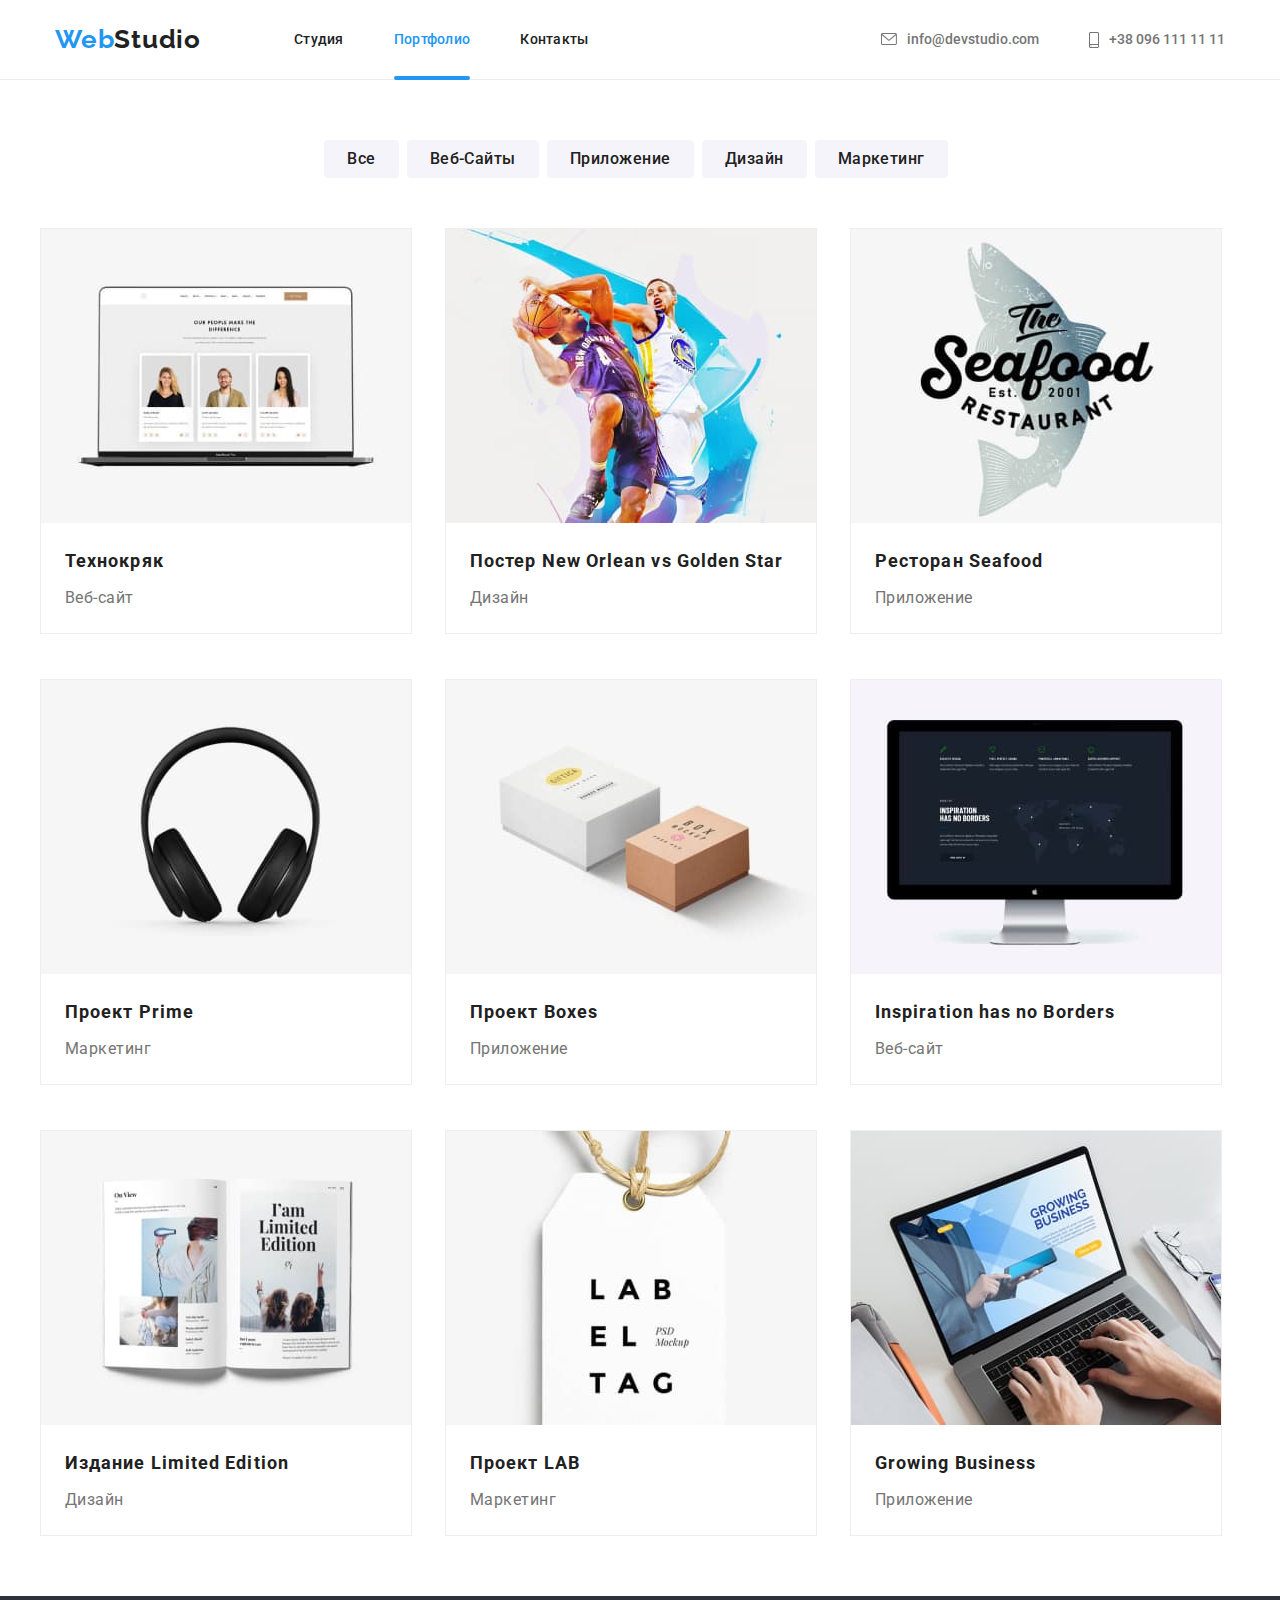
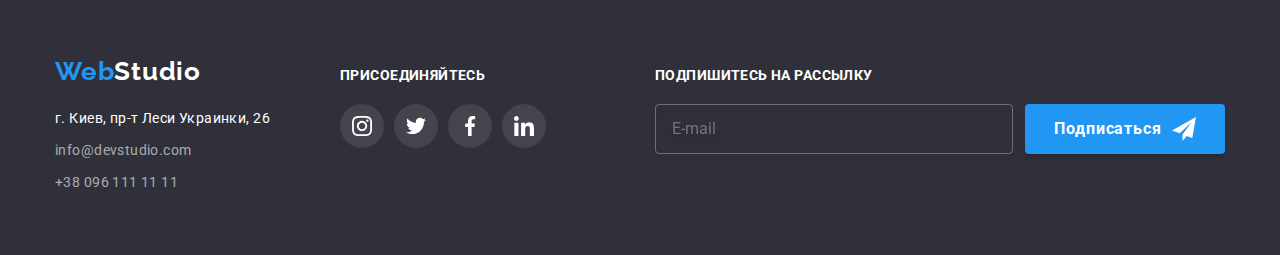
==== commit 794a3cd6: "webstudio is done" ====
--- a/portfolio.html
+++ b/portfolio.html
@@ -23,7 +23,7 @@
                 class="logo__part--black">Studio</span></a>
         <!-- Навигация по сайту -->
         <button type="button" class="menu-button" aria-expanded="false" aria-controls="menu-container" data-menu-button>
-            <svg width="40" height="40" aria-label="Переключатель мобильного меню">
+            <svg width="24" height="16" aria-label="Переключатель мобильного меню">
                 <use class="open-menu" href="./images/Svg/icons.svg#open-menu"></use>
                 <use class="close-menu" href="./images/Svg/icons.svg#close-menu"></use>
             </svg>
@@ -107,7 +107,7 @@
 </header>
     <main>
 
-<section class="section">
+<section class="section section-gallery">
     <div class="container">
         <h1 class="visually-hidden">Section 1</h1>
         <ul class="filter-list">
@@ -132,7 +132,18 @@
                     <a class="project-list__link" href="./portfolio.html">
                     <article class="project-list__card">
                         <div class="project-list__thumb">
-                    <img src="./images/Portfolio/img1.jpg" alt="Технокряк" width="370">
+                    <picture>
+                        <source
+                            srcset="./images/Portfolio/portfolio-desktop/img1-desk-1x-min.jpg 1x, ./images/Portfolio/portfolio-desktop/img1-desk-2x-min@2x.jpg 2x"
+                            media="(min-width: 1200px)">
+                        <source
+                            srcset="./images/Portfolio/portfolio-tablet/img1-tab-1x-min.jpg 1x, ./images/Portfolio/portfolio-tablet/img1-tab-2x-min@2x.jpg 2x"
+                            media="(min-width: 768px)">
+                        <source
+                            srcset="./images/Portfolio/portfolio-mobile/img1-mob-1x-min.jpg 1x, ./images/Portfolio/portfolio-mobile/img1-mob-2x-min@2x.jpg 2x"
+                            media="(min-width: 480px)">
+                        <img src="./images/Portfolio/portfolio-mobile/img1-mob-1x-min.jpg" alt="Технокряк">
+                    </picture>
                     <div class="card-overlay">
                         <p class="card-overlay__text">Технокряк это современная площадка распространения коронавируса. Компании используют эту платформу для цифрового
                         шпионажа и атак на защищённые сервера конкурентов.</p>
@@ -150,7 +161,19 @@
                 <a class="project-list__link" href="./portfolio.html">
                 <article class="project-list__card">
                     <div class="project-list__thumb">
-                    <img src="./images/Portfolio/img2.jpg" alt="Постер New Orlean vs Golden Star" width="370">
+                    <picture>
+                        <source
+                            srcset="./images/Portfolio/portfolio-desktop/img2-desk-1x-min.jpg 1x, ./images/Portfolio/portfolio-desktop/img2-desk-2x-min@2x.jpg 2x"
+                            media="(min-width: 1200px)">
+                        <source
+                            srcset="./images/Portfolio/portfolio-tablet/img2-tab-1x-min.jpg 1x, ./images/Portfolio/portfolio-tablet/img2-tab-2x-min@2x.jpg 2x"
+                            media="(min-width: 768px)">
+                        <source
+                            srcset="./images/Portfolio/portfolio-mobile/img2-mob-1x-min.jpg 1x, ./images/Portfolio/portfolio-mobile/img2-mob-2x-min@2x.jpg 2x"
+                            media="(min-width: 480px)">
+
+                        <img src="./images/Portfolio/portfolio-mobile/img2-mob-1x-min.jpg" alt="Постер New Orlean vs Golden Star" >
+                    </picture>
                     <div class="card-overlay">
                         <p class="card-overlay__text">Технокряк это современная площадка распространения коронавируса. Компании используют эту
                             платформу для цифрового
@@ -169,7 +192,18 @@
             <a class="project-list__link" href="./portfolio.html">
                 <article class="project-list__card">
                     <div class="project-list__thumb">
-                    <img src="./images/Portfolio/img3.jpg" alt="Ресторан Seafood" width="370">
+                <picture>
+                    <source
+                        srcset="./images/Portfolio/portfolio-desktop/img3-desk-1x-min.jpg 1x, ./images/Portfolio/portfolio-desktop/img3-desk-2x-min@2x.jpg 2x"
+                        media="(min-width: 1200px)">
+                    <source
+                        srcset="./images/Portfolio/portfolio-tablet/img3-tab-1x-min.jpg 1x, ./images/Portfolio/portfolio-tablet/img3-tab-2x-min@2x.jpg 2x"
+                        media="(min-width: 768px)">
+                    <source
+                        srcset="./images/Portfolio/portfolio-mobile/img3-mob-1x-min.jpg 1x, ./images/Portfolio/portfolio-mobile/img3-mob-2x-min@2x.jpg 2x"
+                        media="(min-width: 480px)">
+                    <img src="./images/Portfolio/portfolio-mobile/img3-mob-1x-min.jpg" alt="Ресторан Seafood" >
+                </picture>
                     <div class="card-overlay">
                         <p class="card-overlay__text">Технокряк это современная площадка распространения коронавируса. Компании используют эту
                             платформу для цифрового
@@ -188,7 +222,18 @@
             <a class="project-list__link" href="./portfolio.html">
                 <article class="project-list__card">
                     <div class="project-list__thumb">
-                <img src="./images/Portfolio/img4.jpg" alt="Проект Prime" width="370">
+            <picture>
+                <source
+                    srcset="./images/Portfolio/portfolio-desktop/img4-desk-1x-min.jpg 1x, ./images/Portfolio/portfolio-desktop/img4-desk-2x-min@2x.jpg 2x"
+                    media="(min-width: 1200px)">
+                <source
+                    srcset="./images/Portfolio/portfolio-tablet/img4-tab-1x-min.jpg 1x, ./images/Portfolio/portfolio-tablet/img4-tab-2x-min@2x.jpg 2x"
+                    media="(min-width: 768px)">
+                <source
+                    srcset="./images/Portfolio/portfolio-mobile/img4-mob-1x-min.jpg 1x, ./images/Portfolio/portfolio-mobile/img4-mob-2x-min@2x.jpg 2x"
+                    media="(min-width: 480px)">
+                <img src="./images/Portfolio/portfolio-mobile/img4-mob-1x-min.jpg" alt="Проект Prime" >
+            </picture>
                 <div class="card-overlay">
                     <p class="card-overlay__text">Технокряк это современная площадка распространения коронавируса. Компании используют эту
                         платформу для цифрового
@@ -206,7 +251,18 @@
             <a class="project-list__link" href="./portfolio.html">
                 <article class="project-list__card">
                     <div class="project-list__thumb">
-                <img src="./images/Portfolio/img5.jpg" alt="Проект Boxes" width="370">
+            <picture>
+                <source
+                    srcset="./images/Portfolio/portfolio-desktop/img5-desk-1x-min.jpg 1x, ./images/Portfolio/portfolio-desktop/img5-desk-2x-min@2x.jpg 2x"
+                    media="(min-width: 1200px)">
+                <source
+                    srcset="./images/Portfolio/portfolio-tablet/img5-tab-1x-min.jpg 1x, ./images/Portfolio/portfolio-tablet/img5-tab-2x-min@2x.jpg 2x"
+                    media="(min-width: 768px)">
+                <source
+                    srcset="./images/Portfolio/portfolio-mobile/img5-mob-1x-min.jpg 1x, ./images/Portfolio/portfolio-mobile/img5-mob-2x-min@2x.jpg 2x"
+                    media="(min-width: 480px)">
+                <img src="./images/Portfolio/portfolio-mobile/img5-mob-1x-min.jpg" alt="Проект Boxes" >
+            </picture>
                 <div class="card-overlay">
                     <p class="card-overlay__text">Технокряк это современная площадка распространения коронавируса. Компании используют эту
                         платформу для цифрового
@@ -225,7 +281,18 @@
             <a class="project-list__link" href="./portfolio.html">
                 <article class="project-list__card">
                     <div class="project-list__thumb">
-                <img src="./images/Portfolio/img6.jpg" alt="Inspiration has no Borders" width="370">
+                <picture>
+                    <source
+                        srcset="./images/Portfolio/portfolio-desktop/img6-desk-1x-min.jpg 1x, ./images/Portfolio/portfolio-desktop/img6-desk-2x-min@2x.jpg 2x"
+                        media="(min-width: 1200px)">
+                    <source
+                        srcset="./images/Portfolio/portfolio-tablet/img6-tab-1x-min.jpg 1x, ./images/Portfolio/portfolio-tablet/img6-tab-2x-min@2x.jpg 2x"
+                        media="(min-width: 768px)">
+                    <source
+                        srcset="./images/Portfolio/portfolio-mobile/img6-mob-1x-min.jpg 1x, ./images/Portfolio/portfolio-mobile/img6-mob-2x-min@2x.jpg 2x"
+                        media="(min-width: 480px)">
+                    <img src="./images/Portfolio/portfolio-mobile/img6-mob-1x-min.jpg" alt="Inspiration has no Borders" >
+                </picture>
                 <div class="card-overlay">
                     <p class="card-overlay__text">Технокряк это современная площадка распространения коронавируса. Компании используют эту
                         платформу для цифрового
@@ -244,7 +311,18 @@
                 <a class="project-list__link" href="./portfolio.html">
                 <article class="project-list__card">
                     <div class="project-list__thumb">
-                <img src="./images/Portfolio/img7.jpg" alt="Издание Limited Edition" width="370">
+            <picture>
+                <source
+                    srcset="./images/Portfolio/portfolio-desktop/img7-desk-1x-min.jpg 1x, ./images/Portfolio/portfolio-desktop/img7-desk-2x-min@2x.jpg 2x"
+                    media="(min-width: 1200px)">
+                <source
+                    srcset="./images/Portfolio/portfolio-tablet/img7-tab-1x-min.jpg 1x, ./images/Portfolio/portfolio-tablet/img7-tab-2x-min@2x.jpg 2x"
+                    media="(min-width: 768px)">
+                <source
+                    srcset="./images/Portfolio/portfolio-mobile/img7-mob-1x-min.jpg 1x, ./images/Portfolio/portfolio-mobile/img7-mob-2x-min@2x.jpg 2x"
+                    media="(min-width: 480px)">
+                <img src="./images/Portfolio/portfolio-mobile/img7-mob-1x-min.jpg" alt="Издание Limited Edition" >
+            </picture>
                 <div class="card-overlay">
                     <p class="card-overlay__text">Технокряк это современная площадка распространения коронавируса. Компании используют эту
                         платформу для цифрового
@@ -263,7 +341,18 @@
             <a class="project-list__link" href="./portfolio.html">
                 <article class="project-list__card">
                     <div class="project-list__thumb">
-                <img src="./images/Portfolio/img8.jpg" alt="Проект LAB" width="370">
+                <picture>
+                    <source
+                        srcset="./images/Portfolio/portfolio-desktop/img8-desk-1x-min.jpg 1x, ./images/Portfolio/portfolio-desktop/img8-desk-2x-min@2x.jpg 2x"
+                        media="(min-width: 1200px)">
+                    <source
+                        srcset="./images/Portfolio/portfolio-tablet/img8-tab-1x-min.jpg 1x, ./images/Portfolio/portfolio-tablet/img8-tab-2x-min@2x.jpg 2x"
+                        media="(min-width: 768px)">
+                    <source
+                        srcset="./images/Portfolio/portfolio-mobile/img8-mob-1x-min.jpg 1x, ./images/Portfolio/portfolio-mobile/img8-mob-2x-min@2x.jpg 2x"
+                        media="(min-width: 480px)">
+                    <img src="./images/Portfolio/portfolio-mobile/img8-mob-1x-min.jpg" alt="Проект LAB" >
+                </picture>
                 <div class="card-overlay">
                     <p class="card-overlay__text">Технокряк это современная площадка распространения коронавируса. Компании используют эту
                         платформу для цифрового
@@ -282,7 +371,18 @@
                 <a class="project-list__link" href="./portfolio.html">
                 <article class="project-list__card">
                     <div class="project-list__thumb">
-                <img src="./images/Portfolio/img9.jpg" alt="Growing Business" width="370">
+            <picture>
+                <source
+                    srcset="./images/Portfolio/portfolio-desktop/img9-desk-1x-min.jpg 1x, ./images/Portfolio/portfolio-desktop/img9-desk-2x-min@2x.jpg 2x"
+                    media="(min-width: 1200px)">
+                <source
+                    srcset="./images/Portfolio/portfolio-tablet/img9-tab-1x-min.jpg 1x, ./images/Portfolio/portfolio-tablet/img9-tab-2x-min@2x.jpg 2x"
+                    media="(min-width: 768px)">
+                <source
+                    srcset="./images/Portfolio/portfolio-mobile/img9-mob-1x-min.jpg 1x, ./images/Portfolio/portfolio-mobile/img9-mob-2x-min@2x.jpg 2x"
+                    media="(min-width: 480px)">
+                <img src="./images/Portfolio/portfolio-mobile/img9-mob-1x-min.jpg" alt="Growing Business" >
+            </picture>
                 <div class="card-overlay">
                     <p class="card-overlay__text">Технокряк это современная площадка распространения коронавируса. Компании используют эту
                         платформу для цифрового
--- a/css/main.min.css
+++ b/css/main.min.css
@@ -1,2 +1,2 @@
-h1,h2,h3,h4,h5,h6{color:#212121;margin-top:0px;margin-bottom:0px}p{margin-top:0px;margin-bottom:0px}img{display:block;max-width:100%;height:auto}ul{list-style:none;padding:0;margin:0}a{display:block;text-decoration:none;color:inherit}body{color:#212121;font-family:Roboto,sans-serif;background-color:#fff}.container{padding-left:15px;padding-right:15px;margin-left:auto;margin-right:auto;width:100%}@media screen and (min-width: 480px){.container{max-width:480px}}@media screen and (min-width: 768px){.container{max-width:768px}}@media screen and (min-width: 1200px){.container{max-width:1200px}}.visually-hidden{position:absolute;width:1px;height:1px;margin:-1px;border:0;padding:0;clip:rect(0 0 0 0);overflow:hidden}.section{padding:94px 0;margin-left:auto;margin-right:auto}@media screen and (min-width: 768px){.section-feature{padding:60px 0;margin-left:auto;margin-right:auto}}@media screen and (min-width: 1200px){.section-feature{padding:94px 0;margin-left:auto;margin-right:auto}}.section-hero{background-repeat:no-repeat;background-position:center;background-size:cover;background-color:#2f303a;text-align:center;margin-left:auto;margin-right:auto;background-image:-webkit-gradient(linear, left top, right top, from(rgba(47,48,58,0.4)), to(rgba(47,48,58,0.4))),url(../images/Studio/HeroPictures/HeroImg-mob-1x-min.jpg);background-image:linear-gradient(to right, rgba(47,48,58,0.4), rgba(47,48,58,0.4)),url(../images/Studio/HeroPictures/HeroImg-mob-1x-min.jpg)}@media (min-device-pixel-ratio: 2), (-webkit-min-device-pixel-ratio: 2), (min-resolution: 192dpi), (min-resolution: 2dppx){.section-hero{background-image:-webkit-gradient(linear, left top, right top, from(rgba(47,48,58,0.4)), to(rgba(47,48,58,0.4))),url(../images/Studio/HeroPictures/HeroImg-mob-2x-min@2x.jpg);background-image:linear-gradient(to right, rgba(47,48,58,0.4), rgba(47,48,58,0.4)),url(../images/Studio/HeroPictures/HeroImg-mob-2x-min@2x.jpg)}}@media screen and (min-width: 768px){.section-hero{padding-top:118px;padding-bottom:118px;max-width:768px;height:400px;background-image:-webkit-gradient(linear, left top, right top, from(rgba(47,48,58,0.4)), to(rgba(47,48,58,0.4))),url(../images/Studio/HeroPictures/HeroImg-tab-1x-min.jpg);background-image:linear-gradient(to right, rgba(47,48,58,0.4), rgba(47,48,58,0.4)),url(../images/Studio/HeroPictures/HeroImg-tab-1x-min.jpg)}}@media screen and (min-width: 768px) and (min-device-pixel-ratio: 2), screen and (min-width: 768px) and (-webkit-min-device-pixel-ratio: 2), screen and (min-width: 768px) and (min-resolution: 192dpi), screen and (min-width: 768px) and (min-resolution: 2dppx){.section-hero{background-image:-webkit-gradient(linear, left top, right top, from(rgba(47,48,58,0.4)), to(rgba(47,48,58,0.4))),url(../images/Studio/HeroPictures/HeroImg-tab-2x-min@2x.jpg);background-image:linear-gradient(to right, rgba(47,48,58,0.4), rgba(47,48,58,0.4)),url(../images/Studio/HeroPictures/HeroImg-tab-2x-min@2x.jpg)}}@media screen and (min-width: 1200px){.section-hero{padding-top:200px;padding-bottom:200px;max-width:1600px;height:600px;background-image:-webkit-gradient(linear, left top, right top, from(rgba(47,48,58,0.4)), to(rgba(47,48,58,0.4))),url(../images/Studio/HeroPictures/HeroImg-desk-1x-min.jpg);background-image:linear-gradient(to right, rgba(47,48,58,0.4), rgba(47,48,58,0.4)),url(../images/Studio/HeroPictures/HeroImg-desk-1x-min.jpg)}}@media screen and (min-width: 1200px) and (min-device-pixel-ratio: 2), screen and (min-width: 1200px) and (-webkit-min-device-pixel-ratio: 2), screen and (min-width: 1200px) and (min-resolution: 192dpi), screen and (min-width: 1200px) and (min-resolution: 2dppx){.section-hero{background-image:-webkit-gradient(linear, left top, right top, from(rgba(47,48,58,0.4)), to(rgba(47,48,58,0.4))),url(../images/Studio/HeroPictures/HeroImg-desk-2x-min@2x.jpg);background-image:linear-gradient(to right, rgba(47,48,58,0.4), rgba(47,48,58,0.4)),url(../images/Studio/HeroPictures/HeroImg-desk-2x-min@2x.jpg)}}.section-activity{padding-top:0}@media screen and (max-width: 1199px){.section-activity{display:none}}.section-team{background-color:#f5f4fa;padding:60px 0}@media screen and (min-width: 1200px){.section-team{background-color:#f5f4fa;padding:94px 0}}.section-clients{padding:60px 0px}@media screen and (min-width: 1200px){.section-clients{padding:94px 0px}}.header{height:80px;border-bottom:1px solid #ececec;display:-webkit-box;display:-ms-flexbox;display:flex;-webkit-box-align:center;-ms-flex-align:center;align-items:center}.header .container{display:-webkit-box;display:-ms-flexbox;display:flex;-webkit-box-align:center;-ms-flex-align:center;align-items:center}@media screen and (max-width: 767px){.site-nav{display:none}}@media screen and (min-width: 768px){.site-nav{display:-webkit-box;display:-ms-flexbox;display:flex;margin-left:88px}.site-nav__item{position:relative}.site-nav__item:not(:last-child){margin-right:50px}.site-nav__link{display:block;padding-top:32px;padding-bottom:32px;font-weight:500;font-size:14px;line-height:1.14;letter-spacing:0.02em;-webkit-transition:color 250ms cubic-bezier(0.4, 0, 0.2, 1);transition:color 250ms cubic-bezier(0.4, 0, 0.2, 1)}.site-nav__link:hover,.site-nav__link:focus,.site-nav__link--active{color:#2196f3}.site-nav__link--active::after{content:"";position:absolute;bottom:0;margin-bottom:-1px;display:block;width:100%;height:4px;border-radius:2px;background-color:#2196f3}}@media screen and (min-width: 1200px){.site-nav{display:-webkit-box;display:-ms-flexbox;display:flex;margin-left:93px}.site-nav__item{position:relative}.site-nav__item:not(:last-child){margin-right:50px}.site-nav__link{display:block;padding-top:32px;padding-bottom:32px;font-weight:500;font-size:14px;line-height:1.14;letter-spacing:0.02em;-webkit-transition:color 250ms cubic-bezier(0.4, 0, 0.2, 1);transition:color 250ms cubic-bezier(0.4, 0, 0.2, 1)}.site-nav__link:hover,.site-nav__link:focus,.site-nav__link--active{color:#2196f3}.site-nav__link--active::after{content:"";position:absolute;bottom:0;margin-bottom:-1px;display:block;width:100%;height:4px;border-radius:2px;background-color:#2196f3}}@media screen and (max-width: 767px){.auth-nav{display:none}}@media screen and (min-width: 768px){.auth-nav{display:-webkit-box;display:-ms-flexbox;display:flex;-webkit-box-orient:vertical;-webkit-box-direction:normal;-ms-flex-direction:column;flex-direction:column;margin-left:auto;margin-bottom:-10px}}@media screen and (min-width: 768px) and (min-width: 1200px){.auth-nav{-webkit-box-orient:horizontal;-webkit-box-direction:normal;-ms-flex-direction:row;flex-direction:row;margin-left:auto}}@media screen and (min-width: 768px){.auth-nav__item{margin-bottom:10px}.auth-nav__link{display:-webkit-inline-box;display:-ms-inline-flexbox;display:inline-flex;color:#757575;text-decoration:none;cursor:pointer;font-weight:500;font-size:14px;line-height:1.14;-webkit-box-align:center;-ms-flex-align:center;align-items:center;-webkit-transition-duration:250ms;transition-duration:250ms;-webkit-transition-timing-function:cubic-bezier(0.4, 0, 0.2, 1);transition-timing-function:cubic-bezier(0.4, 0, 0.2, 1)}.auth-nav__link:hover,.auth-nav__link:focus{color:#2196f3}}.auth-nav__icon{display:block;margin-right:10px;fill:currentColor}@media screen and (min-width: 1200px){.auth-nav{display:-webkit-box;display:-ms-flexbox;display:flex;-webkit-box-orient:horizontal;-webkit-box-direction:normal;-ms-flex-direction:row;flex-direction:row;margin-left:auto}.auth-nav__item:not(:last-child){margin-right:50px}.auth-nav__link{display:-webkit-inline-box;display:-ms-inline-flexbox;display:inline-flex;padding-top:32px;padding-bottom:32px;color:#757575;text-decoration:none;cursor:pointer;font-weight:500;font-size:14px;line-height:1.14;-webkit-box-align:center;-ms-flex-align:center;align-items:center;-webkit-transition-duration:250ms;transition-duration:250ms;-webkit-transition-timing-function:cubic-bezier(0.4, 0, 0.2, 1);transition-timing-function:cubic-bezier(0.4, 0, 0.2, 1)}.auth-nav__link:hover,.auth-nav__link:focus{color:#2196f3}}.logo{color:#212121;font-family:Raleway,sans-serif;text-decoration:none;font-weight:bold;font-size:26px;line-height:1.19;letter-spacing:0.03em}.logo__part--black{color:#212121;font-family:Raleway,sans-serif;text-decoration:none;font-weight:bold;font-size:26px;line-height:1.19;letter-spacing:0.03em}.logo__part--accent{color:#2196f3}.logo__part--white{color:#fff;font-family:Raleway,sans-serif;text-decoration:none;font-weight:bold;font-size:26px;line-height:1.19;letter-spacing:0.03em;margin-bottom:20px}.main-button{width:200px;padding:10px;height:50px;font-weight:700;font-size:16px;line-height:1.8;letter-spacing:0.06em;color:#fff;background-color:#2196f3;-webkit-box-shadow:0px 4px 4px rgba(0,0,0,0.15);box-shadow:0px 4px 4px rgba(0,0,0,0.15);border-radius:4px;border:1px solid transparent;cursor:pointer}.filter-list__button{height:38px;font-weight:500;font-size:16px;line-height:1.6;text-align:center;letter-spacing:0.03em;padding-left:22px;padding-right:22px;color:#212121;background-color:#f5f4fa;border:1px solid #f5f4fa;border-radius:4px;-webkit-transition-property:background-color;transition-property:background-color;-webkit-transition-duration:250ms;transition-duration:250ms;-webkit-transition:background-color cubic-bezier(0.4, 0, 0.2, 1),color 500ms cubic-bezier(0.4, 0, 0.2, 1);transition:background-color cubic-bezier(0.4, 0, 0.2, 1),color 500ms cubic-bezier(0.4, 0, 0.2, 1)}.filter-list__button:hover,.filter-list__button:focus{color:#fff;background-color:#2196f3;cursor:pointer}.hero-title{font-size:26px;color:#fff;font-weight:900;text-align:center;letter-spacing:0.06em;text-transform:uppercase;line-height:1.36;margin-bottom:30px}@media screen and (min-width: 1200px){.hero-title{font-size:44px}}.title{margin-bottom:30px;font-weight:bold;font-size:36px;line-height:1.16;text-align:center;letter-spacing:0.03em}@media screen and (min-width: 1200px){.title{margin-bottom:50px}}.feature-list{padding-left:0;margin-top:0}@media screen and (min-width: 768px){.feature-list{display:-webkit-box;display:-ms-flexbox;display:flex;-ms-flex-wrap:wrap;flex-wrap:wrap;margin-left:-30px;margin-bottom:-30px}}@media screen and (min-width: 1200px){.feature-list{display:-webkit-box;display:-ms-flexbox;display:flex;-ms-flex-wrap:nowrap;flex-wrap:nowrap}}.feature-list__item{width:100%;margin-bottom:30px}@media screen and (min-width: 768px){.feature-list__item{-ms-flex-preferred-size:calc((100% - 60px) / 2);flex-basis:calc((100% - 60px) / 2);margin-left:30px;margin-bottom:30px}}@media screen and (min-width: 1200px){.feature-list__item{-ms-flex-preferred-size:calc((100% - 120px) / 4);flex-basis:calc((100% - 120px) / 4)}}.feature-list__advantages{display:-webkit-box;display:-ms-flexbox;display:flex;height:120px;margin-bottom:30px;background-position:center;background-color:#f5f4fa;-webkit-box-align:center;-ms-flex-align:center;align-items:center;-webkit-box-pack:center;-ms-flex-pack:center;justify-content:center;border-radius:4px;fill:currentColor}.feature-list__text{color:#757575;font-size:14px;line-height:1.71;font-weight:400;letter-spacing:0.03em}.feature-list__title{font-style:normal;font-weight:bold;font-size:14px;line-height:1.14;letter-spacing:0.03em;text-transform:uppercase;text-align:center;margin-bottom:10px}@media screen and (min-width: 768px){.feature-list__title{text-align:start}}.activity{display:-webkit-box;display:-ms-flexbox;display:flex}.activity .activity__item{position:relative;border-radius:10px;-webkit-filter:drop-shadow(0px 4px 4px rgba(0,0,0,0.25));filter:drop-shadow(0px 4px 4px rgba(0,0,0,0.25));overflow:hidden}.activity__item:not(:last-child){margin-right:30px}.activity__overlay{position:absolute;bottom:0;width:100%;background-color:rgba(47,48,58,0.8)}.activity__text{padding-top:27px;padding-bottom:27px;font-size:14px;font-weight:bold;line-height:1.14;letter-spacing:0.03em;text-align:center;text-transform:uppercase;color:#fff}footer{background-color:#2f303a}.footer{padding-top:60px;padding-bottom:60px;text-align:center}@media screen and (min-width: 768px){.footer{display:-webkit-box;display:-ms-flexbox;display:flex;-ms-flex-wrap:wrap;flex-wrap:wrap;-webkit-box-align:baseline;-ms-flex-align:baseline;align-items:baseline;-webkit-box-pack:justify;-ms-flex-pack:justify;justify-content:space-between}}@media screen and (min-width: 1200px){.footer{display:-webkit-box;display:-ms-flexbox;display:flex;-webkit-box-align:baseline;-ms-flex-align:baseline;align-items:baseline;-webkit-box-pack:justify;-ms-flex-pack:justify;justify-content:space-between;text-align:unset}}.main-contacts{margin-left:auto;margin-right:auto;margin-bottom:60px}@media screen and (min-width: 1200px){.main-contacts{margin-right:70px;margin-left:0;margin-bottom:0}}.main-contacts>.logo{margin-bottom:20px}.contact-list{font-size:14px;line-height:1.714;letter-spacing:0.03em}.contact-list__text{font-style:normal;font-size:14px;line-height:1.7;font-weight:normal;letter-spacing:0.03em;margin:0;color:#fff;-webkit-transition-duration:250ms;transition-duration:250ms;-webkit-transition-timing-function:cubic-bezier(0.4, 0, 0.2, 1);transition-timing-function:cubic-bezier(0.4, 0, 0.2, 1)}.contact-list__text:hover,.contact-list__text:focus{color:#2196f3}.contact-list__item:not(:last-child){margin-bottom:8px}.contact-list__link{font-weight:normal;font-size:14px;line-height:1.71;letter-spacing:0.03em;font-style:normal;text-decoration:none;color:rgba(255,255,255,0.6);-webkit-transition-duration:250ms;transition-duration:250ms;-webkit-transition-timing-function:cubic-bezier(0.4, 0, 0.2, 1);transition-timing-function:cubic-bezier(0.4, 0, 0.2, 1)}.contact-list__link:hover,.contact-list__link:focus{color:#2196f3}.social-networks-contacts{width:206px;margin-left:auto;margin-right:auto;margin-bottom:60px}@media screen and (min-width: 1200px){.social-networks-contacts{margin-right:auto;margin-left:0;margin-bottom:0}}.call{margin-bottom:20px;font-weight:700;font-size:14px;line-height:1.14;letter-spacing:.03em;text-transform:uppercase;color:#fff}.social-list{display:-webkit-box;display:-ms-flexbox;display:flex;-webkit-box-pack:justify;-ms-flex-pack:justify;justify-content:space-between}.footer-button{height:20px;width:20px;fill:currentColor}.footer-link{display:-webkit-box;display:-ms-flexbox;display:flex;height:44px;width:44px;color:#fff;background-color:#43444d;border-radius:50%;-webkit-box-align:center;-ms-flex-align:center;align-items:center;-webkit-box-pack:center;-ms-flex-pack:center;justify-content:center;-webkit-transition-property:background-color;transition-property:background-color;-webkit-transition-duration:250ms;transition-duration:250ms;-webkit-transition-timing-function:cubic-bezier(0.4, 0, 0.2, 1);transition-timing-function:cubic-bezier(0.4, 0, 0.2, 1)}.footer-link:hover,.footer-link:focus{background-color:#2196f3}.subscribe-form{margin-left:auto;margin-right:auto}@media screen and (min-width: 1200px){.subscribe-form{max-width:570px;margin-left:0;margin-right:0}}.subscribe-form__call{margin-bottom:20px}@media screen and (min-width: 1200px){.subscribe-field{display:-webkit-box;display:-ms-flexbox;display:flex;-webkit-box-orient:horizontal;-webkit-box-direction:normal;-ms-flex-direction:row;flex-direction:row}}.subscribe-field__form-input{padding:15px 16px;border:1px solid rgba(255,255,255,0.3);border-radius:4px;background-color:transparent;-webkit-filter:drop-shadow(0px 4px 4px rgba(0,0,0,0.15));filter:drop-shadow(0px 4px 4px rgba(0,0,0,0.15));width:450px;margin-bottom:20px}@media screen and (min-width: 768px){.subscribe-field__form-input{margin-left:auto;margin-right:auto}}@media screen and (min-width: 1200px){.subscribe-field__form-input{margin-bottom:0;margin-right:12px;width:358px}}.subscribe-field__form-button{display:-webkit-box;display:-ms-flexbox;display:flex;-webkit-box-pack:center;-ms-flex-pack:center;justify-content:center;-webkit-box-align:center;-ms-flex-align:center;align-items:center;width:200px;padding:10px;height:50px;font-weight:700;font-size:16px;line-height:1.8;letter-spacing:0.06em;margin-left:auto;margin-right:auto;color:#fff;background-color:#2196f3;-webkit-box-shadow:0px 4px 4px rgba(0,0,0,0.15);box-shadow:0px 4px 4px rgba(0,0,0,0.15);border-radius:4px;border:1px solid transparent;cursor:pointer}.subscribe-field__form-icon{display:-webkit-box;display:-ms-flexbox;display:flex;-webkit-box-align:center;-ms-flex-align:center;align-items:center;margin-left:10px;fill:#fff}@media screen and (min-width: 768px){.team-list{display:-webkit-box;display:-ms-flexbox;display:flex;-ms-flex-wrap:wrap;flex-wrap:wrap;-webkit-box-pack:center;-ms-flex-pack:center;justify-content:center;margin:-15px}}@media screen and (min-width: 1200px){.team-list{display:-webkit-box;display:-ms-flexbox;display:flex}}.team-list__card{margin-bottom:30px;width:100%;background:#fff;border-radius:10px;-webkit-filter:drop-shadow(0px 4px 4px rgba(0,0,0,0.25));filter:drop-shadow(0px 4px 4px rgba(0,0,0,0.25));overflow:hidden}@media screen and (min-width: 768px){.team-list__card{width:calc((100% - 4 * 15px) / 2);margin:15px}}@media screen and (min-width: 1200px){.team-list__card{-ms-flex-preferred-size:calc((100% - 120px) / 4);flex-basis:calc((100% - 120px) / 4)}}.info-card{padding-top:30px;border-top:0px;text-align:center;padding-bottom:30px}@media screen and (min-width: 768px){.info-card{padding-bottom:24px}}@media screen and (min-width: 1200px){.info-card{padding-bottom:30px}}.info-card__title{font-size:16px;line-height:1.19;letter-spacing:0.03em;font-weight:500}.info-card__text{color:#757575;font-size:16px;line-height:1.19;font-weight:normal;letter-spacing:0.03em;margin-top:10px;margin-bottom:0}.info-card__list{display:-webkit-box;display:-ms-flexbox;display:flex;-webkit-box-align:center;-ms-flex-align:center;align-items:center;-webkit-box-pack:center;-ms-flex-pack:center;justify-content:center;padding:0px;margin-top:16px}.info-card__item:not(:last-child){margin-right:10px}.info-card__link{display:-webkit-box;display:-ms-flexbox;display:flex;-webkit-box-align:center;-ms-flex-align:center;align-items:center;-webkit-box-pack:center;-ms-flex-pack:center;justify-content:center;height:44px;width:44px;color:#afb1b8;border-radius:50%;-webkit-transition-duration:250ms;transition-duration:250ms;-webkit-transition-timing-function:cubic-bezier(0.4, 0, 0.2, 1);transition-timing-function:cubic-bezier(0.4, 0, 0.2, 1)}.info-card__link:hover,.info-card__link:focus{color:#fff;background:#2196f3}.info-card__icon{width:20px;height:20px;fill:currentColor}.clients-list{display:-webkit-box;display:-ms-flexbox;display:flex;margin:-15px;-webkit-box-pack:center;-ms-flex-pack:center;justify-content:center}@media screen and (max-width: 1199px){.clients-list{-ms-flex-wrap:wrap;flex-wrap:wrap}}@media screen and (min-width: 1200px){.clients-list{margin-right:-30px}}.clients-list__item{width:calc((100% - 4 * 15px) / 2);max-width:226px;margin:15px}@media screen and (min-width: 768px){.clients-list__item{width:calc((100% - 6 * 15px) / 3)}}@media screen and (min-width: 1200px){.clients-list__item{width:calc((100% - 8 * 15px) / 1)}}.clients-list__icon{fill:currentColor}.clients-list__link{border:1px solid #afb1b8;border-radius:4px;width:100%;height:92px;color:#afb1b8;border-radius:4px;-webkit-transition:border 250ms cubic-bezier(0.4, 0, 0.2, 1),color 250ms cubic-bezier(0.4, 0, 0.2, 1);transition:border 250ms cubic-bezier(0.4, 0, 0.2, 1),color 250ms cubic-bezier(0.4, 0, 0.2, 1)}.clients-list__link:hover,.clients-list__link:focus{outline:none;border:1px solid #2196f3;color:#2196f3}.backdrop{opacity:1;position:fixed;top:0;left:0;width:100%;height:100%;background-color:rgba(0,0,0,0.2);-webkit-transition:opacity 250ms cubic-bezier(0.4, 0, 0.2, 1);transition:opacity 250ms cubic-bezier(0.4, 0, 0.2, 1);overflow-y:scroll}.backdrop.is-hidden{opacity:0;pointer-events:none}.backdrop.is-hidden .modal{-webkit-transform:translate(-50%, -50%) scale(0.9);transform:translate(-50%, -50%) scale(0.9)}.modal{position:absolute;width:528px;height:581px;top:50%;left:50%;display:-webkit-box;display:-ms-flexbox;display:flex;-webkit-box-pack:end;-ms-flex-pack:end;justify-content:flex-end;-webkit-box-align:start;-ms-flex-align:start;align-items:flex-start;background-color:#fff;-webkit-transform:translate(-50%, -50%) scale(1);transform:translate(-50%, -50%) scale(1);-webkit-transition:-webkit-transform 250ms cubic-bezier(0.4, 0, 0.2, 1);transition:-webkit-transform 250ms cubic-bezier(0.4, 0, 0.2, 1);transition:transform 250ms cubic-bezier(0.4, 0, 0.2, 1);transition:transform 250ms cubic-bezier(0.4, 0, 0.2, 1), -webkit-transform 250ms cubic-bezier(0.4, 0, 0.2, 1)}@media screen and (max-width: 1199px){.modal{max-width:450px;max-height:609px}}.modal__close-button{position:absolute;top:8px;right:8px;width:30px;height:30px;border:1px solid rgba(0,0,0,0.1);border-radius:50%;background-color:#fff;display:-webkit-box;display:-ms-flexbox;display:flex;-webkit-box-pack:center;-ms-flex-pack:center;justify-content:center;-webkit-box-align:center;-ms-flex-align:center;align-items:center;cursor:pointer;-webkit-transition-property:fill;transition-property:fill;-webkit-transition-duration:250ms;transition-duration:250ms;-webkit-transition-timing-function:cubic-bezier(0.4, 0, 0.2, 1);transition-timing-function:cubic-bezier(0.4, 0, 0.2, 1)}.modal__close-button:focus,.modal__close-button:hover{cursor:pointer;color:#2196f3}.modal__close-button:focus{outline:none;-webkit-box-shadow:0 0 0 0.1em #2196f3;box-shadow:0 0 0 0.1em #2196f3}.modal__close-button--cross{fill:currentColor}.modal-form{width:528px;margin-left:auto;margin-right:auto;padding-top:35px;padding-bottom:45px;padding-left:39px;padding-right:41px}@media screen and (max-width: 1199px){.modal-form{width:450px}}.modal-form__heading{display:block;font-weight:bold;font-size:20px;line-height:1.15;text-align:center;letter-spacing:0.03em;margin-bottom:12px;color:#212121;text-shadow:0px 4px 4px rgba(0,0,0,0.25)}.modal-form__field{position:relative;display:-webkit-box;display:-ms-flexbox;display:flex;-webkit-box-orient:vertical;-webkit-box-direction:normal;-ms-flex-direction:column;flex-direction:column;margin-bottom:10px}.modal-form__field:hover>.modal-form__icon,.modal-form__field:focus-within>.modal-form__icon{fill:#2196f3;cursor:pointer}.modal-form__field:hover>.modal-form__input,.modal-form__field:focus-within>.modal-form__input{cursor:pointer;outline:none;border:1px solid #2196f3}.modal-form__field--comment{margin-bottom:20px}.modal-form__field:hover>.modal-form__icon,.modal-form__field:focus-within>.modal-form__icon{fill:#2196f3;cursor:pointer}.form-field:hover>.modal-form__input,.form-field:focus-within>.modal-form__input{cursor:pointer;outline:none;border:1px solid #2196f3}.modal-form__input{border:1px solid rgba(33,33,33,0.2);border-radius:4px;padding:11px 42px}.modal-form__label{margin-bottom:4px;font-weight:normal;font-size:12px;line-height:1.16;letter-spacing:0.01em;color:#757575}.modal-form__field textarea{width:448px;height:120px;padding:12px 16px;resize:none;-webkit-box-sizing:border-box;box-sizing:border-box}@media screen and (max-width: 1199px){.modal-form__field textarea{width:370px}}.modal-form__field input::-webkit-input-placeholder{font-weight:normal;font-size:12px;line-height:1.16;letter-spacing:0.01em;color:rgba(117,117,117,0.5)}.modal-form__field input:-ms-input-placeholder{font-weight:normal;font-size:12px;line-height:1.16;letter-spacing:0.01em;color:rgba(117,117,117,0.5)}.modal-form__field input::-ms-input-placeholder{font-weight:normal;font-size:12px;line-height:1.16;letter-spacing:0.01em;color:rgba(117,117,117,0.5)}.modal-form__field input::placeholder{font-weight:normal;font-size:12px;line-height:1.16;letter-spacing:0.01em;color:rgba(117,117,117,0.5)}.modal-form__field textarea::-webkit-input-placeholder{font-weight:normal;font-size:12px;line-height:1.16;letter-spacing:0.01em;color:rgba(117,117,117,0.5)}.modal-form__field textarea:-ms-input-placeholder{font-weight:normal;font-size:12px;line-height:1.16;letter-spacing:0.01em;color:rgba(117,117,117,0.5)}.modal-form__field textarea::-ms-input-placeholder{font-weight:normal;font-size:12px;line-height:1.16;letter-spacing:0.01em;color:rgba(117,117,117,0.5)}.modal-form__field textarea::placeholder{font-weight:normal;font-size:12px;line-height:1.16;letter-spacing:0.01em;color:rgba(117,117,117,0.5)}.agreement{display:-webkit-box;display:-ms-flexbox;display:flex;-webkit-box-align:center;-ms-flex-align:center;align-items:center;-webkit-box-pack:center;-ms-flex-pack:center;justify-content:center;margin-bottom:30px;position:relative;cursor:pointer;text-align:center;font-weight:400;font-size:12px;line-height:1.17;letter-spacing:0.03em}@media screen and (min-width: 364px){.agreement{display:-webkit-box;display:-ms-flexbox;display:flex;-webkit-box-align:center;-ms-flex-align:center;align-items:center;-webkit-box-pack:center;-ms-flex-pack:center;justify-content:center;-ms-flex-wrap:wrap;flex-wrap:wrap}}.agreement__text{display:inline-block;font-size:14px;line-height:1.71;letter-spacing:0.03em;color:#757575}@media screen and (max-width: 1199px){.agreement__text{font-size:12px;line-height:1.167;letter-spacing:0.03em}}.agreement__link{display:inline-block;letter-spacing:0.03em;text-decoration:underline;color:#2196f3;font-size:14px;line-height:1.71;letter-spacing:0.03em;margin-left:6px}@media screen and (max-width: 1199px){.agreement__link{font-size:12px;line-height:1.167;letter-spacing:0.03em}}.modal-form__icon{position:absolute;top:30px;left:12px;fill:#212121}.agreement__checkbox{position:absolute;margin:-1px;width:1px;height:1px;border:0;padding:0;clip:rect(0 0 0 0);overflow:hidden}.agreement__checkbox:checked+.agreement__icon{background-color:#2196f3;border:2px solid #2196f3;background-image:url(../images/Svg/check.svg);background-size:contain;background-origin:border-box;fill:transparent;border-color:transparent}.agreement__icon{width:16px;height:15px;border-radius:2px;cursor:pointer;margin-right:7px;border:2px solid black}.submit-button{display:-webkit-box;display:-ms-flexbox;display:flex;margin-left:auto;margin-right:auto;font-size:16px;line-height:1.87;letter-spacing:0.06em;padding:10px 56px;font-weight:bold;color:#fff;background:#2196f3;-webkit-box-shadow:0px 4px 4px rgba(0,0,0,0.15);box-shadow:0px 4px 4px rgba(0,0,0,0.15);border-radius:4px;border:none;cursor:pointer}.project-list{display:-webkit-box;display:-ms-flexbox;display:flex;-ms-flex-wrap:wrap;flex-wrap:wrap;margin-bottom:calc(-1 * 30px);margin-left:calc(-1 * 30px)}.project-list__item{background:#fff;-webkit-box-sizing:border-box;box-sizing:border-box;-ms-flex-preferred-size:calc(100% / 3 - 30px);flex-basis:calc(100% / 3 - 30px);margin-left:30px;margin-bottom:30px}.project-list__item:hover,.project-list__item:focus{cursor:pointer;background:#f5f4fa;-webkit-box-shadow:0px 1px 1px rgba(0,0,0,0.12),0px 4px 4px rgba(0,0,0,0.06),1px 4px 6px rgba(0,0,0,0.16);box-shadow:0px 1px 1px rgba(0,0,0,0.12),0px 4px 4px rgba(0,0,0,0.06),1px 4px 6px rgba(0,0,0,0.16);border-radius:10px;overflow:hidden}.project-list__card{background:#fff;border:1px solid #eee}.project-list__thumb{position:relative;overflow:hidden}.card-overlay{position:absolute;opacity:0;top:0;left:0;width:100%;height:100%;overflow:auto;background:rgba(33,150,243,0.9);-webkit-transform:translateY(100%);transform:translateY(100%);-webkit-transition:opacity 250ms cubic-bezier(0.4, 0, 0.2, 1),-webkit-transform 250ms cubic-bezier(0.4, 0, 0.2, 1);transition:opacity 250ms cubic-bezier(0.4, 0, 0.2, 1),-webkit-transform 250ms cubic-bezier(0.4, 0, 0.2, 1);transition:transform 250ms cubic-bezier(0.4, 0, 0.2, 1),opacity 250ms cubic-bezier(0.4, 0, 0.2, 1);transition:transform 250ms cubic-bezier(0.4, 0, 0.2, 1),opacity 250ms cubic-bezier(0.4, 0, 0.2, 1),-webkit-transform 250ms cubic-bezier(0.4, 0, 0.2, 1)}.card-overlay__text{font-weight:400;font-size:18px;line-height:28px;letter-spacing:0.03em;padding:63px 24px;overflow:auto;color:#fff}.project-list__information{padding:20px 24px}.project-list__title{font-size:18px;line-height:2;font-weight:bold;letter-spacing:0.06em}.project-list__text{font-size:16px;line-height:30px;color:#757575;letter-spacing:0.03em;font-weight:normal;margin-top:4px}.project-list__link:hover .card-overlay,.project-list__link:focus .card-overlay{-webkit-transform:translateY(0);transform:translateY(0);opacity:1}.project-list__link:hover,.project-list__link:focus{background-color:#fff;-webkit-box-shadow:0px 1px 1px rgba(0,0,0,0.12),0px 4px 4px rgba(0,0,0,0.06),1px 4px 6px rgba(0,0,0,0.16);box-shadow:0px 1px 1px rgba(0,0,0,0.12),0px 4px 4px rgba(0,0,0,0.06),1px 4px 6px rgba(0,0,0,0.16)}.filter-list{display:-webkit-box;display:-ms-flexbox;display:flex;-webkit-box-pack:center;-ms-flex-pack:center;justify-content:center;margin-bottom:50px}.filter-list__item:not(:last-child){margin-right:8px}.clients-list__link{display:-webkit-box;display:-ms-flexbox;display:flex;-webkit-box-pack:center;-ms-flex-pack:center;justify-content:center;-webkit-box-align:center;-ms-flex-align:center;align-items:center}.menu-button{display:-webkit-inline-box;display:-ms-inline-flexbox;display:inline-flex;border:none;background-color:transparent;cursor:pointer;z-index:2;margin-left:auto;padding-top:10px;padding-bottom:10px;-webkit-transition-property:fill;transition-property:fill;-webkit-transition-duration:250ms;transition-duration:250ms;-webkit-transition-timing-function:cubic-bezier(0.4, 0, 0.2, 1);transition-timing-function:cubic-bezier(0.4, 0, 0.2, 1)}.menu-button:hover{fill:#2196f3}@media screen and (min-width: 768px){.menu-button{display:none}}.menu-button .close-menu{display:none}.menu-button.is-open .close-menu{display:block}.menu-button.is-open .open-menu{display:none}.mobile-menu{display:-webkit-box;display:-ms-flexbox;display:flex;-webkit-box-orient:vertical;-webkit-box-direction:normal;-ms-flex-direction:column;flex-direction:column;-webkit-box-pack:justify;-ms-flex-pack:justify;justify-content:space-between}@media screen and (min-width: 768px){.mobile-menu{display:none}}@media screen and (max-width: 768px){.mobile-menu{position:fixed;top:0;left:0;width:100%;height:100%;z-index:1;-webkit-transform:translateX(100%);transform:translateX(100%);-webkit-transition:-webkit-transform 500ms linear;transition:-webkit-transform 500ms linear;transition:transform 500ms linear;transition:transform 500ms linear, -webkit-transform 500ms linear;padding:48px 40px;margin-left:auto;margin-right:auto;text-align:left;background-color:white}.mobile-menu.is-open{-webkit-transform:translateX(0);transform:translateX(0)}}.mobile-navigation__item:not(:last-child){margin-bottom:32px}.mobile-navigation__link{font-family:Roboto;font-style:normal;font-weight:500;font-size:40px;line-height:47px;letter-spacing:0.02em;color:#212121}.mobile-navigation__link:focus,.mobile-navigation__link:hover{color:#2196f3}.mobile-navigation__link--active{color:#2196f3}.mobile-contact{margin-bottom:64px}.mobile-contact__item:not(:last-child){margin-bottom:32px}.mobile-contact__telephone{font-family:Roboto,sans-serif;font-style:normal;font-weight:500;font-size:34px;line-height:40px;letter-spacing:0.02em;color:#2196f3}.mobile-contact__mail{font-family:Roboto,sans-serif;font-style:normal;font-weight:500;font-size:24px;line-height:28px;letter-spacing:0.02em;color:#757575}.mobile-socialmedia{display:-webkit-box;display:-ms-flexbox;display:flex}.mobile-socialmedia__item:not(:last-child){margin-right:10px;border-right:1px solid rgba(33,33,33,0.2);padding-right:10px}.mobile-socialmedia__link{position:relative;font-family:Roboto,sans-serif;font-style:normal;font-weight:500;font-size:18px;line-height:22px;letter-spacing:0.02em;color:#2196f3}
+h1,h2,h3,h4,h5,h6{color:#212121;margin-top:0px;margin-bottom:0px}p{margin-top:0px;margin-bottom:0px}img{display:block;max-width:100%;height:auto}ul{list-style:none;padding:0;margin:0}a{display:block;text-decoration:none;color:inherit}body{color:#212121;font-family:Roboto,sans-serif;background-color:#fff}.container{padding-left:15px;padding-right:15px;margin-left:auto;margin-right:auto;width:100%}@media screen and (min-width: 480px){.container{max-width:480px}}@media screen and (min-width: 768px){.container{max-width:768px}}@media screen and (min-width: 1200px){.container{max-width:1200px}}.visually-hidden{position:absolute;width:1px;height:1px;margin:-1px;border:0;padding:0;clip:rect(0 0 0 0);overflow:hidden}.section{padding:94px 0;margin-left:auto;margin-right:auto}@media screen and (min-width: 768px){.section-feature{padding:60px 0;margin-left:auto;margin-right:auto}}@media screen and (min-width: 1200px){.section-feature{padding:94px 0;margin-left:auto;margin-right:auto}}.section-hero{background-repeat:no-repeat;background-position:center;background-size:cover;background-color:#2f303a;text-align:center;margin-left:auto;margin-right:auto;background-image:-webkit-gradient(linear, left top, right top, from(rgba(47,48,58,0.4)), to(rgba(47,48,58,0.4))),url(../images/Studio/HeroPictures/HeroImg-mob-1x-min.jpg);background-image:linear-gradient(to right, rgba(47,48,58,0.4), rgba(47,48,58,0.4)),url(../images/Studio/HeroPictures/HeroImg-mob-1x-min.jpg)}@media (min-device-pixel-ratio: 2), (-webkit-min-device-pixel-ratio: 2), (min-resolution: 192dpi), (min-resolution: 2dppx){.section-hero{background-image:-webkit-gradient(linear, left top, right top, from(rgba(47,48,58,0.4)), to(rgba(47,48,58,0.4))),url(../images/Studio/HeroPictures/HeroImg-mob-2x-min@2x.jpg);background-image:linear-gradient(to right, rgba(47,48,58,0.4), rgba(47,48,58,0.4)),url(../images/Studio/HeroPictures/HeroImg-mob-2x-min@2x.jpg)}}@media screen and (min-width: 768px){.section-hero{padding-top:118px;padding-bottom:118px;max-width:768px;height:400px;background-image:-webkit-gradient(linear, left top, right top, from(rgba(47,48,58,0.4)), to(rgba(47,48,58,0.4))),url(../images/Studio/HeroPictures/HeroImg-tab-1x-min.jpg);background-image:linear-gradient(to right, rgba(47,48,58,0.4), rgba(47,48,58,0.4)),url(../images/Studio/HeroPictures/HeroImg-tab-1x-min.jpg)}}@media screen and (min-width: 768px) and (min-device-pixel-ratio: 2), screen and (min-width: 768px) and (-webkit-min-device-pixel-ratio: 2), screen and (min-width: 768px) and (min-resolution: 192dpi), screen and (min-width: 768px) and (min-resolution: 2dppx){.section-hero{background-image:-webkit-gradient(linear, left top, right top, from(rgba(47,48,58,0.4)), to(rgba(47,48,58,0.4))),url(../images/Studio/HeroPictures/HeroImg-tab-2x-min@2x.jpg);background-image:linear-gradient(to right, rgba(47,48,58,0.4), rgba(47,48,58,0.4)),url(../images/Studio/HeroPictures/HeroImg-tab-2x-min@2x.jpg)}}@media screen and (min-width: 1200px){.section-hero{padding-top:200px;padding-bottom:200px;max-width:1600px;height:600px;background-image:-webkit-gradient(linear, left top, right top, from(rgba(47,48,58,0.4)), to(rgba(47,48,58,0.4))),url(../images/Studio/HeroPictures/HeroImg-desk-1x-min.jpg);background-image:linear-gradient(to right, rgba(47,48,58,0.4), rgba(47,48,58,0.4)),url(../images/Studio/HeroPictures/HeroImg-desk-1x-min.jpg)}}@media screen and (min-width: 1200px) and (min-device-pixel-ratio: 2), screen and (min-width: 1200px) and (-webkit-min-device-pixel-ratio: 2), screen and (min-width: 1200px) and (min-resolution: 192dpi), screen and (min-width: 1200px) and (min-resolution: 2dppx){.section-hero{background-image:-webkit-gradient(linear, left top, right top, from(rgba(47,48,58,0.4)), to(rgba(47,48,58,0.4))),url(../images/Studio/HeroPictures/HeroImg-desk-2x-min@2x.jpg);background-image:linear-gradient(to right, rgba(47,48,58,0.4), rgba(47,48,58,0.4)),url(../images/Studio/HeroPictures/HeroImg-desk-2x-min@2x.jpg)}}.section-activity{padding-top:0}@media screen and (max-width: 1199px){.section-activity{display:none}}.section-team{background-color:#f5f4fa;padding:60px 0}@media screen and (min-width: 1200px){.section-team{background-color:#f5f4fa;padding:94px 0}}.section-clients{padding:60px 0px}@media screen and (min-width: 1200px){.section-clients{padding:94px 0px}}.section-gallery{padding:60px 0px}.header{height:80px;border-bottom:1px solid #ececec;display:-webkit-box;display:-ms-flexbox;display:flex;-webkit-box-align:center;-ms-flex-align:center;align-items:center}.header .container{display:-webkit-box;display:-ms-flexbox;display:flex;-webkit-box-align:center;-ms-flex-align:center;align-items:center}@media screen and (max-width: 767px){.site-nav{display:none}}@media screen and (min-width: 768px){.site-nav{display:-webkit-box;display:-ms-flexbox;display:flex;margin-left:88px}.site-nav__item{position:relative}.site-nav__item:not(:last-child){margin-right:50px}.site-nav__link{display:block;padding-top:32px;padding-bottom:32px;font-weight:500;font-size:14px;line-height:1.14;letter-spacing:0.02em;-webkit-transition:color 250ms cubic-bezier(0.4, 0, 0.2, 1);transition:color 250ms cubic-bezier(0.4, 0, 0.2, 1)}.site-nav__link:hover,.site-nav__link:focus,.site-nav__link--active{color:#2196f3}.site-nav__link--active::after{content:"";position:absolute;bottom:0;margin-bottom:-1px;display:block;width:100%;height:4px;border-radius:2px;background-color:#2196f3}}@media screen and (min-width: 1200px){.site-nav{display:-webkit-box;display:-ms-flexbox;display:flex;margin-left:93px}.site-nav__item{position:relative}.site-nav__item:not(:last-child){margin-right:50px}.site-nav__link{display:block;padding-top:32px;padding-bottom:32px;font-weight:500;font-size:14px;line-height:1.14;letter-spacing:0.02em;-webkit-transition:color 250ms cubic-bezier(0.4, 0, 0.2, 1);transition:color 250ms cubic-bezier(0.4, 0, 0.2, 1)}.site-nav__link:hover,.site-nav__link:focus,.site-nav__link--active{color:#2196f3}.site-nav__link--active::after{content:"";position:absolute;bottom:0;margin-bottom:-1px;display:block;width:100%;height:4px;border-radius:2px;background-color:#2196f3}}@media screen and (max-width: 767px){.auth-nav{display:none}}@media screen and (min-width: 768px){.auth-nav{display:-webkit-box;display:-ms-flexbox;display:flex;-webkit-box-orient:vertical;-webkit-box-direction:normal;-ms-flex-direction:column;flex-direction:column;margin-left:auto;margin-bottom:-10px}}@media screen and (min-width: 768px) and (min-width: 1200px){.auth-nav{-webkit-box-orient:horizontal;-webkit-box-direction:normal;-ms-flex-direction:row;flex-direction:row;margin-left:auto}}@media screen and (min-width: 768px){.auth-nav__item{margin-bottom:10px}.auth-nav__link{display:-webkit-inline-box;display:-ms-inline-flexbox;display:inline-flex;color:#757575;text-decoration:none;cursor:pointer;font-weight:500;font-size:14px;line-height:1.14;-webkit-box-align:center;-ms-flex-align:center;align-items:center;-webkit-transition-duration:250ms;transition-duration:250ms;-webkit-transition-timing-function:cubic-bezier(0.4, 0, 0.2, 1);transition-timing-function:cubic-bezier(0.4, 0, 0.2, 1)}.auth-nav__link:hover,.auth-nav__link:focus{color:#2196f3}}.auth-nav__icon{display:block;margin-right:10px;fill:currentColor}@media screen and (min-width: 1200px){.auth-nav{display:-webkit-box;display:-ms-flexbox;display:flex;-webkit-box-orient:horizontal;-webkit-box-direction:normal;-ms-flex-direction:row;flex-direction:row;margin-left:auto}.auth-nav__item:not(:last-child){margin-right:50px}.auth-nav__link{display:-webkit-inline-box;display:-ms-inline-flexbox;display:inline-flex;padding-top:32px;padding-bottom:32px;color:#757575;text-decoration:none;cursor:pointer;font-weight:500;font-size:14px;line-height:1.14;-webkit-box-align:center;-ms-flex-align:center;align-items:center;-webkit-transition-duration:250ms;transition-duration:250ms;-webkit-transition-timing-function:cubic-bezier(0.4, 0, 0.2, 1);transition-timing-function:cubic-bezier(0.4, 0, 0.2, 1)}.auth-nav__link:hover,.auth-nav__link:focus{color:#2196f3}}.logo{color:#212121;font-family:Raleway,sans-serif;text-decoration:none;font-weight:bold;font-size:26px;line-height:1.19;letter-spacing:0.03em}.logo__part--black{color:#212121;font-family:Raleway,sans-serif;text-decoration:none;font-weight:bold;font-size:26px;line-height:1.19;letter-spacing:0.03em}.logo__part--accent{color:#2196f3}.logo__part--white{color:#fff;font-family:Raleway,sans-serif;text-decoration:none;font-weight:bold;font-size:26px;line-height:1.19;letter-spacing:0.03em;margin-bottom:20px}.main-button{width:200px;padding:10px;height:50px;font-weight:700;font-size:16px;line-height:1.8;letter-spacing:0.06em;color:#fff;background-color:#2196f3;-webkit-box-shadow:0px 4px 4px rgba(0,0,0,0.15);box-shadow:0px 4px 4px rgba(0,0,0,0.15);border-radius:4px;border:1px solid transparent;cursor:pointer}.filter-list__button{height:38px;font-weight:500;font-size:16px;line-height:1.6;text-align:center;letter-spacing:0.03em;padding-left:22px;padding-right:22px;color:#212121;background-color:#f5f4fa;border:1px solid #f5f4fa;border-radius:4px;-webkit-transition-property:background-color;transition-property:background-color;-webkit-transition-duration:250ms;transition-duration:250ms;-webkit-transition:background-color cubic-bezier(0.4, 0, 0.2, 1),color 500ms cubic-bezier(0.4, 0, 0.2, 1);transition:background-color cubic-bezier(0.4, 0, 0.2, 1),color 500ms cubic-bezier(0.4, 0, 0.2, 1)}.filter-list__button:hover,.filter-list__button:focus{color:#fff;background-color:#2196f3;cursor:pointer}.hero-title{font-size:26px;color:#fff;font-weight:900;text-align:center;letter-spacing:0.06em;text-transform:uppercase;line-height:1.36;margin-bottom:30px}@media screen and (min-width: 1200px){.hero-title{font-size:44px}}.title{margin-bottom:30px;font-weight:bold;font-size:36px;line-height:1.16;text-align:center;letter-spacing:0.03em}@media screen and (min-width: 1200px){.title{margin-bottom:50px}}.feature-list{padding-left:0;margin-top:0}@media screen and (min-width: 768px){.feature-list{display:-webkit-box;display:-ms-flexbox;display:flex;-ms-flex-wrap:wrap;flex-wrap:wrap;margin-left:-30px;margin-bottom:-30px}}@media screen and (min-width: 1200px){.feature-list{display:-webkit-box;display:-ms-flexbox;display:flex;-ms-flex-wrap:nowrap;flex-wrap:nowrap}}.feature-list__item{width:100%;margin-bottom:30px}@media screen and (min-width: 768px){.feature-list__item{-ms-flex-preferred-size:calc((100% - 60px) / 2);flex-basis:calc((100% - 60px) / 2);margin-left:30px;margin-bottom:30px}}@media screen and (min-width: 1200px){.feature-list__item{-ms-flex-preferred-size:calc((100% - 120px) / 4);flex-basis:calc((100% - 120px) / 4)}}.feature-list__advantages{display:-webkit-box;display:-ms-flexbox;display:flex;height:120px;margin-bottom:30px;background-position:center;background-color:#f5f4fa;-webkit-box-align:center;-ms-flex-align:center;align-items:center;-webkit-box-pack:center;-ms-flex-pack:center;justify-content:center;border-radius:4px;fill:currentColor}.feature-list__text{color:#757575;font-size:14px;line-height:1.71;font-weight:400;letter-spacing:0.03em}.feature-list__title{font-style:normal;font-weight:bold;font-size:14px;line-height:1.14;letter-spacing:0.03em;text-transform:uppercase;text-align:center;margin-bottom:10px}@media screen and (min-width: 768px){.feature-list__title{text-align:start}}.activity{display:-webkit-box;display:-ms-flexbox;display:flex}.activity .activity__item{position:relative;border-radius:10px;-webkit-filter:drop-shadow(0px 4px 4px rgba(0,0,0,0.25));filter:drop-shadow(0px 4px 4px rgba(0,0,0,0.25));overflow:hidden}.activity__item:not(:last-child){margin-right:30px}.activity__overlay{position:absolute;bottom:0;width:100%;background-color:rgba(47,48,58,0.8)}.activity__text{padding-top:27px;padding-bottom:27px;font-size:14px;font-weight:bold;line-height:1.14;letter-spacing:0.03em;text-align:center;text-transform:uppercase;color:#fff}footer{background-color:#2f303a}.footer{padding-top:60px;padding-bottom:60px;text-align:center}@media screen and (min-width: 768px){.footer{display:-webkit-box;display:-ms-flexbox;display:flex;-ms-flex-wrap:wrap;flex-wrap:wrap;-webkit-box-align:baseline;-ms-flex-align:baseline;align-items:baseline;-webkit-box-pack:justify;-ms-flex-pack:justify;justify-content:space-between}}@media screen and (min-width: 1200px){.footer{display:-webkit-box;display:-ms-flexbox;display:flex;-webkit-box-align:baseline;-ms-flex-align:baseline;align-items:baseline;-webkit-box-pack:justify;-ms-flex-pack:justify;justify-content:space-between;text-align:unset}}.main-contacts{margin-left:auto;margin-right:auto;margin-bottom:60px}@media screen and (min-width: 1200px){.main-contacts{margin-right:70px;margin-left:0;margin-bottom:0}}.main-contacts>.logo{margin-bottom:20px}.contact-list{font-size:14px;line-height:1.714;letter-spacing:0.03em}.contact-list__text{font-style:normal;font-size:14px;line-height:1.7;font-weight:normal;letter-spacing:0.03em;margin:0;color:#fff;-webkit-transition-duration:250ms;transition-duration:250ms;-webkit-transition-timing-function:cubic-bezier(0.4, 0, 0.2, 1);transition-timing-function:cubic-bezier(0.4, 0, 0.2, 1)}.contact-list__text:hover,.contact-list__text:focus{color:#2196f3}.contact-list__item:not(:last-child){margin-bottom:8px}.contact-list__link{font-weight:normal;font-size:14px;line-height:1.71;letter-spacing:0.03em;font-style:normal;text-decoration:none;color:rgba(255,255,255,0.6);-webkit-transition-duration:250ms;transition-duration:250ms;-webkit-transition-timing-function:cubic-bezier(0.4, 0, 0.2, 1);transition-timing-function:cubic-bezier(0.4, 0, 0.2, 1)}.contact-list__link:hover,.contact-list__link:focus{color:#2196f3}.social-networks-contacts{width:206px;margin-left:auto;margin-right:auto;margin-bottom:60px}@media screen and (min-width: 1200px){.social-networks-contacts{margin-right:auto;margin-left:0;margin-bottom:0}}.call{margin-bottom:20px;font-weight:700;font-size:14px;line-height:1.14;letter-spacing:.03em;text-transform:uppercase;color:#fff}.social-list{display:-webkit-box;display:-ms-flexbox;display:flex;-webkit-box-pack:justify;-ms-flex-pack:justify;justify-content:space-between}.footer-button{height:20px;width:20px;fill:currentColor}.footer-link{display:-webkit-box;display:-ms-flexbox;display:flex;height:44px;width:44px;color:#fff;background-color:#43444d;border-radius:50%;-webkit-box-align:center;-ms-flex-align:center;align-items:center;-webkit-box-pack:center;-ms-flex-pack:center;justify-content:center;-webkit-transition-property:background-color;transition-property:background-color;-webkit-transition-duration:250ms;transition-duration:250ms;-webkit-transition-timing-function:cubic-bezier(0.4, 0, 0.2, 1);transition-timing-function:cubic-bezier(0.4, 0, 0.2, 1)}.footer-link:hover,.footer-link:focus{background-color:#2196f3}.subscribe-form{margin-left:auto;margin-right:auto}@media screen and (min-width: 1200px){.subscribe-form{max-width:570px;margin-left:0;margin-right:0}}.subscribe-form__call{margin-bottom:20px}@media screen and (min-width: 1200px){.subscribe-field{display:-webkit-box;display:-ms-flexbox;display:flex;-webkit-box-orient:horizontal;-webkit-box-direction:normal;-ms-flex-direction:row;flex-direction:row}}.subscribe-field__form-input{padding:15px 16px;border:1px solid rgba(255,255,255,0.3);border-radius:4px;background-color:transparent;-webkit-filter:drop-shadow(0px 4px 4px rgba(0,0,0,0.15));filter:drop-shadow(0px 4px 4px rgba(0,0,0,0.15));width:450px;margin-bottom:20px}@media screen and (min-width: 768px){.subscribe-field__form-input{margin-left:auto;margin-right:auto}}@media screen and (min-width: 1200px){.subscribe-field__form-input{margin-bottom:0;margin-right:12px;width:358px}}.subscribe-field__form-button{display:-webkit-box;display:-ms-flexbox;display:flex;-webkit-box-pack:center;-ms-flex-pack:center;justify-content:center;-webkit-box-align:center;-ms-flex-align:center;align-items:center;width:200px;padding:10px;height:50px;font-weight:700;font-size:16px;line-height:1.8;letter-spacing:0.06em;margin-left:auto;margin-right:auto;color:#fff;background-color:#2196f3;-webkit-box-shadow:0px 4px 4px rgba(0,0,0,0.15);box-shadow:0px 4px 4px rgba(0,0,0,0.15);border-radius:4px;border:1px solid transparent;cursor:pointer}.subscribe-field__form-icon{display:-webkit-box;display:-ms-flexbox;display:flex;-webkit-box-align:center;-ms-flex-align:center;align-items:center;margin-left:10px;fill:#fff}@media screen and (min-width: 768px){.team-list{display:-webkit-box;display:-ms-flexbox;display:flex;-ms-flex-wrap:wrap;flex-wrap:wrap;-webkit-box-pack:center;-ms-flex-pack:center;justify-content:center;margin:-15px}}@media screen and (min-width: 1200px){.team-list{display:-webkit-box;display:-ms-flexbox;display:flex}}.team-list__card{margin-bottom:30px;width:100%;background:#fff;border-radius:10px;-webkit-filter:drop-shadow(0px 4px 4px rgba(0,0,0,0.25));filter:drop-shadow(0px 4px 4px rgba(0,0,0,0.25));overflow:hidden}@media screen and (min-width: 768px){.team-list__card{width:calc((100% - 4 * 15px) / 2);margin:15px}}@media screen and (min-width: 1200px){.team-list__card{-ms-flex-preferred-size:calc((100% - 120px) / 4);flex-basis:calc((100% - 120px) / 4)}}.info-card{padding-top:30px;border-top:0px;text-align:center;padding-bottom:30px}@media screen and (min-width: 768px){.info-card{padding-bottom:24px}}@media screen and (min-width: 1200px){.info-card{padding-bottom:30px}}.info-card__title{font-size:16px;line-height:1.19;letter-spacing:0.03em;font-weight:500}.info-card__text{color:#757575;font-size:16px;line-height:1.19;font-weight:normal;letter-spacing:0.03em;margin-top:10px;margin-bottom:0}.info-card__list{display:-webkit-box;display:-ms-flexbox;display:flex;-webkit-box-align:center;-ms-flex-align:center;align-items:center;-webkit-box-pack:center;-ms-flex-pack:center;justify-content:center;padding:0px;margin-top:16px}.info-card__item:not(:last-child){margin-right:10px}.info-card__link{display:-webkit-box;display:-ms-flexbox;display:flex;-webkit-box-align:center;-ms-flex-align:center;align-items:center;-webkit-box-pack:center;-ms-flex-pack:center;justify-content:center;height:44px;width:44px;color:#afb1b8;border-radius:50%;-webkit-transition-duration:250ms;transition-duration:250ms;-webkit-transition-timing-function:cubic-bezier(0.4, 0, 0.2, 1);transition-timing-function:cubic-bezier(0.4, 0, 0.2, 1)}.info-card__link:hover,.info-card__link:focus{color:#fff;background:#2196f3}.info-card__icon{width:20px;height:20px;fill:currentColor}.clients-list{display:-webkit-box;display:-ms-flexbox;display:flex;margin:-15px;-webkit-box-pack:center;-ms-flex-pack:center;justify-content:center}@media screen and (max-width: 1199px){.clients-list{-ms-flex-wrap:wrap;flex-wrap:wrap}}@media screen and (min-width: 1200px){.clients-list{margin-right:-30px}}.clients-list__item{width:calc((100% - 4 * 15px) / 2);max-width:226px;margin:15px}@media screen and (min-width: 768px){.clients-list__item{width:calc((100% - 6 * 15px) / 3)}}@media screen and (min-width: 1200px){.clients-list__item{width:calc((100% - 8 * 15px) / 1)}}.clients-list__icon{fill:currentColor}.clients-list__link{border:1px solid #afb1b8;border-radius:4px;width:100%;height:92px;color:#afb1b8;border-radius:4px;-webkit-transition:border 250ms cubic-bezier(0.4, 0, 0.2, 1),color 250ms cubic-bezier(0.4, 0, 0.2, 1);transition:border 250ms cubic-bezier(0.4, 0, 0.2, 1),color 250ms cubic-bezier(0.4, 0, 0.2, 1)}.clients-list__link:hover,.clients-list__link:focus{outline:none;border:1px solid #2196f3;color:#2196f3}.backdrop{opacity:1;position:fixed;top:0;left:0;width:100%;height:100%;background-color:rgba(0,0,0,0.2);-webkit-transition:opacity 250ms cubic-bezier(0.4, 0, 0.2, 1);transition:opacity 250ms cubic-bezier(0.4, 0, 0.2, 1);overflow-y:scroll}.backdrop.is-hidden{opacity:0;pointer-events:none}.backdrop.is-hidden .modal{-webkit-transform:translate(-50%, -50%) scale(0.9);transform:translate(-50%, -50%) scale(0.9)}.modal{position:absolute;width:528px;height:581px;top:50%;left:50%;display:-webkit-box;display:-ms-flexbox;display:flex;-webkit-box-pack:end;-ms-flex-pack:end;justify-content:flex-end;-webkit-box-align:start;-ms-flex-align:start;align-items:flex-start;background-color:#fff;-webkit-transform:translate(-50%, -50%) scale(1);transform:translate(-50%, -50%) scale(1);-webkit-transition:-webkit-transform 250ms cubic-bezier(0.4, 0, 0.2, 1);transition:-webkit-transform 250ms cubic-bezier(0.4, 0, 0.2, 1);transition:transform 250ms cubic-bezier(0.4, 0, 0.2, 1);transition:transform 250ms cubic-bezier(0.4, 0, 0.2, 1), -webkit-transform 250ms cubic-bezier(0.4, 0, 0.2, 1)}@media screen and (max-width: 1199px){.modal{max-width:450px;max-height:609px}}.modal__close-button{position:absolute;top:8px;right:8px;width:30px;height:30px;border:1px solid rgba(0,0,0,0.1);border-radius:50%;background-color:#fff;display:-webkit-box;display:-ms-flexbox;display:flex;-webkit-box-pack:center;-ms-flex-pack:center;justify-content:center;-webkit-box-align:center;-ms-flex-align:center;align-items:center;cursor:pointer;-webkit-transition-property:fill;transition-property:fill;-webkit-transition-duration:250ms;transition-duration:250ms;-webkit-transition-timing-function:cubic-bezier(0.4, 0, 0.2, 1);transition-timing-function:cubic-bezier(0.4, 0, 0.2, 1)}.modal__close-button:focus,.modal__close-button:hover{cursor:pointer;color:#2196f3}.modal__close-button:focus{outline:none;-webkit-box-shadow:0 0 0 0.1em #2196f3;box-shadow:0 0 0 0.1em #2196f3}.modal__close-button--cross{fill:currentColor}.modal-form{width:528px;margin-left:auto;margin-right:auto;padding-top:35px;padding-bottom:45px;padding-left:39px;padding-right:41px}@media screen and (max-width: 1199px){.modal-form{width:450px}}.modal-form__heading{display:block;font-weight:bold;font-size:20px;line-height:1.15;text-align:center;letter-spacing:0.03em;margin-bottom:12px;color:#212121;text-shadow:0px 4px 4px rgba(0,0,0,0.25)}.modal-form__field{position:relative;display:-webkit-box;display:-ms-flexbox;display:flex;-webkit-box-orient:vertical;-webkit-box-direction:normal;-ms-flex-direction:column;flex-direction:column;margin-bottom:10px}.modal-form__field:hover>.modal-form__icon,.modal-form__field:focus-within>.modal-form__icon{fill:#2196f3;cursor:pointer}.modal-form__field:hover>.modal-form__input,.modal-form__field:focus-within>.modal-form__input{cursor:pointer;outline:none;border:1px solid #2196f3}.modal-form__field--comment{margin-bottom:20px}.modal-form__field:hover>.modal-form__icon,.modal-form__field:focus-within>.modal-form__icon{fill:#2196f3;cursor:pointer}.form-field:hover>.modal-form__input,.form-field:focus-within>.modal-form__input{cursor:pointer;outline:none;border:1px solid #2196f3}.modal-form__input{border:1px solid rgba(33,33,33,0.2);border-radius:4px;padding:11px 42px}.modal-form__label{margin-bottom:4px;font-weight:normal;font-size:12px;line-height:1.16;letter-spacing:0.01em;color:#757575}.modal-form__field textarea{width:448px;height:120px;padding:12px 16px;resize:none;-webkit-box-sizing:border-box;box-sizing:border-box}@media screen and (max-width: 1199px){.modal-form__field textarea{width:370px}}.modal-form__field input::-webkit-input-placeholder{font-weight:normal;font-size:12px;line-height:1.16;letter-spacing:0.01em;color:rgba(117,117,117,0.5)}.modal-form__field input:-ms-input-placeholder{font-weight:normal;font-size:12px;line-height:1.16;letter-spacing:0.01em;color:rgba(117,117,117,0.5)}.modal-form__field input::-ms-input-placeholder{font-weight:normal;font-size:12px;line-height:1.16;letter-spacing:0.01em;color:rgba(117,117,117,0.5)}.modal-form__field input::placeholder{font-weight:normal;font-size:12px;line-height:1.16;letter-spacing:0.01em;color:rgba(117,117,117,0.5)}.modal-form__field textarea::-webkit-input-placeholder{font-weight:normal;font-size:12px;line-height:1.16;letter-spacing:0.01em;color:rgba(117,117,117,0.5)}.modal-form__field textarea:-ms-input-placeholder{font-weight:normal;font-size:12px;line-height:1.16;letter-spacing:0.01em;color:rgba(117,117,117,0.5)}.modal-form__field textarea::-ms-input-placeholder{font-weight:normal;font-size:12px;line-height:1.16;letter-spacing:0.01em;color:rgba(117,117,117,0.5)}.modal-form__field textarea::placeholder{font-weight:normal;font-size:12px;line-height:1.16;letter-spacing:0.01em;color:rgba(117,117,117,0.5)}.agreement{display:-webkit-box;display:-ms-flexbox;display:flex;-webkit-box-align:center;-ms-flex-align:center;align-items:center;-webkit-box-pack:center;-ms-flex-pack:center;justify-content:center;margin-bottom:30px;position:relative;cursor:pointer;text-align:center;font-weight:400;font-size:12px;line-height:1.17;letter-spacing:0.03em}@media screen and (min-width: 364px){.agreement{display:-webkit-box;display:-ms-flexbox;display:flex;-webkit-box-align:center;-ms-flex-align:center;align-items:center;-webkit-box-pack:center;-ms-flex-pack:center;justify-content:center;-ms-flex-wrap:wrap;flex-wrap:wrap}}.agreement__text{display:inline-block;font-size:14px;line-height:1.71;letter-spacing:0.03em;color:#757575}@media screen and (max-width: 1199px){.agreement__text{font-size:12px;line-height:1.167;letter-spacing:0.03em}}.agreement__link{display:inline-block;letter-spacing:0.03em;text-decoration:underline;color:#2196f3;font-size:14px;line-height:1.71;letter-spacing:0.03em;margin-left:6px}@media screen and (max-width: 1199px){.agreement__link{font-size:12px;line-height:1.167;letter-spacing:0.03em}}.modal-form__icon{position:absolute;top:30px;left:12px;fill:#212121}.agreement__checkbox{position:absolute;margin:-1px;width:1px;height:1px;border:0;padding:0;clip:rect(0 0 0 0);overflow:hidden}.agreement__checkbox:checked+.agreement__icon{background-color:#2196f3;border:2px solid #2196f3;background-image:url(../images/Svg/check.svg);background-size:contain;background-origin:border-box;fill:transparent;border-color:transparent}.agreement__icon{width:16px;height:15px;border-radius:2px;cursor:pointer;margin-right:7px;border:2px solid black}.submit-button{display:-webkit-box;display:-ms-flexbox;display:flex;margin-left:auto;margin-right:auto;font-size:16px;line-height:1.87;letter-spacing:0.06em;padding:10px 56px;font-weight:bold;color:#fff;background:#2196f3;-webkit-box-shadow:0px 4px 4px rgba(0,0,0,0.15);box-shadow:0px 4px 4px rgba(0,0,0,0.15);border-radius:4px;border:none;cursor:pointer}@media screen and (min-width: 768px){.project-list{display:-webkit-box;display:-ms-flexbox;display:flex;-ms-flex-wrap:wrap;flex-wrap:wrap;margin:-15px}}@media screen and (min-width: 1200px){.project-list{display:-webkit-box;display:-ms-flexbox;display:flex;-ms-flex-wrap:wrap;flex-wrap:wrap;margin-bottom:calc(-1 * 30px);margin-left:calc(-1 * 30px)}}.project-list__item{margin-bottom:30px;background:#fff;-webkit-box-sizing:border-box;box-sizing:border-box}@media screen and (min-width: 768px){.project-list__item{width:calc((100% - 4 * 15px) / 2);margin:15px}}@media screen and (min-width: 1200px){.project-list__item{-ms-flex-preferred-size:calc(100% / 3 - 30px);flex-basis:calc(100% / 3 - 30px);margin-bottom:30px}.project-list__item:hover,.project-list__item:focus{cursor:pointer;background:#f5f4fa;-webkit-box-shadow:0px 1px 1px rgba(0,0,0,0.12),0px 4px 4px rgba(0,0,0,0.06),1px 4px 6px rgba(0,0,0,0.16);box-shadow:0px 1px 1px rgba(0,0,0,0.12),0px 4px 4px rgba(0,0,0,0.06),1px 4px 6px rgba(0,0,0,0.16);border-radius:10px;overflow:hidden}}@media screen and (min-width: 768px){.project-list__link{height:100%;display:-webkit-box;display:-ms-flexbox;display:flex}}.project-list__card{background:#fff;border:1px solid #eee}.project-list__thumb{position:relative;overflow:hidden}.card-overlay{position:absolute;opacity:0;top:0;left:0;width:100%;height:100%;overflow:auto;background:rgba(33,150,243,0.9);-webkit-transform:translateY(100%);transform:translateY(100%);-webkit-transition:opacity 250ms cubic-bezier(0.4, 0, 0.2, 1),-webkit-transform 250ms cubic-bezier(0.4, 0, 0.2, 1);transition:opacity 250ms cubic-bezier(0.4, 0, 0.2, 1),-webkit-transform 250ms cubic-bezier(0.4, 0, 0.2, 1);transition:transform 250ms cubic-bezier(0.4, 0, 0.2, 1),opacity 250ms cubic-bezier(0.4, 0, 0.2, 1);transition:transform 250ms cubic-bezier(0.4, 0, 0.2, 1),opacity 250ms cubic-bezier(0.4, 0, 0.2, 1),-webkit-transform 250ms cubic-bezier(0.4, 0, 0.2, 1)}.card-overlay__text{font-weight:400;font-size:18px;line-height:28px;letter-spacing:0.03em;padding:63px 24px;overflow:auto;color:#fff}.project-list__information{padding:20px 24px}@media screen and (min-width: 768px){.project-list__information{-webkit-box-flex:1;-ms-flex-positive:1;flex-grow:1}}.project-list__title{font-size:18px;line-height:2;font-weight:bold;letter-spacing:0.06em}.project-list__text{font-size:16px;line-height:30px;color:#757575;letter-spacing:0.03em;font-weight:normal;margin-top:4px}.project-list__link:hover .card-overlay,.project-list__link:focus .card-overlay{-webkit-transform:translateY(0);transform:translateY(0);opacity:1}.project-list__link:hover,.project-list__link:focus{background-color:#fff;-webkit-box-shadow:0px 1px 1px rgba(0,0,0,0.12),0px 4px 4px rgba(0,0,0,0.06),1px 4px 6px rgba(0,0,0,0.16);box-shadow:0px 1px 1px rgba(0,0,0,0.12),0px 4px 4px rgba(0,0,0,0.06),1px 4px 6px rgba(0,0,0,0.16)}.filter-list{display:-webkit-box;display:-ms-flexbox;display:flex;-ms-flex-wrap:wrap;flex-wrap:wrap;margin-bottom:40px}@media screen and (min-width: 768px){.filter-list{display:-webkit-box;display:-ms-flexbox;display:flex;-webkit-box-pack:center;-ms-flex-pack:center;justify-content:center}}@media screen and (min-width: 1200px){.filter-list{display:-webkit-box;display:-ms-flexbox;display:flex;-webkit-box-pack:center;-ms-flex-pack:center;justify-content:center;margin-bottom:50px}}.filter-list__item{margin-bottom:15px;margin-right:8px}@media screen and (min-width: 768px){.filter-list__item{margin-bottom:0}.filter-list__item:not(:last-child){margin-right:8px}}.clients-list__link{display:-webkit-box;display:-ms-flexbox;display:flex;-webkit-box-pack:center;-ms-flex-pack:center;justify-content:center;-webkit-box-align:center;-ms-flex-align:center;align-items:center}.menu-button{display:-webkit-inline-box;display:-ms-inline-flexbox;display:inline-flex;border:none;background-color:transparent;cursor:pointer;z-index:2;margin-left:auto;padding-top:10px;padding-bottom:10px;-webkit-transition-property:fill;transition-property:fill;-webkit-transition-duration:250ms;transition-duration:250ms;-webkit-transition-timing-function:cubic-bezier(0.4, 0, 0.2, 1);transition-timing-function:cubic-bezier(0.4, 0, 0.2, 1)}.menu-button:hover{fill:#2196f3}@media screen and (min-width: 768px){.menu-button{display:none}}.menu-button .close-menu{display:none}.menu-button.is-open .close-menu{display:block}.menu-button.is-open .open-menu{display:none}.mobile-menu{display:-webkit-box;display:-ms-flexbox;display:flex;-webkit-box-orient:vertical;-webkit-box-direction:normal;-ms-flex-direction:column;flex-direction:column;-webkit-box-pack:justify;-ms-flex-pack:justify;justify-content:space-between}@media screen and (min-width: 768px){.mobile-menu{display:none}}@media screen and (max-width: 768px){.mobile-menu{position:fixed;top:0;left:0;width:100%;height:100%;z-index:1;-webkit-transform:translateX(100%);transform:translateX(100%);-webkit-transition:-webkit-transform 500ms linear;transition:-webkit-transform 500ms linear;transition:transform 500ms linear;transition:transform 500ms linear, -webkit-transform 500ms linear;padding:48px 40px;margin-left:auto;margin-right:auto;text-align:left;background-color:white}.mobile-menu.is-open{-webkit-transform:translateX(0);transform:translateX(0)}}.mobile-navigation__item:not(:last-child){margin-bottom:32px}.mobile-navigation__link{font-family:Roboto;font-style:normal;font-weight:500;font-size:40px;line-height:47px;letter-spacing:0.02em;color:#212121}.mobile-navigation__link:focus,.mobile-navigation__link:hover{color:#2196f3}.mobile-navigation__link--active{color:#2196f3}.mobile-contact{margin-bottom:64px}.mobile-contact__item:not(:last-child){margin-bottom:32px}.mobile-contact__telephone{font-family:Roboto,sans-serif;font-style:normal;font-weight:500;font-size:34px;line-height:40px;letter-spacing:0.02em;color:#2196f3}.mobile-contact__mail{font-family:Roboto,sans-serif;font-style:normal;font-weight:500;font-size:24px;line-height:28px;letter-spacing:0.02em;color:#757575}.mobile-socialmedia{display:-webkit-box;display:-ms-flexbox;display:flex}.mobile-socialmedia__item:not(:last-child){margin-right:10px;border-right:1px solid rgba(33,33,33,0.2);padding-right:10px}.mobile-socialmedia__link{position:relative;font-family:Roboto,sans-serif;font-style:normal;font-weight:500;font-size:18px;line-height:22px;letter-spacing:0.02em;color:#2196f3}
 /*# sourceMappingURL=main.min.css.map */